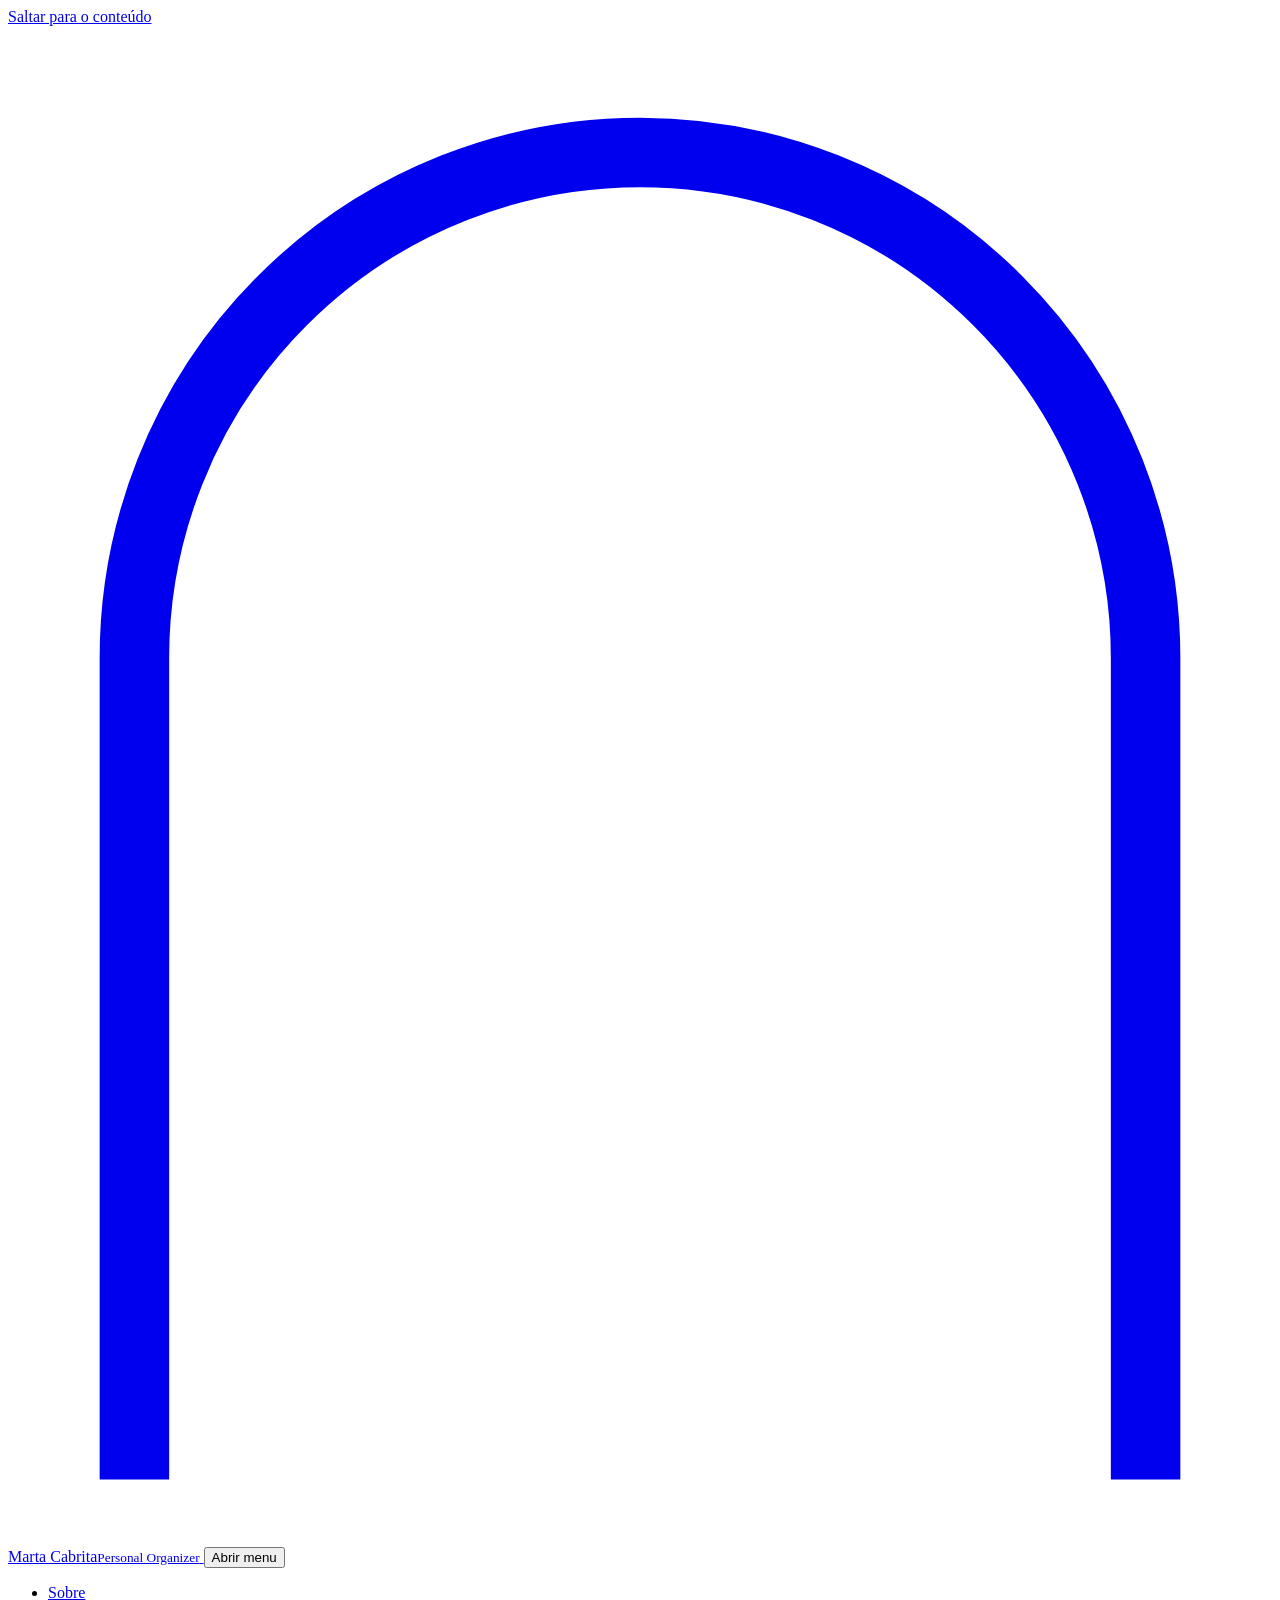
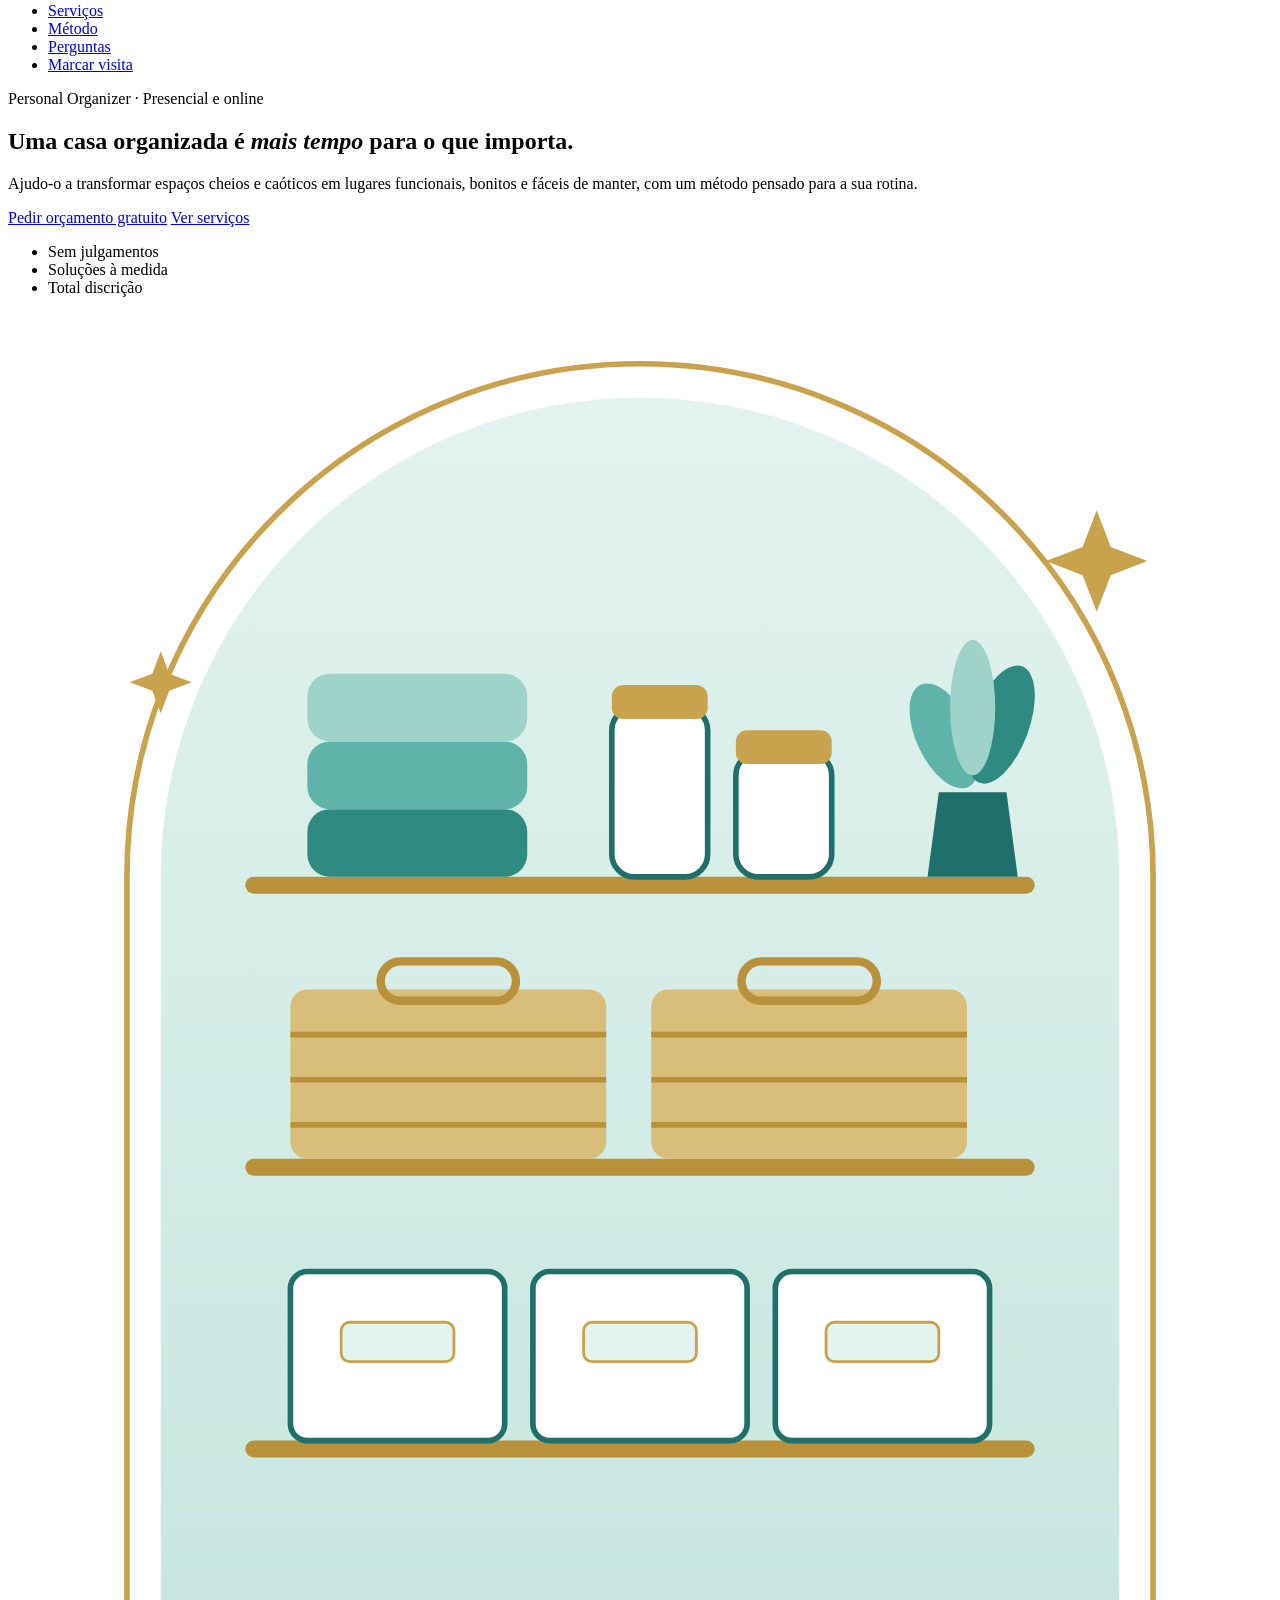
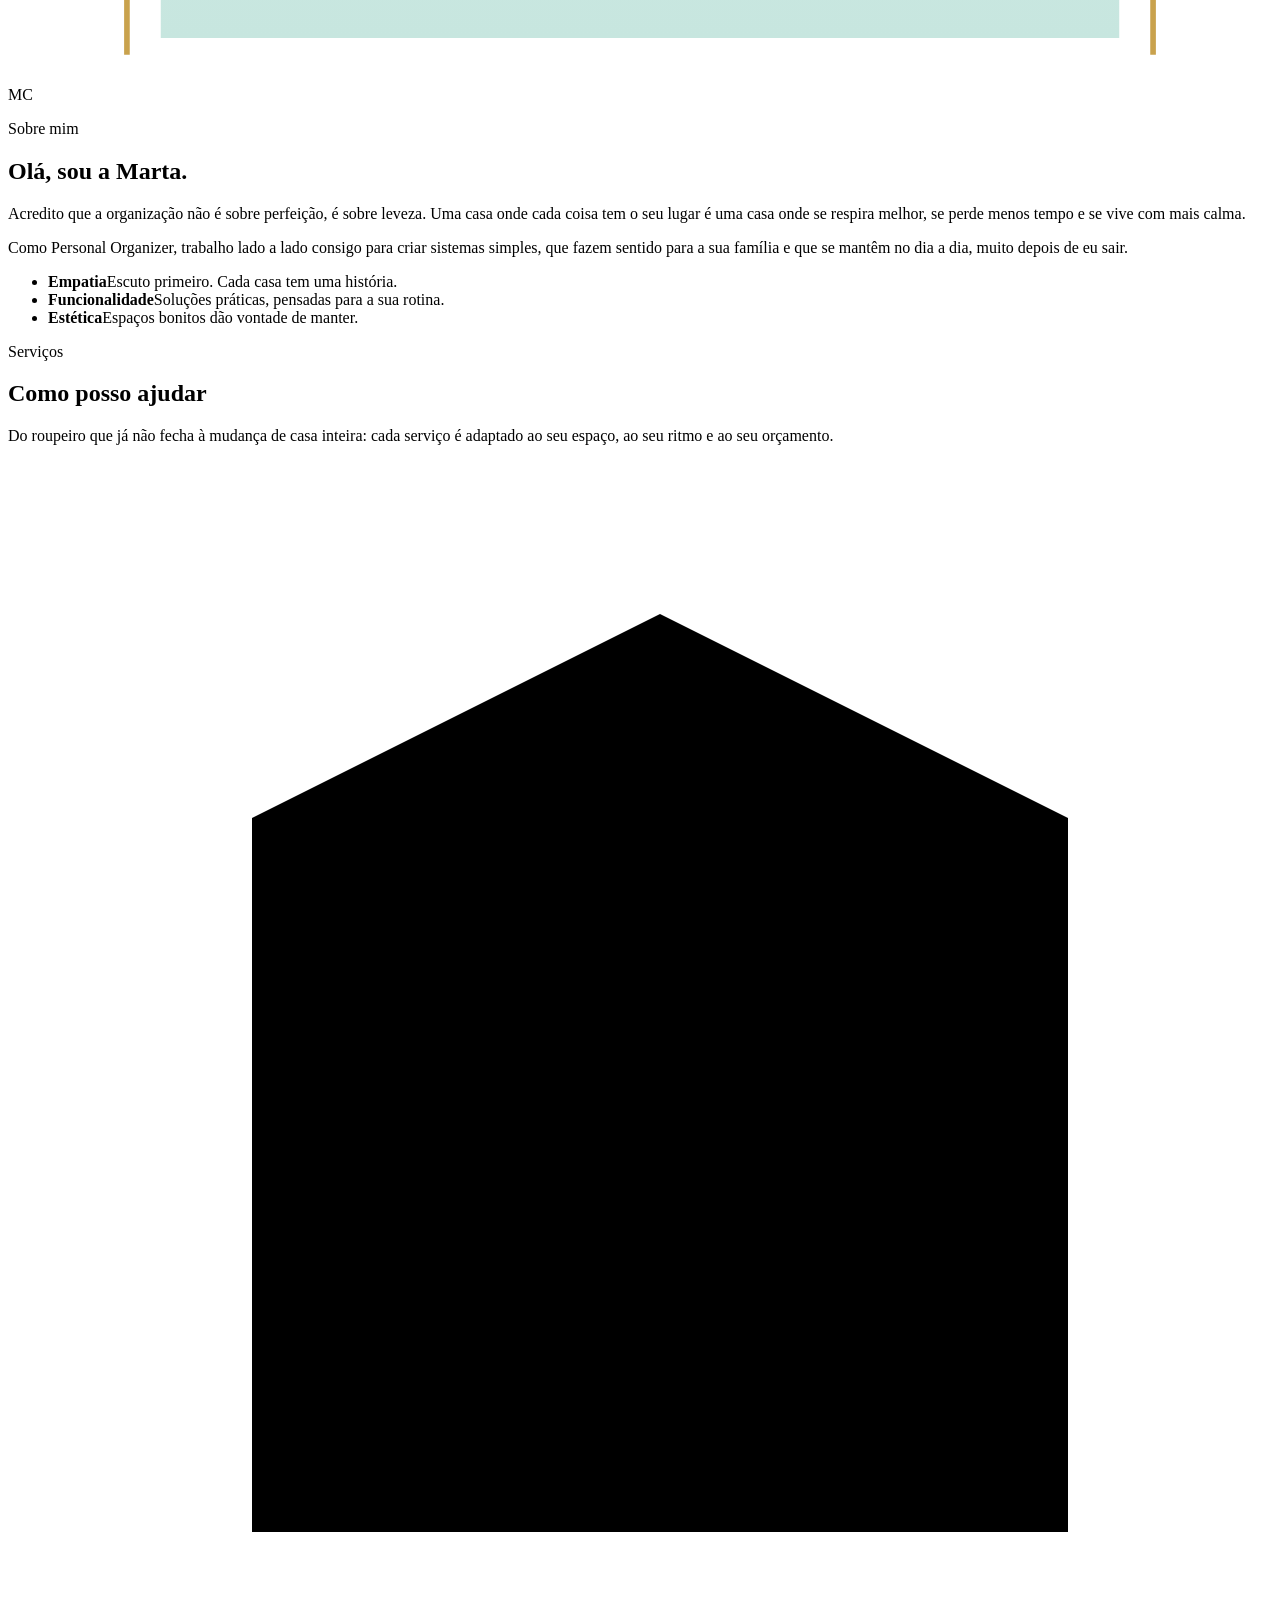
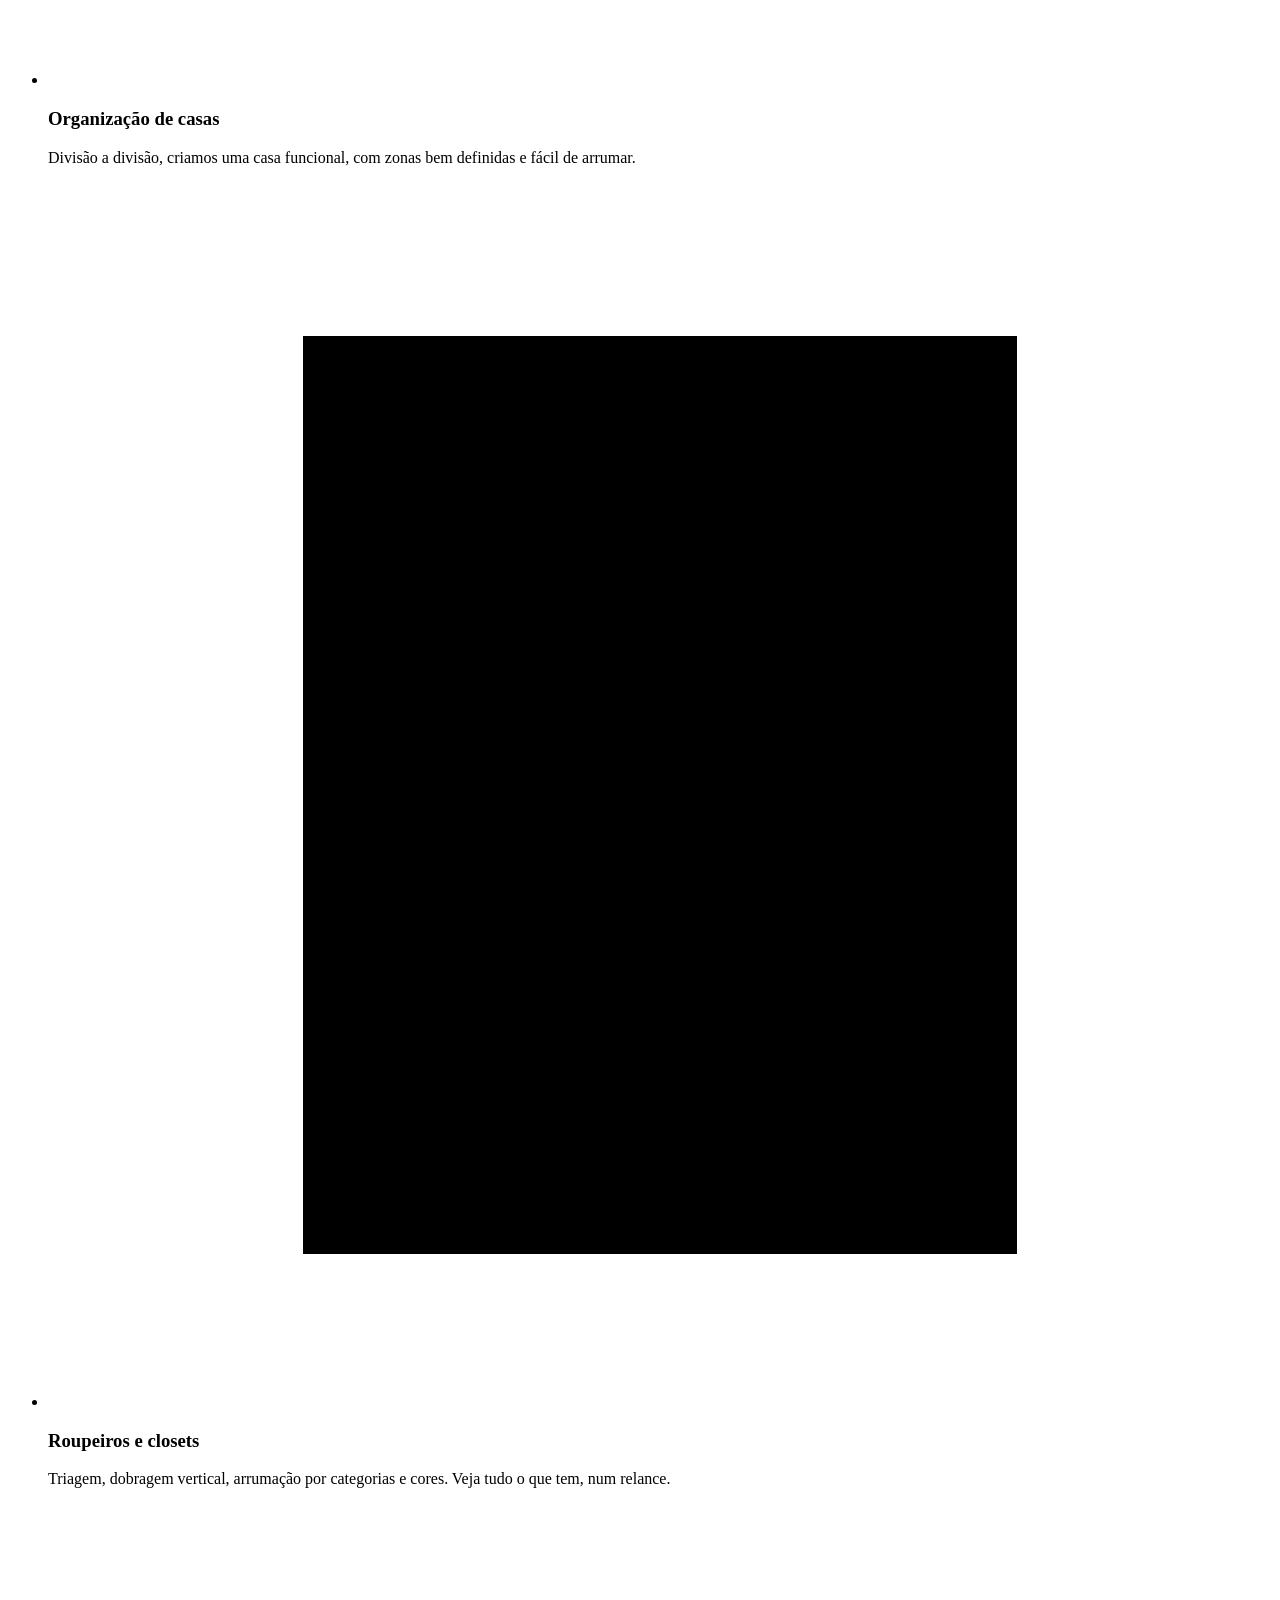
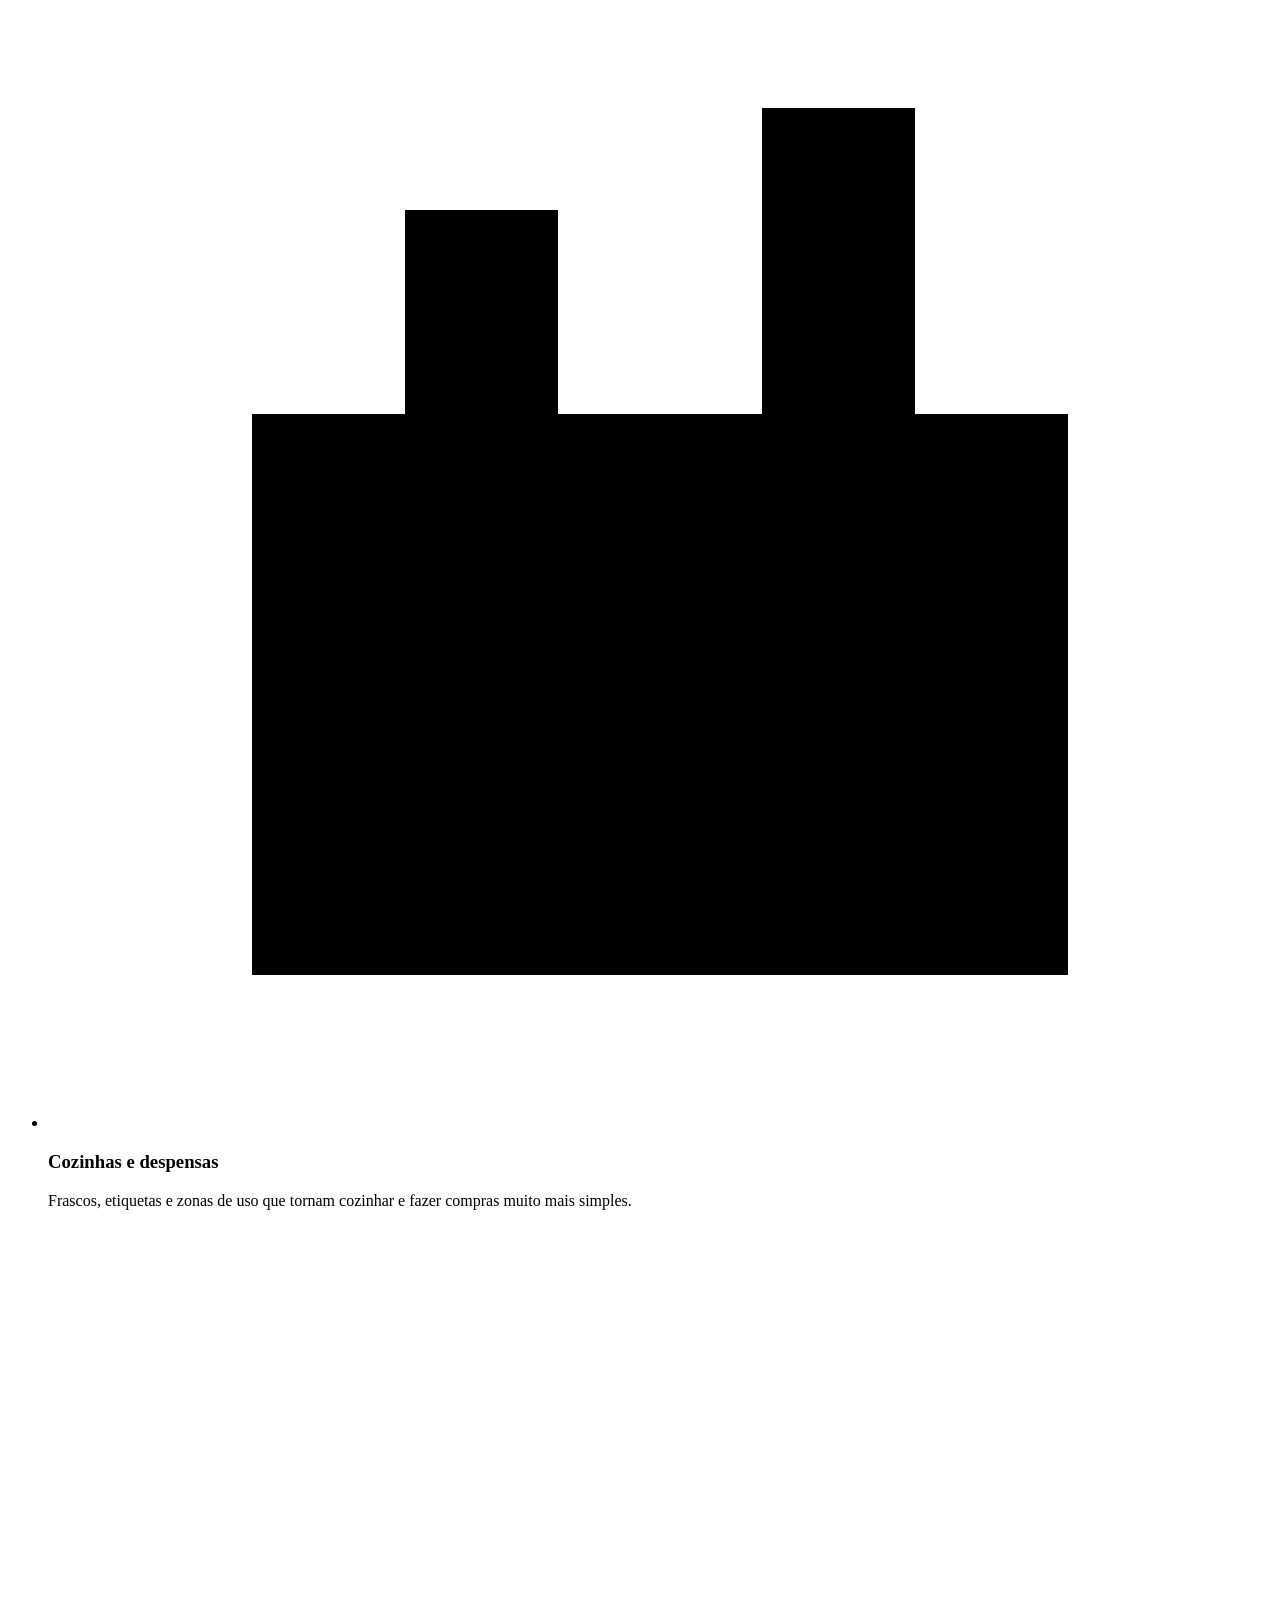
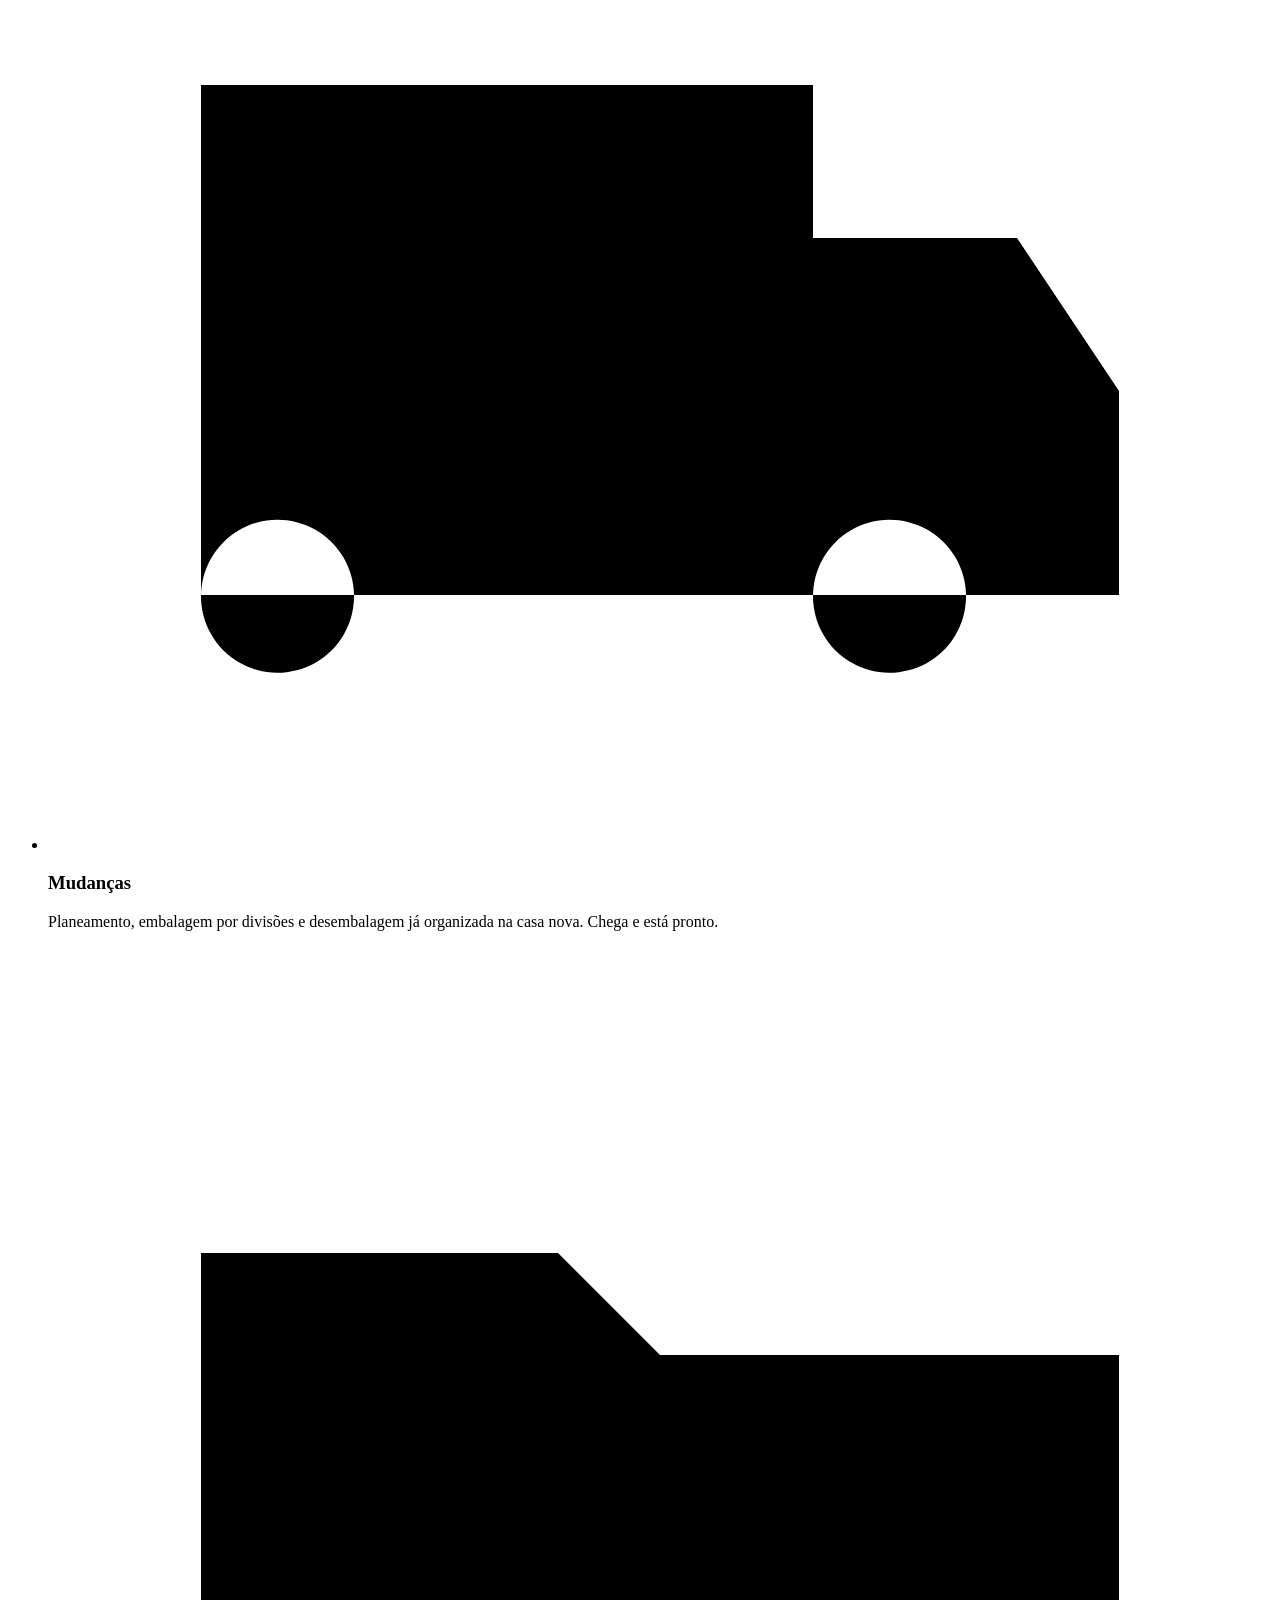
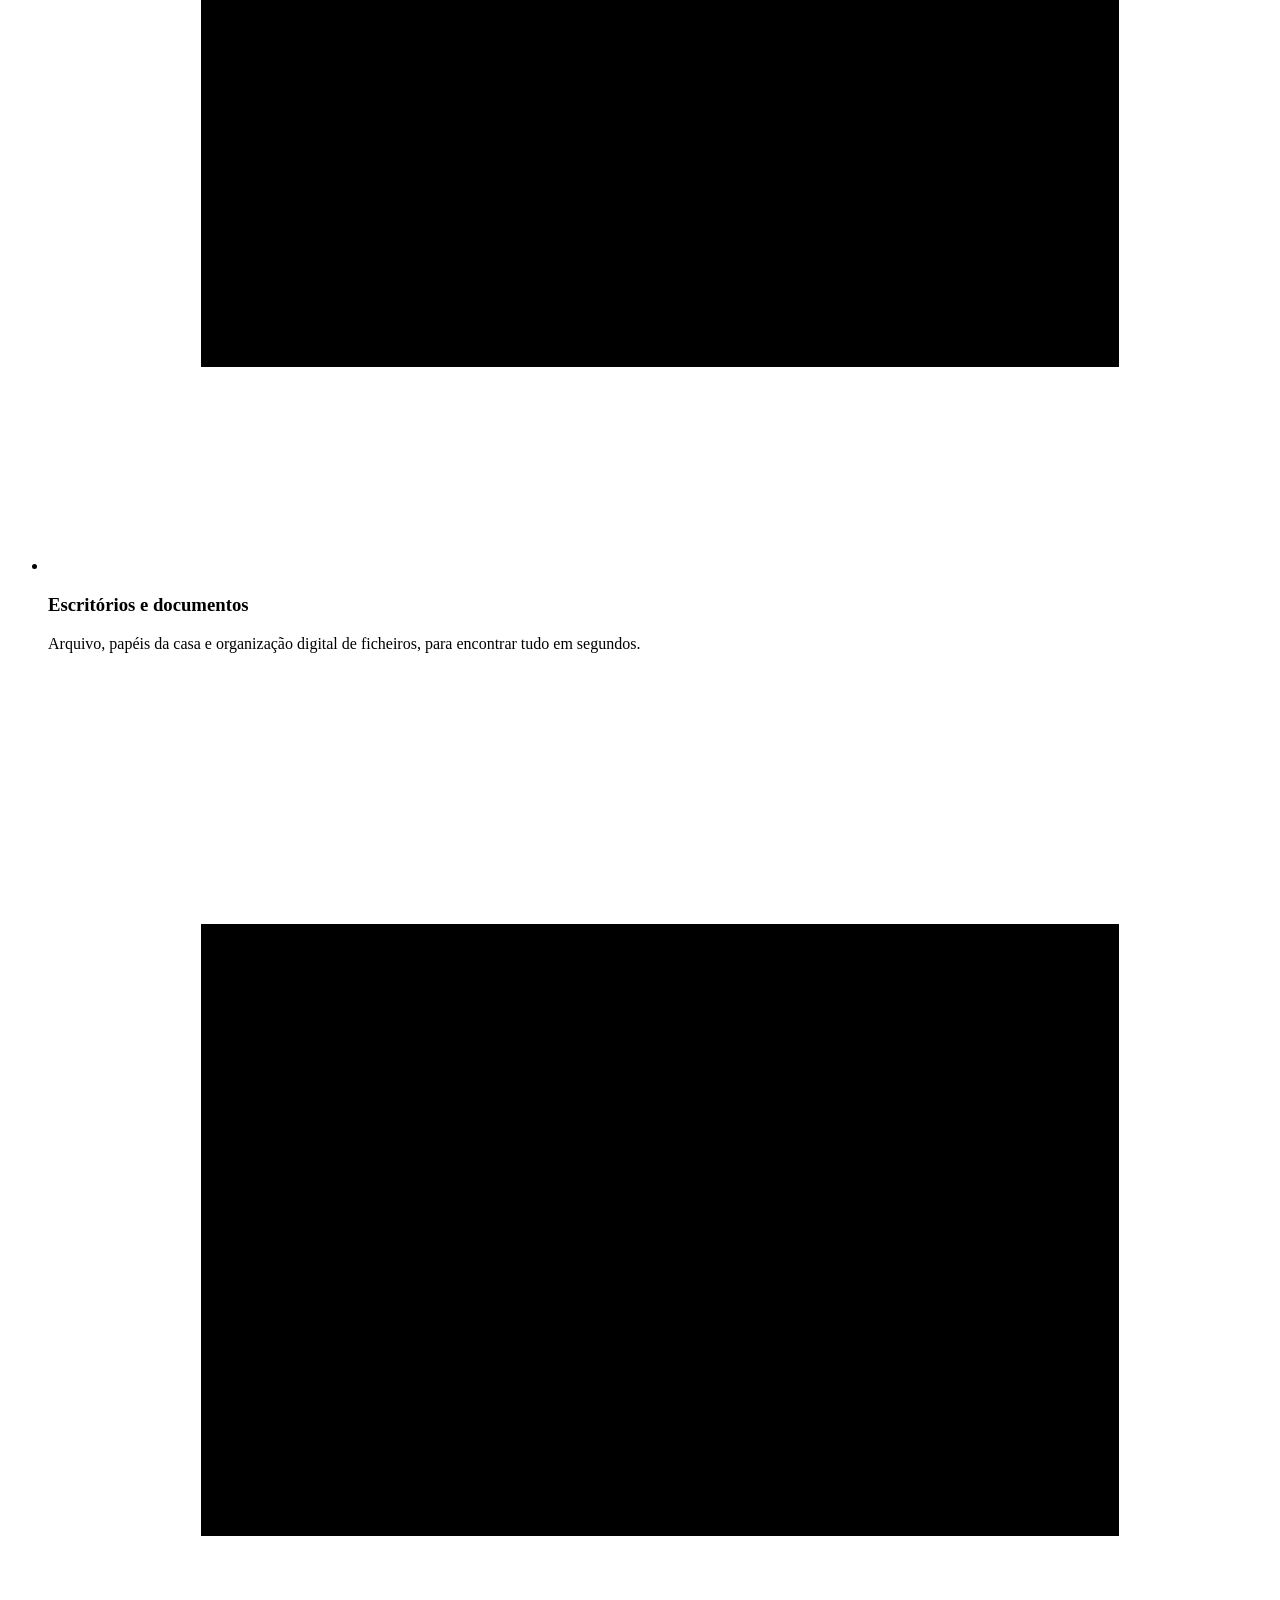
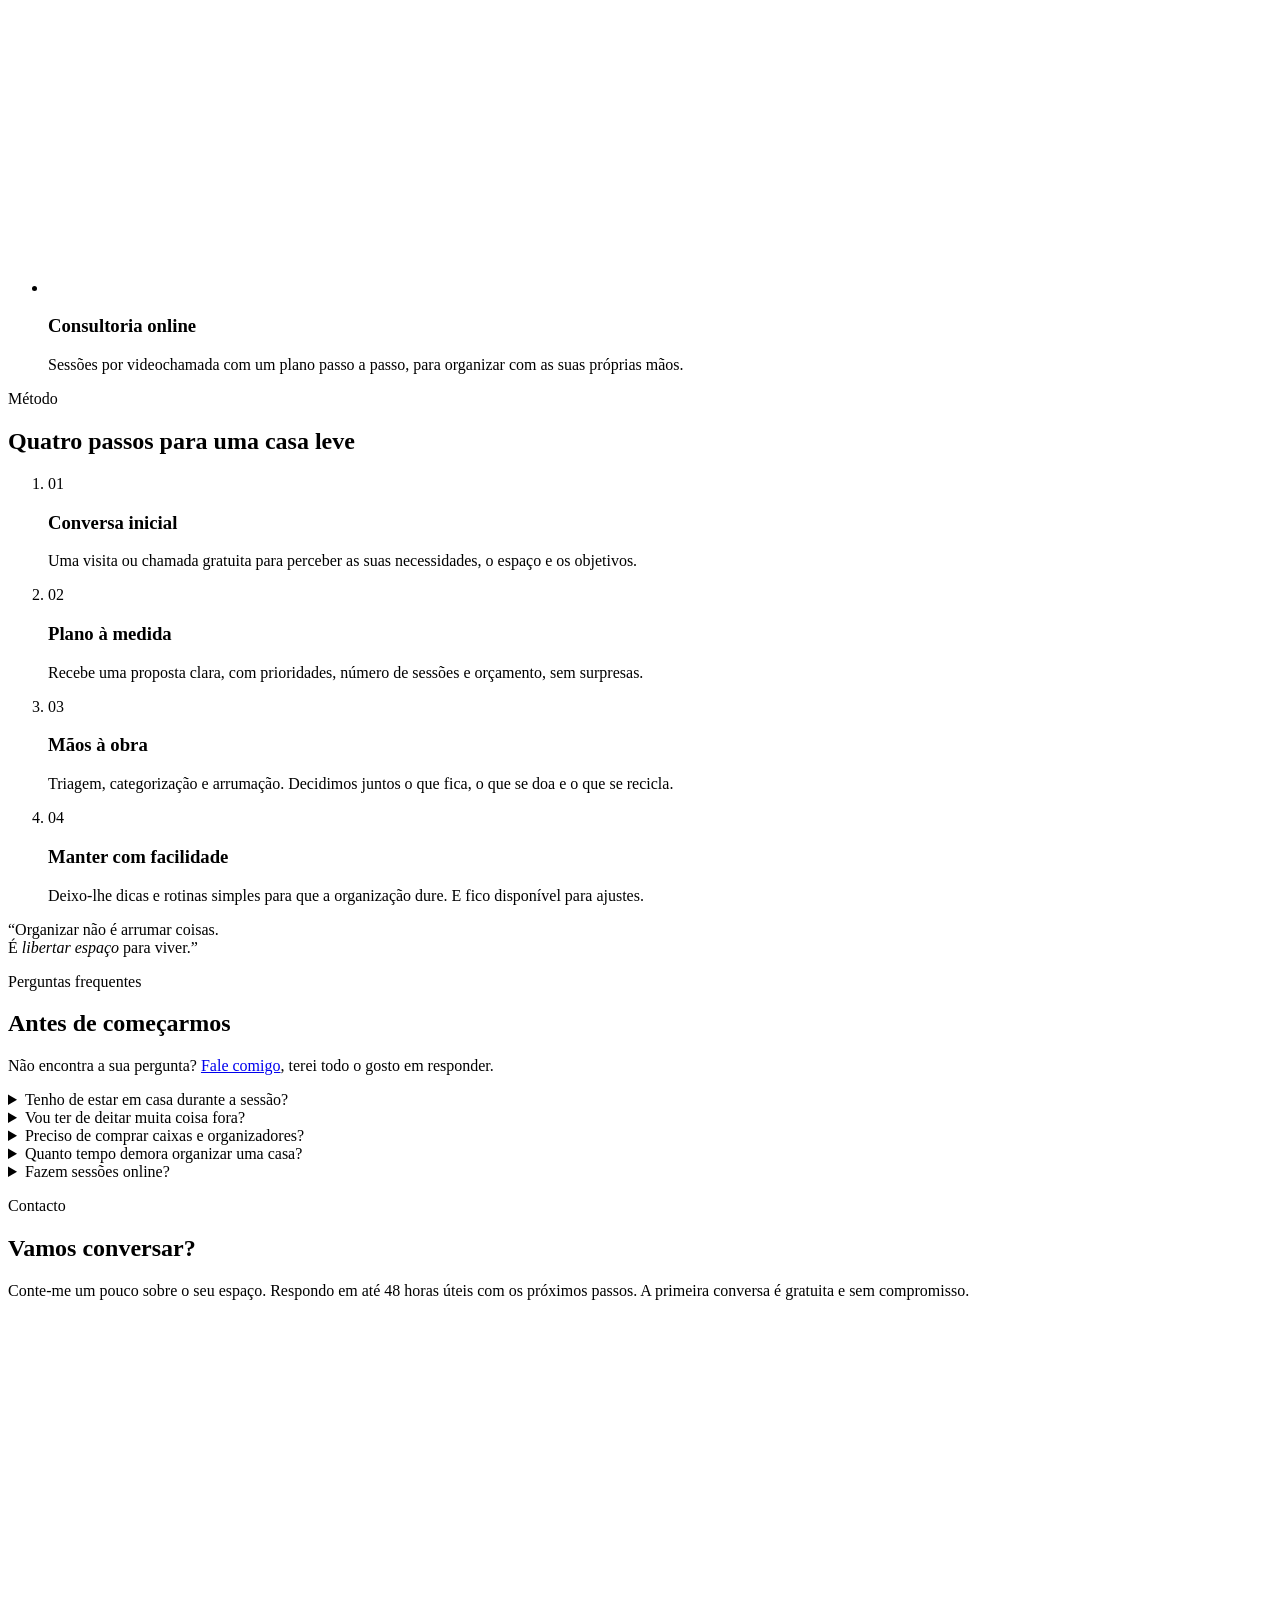
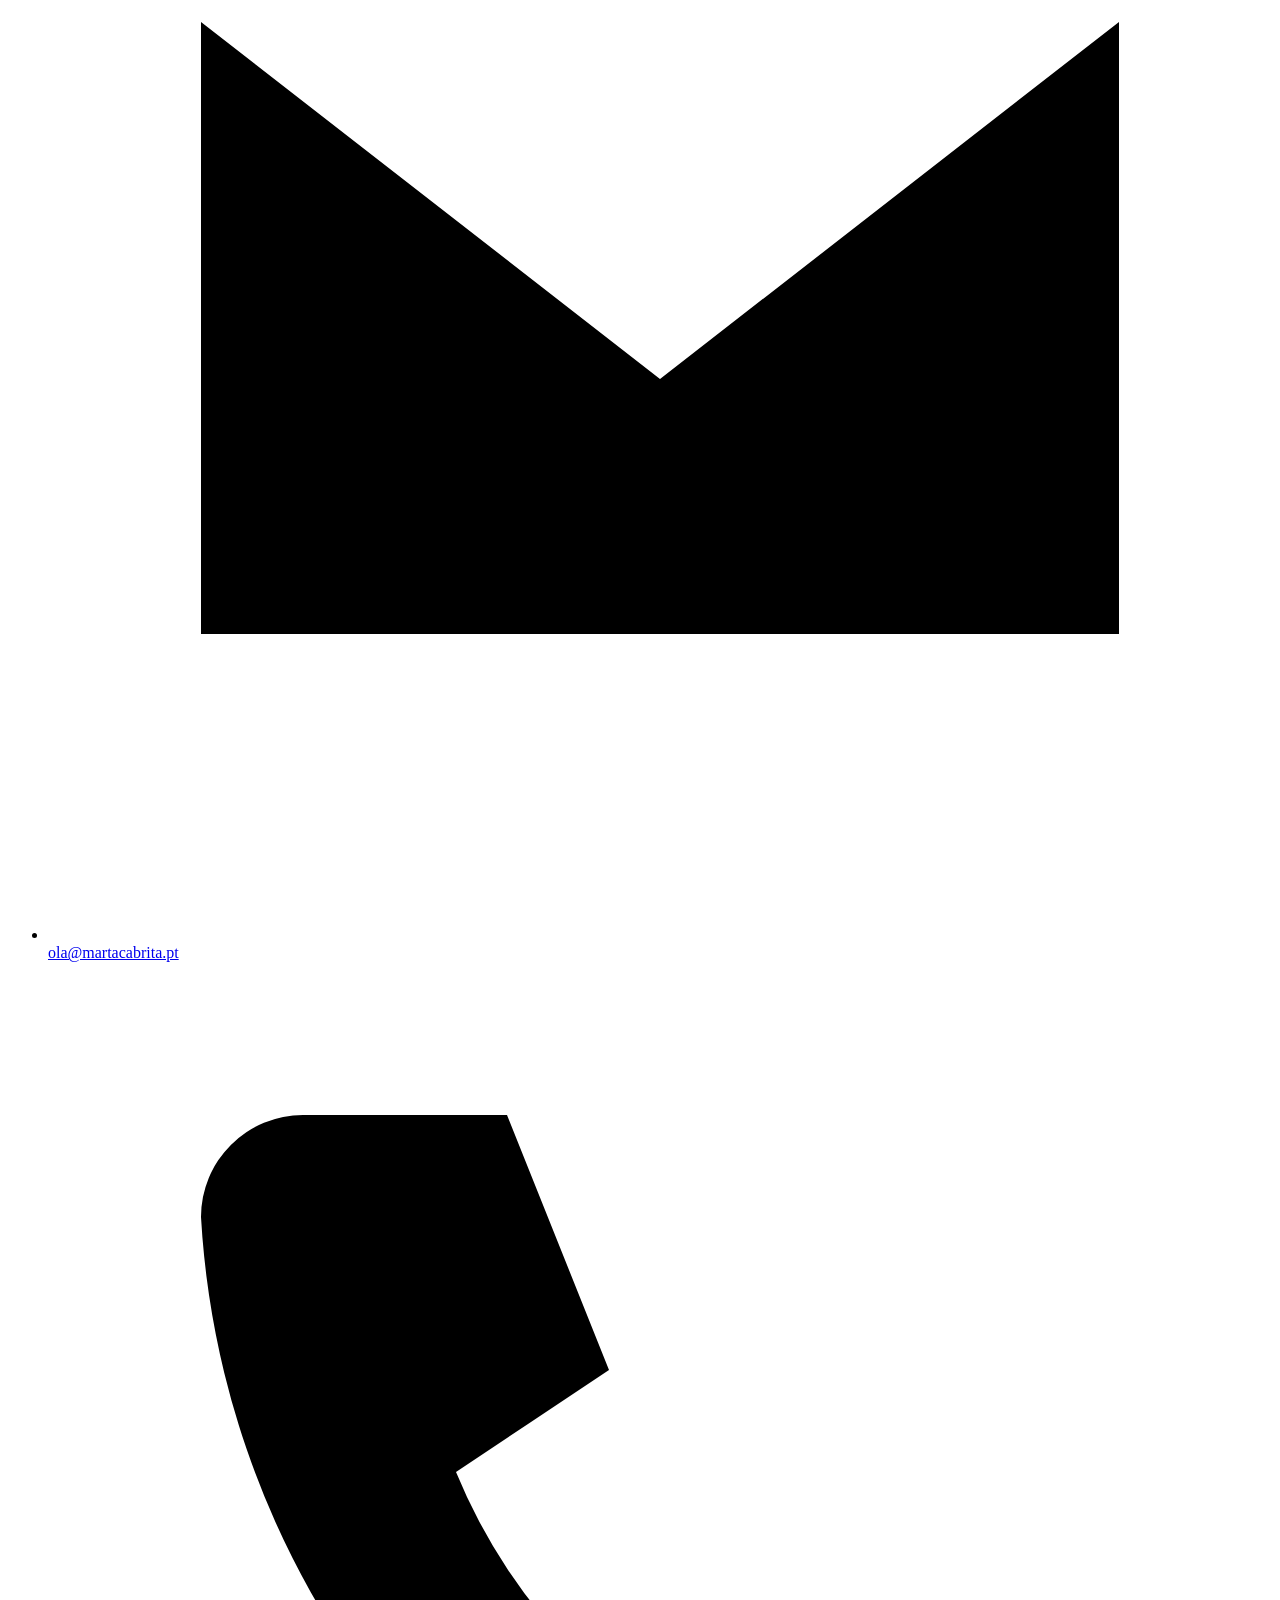
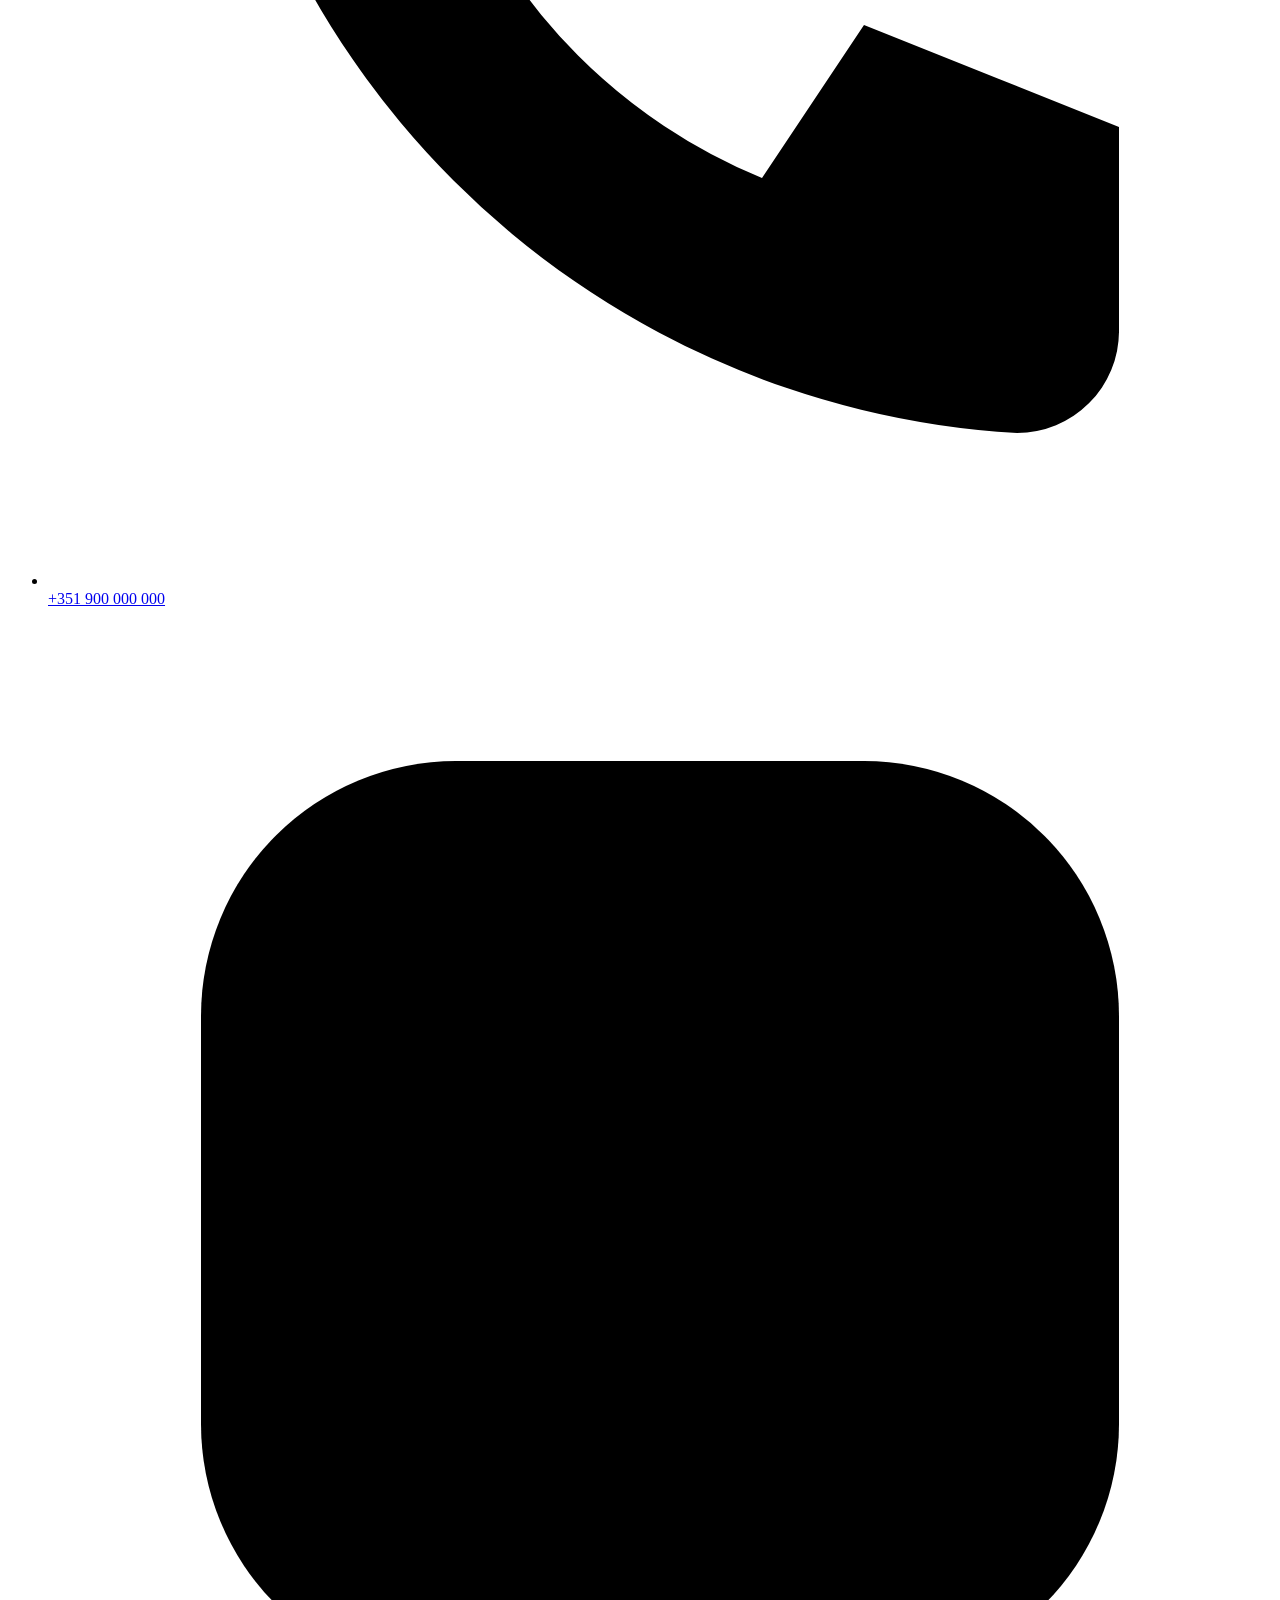
==== index.html @ 4516ee72 "Add files via upload" ====
<!doctype html>
<html lang="pt-PT">
<head>
  <meta charset="utf-8">
  <meta name="viewport" content="width=device-width, initial-scale=1">
  <title>Marta Cabrita · Personal Organizer | Organização de casas e escritórios</title>
  <meta name="description" content="Marta Cabrita, Personal Organizer. Organização de casas, roupeiros, cozinhas, mudanças e escritórios, presencial e online. Espaços funcionais, bonitos e fáceis de manter.">
  <link rel="canonical" href="https://martacabrita.pages.dev/">
  <meta name="theme-color" content="#1f6f6a">
  <meta name="robots" content="index, follow, max-image-preview:large">

  <!-- Open Graph / partilha em redes sociais -->
  <meta property="og:type" content="website">
  <meta property="og:locale" content="pt_PT">
  <meta property="og:site_name" content="Marta Cabrita · Personal Organizer">
  <meta property="og:title" content="Marta Cabrita · Personal Organizer">
  <meta property="og:description" content="Organização de casas, roupeiros, cozinhas, mudanças e escritórios. Espaços funcionais, bonitos e fáceis de manter.">
  <meta property="og:url" content="https://martacabrita.pages.dev/">
  <meta property="og:image" content="https://martacabrita.pages.dev/assets/img/og-image.png">
  <meta property="og:image:width" content="1200">
  <meta property="og:image:height" content="630">
  <meta property="og:image:alt" content="Marta Cabrita, Personal Organizer">
  <meta name="twitter:card" content="summary_large_image">

  <link rel="icon" href="/favicon.svg" type="image/svg+xml">
  <link rel="apple-touch-icon" href="/assets/img/apple-touch-icon.png">
  <link rel="manifest" href="/site.webmanifest">

  <!-- Fontes alojadas localmente: sem pedidos externos, sem cookies -->
  <link rel="preload" href="/assets/fonts/cormorant-garamond-latin-500-normal.woff2" as="font" type="font/woff2" crossorigin>
  <link rel="preload" href="/assets/fonts/jost-latin-400-normal.woff2" as="font" type="font/woff2" crossorigin>
  <script>document.documentElement.classList.add('js')</script>
  <link rel="stylesheet" href="/assets/css/styles.css">
  <script src="/assets/js/main.js" defer></script>

  <!-- Dados estruturados (SEO) -->
  <script type="application/ld+json">
  {
    "@context": "https://schema.org",
    "@graph": [
      {
        "@type": "ProfessionalService",
        "@id": "https://martacabrita.pages.dev/#negocio",
        "name": "Marta Cabrita · Personal Organizer",
        "description": "Serviços de organização profissional de casas, roupeiros, cozinhas, mudanças e escritórios, presencial e online.",
        "url": "https://martacabrita.pages.dev/",
        "image": "https://martacabrita.pages.dev/assets/img/og-image.png",
        "logo": "https://martacabrita.pages.dev/assets/img/apple-touch-icon.png",
        "email": "ola@martacabrita.pt",
        "telephone": "+351900000000",
        "areaServed": [
          { "@type": "City", "name": "Lisboa" },
          { "@type": "Country", "name": "Portugal" }
        ],
        "founder": { "@type": "Person", "name": "Marta Cabrita", "jobTitle": "Personal Organizer" },
        "knowsLanguage": ["pt-PT", "en"],
        "sameAs": ["https://www.instagram.com/martacabrita.organizer"]
      },
      {
        "@type": "WebSite",
        "@id": "https://martacabrita.pages.dev/#website",
        "url": "https://martacabrita.pages.dev/",
        "name": "Marta Cabrita · Personal Organizer",
        "inLanguage": "pt-PT"
      },
      {
        "@type": "FAQPage",
        "mainEntity": [
          { "@type": "Question", "name": "Tenho de estar em casa durante a sessão?",
            "acceptedAnswer": { "@type": "Answer", "text": "Não é obrigatório, mas recomendo que esteja presente pelo menos no início e no fim. As decisões sobre o que fica e o que sai são sempre suas." } },
          { "@type": "Question", "name": "Vou ter de deitar muita coisa fora?",
            "acceptedAnswer": { "@type": "Answer", "text": "Não. Ajudo-o a decidir, sem pressões. O que já não faz sentido pode ser doado, vendido ou reciclado, e eu trato do encaminhamento se quiser." } },
          { "@type": "Question", "name": "Preciso de comprar caixas e organizadores?",
            "acceptedAnswer": { "@type": "Answer", "text": "Primeiro reaproveitamos o que já tem. Só depois, se fizer falta, envio uma lista de compras à medida, com medidas e sugestões de preço." } },
          { "@type": "Question", "name": "Quanto tempo demora organizar uma casa?",
            "acceptedAnswer": { "@type": "Answer", "text": "Depende da dimensão e da quantidade de objetos. Um roupeiro costuma levar entre 3 e 5 horas; uma casa inteira faz-se em várias sessões. Na visita inicial dou-lhe uma estimativa clara." } },
          { "@type": "Question", "name": "Fazem sessões online?",
            "acceptedAnswer": { "@type": "Answer", "text": "Sim. Por videochamada, orientamos juntos a organização passo a passo, ideal para quem está fora da minha zona ou prefere fazer com as próprias mãos." } }
        ]
      }
    ]
  }
  </script>
</head>
<body>
  <a class="skip-link" href="#conteudo">Saltar para o conteúdo</a>

  <header class="site-header" id="topo">
    <div class="container header-inner">
      <a class="brand" href="#topo" aria-label="Marta Cabrita, início">
        <svg class="brand-mark" viewBox="0 0 40 48" aria-hidden="true"><path d="M4 46V20a16 16 0 0 1 32 0v26" fill="none" stroke="currentColor" stroke-width="2.2"/><path d="M12 46V22a8 8 0 0 1 16 0v24" fill="none" stroke="var(--gold)" stroke-width="2.2"/></svg>
        <span class="brand-text">Marta Cabrita<small>Personal Organizer</small></span>
      </a>

      <button class="nav-toggle" type="button" aria-expanded="false" aria-controls="menu">
        <span class="nav-toggle-bar" aria-hidden="true"></span>
        <span class="visually-hidden">Abrir menu</span>
      </button>

      <nav class="site-nav" id="menu" aria-label="Principal">
        <ul>
          <li><a href="#sobre">Sobre</a></li>
          <li><a href="#servicos">Serviços</a></li>
          <li><a href="#metodo">Método</a></li>
          <li><a href="#faq">Perguntas</a></li>
          <li><a class="btn btn-small" href="#contacto">Marcar visita</a></li>
        </ul>
      </nav>
    </div>
  </header>

  <main id="conteudo">
    <!-- HERO -->
    <section class="hero" aria-labelledby="hero-title">
      <div class="container hero-inner">
        <div class="hero-copy">
          <p class="eyebrow">Personal Organizer · Presencial e online</p>
          <h1 id="hero-title">Uma casa organizada é <em>mais tempo</em> para o que importa.</h1>
          <p class="lead">Ajudo-o a transformar espaços cheios e caóticos em lugares funcionais, bonitos e fáceis de manter, com um método pensado para a sua rotina.</p>
          <div class="hero-actions">
            <a class="btn" href="#contacto">Pedir orçamento gratuito</a>
            <a class="btn btn-ghost" href="#servicos">Ver serviços</a>
          </div>
          <ul class="hero-points" aria-label="Destaques">
            <li>Sem julgamentos</li>
            <li>Soluções à medida</li>
            <li>Total discrição</li>
          </ul>
        </div>

        <figure class="hero-art" aria-hidden="true">
          <svg viewBox="0 0 420 480" role="presentation">
            <defs>
              <linearGradient id="g-arch" x1="0" y1="0" x2="0" y2="1">
                <stop offset="0" stop-color="#e3f3ef"/><stop offset="1" stop-color="#c7e6df"/>
              </linearGradient>
            </defs>
            <path d="M40 470V200a170 170 0 0 1 340 0v270Z" fill="url(#g-arch)"/>
            <path d="M28 476V200a182 182 0 0 1 364 0v276" fill="none" stroke="#c9a24d" stroke-width="2"/>
            <!-- prateleiras -->
            <g fill="#b8913a"><rect x="70" y="200" width="280" height="6" rx="3"/><rect x="70" y="300" width="280" height="6" rx="3"/><rect x="70" y="400" width="280" height="6" rx="3"/></g>
            <!-- toalhas dobradas -->
            <g><rect x="92" y="176" width="78" height="24" rx="8" fill="#2f8a82"/><rect x="92" y="152" width="78" height="24" rx="8" fill="#5fb3a9"/><rect x="92" y="128" width="78" height="24" rx="8" fill="#9fd3ca"/></g>
            <!-- frascos -->
            <g><rect x="200" y="140" width="34" height="60" rx="8" fill="#fff" stroke="#1f6f6a" stroke-width="2"/><rect x="200" y="132" width="34" height="12" rx="4" fill="#c9a24d"/><rect x="244" y="156" width="34" height="44" rx="8" fill="#fff" stroke="#1f6f6a" stroke-width="2"/><rect x="244" y="148" width="34" height="12" rx="4" fill="#c9a24d"/></g>
            <!-- planta -->
            <g><path d="M312 200h32l-4-30h-24z" fill="#1f6f6a"/><ellipse cx="318" cy="150" rx="10" ry="20" fill="#5fb3a9" transform="rotate(-25 318 150)"/><ellipse cx="338" cy="146" rx="10" ry="22" fill="#2f8a82" transform="rotate(20 338 146)"/><ellipse cx="328" cy="140" rx="8" ry="24" fill="#9fd3ca"/></g>
            <!-- cestos -->
            <g><rect x="86" y="240" width="112" height="60" rx="6" fill="#d9bd7a"/><path d="M86 256h112M86 272h112M86 288h112" stroke="#b8913a" stroke-width="2"/><rect x="118" y="230" width="48" height="14" rx="7" fill="none" stroke="#b8913a" stroke-width="3"/>
               <rect x="214" y="240" width="112" height="60" rx="6" fill="#d9bd7a"/><path d="M214 256h112M214 272h112M214 288h112" stroke="#b8913a" stroke-width="2"/><rect x="246" y="230" width="48" height="14" rx="7" fill="none" stroke="#b8913a" stroke-width="3"/></g>
            <!-- caixas etiquetadas -->
            <g><rect x="86" y="340" width="76" height="60" rx="6" fill="#fff" stroke="#1f6f6a" stroke-width="2"/><rect x="104" y="358" width="40" height="14" rx="3" fill="#e3f3ef" stroke="#c9a24d"/>
               <rect x="172" y="340" width="76" height="60" rx="6" fill="#fff" stroke="#1f6f6a" stroke-width="2"/><rect x="190" y="358" width="40" height="14" rx="3" fill="#e3f3ef" stroke="#c9a24d"/>
               <rect x="258" y="340" width="76" height="60" rx="6" fill="#fff" stroke="#1f6f6a" stroke-width="2"/><rect x="276" y="358" width="40" height="14" rx="3" fill="#e3f3ef" stroke="#c9a24d"/></g>
            <!-- brilhos -->
            <g fill="#c9a24d"><path d="M372 70l5 13 13 5-13 5-5 13-5-13-13-5 13-5z"/><path d="M40 120l3 8 8 3-8 3-3 8-3-8-8-3 8-3z"/></g>
          </svg>
        </figure>
      </div>
    </section>

    <!-- SOBRE -->
    <section class="section about" id="sobre" aria-labelledby="sobre-title">
      <div class="container about-inner">
        <div class="about-photo reveal">
          <!-- Substitua este bloco por: <img src="/assets/img/marta.webp" alt="Marta Cabrita, Personal Organizer" width="560" height="700" loading="lazy" decoding="async"> -->
          <div class="photo-placeholder" role="img" aria-label="Retrato de Marta Cabrita">
            <span>MC</span>
          </div>
        </div>
        <div class="about-copy reveal">
          <p class="eyebrow">Sobre mim</p>
          <h2 id="sobre-title">Olá, sou a Marta.</h2>
          <p>Acredito que a organização não é sobre perfeição, é sobre leveza. Uma casa onde cada coisa tem o seu lugar é uma casa onde se respira melhor, se perde menos tempo e se vive com mais calma.</p>
          <p>Como Personal Organizer, trabalho lado a lado consigo para criar sistemas simples, que fazem sentido para a sua família e que se mantêm no dia a dia, muito depois de eu sair.</p>
          <ul class="values">
            <li><strong>Empatia</strong><span>Escuto primeiro. Cada casa tem uma história.</span></li>
            <li><strong>Funcionalidade</strong><span>Soluções práticas, pensadas para a sua rotina.</span></li>
            <li><strong>Estética</strong><span>Espaços bonitos dão vontade de manter.</span></li>
          </ul>
        </div>
      </div>
    </section>

    <!-- SERVIÇOS -->
    <section class="section services" id="servicos" aria-labelledby="servicos-title">
      <div class="container">
        <header class="section-head reveal">
          <p class="eyebrow">Serviços</p>
          <h2 id="servicos-title">Como posso ajudar</h2>
          <p>Do roupeiro que já não fecha à mudança de casa inteira: cada serviço é adaptado ao seu espaço, ao seu ritmo e ao seu orçamento.</p>
        </header>

        <ul class="cards">
          <li class="card reveal">
            <svg class="card-icon" viewBox="0 0 48 48" aria-hidden="true"><path d="M8 42V14l16-8 16 8v28Z M18 42V28h12v14"/></svg>
            <h3>Organização de casas</h3>
            <p>Divisão a divisão, criamos uma casa funcional, com zonas bem definidas e fácil de arrumar.</p>
          </li>
          <li class="card reveal">
            <svg class="card-icon" viewBox="0 0 48 48" aria-hidden="true"><path d="M10 6h28v36H10Z M24 6v36 M20 22v4 M28 22v4"/></svg>
            <h3>Roupeiros e closets</h3>
            <p>Triagem, dobragem vertical, arrumação por categorias e cores. Veja tudo o que tem, num relance.</p>
          </li>
          <li class="card reveal">
            <svg class="card-icon" viewBox="0 0 48 48" aria-hidden="true"><path d="M8 20h32v22H8Z M8 28h32 M14 12h6v8h-6Z M28 8h6v12h-6Z"/></svg>
            <h3>Cozinhas e despensas</h3>
            <p>Frascos, etiquetas e zonas de uso que tornam cozinhar e fazer compras muito mais simples.</p>
          </li>
          <li class="card reveal">
            <svg class="card-icon" viewBox="0 0 48 48" aria-hidden="true"><path d="M6 18h24v20H6Z M30 24h8l4 6v8H30 M12 38a3 3 0 1 0 0 .1 M36 38a3 3 0 1 0 0 .1"/></svg>
            <h3>Mudanças</h3>
            <p>Planeamento, embalagem por divisões e desembalagem já organizada na casa nova. Chega e está pronto.</p>
          </li>
          <li class="card reveal">
            <svg class="card-icon" viewBox="0 0 48 48" aria-hidden="true"><path d="M6 12h14l4 4h18v24H6Z M14 26h20 M14 32h12"/></svg>
            <h3>Escritórios e documentos</h3>
            <p>Arquivo, papéis da casa e organização digital de ficheiros, para encontrar tudo em segundos.</p>
          </li>
          <li class="card reveal">
            <svg class="card-icon" viewBox="0 0 48 48" aria-hidden="true"><path d="M6 10h36v24H6Z M18 42h12 M24 34v8 M20 18l10 4-10 4Z"/></svg>
            <h3>Consultoria online</h3>
            <p>Sessões por videochamada com um plano passo a passo, para organizar com as suas próprias mãos.</p>
          </li>
        </ul>
      </div>
    </section>

    <!-- MÉTODO -->
    <section class="section method" id="metodo" aria-labelledby="metodo-title">
      <div class="container">
        <header class="section-head reveal">
          <p class="eyebrow">Método</p>
          <h2 id="metodo-title">Quatro passos para uma casa leve</h2>
        </header>
        <ol class="steps">
          <li class="step reveal">
            <span class="step-num" aria-hidden="true">01</span>
            <h3>Conversa inicial</h3>
            <p>Uma visita ou chamada gratuita para perceber as suas necessidades, o espaço e os objetivos.</p>
          </li>
          <li class="step reveal">
            <span class="step-num" aria-hidden="true">02</span>
            <h3>Plano à medida</h3>
            <p>Recebe uma proposta clara, com prioridades, número de sessões e orçamento, sem surpresas.</p>
          </li>
          <li class="step reveal">
            <span class="step-num" aria-hidden="true">03</span>
            <h3>Mãos à obra</h3>
            <p>Triagem, categorização e arrumação. Decidimos juntos o que fica, o que se doa e o que se recicla.</p>
          </li>
          <li class="step reveal">
            <span class="step-num" aria-hidden="true">04</span>
            <h3>Manter com facilidade</h3>
            <p>Deixo-lhe dicas e rotinas simples para que a organização dure. E fico disponível para ajustes.</p>
          </li>
        </ol>
      </div>
    </section>

    <!-- CITAÇÃO / FAIXA -->
    <section class="band" aria-label="Filosofia">
      <div class="container">
        <p class="band-quote reveal">“Organizar não é arrumar coisas.<br>É <em>libertar espaço</em> para viver.”</p>
      </div>
    </section>

    <!-- FAQ -->
    <section class="section faq" id="faq" aria-labelledby="faq-title">
      <div class="container faq-inner">
        <header class="section-head reveal">
          <p class="eyebrow">Perguntas frequentes</p>
          <h2 id="faq-title">Antes de começarmos</h2>
          <p>Não encontra a sua pergunta? <a href="#contacto">Fale comigo</a>, terei todo o gosto em responder.</p>
        </header>
        <div class="accordion reveal">
          <details name="faq">
            <summary>Tenho de estar em casa durante a sessão?</summary>
            <p>Não é obrigatório, mas recomendo que esteja presente pelo menos no início e no fim. As decisões sobre o que fica e o que sai são sempre suas.</p>
          </details>
          <details name="faq">
            <summary>Vou ter de deitar muita coisa fora?</summary>
            <p>Não. Ajudo-o a decidir, sem pressões. O que já não faz sentido pode ser doado, vendido ou reciclado, e eu trato do encaminhamento se quiser.</p>
          </details>
          <details name="faq">
            <summary>Preciso de comprar caixas e organizadores?</summary>
            <p>Primeiro reaproveitamos o que já tem. Só depois, se fizer falta, envio uma lista de compras à medida, com medidas e sugestões de preço.</p>
          </details>
          <details name="faq">
            <summary>Quanto tempo demora organizar uma casa?</summary>
            <p>Depende da dimensão e da quantidade de objetos. Um roupeiro costuma levar entre 3 e 5 horas; uma casa inteira faz-se em várias sessões. Na visita inicial dou-lhe uma estimativa clara.</p>
          </details>
          <details name="faq">
            <summary>Fazem sessões online?</summary>
            <p>Sim. Por videochamada, orientamos juntos a organização passo a passo, ideal para quem está fora da minha zona ou prefere fazer com as próprias mãos.</p>
          </details>
        </div>
      </div>
    </section>

    <!-- CONTACTO -->
    <section class="section contact" id="contacto" aria-labelledby="contacto-title">
      <div class="container contact-inner">
        <div class="contact-copy reveal">
          <p class="eyebrow">Contacto</p>
          <h2 id="contacto-title">Vamos conversar?</h2>
          <p>Conte-me um pouco sobre o seu espaço. Respondo em até 48 horas úteis com os próximos passos. A primeira conversa é gratuita e sem compromisso.</p>
          <ul class="contact-list">
            <li>
              <svg viewBox="0 0 24 24" aria-hidden="true"><path d="M3 6h18v12H3Z M3 6l9 7 9-7"/></svg>
              <a href="mailto:ola@martacabrita.pt">ola@martacabrita.pt</a>
            </li>
            <li>
              <svg viewBox="0 0 24 24" aria-hidden="true"><path d="M5 3h4l2 5-3 2a11 11 0 0 0 6 6l2-3 5 2v4a2 2 0 0 1-2 2A17 17 0 0 1 3 5a2 2 0 0 1 2-2Z"/></svg>
              <a href="tel:+351900000000">+351 900 000 000</a>
            </li>
            <li>
              <svg viewBox="0 0 24 24" aria-hidden="true"><rect x="3" y="3" width="18" height="18" rx="5"/><circle cx="12" cy="12" r="4"/><circle cx="17.5" cy="6.5" r=".5"/></svg>
              <a href="https://www.instagram.com/martacabrita.organizer" rel="noopener" target="_blank">@martacabrita.organizer</a>
            </li>
            <li>
              <svg viewBox="0 0 24 24" aria-hidden="true"><path d="M12 21s-7-6.2-7-11a7 7 0 0 1 14 0c0 4.8-7 11-7 11Z"/><circle cx="12" cy="10" r="2.5"/></svg>
              <span>Lisboa e arredores · Online em todo o país</span>
            </li>
          </ul>
          <a class="btn btn-whatsapp" href="https://wa.me/351900000000?text=Ol%C3%A1%20Marta%2C%20gostaria%20de%20saber%20mais%20sobre%20os%20seus%20servi%C3%A7os." rel="noopener" target="_blank">Falar por WhatsApp</a>
        </div>

        <form class="contact-form reveal" id="contact-form" data-email="ola@martacabrita.pt" novalidate>
          <div class="field">
            <label for="nome">Nome</label>
            <input id="nome" name="nome" type="text" autocomplete="name" required>
            <p class="field-error" id="nome-erro" hidden>Indique o seu nome.</p>
          </div>
          <div class="field">
            <label for="email">Email</label>
            <input id="email" name="email" type="email" autocomplete="email" inputmode="email" required>
            <p class="field-error" id="email-erro" hidden>Indique um email válido.</p>
          </div>
          <div class="field">
            <label for="servico">Serviço de interesse</label>
            <select id="servico" name="servico">
              <option>Organização de casa</option>
              <option>Roupeiro / closet</option>
              <option>Cozinha / despensa</option>
              <option>Mudança</option>
              <option>Escritório / documentos</option>
              <option>Consultoria online</option>
              <option>Outro</option>
            </select>
          </div>
          <div class="field">
            <label for="mensagem">Mensagem</label>
            <textarea id="mensagem" name="mensagem" rows="5" required placeholder="Ex.: Tenho um T2 e gostaria de organizar os roupeiros e a cozinha."></textarea>
            <p class="field-error" id="mensagem-erro" hidden>Escreva uma breve mensagem.</p>
          </div>
          <button class="btn btn-block" type="submit">Enviar pedido</button>
          <p class="form-note">Ao enviar, abre-se o seu programa de email com a mensagem já preenchida. Os seus dados não são guardados neste site.</p>
        </form>
      </div>
    </section>
  </main>

  <footer class="site-footer">
    <div class="container footer-inner">
      <p class="footer-brand">Marta Cabrita<small>Personal Organizer</small></p>
      <nav aria-label="Rodapé">
        <ul>
          <li><a href="#sobre">Sobre</a></li>
          <li><a href="#servicos">Serviços</a></li>
          <li><a href="#metodo">Método</a></li>
          <li><a href="#contacto">Contacto</a></li>
        </ul>
      </nav>
      <p class="copyright">© <span id="ano">2026</span> Marta Cabrita. Todos os direitos reservados.</p>
    </div>
  </footer>
</body>
</html>
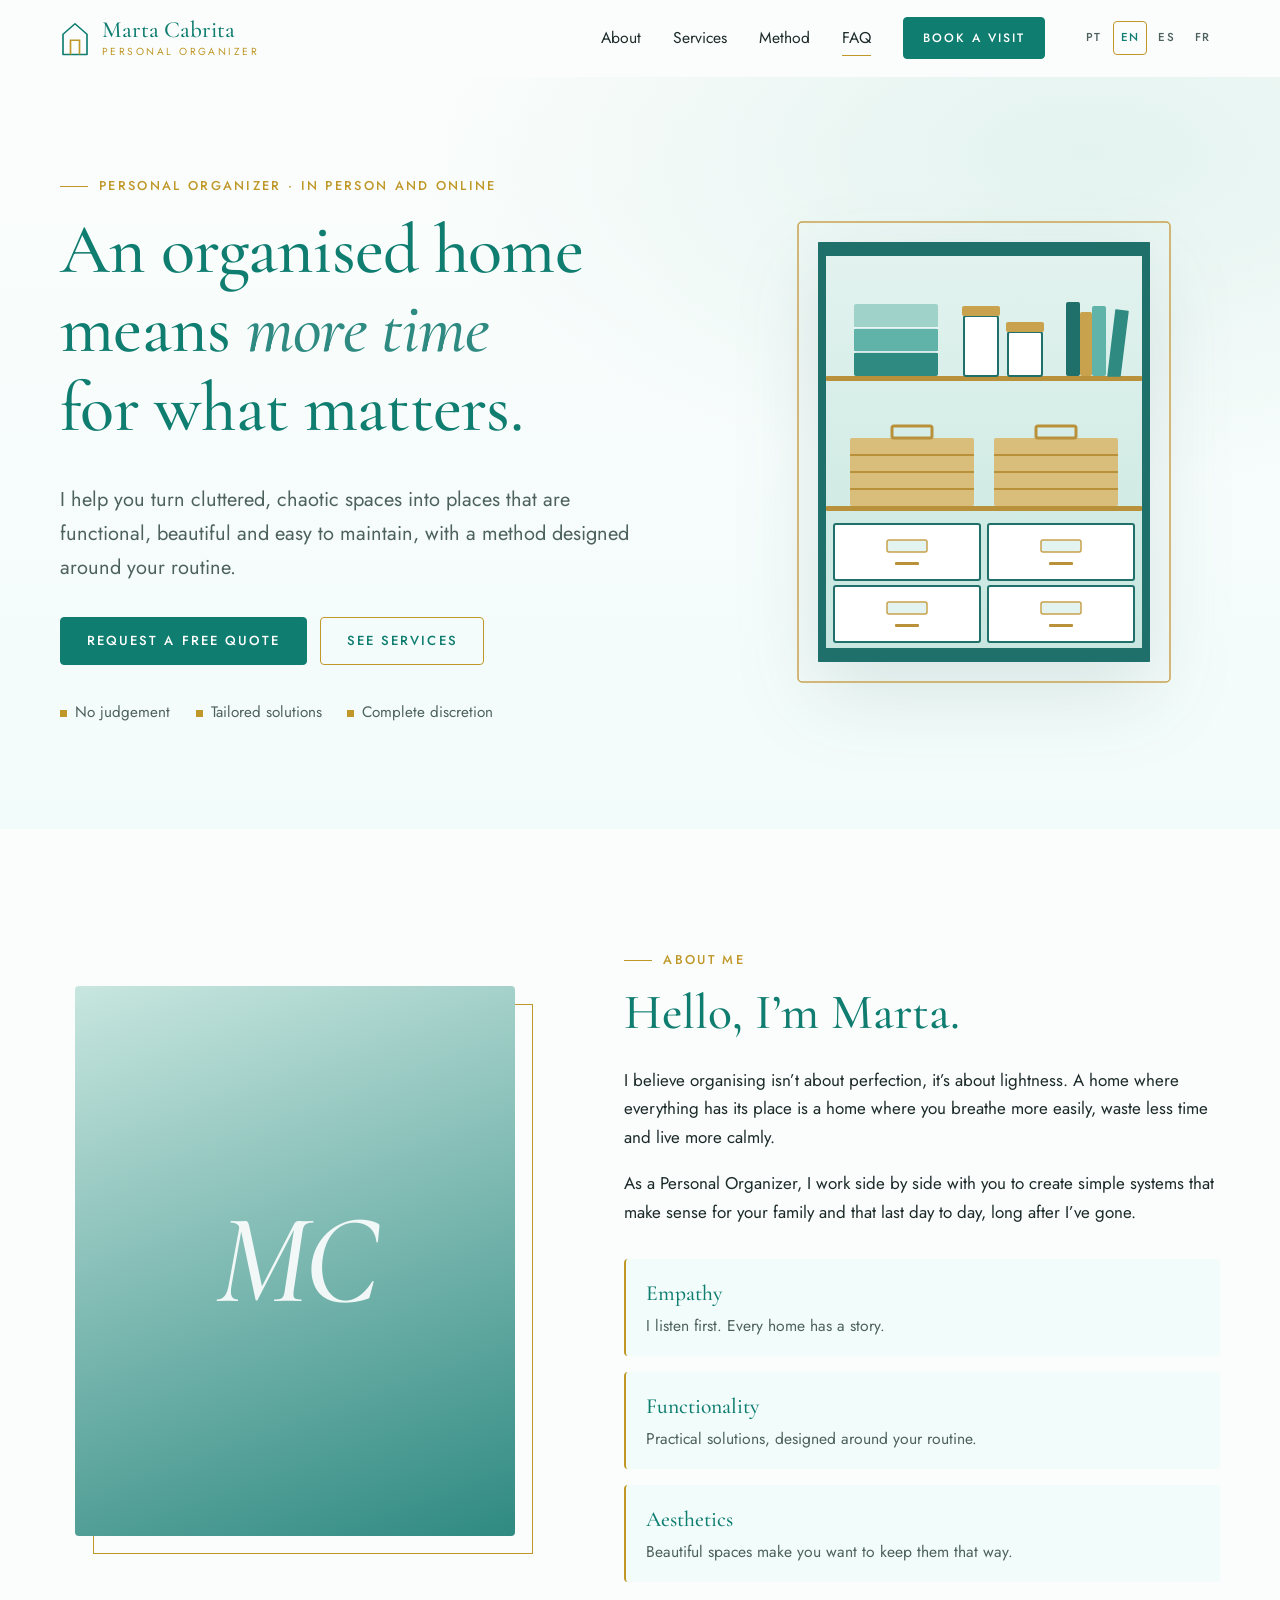
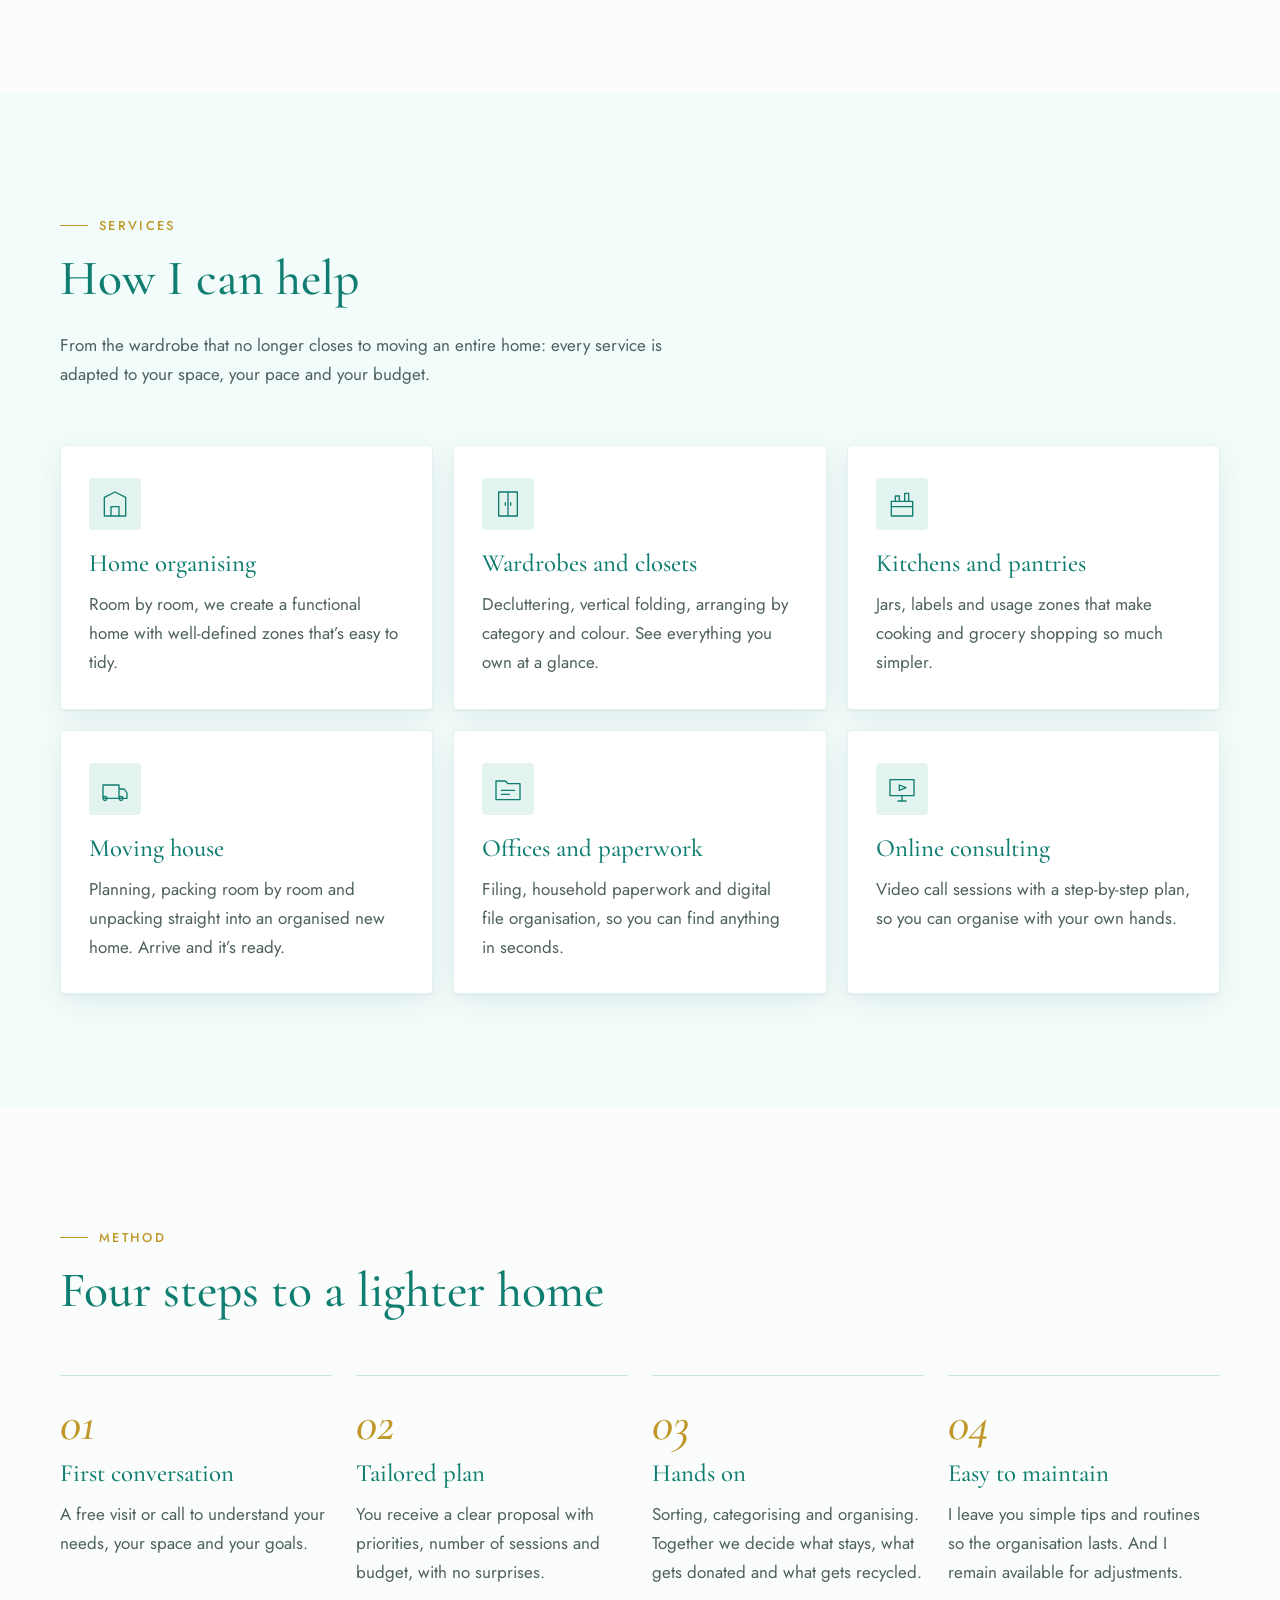
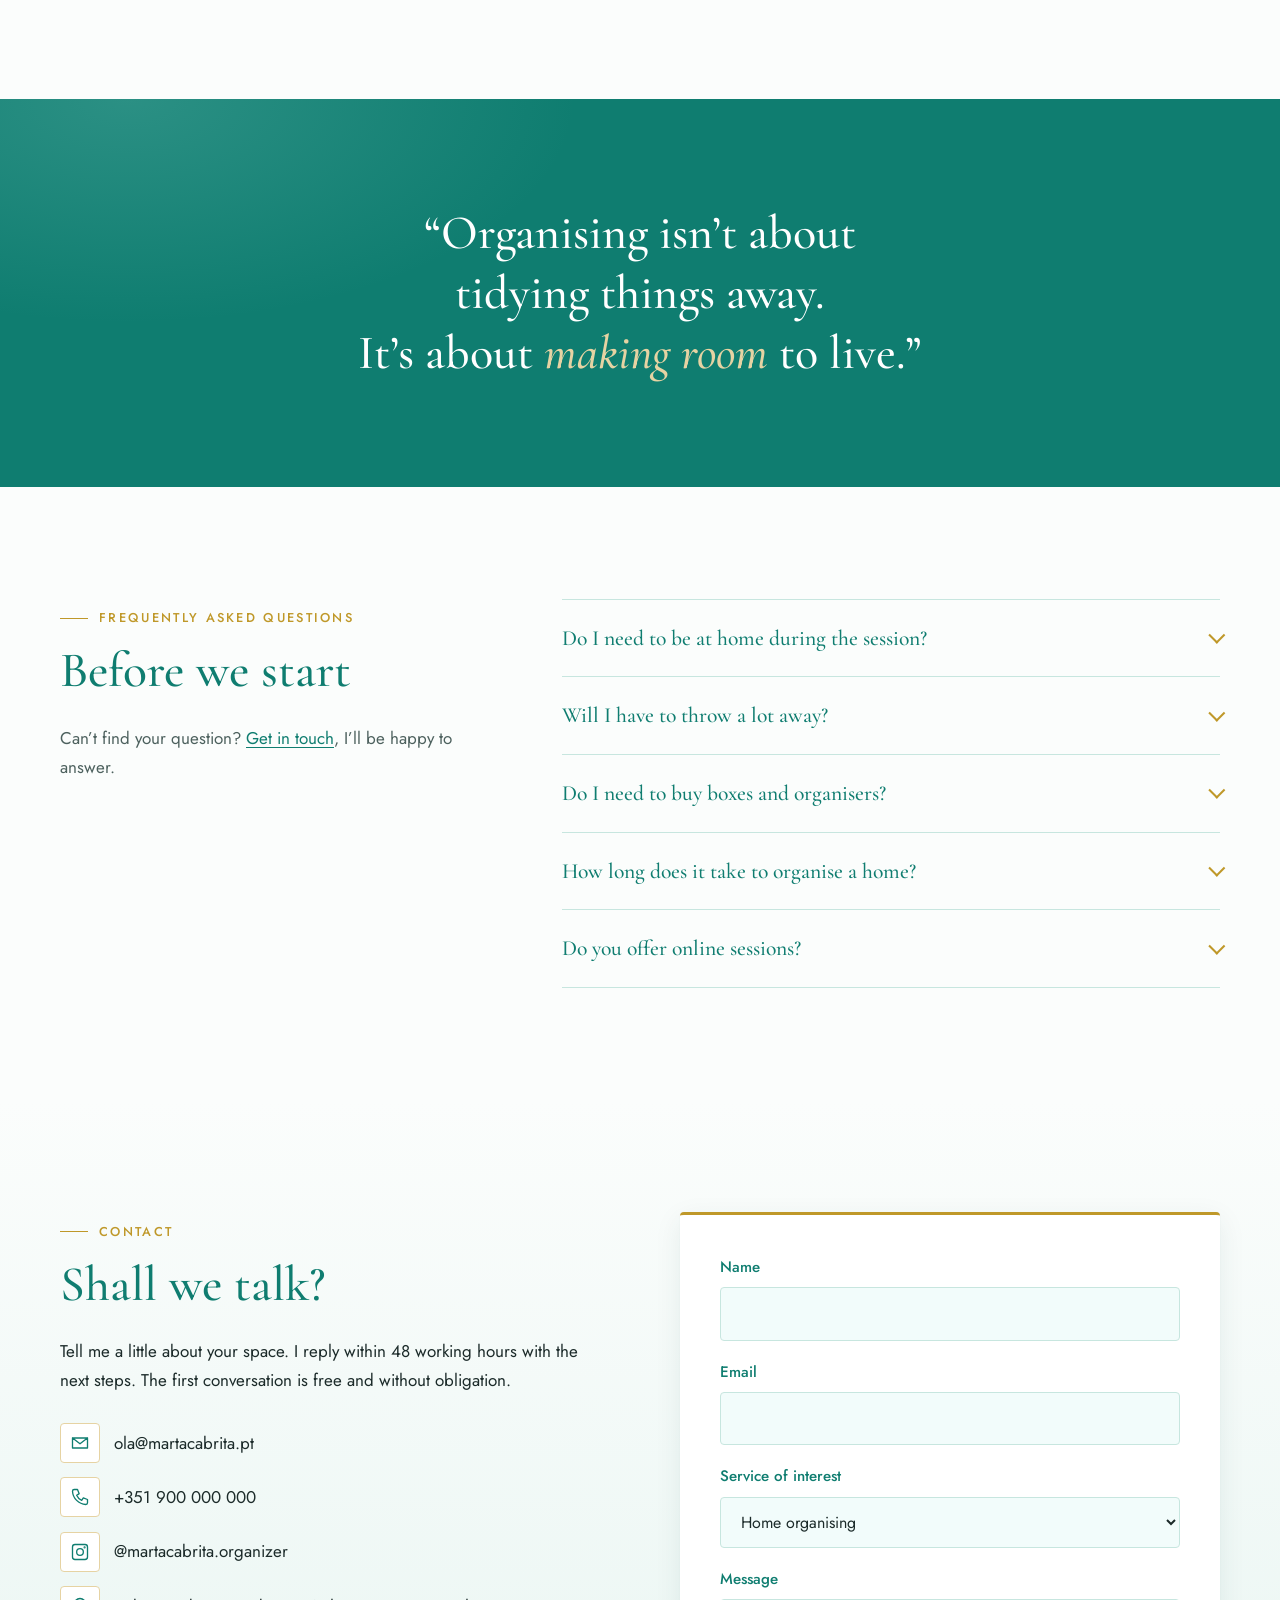
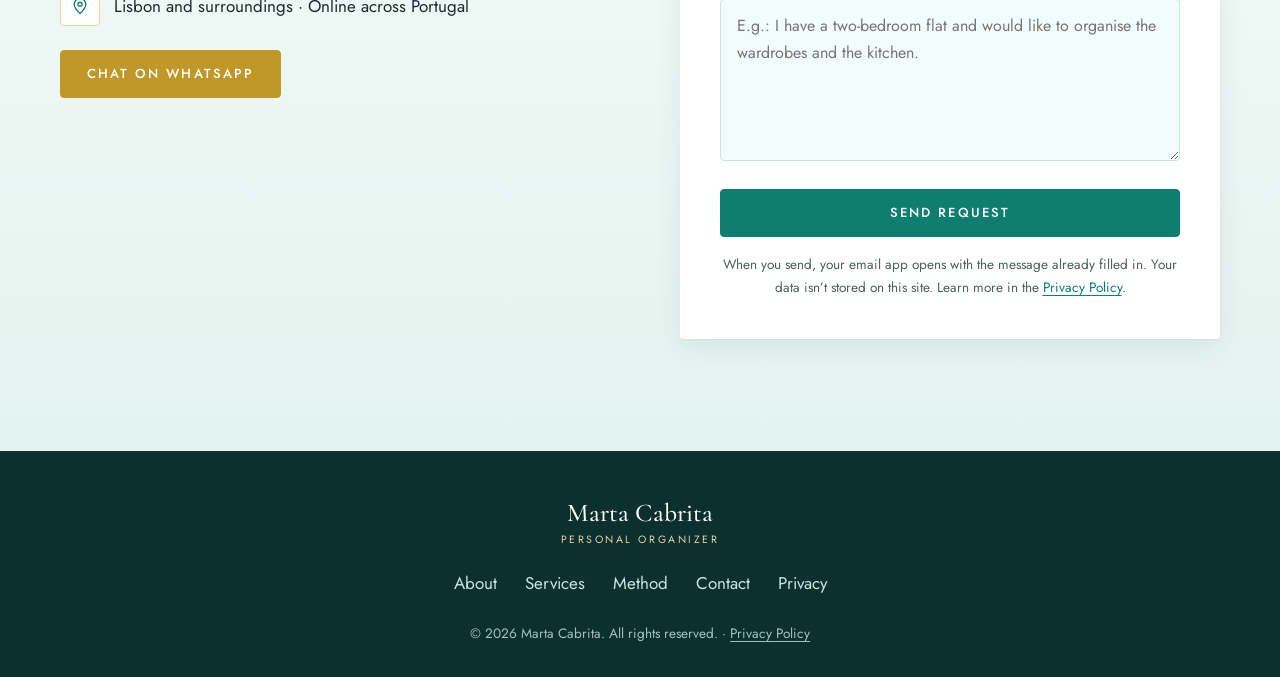
==== commit 869659ba: "Add files via upload" ====
--- a/index.html
+++ b/index.html
@@ -16,22 +16,469 @@
   <meta property="og:title" content="Marta Cabrita · Personal Organizer">
   <meta property="og:description" content="Organização de casas, roupeiros, cozinhas, mudanças e escritórios. Espaços funcionais, bonitos e fáceis de manter.">
   <meta property="og:url" content="https://martacabrita.pages.dev/">
-  <meta property="og:image" content="https://martacabrita.pages.dev/assets/img/og-image.png">
-  <meta property="og:image:width" content="1200">
-  <meta property="og:image:height" content="630">
-  <meta property="og:image:alt" content="Marta Cabrita, Personal Organizer">
-  <meta name="twitter:card" content="summary_large_image">
-
-  <link rel="icon" href="/favicon.svg" type="image/svg+xml">
-  <link rel="apple-touch-icon" href="/assets/img/apple-touch-icon.png">
-  <link rel="manifest" href="/site.webmanifest">
-
-  <!-- Fontes alojadas localmente: sem pedidos externos, sem cookies -->
-  <link rel="preload" href="/assets/fonts/cormorant-garamond-latin-500-normal.woff2" as="font" type="font/woff2" crossorigin>
-  <link rel="preload" href="/assets/fonts/jost-latin-400-normal.woff2" as="font" type="font/woff2" crossorigin>
-  <script>document.documentElement.classList.add('js')</script>
-  <link rel="stylesheet" href="/assets/css/styles.css">
-  <script src="/assets/js/main.js" defer></script>
+  <meta name="twitter:card" content="summary">
+
+  <link rel="icon" href="data:image/svg+xml,%3Csvg xmlns='http://www.w3.org/2000/svg' viewBox='0 0 64 64'%3E%3Crect width='64' height='64' rx='8' fill='%231f6f6a'/%3E%3Cpath d='M14 54V27L32 12l18 15v27Z' fill='none' stroke='%23fff' stroke-width='3.5' stroke-linejoin='round'/%3E%3Cpath d='M25 54V35h14v19' fill='none' stroke='%23e6d3a3' stroke-width='3.5'/%3E%3C/svg%3E" type="image/svg+xml">
+
+
+  <script>
+  /* Idioma: escolhe PT, EN, ES ou FR conforme o equipamento do visitante (ou a escolha guardada) */
+  (function () {
+    var SUP = ['pt', 'en', 'es', 'fr'], lang = null;
+    try { var s = localStorage.getItem('mc-lang'); if (SUP.indexOf(s) > -1) lang = s; } catch (e) {}
+    if (!lang) {
+      var list = (navigator.languages && navigator.languages.length) ? navigator.languages : [navigator.language || 'pt'];
+      for (var i = 0; i < list.length && !lang; i++) {
+        var b = String(list[i]).toLowerCase().split('-')[0];
+        if (SUP.indexOf(b) > -1) lang = b;
+      }
+    }
+    window.__lang = lang || 'en';
+    var h = document.documentElement;
+    h.classList.add('js');
+    if (window.__lang !== 'pt') {
+      h.lang = window.__lang;
+      h.classList.add('i18n-pending');
+      setTimeout(function () { h.classList.remove('i18n-pending'); }, 1500);
+    }
+  })();
+  </script>
+
+  <!-- ===================== ESTILOS (CSS) ===================== -->
+  <style>
+/* Tipos de letra incluídos no ficheiro (sem pedidos a terceiros) */
+@font-face{font-family:"Cormorant Garamond";src:url([data-uri]) format("woff2");font-weight:500;font-style:normal;font-display:swap}
+@font-face{font-family:"Cormorant Garamond";src:url([data-uri]) format("woff2");font-weight:500;font-style:italic;font-display:swap}
+@font-face{font-family:"Jost";src:url([data-uri]) format("woff2");font-weight:400;font-style:normal;font-display:swap}
+@font-face{font-family:"Jost";src:url([data-uri]) format("woff2");font-weight:500 700;font-style:normal;font-display:swap}
+/* =========================================================
+   Marta Cabrita · Personal Organizer
+   Paleta: verde-água + dourado
+   ========================================================= */
+
+/* ---------- Tokens ---------- */
+:root {
+  --aqua-950: #0c302e;
+  --aqua-900: #083f38;
+  --aqua-700: #0f7d70;   /* cor principal */
+  --aqua-600: #2f8a82;
+  --aqua-400: #30bbab;
+  --aqua-200: #c7e6df;
+  --aqua-100: #e3f3ef;
+  --aqua-50:  #f2fcfb;
+
+  --gold:       #bf9829;  /* decorativo */
+  --gold-light: #e6d3a3;
+  /* --gold-text:  #8a6a22;  /* dourado com contraste AA para texto */
+
+  --ink:   #1c2b2a;
+  --muted: #4d615e;
+  --paper: #fbfdfc;
+  --white: #fff;
+
+  --font-serif: "Cormorant Garamond", "Iowan Old Style", Georgia, serif;
+  --font-sans: "Jost", system-ui, -apple-system, "Segoe UI", Roboto, sans-serif;
+
+  --radius: 4px;
+  --radius-lg: 6px;
+  --shadow: 0 1px 2px rgb(18 63 60 / .06), 0 8px 28px rgb(18 63 60 / .08);
+  --container: 1160px;
+  --header-h: 76px;
+  --ease: cubic-bezier(.2, .7, .2, 1);
+}
+
+/* ---------- Base ---------- */
+*, *::before, *::after { box-sizing: border-box; }
+html {
+  -webkit-text-size-adjust: 100%;
+  scroll-behavior: smooth;
+  scroll-padding-top: var(--header-h);
+}
+body {
+  margin: 0;
+  font-family: var(--font-sans);
+  font-size: 1.0625rem;
+  line-height: 1.7;
+  color: var(--ink);
+  background: var(--paper);
+  text-rendering: optimizeLegibility;
+  -webkit-font-smoothing: antialiased;
+}
+img, svg { display: block; max-width: 100%; }
+a { color: var(--aqua-700); text-underline-offset: .2em; }
+a:hover { color: var(--aqua-700); }
+h1, h2, h3 {
+  font-family: var(--font-serif);
+  font-weight: 500;
+  line-height: 1.12;
+  color: var(--aqua-700);
+  margin: 0 0 .5em;
+  text-wrap: balance;
+}
+h1 { font-size: clamp(2.6rem, 6vw, 4.4rem); letter-spacing: -.01em; }
+h2 { font-size: clamp(2.1rem, 4.4vw, 3.1rem); }
+h3 { font-size: 1.55rem; }
+h1 em, h2 em, .band-quote em { font-style: italic; color: var(--aqua-600); }
+p { margin: 0 0 1em; }
+ul, ol { margin: 0; padding: 0; list-style: none; }
+
+:focus-visible {
+  outline: 3px solid var(--gold);
+  outline-offset: 3px;
+  border-radius: var(--radius);
+}
+
+.container {
+  width: min(100% - 2rem, var(--container));
+  margin-inline: auto;
+}
+@media (min-width: 640px) { .container { width: min(100% - 3rem, var(--container)); } }
+
+.visually-hidden {
+  position: absolute !important; width: 1px; height: 1px; padding: 0; margin: -1px;
+  overflow: hidden; clip: rect(0 0 0 0); white-space: nowrap; border: 0;
+}
+.skip-link {
+  position: absolute; left: 1rem; top: -100px; z-index: 100;
+  background: var(--aqua-700); color: var(--white);
+  padding: .6rem 1rem; border-radius: var(--radius); text-decoration: none;
+}
+.skip-link:focus { top: 1rem; color: var(--white); }
+
+.eyebrow {
+  font-size: .8rem;
+  font-weight: 500;
+  letter-spacing: .18em;
+  text-transform: uppercase;
+  color: var(--gold);
+  margin-bottom: .9rem;
+  display: inline-flex; align-items: center; gap: .7rem;
+}
+.eyebrow::before {
+  content: ""; width: 28px; height: 1px; background: var(--gold);
+}
+
+/* ---------- Botões ---------- */
+.btn {
+  --bg: var(--aqua-700);
+  display: inline-flex; align-items: center; justify-content: center; gap: .5rem;
+  min-height: 48px;
+  padding: .8rem 1.6rem;
+  border: 1px solid var(--bg);
+  border-radius: var(--radius);
+  background: var(--bg);
+  color: var(--white);
+  font: 500 .82rem/1.2 var(--font-sans);
+  letter-spacing: .16em;
+  text-transform: uppercase;
+  text-decoration: none;
+  cursor: pointer;
+  transition: background-color .25s var(--ease), color .25s var(--ease), transform .25s var(--ease), box-shadow .25s var(--ease);
+}
+.btn:hover { --bg: var(--aqua-700); color: var(--white); transform: translateY(-1px); box-shadow: 0 8px 20px rgb(31 111 106 / .25); }
+.btn-ghost { background: transparent; color: var(--aqua-700); border-color: var(--gold); }
+.btn-ghost:hover { background: var(--aqua-100); color: var(--aqua-700); box-shadow: none; }
+.btn-small { min-height: 42px; padding: .55rem 1.2rem; font-size: .76rem; }
+.btn-block { width: 100%; }
+.btn-whatsapp { --bg: var(--gold); margin-top: 1.5rem; }
+.btn-whatsapp:hover { --bg: #6e5419; box-shadow: 0 8px 20px rgb(138 106 34 / .25); }
+
+/* ---------- Cabeçalho ---------- */
+.site-header {
+  position: sticky; top: 0; z-index: 50;
+  background: rgb(251 253 252 / .86);
+  -webkit-backdrop-filter: saturate(160%) blur(12px);
+  backdrop-filter: saturate(160%) blur(12px);
+  border-bottom: 1px solid transparent;
+  transition: border-color .3s, box-shadow .3s;
+}
+.site-header.is-scrolled { border-color: var(--gold-light); box-shadow: 0 6px 24px rgb(18 63 60 / .06); }
+.header-inner { display: flex; align-items: center; justify-content: space-between; height: var(--header-h); }
+
+.brand { display: flex; align-items: center; gap: .75rem; text-decoration: none; color: var(--aqua-700); }
+.brand-mark { width: 30px; height: 36px; }
+.brand-text {
+  font-family: var(--font-serif); font-size: 1.45rem; line-height: 1; color: var(--aqua-700);
+  display: flex; flex-direction: column;
+}
+.brand-text small {
+  font-family: var(--font-sans); font-size: .64rem; letter-spacing: .24em; text-transform: uppercase;
+  color: var(--gold); margin-top: .3rem;
+}
+
+.site-nav ul { display: flex; align-items: center; gap: 2rem; }
+.site-nav a:not(.btn) {
+  position: relative; text-decoration: none; color: var(--ink); font-size: .98rem; padding: .4rem 0;
+}
+.site-nav a:not(.btn)::after {
+  content: ""; position: absolute; left: 0; right: 0; bottom: 0; height: 1px;
+  background: var(--gold); transform: scaleX(0); transform-origin: left;
+  transition: transform .3s var(--ease);
+}
+.site-nav a:not(.btn):hover::after,
+.site-nav a[aria-current="true"]::after { transform: scaleX(1); }
+
+.nav-toggle { display: none; }
+
+@media (max-width: 860px) {
+  .nav-toggle {
+    display: grid; place-items: center;
+    width: 48px; height: 48px; border: 0; border-radius: var(--radius);
+    background: var(--aqua-100); cursor: pointer;
+  }
+  .nav-toggle-bar, .nav-toggle-bar::before, .nav-toggle-bar::after {
+    display: block; width: 20px; height: 2px; background: var(--aqua-700); border-radius: var(--radius);
+    transition: transform .3s var(--ease), background-color .2s;
+  }
+  .nav-toggle-bar { position: relative; }
+  .nav-toggle-bar::before, .nav-toggle-bar::after { content: ""; position: absolute; left: 0; }
+  .nav-toggle-bar::before { top: -6px; }
+  .nav-toggle-bar::after { top: 6px; }
+  .nav-toggle[aria-expanded="true"] .nav-toggle-bar { background: transparent; }
+  .nav-toggle[aria-expanded="true"] .nav-toggle-bar::before { transform: translateY(6px) rotate(45deg); }
+  .nav-toggle[aria-expanded="true"] .nav-toggle-bar::after { transform: translateY(-6px) rotate(-45deg); }
+
+  .site-nav {
+    position: absolute; left: 0; right: 0; top: 100%;
+    background: var(--paper);
+    border-bottom: 1px solid var(--aqua-100);
+    box-shadow: 0 20px 30px rgb(18 63 60 / .08);
+    visibility: hidden; opacity: 0; transform: translateY(-8px);
+    transition: opacity .25s var(--ease), transform .25s var(--ease), visibility .25s;
+  }
+  .site-nav.is-open { visibility: visible; opacity: 1; transform: none; }
+  .site-nav ul { flex-direction: column; align-items: stretch; gap: 0; padding: .5rem 1rem 1.25rem; }
+  .site-nav a:not(.btn) { display: block; padding: .9rem .25rem; border-bottom: 1px solid var(--aqua-100); font-size: 1.05rem; }
+  .site-nav a:not(.btn)::after { display: none; }
+  .site-nav .btn { margin-top: 1rem; width: 100%; }
+}
+
+/* ---------- Hero ---------- */
+.hero {
+  position: relative;
+  overflow: hidden;
+  background:
+    radial-gradient(60rem 30rem at 85% 10%, var(--aqua-100), transparent 70%),
+    linear-gradient(180deg, var(--paper), var(--aqua-50));
+  padding: clamp(2.5rem, 7vw, 6rem) 0 clamp(3rem, 8vw, 6.5rem);
+}
+.hero-inner { display: grid; gap: 3rem; align-items: center; }
+@media (min-width: 900px) { .hero-inner { grid-template-columns: 1.15fr .85fr; } }
+
+.lead { font-size: clamp(1.1rem, 1.6vw, 1.25rem); color: var(--muted); max-width: 36rem; }
+.hero-actions { display: flex; flex-wrap: wrap; gap: .8rem; margin: 2rem 0 2.2rem; }
+.hero-points { display: flex; flex-wrap: wrap; gap: .6rem 1.6rem; color: var(--muted); font-size: .95rem; }
+.hero-points li { display: inline-flex; align-items: center; gap: .5rem; }
+.hero-points li::before {
+  content: ""; width: 7px; height: 7px; background: var(--gold);
+}
+.hero-art { margin: 0; justify-self: center; width: min(100%, 420px); }
+@media (max-width: 899px) { .hero-art { width: min(80%, 300px); } }
+.hero-art svg { width: 100%; height: auto; filter: drop-shadow(0 30px 40px rgb(18 63 60 / .12)); }
+
+/* ---------- Secções ---------- */
+.section { padding: clamp(4rem, 9vw, 7rem) 0; }
+.section-head { max-width: 40rem; margin-bottom: clamp(2.5rem, 5vw, 3.5rem); }
+.section-head p:last-child { color: var(--muted); }
+
+/* Sobre */
+.about-inner { display: grid; gap: clamp(2.5rem, 6vw, 5rem); align-items: center; }
+@media (min-width: 860px) { .about-inner { grid-template-columns: .9fr 1.1fr; } }
+.about-photo { position: relative; width: min(440px, 100% - 24px); justify-self: center; margin-right: 18px; }
+.about-photo::before {
+  content: ""; position: absolute; inset: 18px -18px -18px 18px;
+  border: 1px solid var(--gold);
+}
+.about-photo img,
+.photo-placeholder {
+  position: relative; width: 100%; aspect-ratio: 4 / 5; object-fit: cover;
+  border-radius: var(--radius);
+}
+.photo-placeholder {
+  display: grid; place-items: center;
+  background: linear-gradient(160deg, var(--aqua-200), var(--aqua-600));
+}
+.photo-placeholder span {
+  font-family: var(--font-serif); font-style: italic; font-size: clamp(5rem, 12vw, 8rem);
+  color: var(--white); opacity: .9; letter-spacing: -.04em;
+}
+.values { display: grid; gap: 1rem; margin-top: 2rem; }
+.values li {
+  display: grid; gap: .1rem; padding: 1rem 1.25rem;
+  border-left: 2px solid var(--gold); background: var(--aqua-50); border-radius: var(--radius);
+}
+.values strong { font-family: var(--font-serif); font-weight: 500; font-size: 1.35rem; color: var(--aqua-700); }
+.values span { color: var(--muted); font-size: .98rem; }
+
+/* Serviços */
+.services { background: var(--aqua-50); }
+.cards { display: grid; gap: 1.25rem; grid-template-columns: repeat(auto-fill, minmax(min(100%, 300px), 1fr)); }
+.card {
+  position: relative;
+  background: var(--white);
+  border: 1px solid var(--aqua-100);
+  border-radius: var(--radius);
+  padding: 2rem 1.75rem;
+  box-shadow: var(--shadow);
+  transition: transform .35s var(--ease), box-shadow .35s var(--ease), border-color .35s;
+}
+.card::before { content: ""; position: absolute; left: -1px; right: -1px; top: -1px; height: 2px; background: var(--gold); border-radius: var(--radius) var(--radius) 0 0; transform: scaleX(0); transform-origin: left; transition: transform .4s var(--ease); }
+.card:hover::before { transform: scaleX(1); }
+.card:hover { transform: translateY(-4px); border-color: var(--gold-light); box-shadow: 0 16px 40px rgb(18 63 60 / .12); }
+.card-icon {
+  width: 52px; height: 52px; padding: 10px; margin-bottom: 1.25rem;
+  border-radius: var(--radius); background: var(--aqua-100);
+  fill: none; stroke: var(--aqua-700); stroke-width: 2; stroke-linecap: round; stroke-linejoin: round;
+}
+.card p { color: var(--muted); margin: 0; }
+
+/* Método */
+.steps { display: grid; gap: 1.5rem; counter-reset: step; }
+@media (min-width: 700px) { .steps { grid-template-columns: repeat(2, 1fr); } }
+@media (min-width: 1050px) { .steps { grid-template-columns: repeat(4, 1fr); } }
+.step { position: relative; padding-top: 1.5rem; border-top: 1px solid var(--aqua-200); }
+.step-num {
+  display: block; font-family: var(--font-serif); font-style: italic; font-size: 3rem; line-height: 1;
+  color: var(--gold); margin-bottom: .75rem;
+}
+.step p { color: var(--muted); margin: 0; }
+
+/* Faixa citação */
+.band {
+  background:
+    radial-gradient(40rem 20rem at 10% 0%, rgb(95 179 169 / .35), transparent 70%),
+    var(--aqua-700);
+  color: var(--white);
+  padding: clamp(4rem, 9vw, 6.5rem) 0;
+  text-align: center;
+}
+.band-quote {
+  font-family: var(--font-serif); font-size: clamp(1.9rem, 4.2vw, 3rem); line-height: 1.25;
+  margin: 0 auto; max-width: 48rem; color: var(--white); text-wrap: balance;
+}
+.band-quote em { color: var(--gold-light); }
+
+/* FAQ */
+.faq-inner { display: grid; gap: 2rem; }
+@media (min-width: 900px) { .faq-inner { grid-template-columns: .8fr 1.2fr; gap: 4rem; align-items: start; } }
+.accordion { border-top: 1px solid var(--aqua-200); }
+.accordion details { border-bottom: 1px solid var(--aqua-200); }
+.accordion summary {
+  display: flex; justify-content: space-between; align-items: center; gap: 1rem;
+  padding: 1.25rem 0; cursor: pointer; list-style: none;
+  font-family: var(--font-serif); font-size: 1.35rem; color: var(--aqua-700);
+}
+.accordion summary::-webkit-details-marker { display: none; }
+.accordion summary::after {
+  content: ""; flex: none; width: 12px; height: 12px;
+  border-right: 2px solid var(--gold); border-bottom: 2px solid var(--gold);
+  transform: rotate(45deg) translateY(-4px); transition: transform .3s var(--ease);
+}
+.accordion details[open] summary::after { transform: rotate(-135deg) translateY(-2px); }
+.accordion details p { color: var(--muted); padding: 0 2rem 1.25rem 0; margin: 0; }
+
+/* Contacto */
+.contact { background: linear-gradient(180deg, var(--paper), var(--aqua-100)); }
+.contact-inner { display: grid; gap: 3rem; }
+@media (min-width: 900px) { .contact-inner { grid-template-columns: 1fr 1fr; gap: 5rem; align-items: start; } }
+.contact-list { display: grid; gap: .9rem; margin-top: 1.75rem; }
+.contact-list li { display: flex; align-items: center; gap: .9rem; }
+.contact-list svg {
+  flex: none; width: 40px; height: 40px; padding: 9px; border-radius: var(--radius);
+  background: var(--white); border: 1px solid var(--gold-light);
+  fill: none; stroke: var(--aqua-700); stroke-width: 1.6; stroke-linecap: round; stroke-linejoin: round;
+}
+.contact-list a { color: var(--ink); text-decoration: none; overflow-wrap: anywhere; }
+.contact-list a:hover { color: var(--aqua-700); text-decoration: underline; }
+
+.contact-form {
+  background: var(--white);
+  border-radius: var(--radius);
+  padding: clamp(1.5rem, 4vw, 2.5rem);
+  box-shadow: var(--shadow);
+  border-top: 3px solid var(--gold);
+}
+.field { margin-bottom: 1.2rem; }
+.field label { display: block; font-weight: 500; font-size: .95rem; margin-bottom: .4rem; color: var(--aqua-700); }
+.field input, .field select, .field textarea {
+  width: 100%; min-height: 48px;
+  padding: .75rem 1rem;
+  font: inherit; font-size: 1rem; color: var(--ink);
+  background: var(--aqua-50);
+  border: 1px solid var(--aqua-200);
+  border-radius: var(--radius);
+  transition: border-color .2s, box-shadow .2s, background-color .2s;
+}
+.field textarea { resize: vertical; min-height: 130px; }
+.field input:focus, .field select:focus, .field textarea:focus {
+  outline: none; background: var(--white); border-color: var(--aqua-600);
+  box-shadow: 0 0 0 4px rgb(47 138 130 / .15);
+}
+.field [aria-invalid="true"] { border-color: #b3261e; }
+.field-error { color: #b3261e; font-size: .88rem; margin: .35rem 0 0; }
+.form-note { font-size: .85rem; color: var(--muted); margin: 1rem 0 0; text-align: center; }
+
+/* ---------- Rodapé ---------- */
+.site-footer { background: var(--aqua-950); color: var(--aqua-200); padding: 3rem 0 2rem; }
+.footer-inner { display: grid; gap: 1.5rem; justify-items: center; text-align: center; }
+.footer-brand { font-family: var(--font-serif); font-size: 1.6rem; color: var(--white); margin: 0; display: flex; flex-direction: column; line-height: 1.1; }
+.footer-brand small { font-family: var(--font-sans); font-size: .66rem; letter-spacing: .24em; text-transform: uppercase; color: var(--gold-light); margin-top: .4rem; }
+.site-footer ul { display: flex; flex-wrap: wrap; justify-content: center; gap: .5rem 1.75rem; }
+.site-footer a { color: var(--aqua-200); text-decoration: none; }
+.site-footer a:hover { color: var(--gold-light); }
+.copyright { font-size: .85rem; margin: 0; opacity: .8; }
+
+/* 404 */
+.notfound { min-height: 100vh; display: grid; place-items: center; text-align: center; }
+.notfound .lead { margin-inline: auto; }
+
+/* ---------- Animações de entrada ---------- */
+.js .reveal { opacity: 0; transform: translateY(18px); transition: opacity .7s var(--ease), transform .7s var(--ease); }
+.js .reveal.is-visible { opacity: 1; transform: none; }
+
+@media (prefers-reduced-motion: reduce) {
+  html { scroll-behavior: auto; }
+  *, *::before, *::after { transition-duration: .01ms !important; animation-duration: .01ms !important; }
+  .js .reveal { opacity: 1; transform: none; }
+}
+
+/* ---------- Impressão ---------- */
+@media print {
+  .site-header, .hero-art, .contact-form, .btn { display: none !important; }
+  body { background: #fff; }
+}
+
+@media (max-width: 859px) { .about-photo { width: min(320px, 100% - 24px); } }
+.copyright a { color: inherit; text-decoration: underline; }
+/* ---------- Transição suave entre páginas ---------- */
+@view-transition { navigation: auto; }
+.site-header { view-transition-name: cabecalho; }
+.site-footer { view-transition-name: rodape; }
+::view-transition-old(root) { animation: sair .25s var(--ease) both; }
+::view-transition-new(root) { animation: entrar .35s var(--ease) both; }
+@keyframes sair { to { opacity: 0; transform: translateY(-6px); } }
+@keyframes entrar { from { opacity: 0; transform: translateY(8px); } }
+@media (prefers-reduced-motion: reduce) {
+  ::view-transition-old(root), ::view-transition-new(root) { animation: none; }
+}
+/* ---------- Idiomas ---------- */
+.i18n-pending body { visibility: hidden; }
+.lang-switch { display: flex; gap: .15rem; }
+.lang-switch button {
+  min-width: 34px; min-height: 34px; padding: .2rem .35rem;
+  font: 500 .72rem/1 var(--font-sans); letter-spacing: .12em;
+  color: var(--muted); background: transparent;
+  border: 1px solid transparent; border-radius: var(--radius); cursor: pointer;
+  transition: color .2s, border-color .2s;
+}
+.lang-switch button:hover { color: var(--aqua-700); }
+.lang-switch button[aria-pressed="true"] { color: var(--aqua-700); border-color: var(--gold); }
+@media (max-width: 860px) {
+  .site-nav .lang-item { order: 99; padding-top: 1rem; }
+  .lang-switch { justify-content: center; gap: .5rem; }
+  .lang-switch button { min-width: 48px; min-height: 44px; font-size: .8rem; }
+}
+  </style>
 
   <!-- Dados estruturados (SEO) -->
   <script type="application/ld+json">
@@ -44,8 +491,6 @@
         "name": "Marta Cabrita · Personal Organizer",
         "description": "Serviços de organização profissional de casas, roupeiros, cozinhas, mudanças e escritórios, presencial e online.",
         "url": "https://martacabrita.pages.dev/",
-        "image": "https://martacabrita.pages.dev/assets/img/og-image.png",
-        "logo": "https://martacabrita.pages.dev/assets/img/apple-touch-icon.png",
         "email": "ola@martacabrita.pt",
         "telephone": "+351900000000",
         "areaServed": [
@@ -81,29 +526,40 @@
     ]
   }
   </script>
+  <!-- Pré-carrega a outra página para a navegação ser instantânea -->
+  <script type="speculationrules">{"prerender":[{"where":{"href_matches":"*privacidade.html"},"eagerness":"moderate"}]}</script>
+  <link rel="prefetch" href="privacidade.html">
 </head>
 <body>
-  <a class="skip-link" href="#conteudo">Saltar para o conteúdo</a>
+  <a data-i18n="k0" class="skip-link" href="#conteudo">Saltar para o conteúdo</a>
 
   <header class="site-header" id="topo">
     <div class="container header-inner">
-      <a class="brand" href="#topo" aria-label="Marta Cabrita, início">
-        <svg class="brand-mark" viewBox="0 0 40 48" aria-hidden="true"><path d="M4 46V20a16 16 0 0 1 32 0v26" fill="none" stroke="currentColor" stroke-width="2.2"/><path d="M12 46V22a8 8 0 0 1 16 0v24" fill="none" stroke="var(--gold)" stroke-width="2.2"/></svg>
+      <a data-i18n-aria-label="k174" class="brand" href="#topo" aria-label="Marta Cabrita, início">
+        <svg class="brand-mark" viewBox="0 0 40 48" aria-hidden="true"><path d="M4 46V19L20 5l16 14v27Z" fill="none" stroke="currentColor" stroke-width="2.2" stroke-linejoin="round"/><path d="M14 46V27h12v19" fill="none" stroke="var(--gold)" stroke-width="2.2"/></svg>
         <span class="brand-text">Marta Cabrita<small>Personal Organizer</small></span>
       </a>
 
       <button class="nav-toggle" type="button" aria-expanded="false" aria-controls="menu">
         <span class="nav-toggle-bar" aria-hidden="true"></span>
-        <span class="visually-hidden">Abrir menu</span>
+        <span data-i18n="k2" class="visually-hidden">Abrir menu</span>
       </button>
 
-      <nav class="site-nav" id="menu" aria-label="Principal">
+      <nav data-i18n-aria-label="k175" class="site-nav" id="menu" aria-label="Principal">
         <ul>
-          <li><a href="#sobre">Sobre</a></li>
-          <li><a href="#servicos">Serviços</a></li>
-          <li><a href="#metodo">Método</a></li>
-          <li><a href="#faq">Perguntas</a></li>
-          <li><a class="btn btn-small" href="#contacto">Marcar visita</a></li>
+          <li><a data-i18n="k3" href="#sobre">Sobre</a></li>
+          <li><a data-i18n="k4" href="#servicos">Serviços</a></li>
+          <li><a data-i18n="k5" href="#metodo">Método</a></li>
+          <li><a data-i18n="k6" href="#faq">Perguntas</a></li>
+          <li><a data-i18n="k7" class="btn btn-small" href="#contacto">Marcar visita</a></li>
+          <li class="lang-item">
+            <div class="lang-switch" role="group" aria-label="Idioma">
+              <button type="button" lang="pt" data-lang="pt" aria-pressed="true" title="Português">PT</button>
+              <button type="button" lang="en" data-lang="en" aria-pressed="false" title="English">EN</button>
+              <button type="button" lang="es" data-lang="es" aria-pressed="false" title="Español">ES</button>
+              <button type="button" lang="fr" data-lang="fr" aria-pressed="false" title="Français">FR</button>
+            </div>
+          </li>
         </ul>
       </nav>
     </div>
@@ -114,17 +570,17 @@
     <section class="hero" aria-labelledby="hero-title">
       <div class="container hero-inner">
         <div class="hero-copy">
-          <p class="eyebrow">Personal Organizer · Presencial e online</p>
-          <h1 id="hero-title">Uma casa organizada é <em>mais tempo</em> para o que importa.</h1>
-          <p class="lead">Ajudo-o a transformar espaços cheios e caóticos em lugares funcionais, bonitos e fáceis de manter, com um método pensado para a sua rotina.</p>
+          <p data-i18n="k8" class="eyebrow">Personal Organizer · Presencial e online</p>
+          <h1 data-i18n="k9" id="hero-title">Uma casa organizada é <em>mais tempo</em> para o que importa.</h1>
+          <p data-i18n="k10" class="lead">Ajudo-o a transformar espaços cheios e caóticos em lugares funcionais, bonitos e fáceis de manter, com um método pensado para a sua rotina.</p>
           <div class="hero-actions">
-            <a class="btn" href="#contacto">Pedir orçamento gratuito</a>
-            <a class="btn btn-ghost" href="#servicos">Ver serviços</a>
+            <a data-i18n="k11" class="btn" href="#contacto">Pedir orçamento gratuito</a>
+            <a data-i18n="k12" class="btn btn-ghost" href="#servicos">Ver serviços</a>
           </div>
-          <ul class="hero-points" aria-label="Destaques">
-            <li>Sem julgamentos</li>
-            <li>Soluções à medida</li>
-            <li>Total discrição</li>
+          <ul data-i18n-aria-label="k176" class="hero-points" aria-label="Destaques">
+            <li data-i18n="k13">Sem julgamentos</li>
+            <li data-i18n="k14">Soluções à medida</li>
+            <li data-i18n="k15">Total discrição</li>
           </ul>
         </div>
 
@@ -135,25 +591,32 @@
                 <stop offset="0" stop-color="#e3f3ef"/><stop offset="1" stop-color="#c7e6df"/>
               </linearGradient>
             </defs>
-            <path d="M40 470V200a170 170 0 0 1 340 0v270Z" fill="url(#g-arch)"/>
-            <path d="M28 476V200a182 182 0 0 1 364 0v276" fill="none" stroke="#c9a24d" stroke-width="2"/>
+            <!-- moldura dourada -->
+            <rect rx="4" x="24" y="16" width="372" height="460" fill="none" stroke="#c9a24d" stroke-width="1.5"/>
+            <!-- estante -->
+            <rect rx="4" x="44" y="36" width="332" height="420" fill="url(#g-arch)"/>
+            <rect rx="2" x="44" y="36" width="332" height="14" fill="#1f6f6a"/>
+            <rect rx="2" x="44" y="442" width="332" height="14" fill="#1f6f6a"/>
+            <rect rx="1" x="44" y="36" width="8" height="420" fill="#1f6f6a"/>
+            <rect rx="1" x="368" y="36" width="8" height="420" fill="#1f6f6a"/>
             <!-- prateleiras -->
-            <g fill="#b8913a"><rect x="70" y="200" width="280" height="6" rx="3"/><rect x="70" y="300" width="280" height="6" rx="3"/><rect x="70" y="400" width="280" height="6" rx="3"/></g>
+            <g fill="#b8913a"><rect rx="1" x="52" y="170" width="316" height="5"/><rect rx="1" x="52" y="300" width="316" height="5"/></g>
             <!-- toalhas dobradas -->
-            <g><rect x="92" y="176" width="78" height="24" rx="8" fill="#2f8a82"/><rect x="92" y="152" width="78" height="24" rx="8" fill="#5fb3a9"/><rect x="92" y="128" width="78" height="24" rx="8" fill="#9fd3ca"/></g>
+            <g><rect rx="2" x="80" y="146" width="84" height="24" fill="#2f8a82"/><rect rx="2" x="80" y="122" width="84" height="24" fill="#5fb3a9"/><rect rx="2" x="80" y="98" width="84" height="24" fill="#9fd3ca"/>
+               <path d="M80 122h84M80 146h84" stroke="#fff" stroke-width="1.5"/></g>
             <!-- frascos -->
-            <g><rect x="200" y="140" width="34" height="60" rx="8" fill="#fff" stroke="#1f6f6a" stroke-width="2"/><rect x="200" y="132" width="34" height="12" rx="4" fill="#c9a24d"/><rect x="244" y="156" width="34" height="44" rx="8" fill="#fff" stroke="#1f6f6a" stroke-width="2"/><rect x="244" y="148" width="34" height="12" rx="4" fill="#c9a24d"/></g>
-            <!-- planta -->
-            <g><path d="M312 200h32l-4-30h-24z" fill="#1f6f6a"/><ellipse cx="318" cy="150" rx="10" ry="20" fill="#5fb3a9" transform="rotate(-25 318 150)"/><ellipse cx="338" cy="146" rx="10" ry="22" fill="#2f8a82" transform="rotate(20 338 146)"/><ellipse cx="328" cy="140" rx="8" ry="24" fill="#9fd3ca"/></g>
+            <g><rect rx="2" x="190" y="110" width="34" height="60" fill="#fff" stroke="#1f6f6a" stroke-width="2"/><rect rx="2" x="188" y="100" width="38" height="10" fill="#c9a24d"/>
+               <rect rx="2" x="234" y="126" width="34" height="44" fill="#fff" stroke="#1f6f6a" stroke-width="2"/><rect rx="2" x="232" y="116" width="38" height="10" fill="#c9a24d"/></g>
+            <!-- livros -->
+            <g><rect rx="2" x="292" y="96" width="14" height="74" fill="#1f6f6a"/><rect rx="2" x="306" y="106" width="12" height="64" fill="#c9a24d"/><rect rx="2" x="318" y="100" width="14" height="70" fill="#5fb3a9"/>
+               <path d="M334 170l8-66 12 1.5-8 64.5Z" fill="#2f8a82" stroke="#2f8a82" stroke-width="1.5" stroke-linejoin="round"/></g>
             <!-- cestos -->
-            <g><rect x="86" y="240" width="112" height="60" rx="6" fill="#d9bd7a"/><path d="M86 256h112M86 272h112M86 288h112" stroke="#b8913a" stroke-width="2"/><rect x="118" y="230" width="48" height="14" rx="7" fill="none" stroke="#b8913a" stroke-width="3"/>
-               <rect x="214" y="240" width="112" height="60" rx="6" fill="#d9bd7a"/><path d="M214 256h112M214 272h112M214 288h112" stroke="#b8913a" stroke-width="2"/><rect x="246" y="230" width="48" height="14" rx="7" fill="none" stroke="#b8913a" stroke-width="3"/></g>
-            <!-- caixas etiquetadas -->
-            <g><rect x="86" y="340" width="76" height="60" rx="6" fill="#fff" stroke="#1f6f6a" stroke-width="2"/><rect x="104" y="358" width="40" height="14" rx="3" fill="#e3f3ef" stroke="#c9a24d"/>
-               <rect x="172" y="340" width="76" height="60" rx="6" fill="#fff" stroke="#1f6f6a" stroke-width="2"/><rect x="190" y="358" width="40" height="14" rx="3" fill="#e3f3ef" stroke="#c9a24d"/>
-               <rect x="258" y="340" width="76" height="60" rx="6" fill="#fff" stroke="#1f6f6a" stroke-width="2"/><rect x="276" y="358" width="40" height="14" rx="3" fill="#e3f3ef" stroke="#c9a24d"/></g>
-            <!-- brilhos -->
-            <g fill="#c9a24d"><path d="M372 70l5 13 13 5-13 5-5 13-5-13-13-5 13-5z"/><path d="M40 120l3 8 8 3-8 3-3 8-3-8-8-3 8-3z"/></g>
+            <g><rect rx="2" x="76" y="232" width="124" height="68" fill="#d9bd7a"/><path d="M76 249h124M76 266h124M76 283h124" stroke="#b8913a" stroke-width="2"/><rect rx="2" x="118" y="220" width="40" height="12" fill="none" stroke="#b8913a" stroke-width="3"/>
+               <rect rx="2" x="220" y="232" width="124" height="68" fill="#d9bd7a"/><path d="M220 249h124M220 266h124M220 283h124" stroke="#b8913a" stroke-width="2"/><rect rx="2" x="262" y="220" width="40" height="12" fill="none" stroke="#b8913a" stroke-width="3"/></g>
+            <!-- gavetas etiquetadas -->
+            <g fill="#fff" stroke="#1f6f6a" stroke-width="2"><rect rx="2" x="60" y="318" width="146" height="56"/><rect rx="2" x="214" y="318" width="146" height="56"/><rect rx="2" x="60" y="380" width="146" height="56"/><rect rx="2" x="214" y="380" width="146" height="56"/></g>
+            <g fill="#e3f3ef" stroke="#c9a24d" stroke-width="1.5"><rect rx="2" x="113" y="334" width="40" height="12"/><rect rx="2" x="267" y="334" width="40" height="12"/><rect rx="2" x="113" y="396" width="40" height="12"/><rect rx="2" x="267" y="396" width="40" height="12"/></g>
+            <g fill="#b8913a"><rect rx="1" x="121" y="356" width="24" height="3"/><rect rx="1" x="275" y="356" width="24" height="3"/><rect rx="1" x="121" y="418" width="24" height="3"/><rect rx="1" x="275" y="418" width="24" height="3"/></g>
           </svg>
         </figure>
       </div>
@@ -163,20 +626,20 @@
     <section class="section about" id="sobre" aria-labelledby="sobre-title">
       <div class="container about-inner">
         <div class="about-photo reveal">
-          <!-- Substitua este bloco por: <img src="/assets/img/marta.webp" alt="Marta Cabrita, Personal Organizer" width="560" height="700" loading="lazy" decoding="async"> -->
-          <div class="photo-placeholder" role="img" aria-label="Retrato de Marta Cabrita">
+          <!-- Para usar uma fotografia: carregue marta.jpg para o GitHub (mesma pasta) e substitua este bloco por: <img src="marta.jpg" alt="Marta Cabrita, Personal Organizer" width="560" height="700" loading="lazy" decoding="async"> -->
+          <div data-i18n-aria-label="k178" class="photo-placeholder" role="img" aria-label="Retrato de Marta Cabrita">
             <span>MC</span>
           </div>
         </div>
         <div class="about-copy reveal">
-          <p class="eyebrow">Sobre mim</p>
-          <h2 id="sobre-title">Olá, sou a Marta.</h2>
-          <p>Acredito que a organização não é sobre perfeição, é sobre leveza. Uma casa onde cada coisa tem o seu lugar é uma casa onde se respira melhor, se perde menos tempo e se vive com mais calma.</p>
-          <p>Como Personal Organizer, trabalho lado a lado consigo para criar sistemas simples, que fazem sentido para a sua família e que se mantêm no dia a dia, muito depois de eu sair.</p>
+          <p data-i18n="k17" class="eyebrow">Sobre mim</p>
+          <h2 data-i18n="k18" id="sobre-title">Olá, sou a Marta.</h2>
+          <p data-i18n="k19">Acredito que a organização não é sobre perfeição, é sobre leveza. Uma casa onde cada coisa tem o seu lugar é uma casa onde se respira melhor, se perde menos tempo e se vive com mais calma.</p>
+          <p data-i18n="k20">Como Personal Organizer, trabalho lado a lado consigo para criar sistemas simples, que fazem sentido para a sua família e que se mantêm no dia a dia, muito depois de eu sair.</p>
           <ul class="values">
-            <li><strong>Empatia</strong><span>Escuto primeiro. Cada casa tem uma história.</span></li>
-            <li><strong>Funcionalidade</strong><span>Soluções práticas, pensadas para a sua rotina.</span></li>
-            <li><strong>Estética</strong><span>Espaços bonitos dão vontade de manter.</span></li>
+            <li><strong data-i18n="k21">Empatia</strong><span data-i18n="k22">Escuto primeiro. Cada casa tem uma história.</span></li>
+            <li><strong data-i18n="k23">Funcionalidade</strong><span data-i18n="k24">Soluções práticas, pensadas para a sua rotina.</span></li>
+            <li><strong data-i18n="k25">Estética</strong><span data-i18n="k26">Espaços bonitos dão vontade de manter.</span></li>
           </ul>
         </div>
       </div>
@@ -186,41 +649,41 @@
     <section class="section services" id="servicos" aria-labelledby="servicos-title">
       <div class="container">
         <header class="section-head reveal">
-          <p class="eyebrow">Serviços</p>
-          <h2 id="servicos-title">Como posso ajudar</h2>
-          <p>Do roupeiro que já não fecha à mudança de casa inteira: cada serviço é adaptado ao seu espaço, ao seu ritmo e ao seu orçamento.</p>
+          <p data-i18n="k4" class="eyebrow">Serviços</p>
+          <h2 data-i18n="k27" id="servicos-title">Como posso ajudar</h2>
+          <p data-i18n="k28">Do roupeiro que já não fecha à mudança de casa inteira: cada serviço é adaptado ao seu espaço, ao seu ritmo e ao seu orçamento.</p>
         </header>
 
         <ul class="cards">
           <li class="card reveal">
             <svg class="card-icon" viewBox="0 0 48 48" aria-hidden="true"><path d="M8 42V14l16-8 16 8v28Z M18 42V28h12v14"/></svg>
-            <h3>Organização de casas</h3>
-            <p>Divisão a divisão, criamos uma casa funcional, com zonas bem definidas e fácil de arrumar.</p>
+            <h3 data-i18n="k29">Organização de casas</h3>
+            <p data-i18n="k30">Divisão a divisão, criamos uma casa funcional, com zonas bem definidas e fácil de arrumar.</p>
           </li>
           <li class="card reveal">
             <svg class="card-icon" viewBox="0 0 48 48" aria-hidden="true"><path d="M10 6h28v36H10Z M24 6v36 M20 22v4 M28 22v4"/></svg>
-            <h3>Roupeiros e closets</h3>
-            <p>Triagem, dobragem vertical, arrumação por categorias e cores. Veja tudo o que tem, num relance.</p>
+            <h3 data-i18n="k31">Roupeiros e closets</h3>
+            <p data-i18n="k32">Triagem, dobragem vertical, arrumação por categorias e cores. Veja tudo o que tem, num relance.</p>
           </li>
           <li class="card reveal">
             <svg class="card-icon" viewBox="0 0 48 48" aria-hidden="true"><path d="M8 20h32v22H8Z M8 28h32 M14 12h6v8h-6Z M28 8h6v12h-6Z"/></svg>
-            <h3>Cozinhas e despensas</h3>
-            <p>Frascos, etiquetas e zonas de uso que tornam cozinhar e fazer compras muito mais simples.</p>
+            <h3 data-i18n="k33">Cozinhas e despensas</h3>
+            <p data-i18n="k34">Frascos, etiquetas e zonas de uso que tornam cozinhar e fazer compras muito mais simples.</p>
           </li>
           <li class="card reveal">
             <svg class="card-icon" viewBox="0 0 48 48" aria-hidden="true"><path d="M6 18h24v20H6Z M30 24h8l4 6v8H30 M12 38a3 3 0 1 0 0 .1 M36 38a3 3 0 1 0 0 .1"/></svg>
-            <h3>Mudanças</h3>
-            <p>Planeamento, embalagem por divisões e desembalagem já organizada na casa nova. Chega e está pronto.</p>
+            <h3 data-i18n="k35">Mudanças</h3>
+            <p data-i18n="k36">Planeamento, embalagem por divisões e desembalagem já organizada na casa nova. Chega e está pronto.</p>
           </li>
           <li class="card reveal">
             <svg class="card-icon" viewBox="0 0 48 48" aria-hidden="true"><path d="M6 12h14l4 4h18v24H6Z M14 26h20 M14 32h12"/></svg>
-            <h3>Escritórios e documentos</h3>
-            <p>Arquivo, papéis da casa e organização digital de ficheiros, para encontrar tudo em segundos.</p>
+            <h3 data-i18n="k37">Escritórios e documentos</h3>
+            <p data-i18n="k38">Arquivo, papéis da casa e organização digital de ficheiros, para encontrar tudo em segundos.</p>
           </li>
           <li class="card reveal">
             <svg class="card-icon" viewBox="0 0 48 48" aria-hidden="true"><path d="M6 10h36v24H6Z M18 42h12 M24 34v8 M20 18l10 4-10 4Z"/></svg>
-            <h3>Consultoria online</h3>
-            <p>Sessões por videochamada com um plano passo a passo, para organizar com as suas próprias mãos.</p>
+            <h3 data-i18n="k39">Consultoria online</h3>
+            <p data-i18n="k40">Sessões por videochamada com um plano passo a passo, para organizar com as suas próprias mãos.</p>
           </li>
         </ul>
       </div>
@@ -230,38 +693,38 @@
     <section class="section method" id="metodo" aria-labelledby="metodo-title">
       <div class="container">
         <header class="section-head reveal">
-          <p class="eyebrow">Método</p>
-          <h2 id="metodo-title">Quatro passos para uma casa leve</h2>
+          <p data-i18n="k5" class="eyebrow">Método</p>
+          <h2 data-i18n="k41" id="metodo-title">Quatro passos para uma casa leve</h2>
         </header>
         <ol class="steps">
           <li class="step reveal">
             <span class="step-num" aria-hidden="true">01</span>
-            <h3>Conversa inicial</h3>
-            <p>Uma visita ou chamada gratuita para perceber as suas necessidades, o espaço e os objetivos.</p>
+            <h3 data-i18n="k42">Conversa inicial</h3>
+            <p data-i18n="k43">Uma visita ou chamada gratuita para perceber as suas necessidades, o espaço e os objetivos.</p>
           </li>
           <li class="step reveal">
             <span class="step-num" aria-hidden="true">02</span>
-            <h3>Plano à medida</h3>
-            <p>Recebe uma proposta clara, com prioridades, número de sessões e orçamento, sem surpresas.</p>
+            <h3 data-i18n="k44">Plano à medida</h3>
+            <p data-i18n="k45">Recebe uma proposta clara, com prioridades, número de sessões e orçamento, sem surpresas.</p>
           </li>
           <li class="step reveal">
             <span class="step-num" aria-hidden="true">03</span>
-            <h3>Mãos à obra</h3>
-            <p>Triagem, categorização e arrumação. Decidimos juntos o que fica, o que se doa e o que se recicla.</p>
+            <h3 data-i18n="k46">Mãos à obra</h3>
+            <p data-i18n="k47">Triagem, categorização e arrumação. Decidimos juntos o que fica, o que se doa e o que se recicla.</p>
           </li>
           <li class="step reveal">
             <span class="step-num" aria-hidden="true">04</span>
-            <h3>Manter com facilidade</h3>
-            <p>Deixo-lhe dicas e rotinas simples para que a organização dure. E fico disponível para ajustes.</p>
+            <h3 data-i18n="k48">Manter com facilidade</h3>
+            <p data-i18n="k49">Deixo-lhe dicas e rotinas simples para que a organização dure. E fico disponível para ajustes.</p>
           </li>
         </ol>
       </div>
     </section>
 
     <!-- CITAÇÃO / FAIXA -->
-    <section class="band" aria-label="Filosofia">
+    <section data-i18n-aria-label="k179" class="band" aria-label="Filosofia">
       <div class="container">
-        <p class="band-quote reveal">“Organizar não é arrumar coisas.<br>É <em>libertar espaço</em> para viver.”</p>
+        <p data-i18n="k50" class="band-quote reveal">“Organizar não é arrumar coisas.<br>É <em>libertar espaço</em> para viver.”</p>
       </div>
     </section>
 
@@ -269,30 +732,30 @@
     <section class="section faq" id="faq" aria-labelledby="faq-title">
       <div class="container faq-inner">
         <header class="section-head reveal">
-          <p class="eyebrow">Perguntas frequentes</p>
-          <h2 id="faq-title">Antes de começarmos</h2>
-          <p>Não encontra a sua pergunta? <a href="#contacto">Fale comigo</a>, terei todo o gosto em responder.</p>
+          <p data-i18n="k51" class="eyebrow">Perguntas frequentes</p>
+          <h2 data-i18n="k52" id="faq-title">Antes de começarmos</h2>
+          <p data-i18n="k53">Não encontra a sua pergunta? <a href="#contacto">Fale comigo</a>, terei todo o gosto em responder.</p>
         </header>
         <div class="accordion reveal">
           <details name="faq">
-            <summary>Tenho de estar em casa durante a sessão?</summary>
-            <p>Não é obrigatório, mas recomendo que esteja presente pelo menos no início e no fim. As decisões sobre o que fica e o que sai são sempre suas.</p>
+            <summary data-i18n="k54">Tenho de estar em casa durante a sessão?</summary>
+            <p data-i18n="k55">Não é obrigatório, mas recomendo que esteja presente pelo menos no início e no fim. As decisões sobre o que fica e o que sai são sempre suas.</p>
           </details>
           <details name="faq">
-            <summary>Vou ter de deitar muita coisa fora?</summary>
-            <p>Não. Ajudo-o a decidir, sem pressões. O que já não faz sentido pode ser doado, vendido ou reciclado, e eu trato do encaminhamento se quiser.</p>
+            <summary data-i18n="k56">Vou ter de deitar muita coisa fora?</summary>
+            <p data-i18n="k57">Não. Ajudo-o a decidir, sem pressões. O que já não faz sentido pode ser doado, vendido ou reciclado, e eu trato do encaminhamento se quiser.</p>
           </details>
           <details name="faq">
-            <summary>Preciso de comprar caixas e organizadores?</summary>
-            <p>Primeiro reaproveitamos o que já tem. Só depois, se fizer falta, envio uma lista de compras à medida, com medidas e sugestões de preço.</p>
+            <summary data-i18n="k58">Preciso de comprar caixas e organizadores?</summary>
+            <p data-i18n="k59">Primeiro reaproveitamos o que já tem. Só depois, se fizer falta, envio uma lista de compras à medida, com medidas e sugestões de preço.</p>
           </details>
           <details name="faq">
-            <summary>Quanto tempo demora organizar uma casa?</summary>
-            <p>Depende da dimensão e da quantidade de objetos. Um roupeiro costuma levar entre 3 e 5 horas; uma casa inteira faz-se em várias sessões. Na visita inicial dou-lhe uma estimativa clara.</p>
+            <summary data-i18n="k60">Quanto tempo demora organizar uma casa?</summary>
+            <p data-i18n="k61">Depende da dimensão e da quantidade de objetos. Um roupeiro costuma levar entre 3 e 5 horas; uma casa inteira faz-se em várias sessões. Na visita inicial dou-lhe uma estimativa clara.</p>
           </details>
           <details name="faq">
-            <summary>Fazem sessões online?</summary>
-            <p>Sim. Por videochamada, orientamos juntos a organização passo a passo, ideal para quem está fora da minha zona ou prefere fazer com as próprias mãos.</p>
+            <summary data-i18n="k62">Fazem sessões online?</summary>
+            <p data-i18n="k63">Sim. Por videochamada, orientamos juntos a organização passo a passo, ideal para quem está fora da minha zona ou prefere fazer com as próprias mãos.</p>
           </details>
         </div>
       </div>
@@ -302,9 +765,9 @@
     <section class="section contact" id="contacto" aria-labelledby="contacto-title">
       <div class="container contact-inner">
         <div class="contact-copy reveal">
-          <p class="eyebrow">Contacto</p>
-          <h2 id="contacto-title">Vamos conversar?</h2>
-          <p>Conte-me um pouco sobre o seu espaço. Respondo em até 48 horas úteis com os próximos passos. A primeira conversa é gratuita e sem compromisso.</p>
+          <p data-i18n="k64" class="eyebrow">Contacto</p>
+          <h2 data-i18n="k65" id="contacto-title">Vamos conversar?</h2>
+          <p data-i18n="k66">Conte-me um pouco sobre o seu espaço. Respondo em até 48 horas úteis com os próximos passos. A primeira conversa é gratuita e sem compromisso.</p>
           <ul class="contact-list">
             <li>
               <svg viewBox="0 0 24 24" aria-hidden="true"><path d="M3 6h18v12H3Z M3 6l9 7 9-7"/></svg>
@@ -315,47 +778,47 @@
               <a href="tel:+351900000000">+351 900 000 000</a>
             </li>
             <li>
-              <svg viewBox="0 0 24 24" aria-hidden="true"><rect x="3" y="3" width="18" height="18" rx="5"/><circle cx="12" cy="12" r="4"/><circle cx="17.5" cy="6.5" r=".5"/></svg>
+              <svg viewBox="0 0 24 24" aria-hidden="true"><rect x="3" y="3" width="18" height="18" rx="3"/><circle cx="12" cy="12" r="4"/><circle cx="17.5" cy="6.5" r=".5"/></svg>
               <a href="https://www.instagram.com/martacabrita.organizer" rel="noopener" target="_blank">@martacabrita.organizer</a>
             </li>
             <li>
               <svg viewBox="0 0 24 24" aria-hidden="true"><path d="M12 21s-7-6.2-7-11a7 7 0 0 1 14 0c0 4.8-7 11-7 11Z"/><circle cx="12" cy="10" r="2.5"/></svg>
-              <span>Lisboa e arredores · Online em todo o país</span>
+              <span data-i18n="k69">Lisboa e arredores · Online em todo o país</span>
             </li>
           </ul>
-          <a class="btn btn-whatsapp" href="https://wa.me/351900000000?text=Ol%C3%A1%20Marta%2C%20gostaria%20de%20saber%20mais%20sobre%20os%20seus%20servi%C3%A7os." rel="noopener" target="_blank">Falar por WhatsApp</a>
+          <a data-i18n-href="k184" data-i18n="k70" class="btn btn-whatsapp" href="https://wa.me/351900000000?text=Ol%C3%A1%20Marta%2C%20gostaria%20de%20saber%20mais%20sobre%20os%20seus%20servi%C3%A7os." rel="noopener" target="_blank">Falar por WhatsApp</a>
         </div>
 
         <form class="contact-form reveal" id="contact-form" data-email="ola@martacabrita.pt" novalidate>
           <div class="field">
-            <label for="nome">Nome</label>
+            <label data-i18n="k71" for="nome">Nome</label>
             <input id="nome" name="nome" type="text" autocomplete="name" required>
-            <p class="field-error" id="nome-erro" hidden>Indique o seu nome.</p>
+            <p data-i18n="k72" class="field-error" id="nome-erro" hidden>Indique o seu nome.</p>
           </div>
           <div class="field">
             <label for="email">Email</label>
             <input id="email" name="email" type="email" autocomplete="email" inputmode="email" required>
-            <p class="field-error" id="email-erro" hidden>Indique um email válido.</p>
+            <p data-i18n="k74" class="field-error" id="email-erro" hidden>Indique um email válido.</p>
           </div>
           <div class="field">
-            <label for="servico">Serviço de interesse</label>
+            <label data-i18n="k75" for="servico">Serviço de interesse</label>
             <select id="servico" name="servico">
-              <option>Organização de casa</option>
-              <option>Roupeiro / closet</option>
-              <option>Cozinha / despensa</option>
-              <option>Mudança</option>
-              <option>Escritório / documentos</option>
-              <option>Consultoria online</option>
-              <option>Outro</option>
+              <option data-i18n="k76">Organização de casa</option>
+              <option data-i18n="k77">Roupeiro / closet</option>
+              <option data-i18n="k78">Cozinha / despensa</option>
+              <option data-i18n="k79">Mudança</option>
+              <option data-i18n="k80">Escritório / documentos</option>
+              <option data-i18n="k39">Consultoria online</option>
+              <option data-i18n="k81">Outro</option>
             </select>
           </div>
           <div class="field">
-            <label for="mensagem">Mensagem</label>
-            <textarea id="mensagem" name="mensagem" rows="5" required placeholder="Ex.: Tenho um T2 e gostaria de organizar os roupeiros e a cozinha."></textarea>
-            <p class="field-error" id="mensagem-erro" hidden>Escreva uma breve mensagem.</p>
+            <label data-i18n="k82" for="mensagem">Mensagem</label>
+            <textarea data-i18n-placeholder="k180" id="mensagem" name="mensagem" rows="5" required placeholder="Ex.: Tenho um T2 e gostaria de organizar os roupeiros e a cozinha."></textarea>
+            <p data-i18n="k83" class="field-error" id="mensagem-erro" hidden>Escreva uma breve mensagem.</p>
           </div>
-          <button class="btn btn-block" type="submit">Enviar pedido</button>
-          <p class="form-note">Ao enviar, abre-se o seu programa de email com a mensagem já preenchida. Os seus dados não são guardados neste site.</p>
+          <button data-i18n="k84" class="btn btn-block" type="submit">Enviar pedido</button>
+          <p data-i18n="k85" class="form-note">Ao enviar, abre-se o seu programa de email com a mensagem já preenchida. Os seus dados não são guardados neste site. Saiba mais na <a href="privacidade.html">Política de Privacidade</a>.</p>
         </form>
       </div>
     </section>
@@ -364,16 +827,650 @@
   <footer class="site-footer">
     <div class="container footer-inner">
       <p class="footer-brand">Marta Cabrita<small>Personal Organizer</small></p>
-      <nav aria-label="Rodapé">
+      <nav data-i18n-aria-label="k181" aria-label="Rodapé">
         <ul>
-          <li><a href="#sobre">Sobre</a></li>
-          <li><a href="#servicos">Serviços</a></li>
-          <li><a href="#metodo">Método</a></li>
-          <li><a href="#contacto">Contacto</a></li>
+          <li><a data-i18n="k3" href="#sobre">Sobre</a></li>
+          <li><a data-i18n="k4" href="#servicos">Serviços</a></li>
+          <li><a data-i18n="k5" href="#metodo">Método</a></li>
+          <li><a data-i18n="k64" href="#contacto">Contacto</a></li>
+          <li><a data-i18n="k86" href="privacidade.html">Privacidade</a></li>
         </ul>
       </nav>
-      <p class="copyright">© <span id="ano">2026</span> Marta Cabrita. Todos os direitos reservados.</p>
+      <p data-i18n="k87" class="copyright">© <span id="ano">2026</span> Marta Cabrita. Todos os direitos reservados. · <a href="privacidade.html">Política de Privacidade</a></p>
     </div>
   </footer>
+
+  <!-- ===================== TRADUÇÕES (EN / ES / FR) ===================== -->
+  <script>
+  (function () {
+    'use strict';
+    const D = {
+"k0": [
+"Skip to content",
+"Saltar al contenido",
+"Aller au contenu"
+],
+"k2": [
+"Open menu",
+"Abrir menú",
+"Ouvrir le menu"
+],
+"k3": [
+"About",
+"Sobre mí",
+"À propos"
+],
+"k4": [
+"Services",
+"Servicios",
+"Services"
+],
+"k5": [
+"Method",
+"Método",
+"Méthode"
+],
+"k6": [
+"FAQ",
+"Preguntas",
+"Questions"
+],
+"k7": [
+"Book a visit",
+"Reservar visita",
+"Prendre rendez-vous"
+],
+"k8": [
+"Personal Organizer · In person and online",
+"Personal Organizer · Presencial y online",
+"Personal Organizer · À domicile et en ligne"
+],
+"k9": [
+"An organised home means <em>more time<\/em> for what matters.",
+"Una casa organizada es <em>más tiempo<\/em> para lo que importa.",
+"Une maison organisée, c’est <em>plus de temps<\/em> pour l’essentiel."
+],
+"k10": [
+"I help you turn cluttered, chaotic spaces into places that are functional, beautiful and easy to maintain, with a method designed around your routine.",
+"Le ayudo a transformar espacios llenos y caóticos en lugares funcionales, bonitos y fáciles de mantener, con un método pensado para su rutina.",
+"Je vous aide à transformer des espaces encombrés et chaotiques en lieux fonctionnels, beaux et faciles à entretenir, grâce à une méthode pensée pour votre quotidien."
+],
+"k11": [
+"Request a free quote",
+"Pedir presupuesto gratuito",
+"Demander un devis gratuit"
+],
+"k12": [
+"See services",
+"Ver servicios",
+"Voir les services"
+],
+"k13": [
+"No judgement",
+"Sin juicios",
+"Sans jugement"
+],
+"k14": [
+"Tailored solutions",
+"Soluciones a medida",
+"Solutions sur mesure"
+],
+"k15": [
+"Complete discretion",
+"Total discreción",
+"Discrétion totale"
+],
+"k17": [
+"About me",
+"Sobre mí",
+"À propos de moi"
+],
+"k18": [
+"Hello, I’m Marta.",
+"Hola, soy Marta.",
+"Bonjour, je suis Marta."
+],
+"k19": [
+"I believe organising isn’t about perfection, it’s about lightness. A home where everything has its place is a home where you breathe more easily, waste less time and live more calmly.",
+"Creo que organizar no tiene que ver con la perfección, sino con la ligereza. Una casa donde cada cosa tiene su lugar es una casa donde se respira mejor, se pierde menos tiempo y se vive con más calma.",
+"Je crois que l’organisation n’est pas une question de perfection, mais de légèreté. Une maison où chaque chose a sa place est une maison où l’on respire mieux, où l’on perd moins de temps et où l’on vit plus sereinement."
+],
+"k20": [
+"As a Personal Organizer, I work side by side with you to create simple systems that make sense for your family and that last day to day, long after I’ve gone.",
+"Como Personal Organizer, trabajo codo con codo con usted para crear sistemas sencillos, que tienen sentido para su familia y que se mantienen en el día a día, mucho después de que yo me vaya.",
+"En tant que Personal Organizer, je travaille à vos côtés pour créer des systèmes simples, adaptés à votre famille et qui tiennent au quotidien, bien après mon départ."
+],
+"k21": [
+"Empathy",
+"Empatía",
+"Empathie"
+],
+"k22": [
+"I listen first. Every home has a story.",
+"Primero escucho. Cada casa tiene una historia.",
+"J’écoute d’abord. Chaque maison a son histoire."
+],
+"k23": [
+"Functionality",
+"Funcionalidad",
+"Fonctionnalité"
+],
+"k24": [
+"Practical solutions, designed around your routine.",
+"Soluciones prácticas, pensadas para su rutina.",
+"Des solutions pratiques, pensées pour votre quotidien."
+],
+"k25": [
+"Aesthetics",
+"Estética",
+"Esthétique"
+],
+"k26": [
+"Beautiful spaces make you want to keep them that way.",
+"Los espacios bonitos dan ganas de mantenerlos.",
+"Un bel espace donne envie de l’entretenir."
+],
+"k27": [
+"How I can help",
+"Cómo puedo ayudar",
+"Comment je peux vous aider"
+],
+"k28": [
+"From the wardrobe that no longer closes to moving an entire home: every service is adapted to your space, your pace and your budget.",
+"Desde el armario que ya no cierra hasta la mudanza de toda la casa: cada servicio se adapta a su espacio, a su ritmo y a su presupuesto.",
+"De l’armoire qui ne ferme plus au déménagement de toute la maison : chaque service s’adapte à votre espace, à votre rythme et à votre budget."
+],
+"k29": [
+"Home organising",
+"Organización de casas",
+"Organisation de la maison"
+],
+"k30": [
+"Room by room, we create a functional home with well-defined zones that’s easy to tidy.",
+"Estancia a estancia, creamos una casa funcional, con zonas bien definidas y fácil de ordenar.",
+"Pièce par pièce, nous créons une maison fonctionnelle, avec des zones bien définies et facile à ranger."
+],
+"k31": [
+"Wardrobes and closets",
+"Armarios y vestidores",
+"Armoires et dressings"
+],
+"k32": [
+"Decluttering, vertical folding, arranging by category and colour. See everything you own at a glance.",
+"Selección, doblado vertical, orden por categorías y colores. Vea todo lo que tiene de un vistazo.",
+"Tri, pliage vertical, rangement par catégories et par couleurs. Voyez tout ce que vous avez d’un seul coup d’œil."
+],
+"k33": [
+"Kitchens and pantries",
+"Cocinas y despensas",
+"Cuisines et garde-manger"
+],
+"k34": [
+"Jars, labels and usage zones that make cooking and grocery shopping so much simpler.",
+"Tarros, etiquetas y zonas de uso que hacen que cocinar y hacer la compra sea mucho más sencillo.",
+"Bocaux, étiquettes et zones d’usage qui rendent la cuisine et les courses beaucoup plus simples."
+],
+"k35": [
+"Moving house",
+"Mudanzas",
+"Déménagements"
+],
+"k36": [
+"Planning, packing room by room and unpacking straight into an organised new home. Arrive and it’s ready.",
+"Planificación, embalaje por estancias y desembalaje ya organizado en la casa nueva. Llega y está todo listo.",
+"Planification, emballage pièce par pièce et déballage déjà organisé dans la nouvelle maison. Vous arrivez, tout est prêt."
+],
+"k37": [
+"Offices and paperwork",
+"Oficinas y documentos",
+"Bureaux et documents"
+],
+"k38": [
+"Filing, household paperwork and digital file organisation, so you can find anything in seconds.",
+"Archivo, papeles de casa y organización digital de archivos, para encontrarlo todo en segundos.",
+"Classement, papiers de la maison et organisation de vos fichiers numériques, pour tout retrouver en quelques secondes."
+],
+"k39": [
+"Online consulting",
+"Asesoría online",
+"Accompagnement en ligne"
+],
+"k40": [
+"Video call sessions with a step-by-step plan, so you can organise with your own hands.",
+"Sesiones por videollamada con un plan paso a paso, para organizar con sus propias manos.",
+"Des séances en visioconférence avec un plan étape par étape, pour organiser de vos propres mains."
+],
+"k41": [
+"Four steps to a lighter home",
+"Cuatro pasos para una casa más ligera",
+"Quatre étapes vers une maison plus légère"
+],
+"k42": [
+"First conversation",
+"Conversación inicial",
+"Premier échange"
+],
+"k43": [
+"A free visit or call to understand your needs, your space and your goals.",
+"Una visita o llamada gratuita para entender sus necesidades, el espacio y los objetivos.",
+"Une visite ou un appel gratuit pour comprendre vos besoins, votre espace et vos objectifs."
+],
+"k44": [
+"Tailored plan",
+"Plan a medida",
+"Plan sur mesure"
+],
+"k45": [
+"You receive a clear proposal with priorities, number of sessions and budget, with no surprises.",
+"Recibe una propuesta clara, con prioridades, número de sesiones y presupuesto, sin sorpresas.",
+"Vous recevez une proposition claire, avec les priorités, le nombre de séances et le budget, sans surprises."
+],
+"k46": [
+"Hands on",
+"Manos a la obra",
+"Au travail"
+],
+"k47": [
+"Sorting, categorising and organising. Together we decide what stays, what gets donated and what gets recycled.",
+"Selección, categorización y orden. Decidimos juntos qué se queda, qué se dona y qué se recicla.",
+"Tri, catégorisation et rangement. Nous décidons ensemble de ce qu’on garde, de ce qu’on donne et de ce qu’on recycle."
+],
+"k48": [
+"Easy to maintain",
+"Mantener con facilidad",
+"Facile à entretenir"
+],
+"k49": [
+"I leave you simple tips and routines so the organisation lasts. And I remain available for adjustments.",
+"Le dejo consejos y rutinas sencillas para que el orden dure. Y sigo disponible para ajustes.",
+"Je vous laisse des conseils et des routines simples pour que l’organisation dure. Et je reste disponible pour des ajustements."
+],
+"k50": [
+"“Organising isn’t about tidying things away.<br>It’s about <em>making room<\/em> to live.”",
+"“Organizar no es ordenar cosas.<br>Es <em>liberar espacio<\/em> para vivir.”",
+"« Organiser, ce n’est pas ranger des objets.<br>C’est <em>libérer de l’espace<\/em> pour vivre. »"
+],
+"k51": [
+"Frequently asked questions",
+"Preguntas frecuentes",
+"Questions fréquentes"
+],
+"k52": [
+"Before we start",
+"Antes de empezar",
+"Avant de commencer"
+],
+"k53": [
+"Can’t find your question? <a href=\"#contacto\">Get in touch<\/a>, I’ll be happy to answer.",
+"¿No encuentra su pregunta? <a href=\"#contacto\">Hable conmigo<\/a>, estaré encantada de responder.",
+"Vous ne trouvez pas votre question ? <a href=\"#contacto\">Contactez-moi<\/a>, je serai ravie d’y répondre."
+],
+"k54": [
+"Do I need to be at home during the session?",
+"¿Tengo que estar en casa durante la sesión?",
+"Dois-je être présent pendant la séance ?"
+],
+"k55": [
+"It isn’t required, but I recommend you’re there at least at the start and the end. Decisions about what stays and what goes are always yours.",
+"No es obligatorio, pero le recomiendo que esté presente al menos al principio y al final. Las decisiones sobre lo que se queda y lo que se va son siempre suyas.",
+"Ce n’est pas obligatoire, mais je vous recommande d’être présent au moins au début et à la fin. Les décisions sur ce qu’on garde et ce qu’on laisse partir vous appartiennent toujours."
+],
+"k56": [
+"Will I have to throw a lot away?",
+"¿Tendré que tirar muchas cosas?",
+"Vais-je devoir jeter beaucoup de choses ?"
+],
+"k57": [
+"No. I help you decide, with no pressure. Anything that no longer makes sense can be donated, sold or recycled, and I can take care of that for you if you wish.",
+"No. Le ayudo a decidir, sin presiones. Lo que ya no tiene sentido puede donarse, venderse o reciclarse, y yo me encargo de ello si lo desea.",
+"Non. Je vous aide à décider, sans pression. Ce qui n’a plus de sens peut être donné, vendu ou recyclé, et je peux m’en occuper si vous le souhaitez."
+],
+"k58": [
+"Do I need to buy boxes and organisers?",
+"¿Necesito comprar cajas y organizadores?",
+"Dois-je acheter des boîtes et des organisateurs ?"
+],
+"k59": [
+"First we reuse what you already have. Only then, if needed, I send you a tailored shopping list with measurements and price suggestions.",
+"Primero reutilizamos lo que ya tiene. Solo después, si hace falta, le envío una lista de la compra a medida, con medidas y sugerencias de precio.",
+"Nous réutilisons d’abord ce que vous avez déjà. Ensuite seulement, si nécessaire, je vous envoie une liste d’achats sur mesure, avec les dimensions et des suggestions de prix."
+],
+"k60": [
+"How long does it take to organise a home?",
+"¿Cuánto tiempo se tarda en organizar una casa?",
+"Combien de temps faut-il pour organiser une maison ?"
+],
+"k61": [
+"It depends on the size and the number of belongings. A wardrobe usually takes 3 to 5 hours; a whole home is done over several sessions. At the first visit I’ll give you a clear estimate.",
+"Depende del tamaño y de la cantidad de objetos. Un armario suele llevar entre 3 y 5 horas; una casa entera se hace en varias sesiones. En la visita inicial le doy una estimación clara.",
+"Cela dépend de la taille et de la quantité d’objets. Une armoire prend généralement entre 3 et 5 heures ; une maison entière se fait en plusieurs séances. Lors de la première visite, je vous donne une estimation claire."
+],
+"k62": [
+"Do you offer online sessions?",
+"¿Hacen sesiones online?",
+"Proposez-vous des séances en ligne ?"
+],
+"k63": [
+"Yes. Over video call, we work through the organising together step by step, ideal if you’re outside my area or prefer to do it with your own hands.",
+"Sí. Por videollamada, organizamos juntos paso a paso, ideal para quien está fuera de mi zona o prefiere hacerlo con sus propias manos.",
+"Oui. En visioconférence, nous organisons ensemble étape par étape, idéal si vous êtes hors de ma zone ou si vous préférez le faire de vos propres mains."
+],
+"k64": [
+"Contact",
+"Contacto",
+"Contact"
+],
+"k65": [
+"Shall we talk?",
+"¿Hablamos?",
+"On en parle ?"
+],
+"k66": [
+"Tell me a little about your space. I reply within 48 working hours with the next steps. The first conversation is free and without obligation.",
+"Cuénteme un poco sobre su espacio. Respondo en un máximo de 48 horas laborables con los próximos pasos. La primera conversación es gratuita y sin compromiso.",
+"Parlez-moi un peu de votre espace. Je réponds sous 48 heures ouvrées avec les prochaines étapes. Le premier échange est gratuit et sans engagement."
+],
+"k69": [
+"Lisbon and surroundings · Online across Portugal",
+"Lisboa y alrededores · Online en todo Portugal",
+"Lisbonne et ses environs · En ligne dans tout le Portugal"
+],
+"k70": [
+"Chat on WhatsApp",
+"Hablar por WhatsApp",
+"Écrire sur WhatsApp"
+],
+"k71": [
+"Name",
+"Nombre",
+"Nom"
+],
+"k72": [
+"Please enter your name.",
+"Indique su nombre.",
+"Veuillez indiquer votre nom."
+],
+"k74": [
+"Please enter a valid email.",
+"Indique un email válido.",
+"Veuillez indiquer un e-mail valide."
+],
+"k75": [
+"Service of interest",
+"Servicio de interés",
+"Service souhaité"
+],
+"k76": [
+"Home organising",
+"Organización de casa",
+"Organisation de la maison"
+],
+"k77": [
+"Wardrobe / closet",
+"Armario / vestidor",
+"Armoire / dressing"
+],
+"k78": [
+"Kitchen / pantry",
+"Cocina / despensa",
+"Cuisine / garde-manger"
+],
+"k79": [
+"Moving house",
+"Mudanza",
+"Déménagement"
+],
+"k80": [
+"Office / paperwork",
+"Oficina / documentos",
+"Bureau / documents"
+],
+"k81": [
+"Other",
+"Otro",
+"Autre"
+],
+"k82": [
+"Message",
+"Mensaje",
+"Message"
+],
+"k83": [
+"Please write a short message.",
+"Escriba un breve mensaje.",
+"Veuillez écrire un court message."
+],
+"k84": [
+"Send request",
+"Enviar solicitud",
+"Envoyer la demande"
+],
+"k85": [
+"When you send, your email app opens with the message already filled in. Your data isn’t stored on this site. Learn more in the <a href=\"privacidade.html\">Privacy Policy<\/a>.",
+"Al enviar, se abre su programa de correo con el mensaje ya rellenado. Sus datos no se guardan en este sitio. Más información en la <a href=\"privacidade.html\">Política de Privacidad<\/a>.",
+"À l’envoi, votre messagerie s’ouvre avec le message déjà rempli. Vos données ne sont pas conservées sur ce site. En savoir plus dans la <a href=\"privacidade.html\">Politique de confidentialité<\/a>."
+],
+"k86": [
+"Privacy",
+"Privacidad",
+"Confidentialité"
+],
+"k87": [
+"© <span id=\"ano\">2026<\/span> Marta Cabrita. All rights reserved. · <a href=\"privacidade.html\">Privacy Policy<\/a>",
+"© <span id=\"ano\">2026<\/span> Marta Cabrita. Todos los derechos reservados. · <a href=\"privacidade.html\">Política de Privacidad<\/a>",
+"© <span id=\"ano\">2026<\/span> Marta Cabrita. Tous droits réservés. · <a href=\"privacidade.html\">Politique de confidentialité<\/a>"
+],
+"k174": [
+"Marta Cabrita, home",
+"Marta Cabrita, inicio",
+"Marta Cabrita, accueil"
+],
+"k175": [
+"Main",
+"Principal",
+"Principal"
+],
+"k176": [
+"Highlights",
+"Destacados",
+"Points forts"
+],
+"k178": [
+"Portrait of Marta Cabrita",
+"Retrato de Marta Cabrita",
+"Portrait de Marta Cabrita"
+],
+"k179": [
+"Philosophy",
+"Filosofía",
+"Philosophie"
+],
+"k184": [
+"https://wa.me/351900000000?text=Hello%20Marta%2C%20I%27d%20like%20to%20know%20more%20about%20your%20services.",
+"https://wa.me/351900000000?text=Hola%20Marta%2C%20me%20gustar%C3%ADa%20saber%20m%C3%A1s%20sobre%20sus%20servicios.",
+"https://wa.me/351900000000?text=Bonjour%20Marta%2C%20j%27aimerais%20en%20savoir%20plus%20sur%20vos%20services."
+],
+"k180": [
+"E.g.: I have a two-bedroom flat and would like to organise the wardrobes and the kitchen.",
+"Ej.: Tengo un piso de dos dormitorios y me gustaría organizar los armarios y la cocina.",
+"Ex. : J’ai un appartement de deux chambres et j’aimerais organiser les armoires et la cuisine."
+],
+"k181": [
+"Footer",
+"Pie de página",
+"Pied de page"
+],
+"title": [
+"Marta Cabrita · Personal Organizer | Home and office organising",
+"Marta Cabrita · Personal Organizer | Organización de casas y oficinas",
+"Marta Cabrita · Personal Organizer | Organisation de maisons et de bureaux"
+],
+"desc": [
+"Marta Cabrita, Personal Organizer. Organising homes, wardrobes, kitchens, moves and offices, in person and online. Functional, beautiful spaces that are easy to maintain.",
+"Marta Cabrita, Personal Organizer. Organización de casas, armarios, cocinas, mudanzas y oficinas, presencial y online. Espacios funcionales, bonitos y fáciles de mantener.",
+"Marta Cabrita, Personal Organizer. Organisation de maisons, d’armoires, de cuisines, de déménagements et de bureaux, à domicile et en ligne. Des espaces fonctionnels, beaux et faciles à entretenir."
+]
+};
+    const UI = {"pt": {"menuOpen": "Abrir menu", "menuClose": "Fechar menu", "subject": "Pedido de contacto", "name": "Nome", "email": "Email", "service": "Serviço", "lang": "Idioma"}, "en": {"menuOpen": "Open menu", "menuClose": "Close menu", "subject": "Contact request", "name": "Name", "email": "Email", "service": "Service", "lang": "Language"}, "es": {"menuOpen": "Abrir menú", "menuClose": "Cerrar menú", "subject": "Solicitud de contacto", "name": "Nombre", "email": "Email", "service": "Servicio", "lang": "Idioma"}, "fr": {"menuOpen": "Ouvrir le menu", "menuClose": "Fermer le menu", "subject": "Demande de contact", "name": "Nom", "email": "E-mail", "service": "Service", "lang": "Langue"}};
+    const N = { en: 0, es: 1, fr: 2 };
+    const html = document.documentElement;
+    const meta = document.querySelector('meta[name="description"]');
+    const orig = { title: document.title, desc: meta ? meta.content : '' };
+    const els = [...document.querySelectorAll('[data-i18n]')].map((el) => ({ el, key: el.dataset.i18n, pt: el.innerHTML }));
+    const attrs = [];
+    ['aria-label', 'placeholder', 'href'].forEach((a) => {
+      document.querySelectorAll('[data-i18n-' + a + ']').forEach((el) => {
+        attrs.push({ el, a, key: el.getAttribute('data-i18n-' + a), pt: el.getAttribute(a) });
+      });
+    });
+    const tr = (key, pt, lang) => (lang === 'pt' || !D[key]) ? pt : D[key][N[lang]];
+
+    function apply(lang) {
+      els.forEach(({ el, key, pt }) => { const v = tr(key, pt, lang); if (el.innerHTML !== v) el.innerHTML = v; });
+      attrs.forEach(({ el, a, key, pt }) => el.setAttribute(a, tr(key, pt, lang)));
+      document.title = tr('title', orig.title, lang);
+      if (meta) meta.content = tr('desc', orig.desc, lang);
+      html.lang = lang === 'pt' ? 'pt-PT' : lang;
+      const year = document.getElementById('ano');
+      if (year) year.textContent = new Date().getFullYear();
+      document.querySelectorAll('.lang-switch').forEach((g) => g.setAttribute('aria-label', UI[lang].lang));
+      document.querySelectorAll('.lang-switch button').forEach((b) => b.setAttribute('aria-pressed', String(b.dataset.lang === lang)));
+      const toggle = document.querySelector('.nav-toggle');
+      if (toggle) toggle.querySelector('.visually-hidden').textContent = UI[lang][toggle.getAttribute('aria-expanded') === 'true' ? 'menuClose' : 'menuOpen'];
+      window.i18n.lang = lang;
+    }
+
+    window.i18n = { lang: 'pt', t: (k) => UI[window.i18n.lang][k], set: apply };
+    document.querySelectorAll('.lang-switch button').forEach((b) => b.addEventListener('click', () => {
+      try { localStorage.setItem('mc-lang', b.dataset.lang); } catch (e) {}
+      apply(b.dataset.lang);
+    }));
+    apply(window.__lang || 'pt');
+    html.classList.remove('i18n-pending');
+  })();
+  </script>
+
+  <!-- ===================== INTERAÇÕES (JAVASCRIPT) ===================== -->
+  <script>
+/* Marta Cabrita · Personal Organizer — interações leves, sem dependências */
+(() => {
+  'use strict';
+
+  const header = document.querySelector('.site-header');
+  const toggle = document.querySelector('.nav-toggle');
+  const nav = document.getElementById('menu');
+
+  /* ---------- Menu móvel ---------- */
+  const setMenu = (open) => {
+    toggle.setAttribute('aria-expanded', String(open));
+    toggle.querySelector('.visually-hidden').textContent = window.i18n ? window.i18n.t(open ? 'menuClose' : 'menuOpen') : (open ? 'Fechar menu' : 'Abrir menu');
+    nav.classList.toggle('is-open', open);
+  };
+
+  toggle.addEventListener('click', () => setMenu(toggle.getAttribute('aria-expanded') !== 'true'));
+  nav.addEventListener('click', (e) => { if (e.target.closest('a')) setMenu(false); });
+  document.addEventListener('keydown', (e) => {
+    if (e.key === 'Escape' && nav.classList.contains('is-open')) { setMenu(false); toggle.focus(); }
+  });
+  document.addEventListener('click', (e) => {
+    if (nav.classList.contains('is-open') && !header.contains(e.target)) setMenu(false);
+  });
+
+  /* ---------- Sombra do cabeçalho ao fazer scroll ---------- */
+  const sentinel = document.createElement('div');
+  sentinel.setAttribute('aria-hidden', 'true');
+  Object.assign(sentinel.style, { position: 'absolute', top: '0', width: '1px', height: '1px' });
+  document.body.prepend(sentinel);
+
+  if ('IntersectionObserver' in window) {
+    new IntersectionObserver(([entry]) => {
+      header.classList.toggle('is-scrolled', !entry.isIntersecting);
+    }).observe(sentinel);
+
+    /* ---------- Revelar secções ---------- */
+    const revealObserver = new IntersectionObserver((entries, obs) => {
+      entries.forEach((entry) => {
+        if (entry.isIntersecting) {
+          entry.target.classList.add('is-visible');
+          obs.unobserve(entry.target);
+        }
+      });
+    }, { rootMargin: '0px 0px -8% 0px', threshold: 0.08 });
+    document.querySelectorAll('.reveal').forEach((el) => revealObserver.observe(el));
+
+    /* ---------- Link ativo na navegação ---------- */
+    const links = new Map(
+      [...nav.querySelectorAll('a[href^="#"]:not(.btn)')].map((a) => [a.hash.slice(1), a])
+    );
+    const sectionObserver = new IntersectionObserver((entries) => {
+      entries.forEach((entry) => {
+        const link = links.get(entry.target.id);
+        if (!link) return;
+        if (entry.isIntersecting) {
+          links.forEach((l) => l.removeAttribute('aria-current'));
+          link.setAttribute('aria-current', 'true');
+        }
+      });
+    }, { rootMargin: '-45% 0px -50% 0px' });
+    links.forEach((_, id) => {
+      const section = document.getElementById(id);
+      if (section) sectionObserver.observe(section);
+    });
+  } else {
+    document.querySelectorAll('.reveal').forEach((el) => el.classList.add('is-visible'));
+  }
+
+  /* ---------- Formulário (sem servidor: abre o email já preenchido) ---------- */
+  const form = document.getElementById('contact-form');
+  if (form) {
+    const validators = {
+      nome: (v) => v.trim().length >= 2,
+      email: (v) => /^[^\s@]+@[^\s@]+\.[^\s@]{2,}$/.test(v.trim()),
+      mensagem: (v) => v.trim().length >= 5,
+    };
+
+    const validateField = (name) => {
+      const input = form.elements[name];
+      const error = document.getElementById(`${name}-erro`);
+      const ok = validators[name](input.value);
+      input.setAttribute('aria-invalid', String(!ok));
+      if (ok) input.removeAttribute('aria-describedby');
+      else input.setAttribute('aria-describedby', error.id);
+      error.hidden = ok;
+      return ok;
+    };
+
+    Object.keys(validators).forEach((name) => {
+      form.elements[name].addEventListener('blur', () => {
+        if (form.elements[name].value) validateField(name);
+      });
+    });
+
+    form.addEventListener('submit', (e) => {
+      e.preventDefault();
+      const results = Object.keys(validators).map(validateField);
+      if (results.includes(false)) {
+        form.querySelector('[aria-invalid="true"]').focus();
+        return;
+      }
+      const data = new FormData(form);
+      const subject = `${(window.i18n ? window.i18n.t('subject') : 'Pedido de contacto')}: ${data.get('servico')}`;
+      const body = [
+        `${(window.i18n ? window.i18n.t('name') : 'Nome')}: ${data.get('nome')}`,
+        `${(window.i18n ? window.i18n.t('email') : 'Email')}: ${data.get('email')}`,
+        `${(window.i18n ? window.i18n.t('service') : 'Serviço')}: ${data.get('servico')}`,
+        '',
+        data.get('mensagem'),
+      ].join('\n');
+      window.location.href =
+        `mailto:${form.dataset.email}?subject=${encodeURIComponent(subject)}&body=${encodeURIComponent(body)}`;
+    });
+  }
+
+  /* ---------- Ano no rodapé ---------- */
+  const year = document.getElementById('ano');
+  if (year) year.textContent = new Date().getFullYear();
+})();
+  </script>
 </body>
 </html>
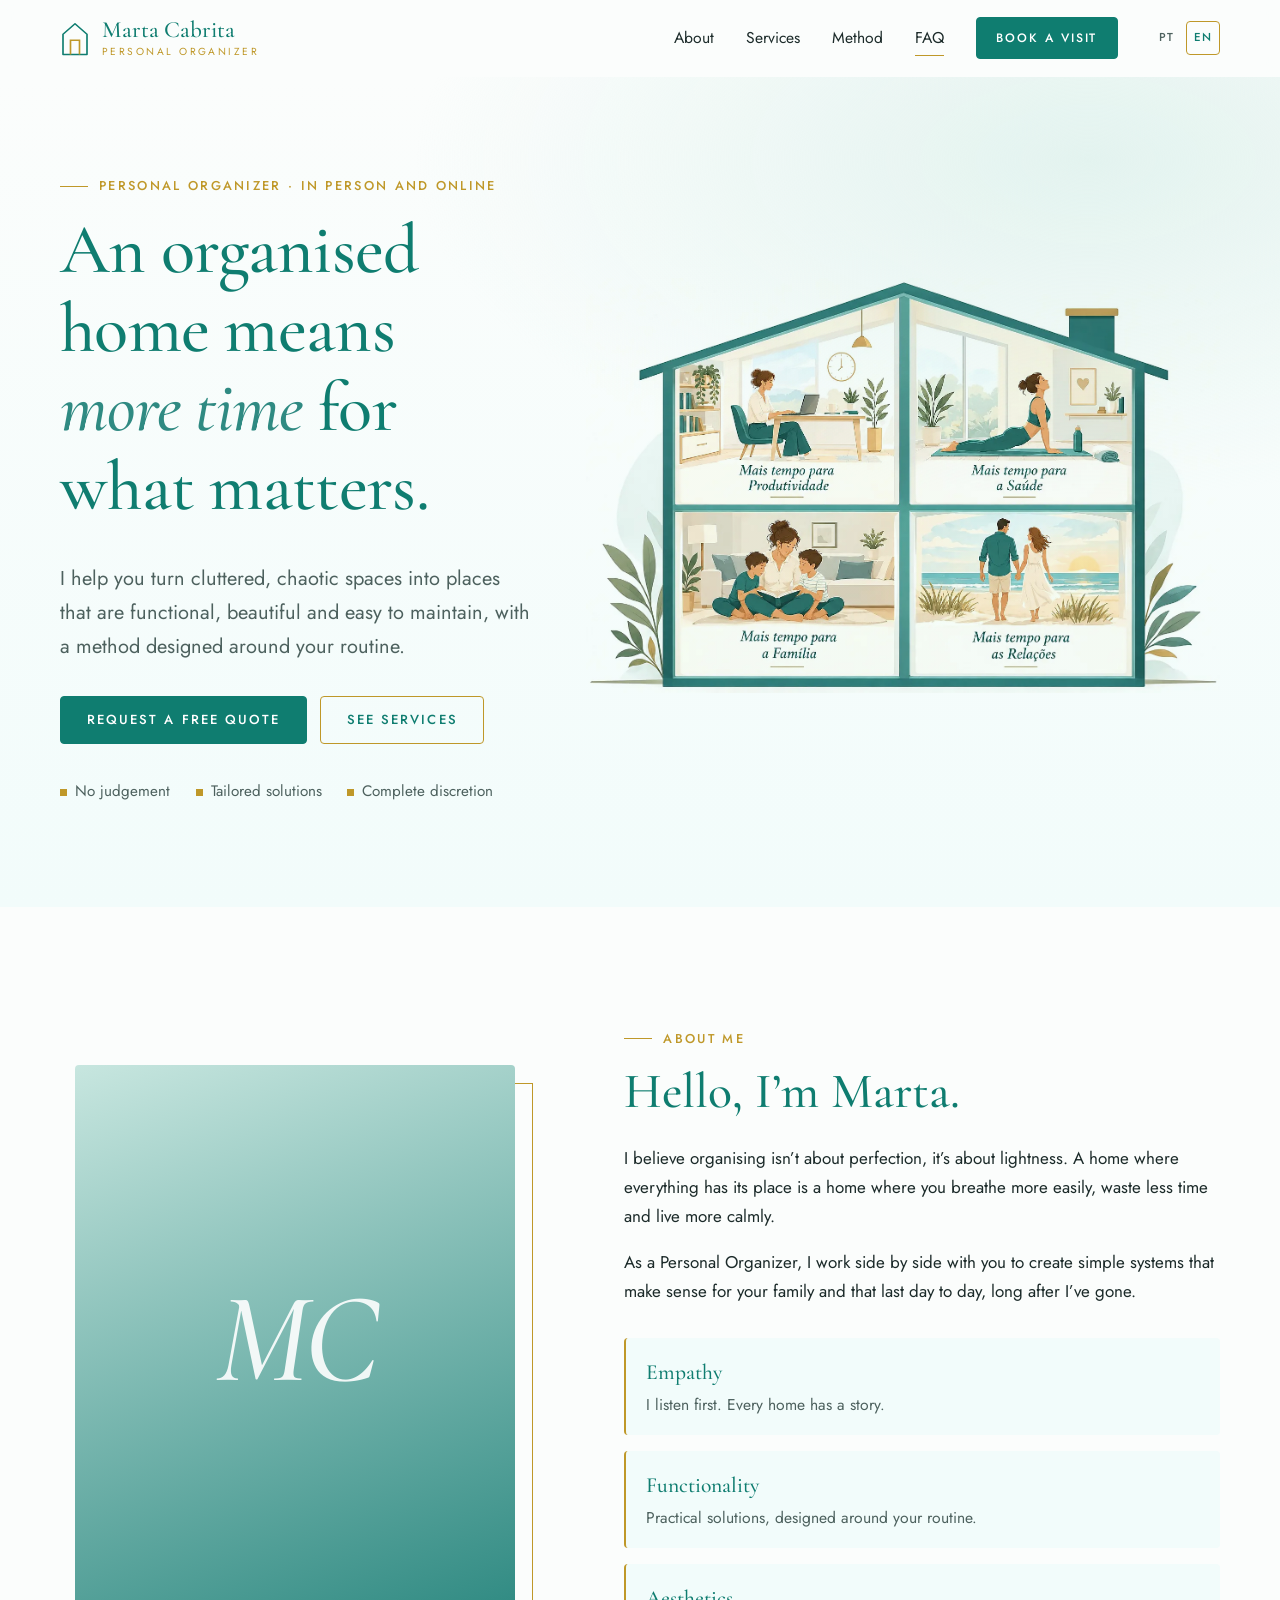
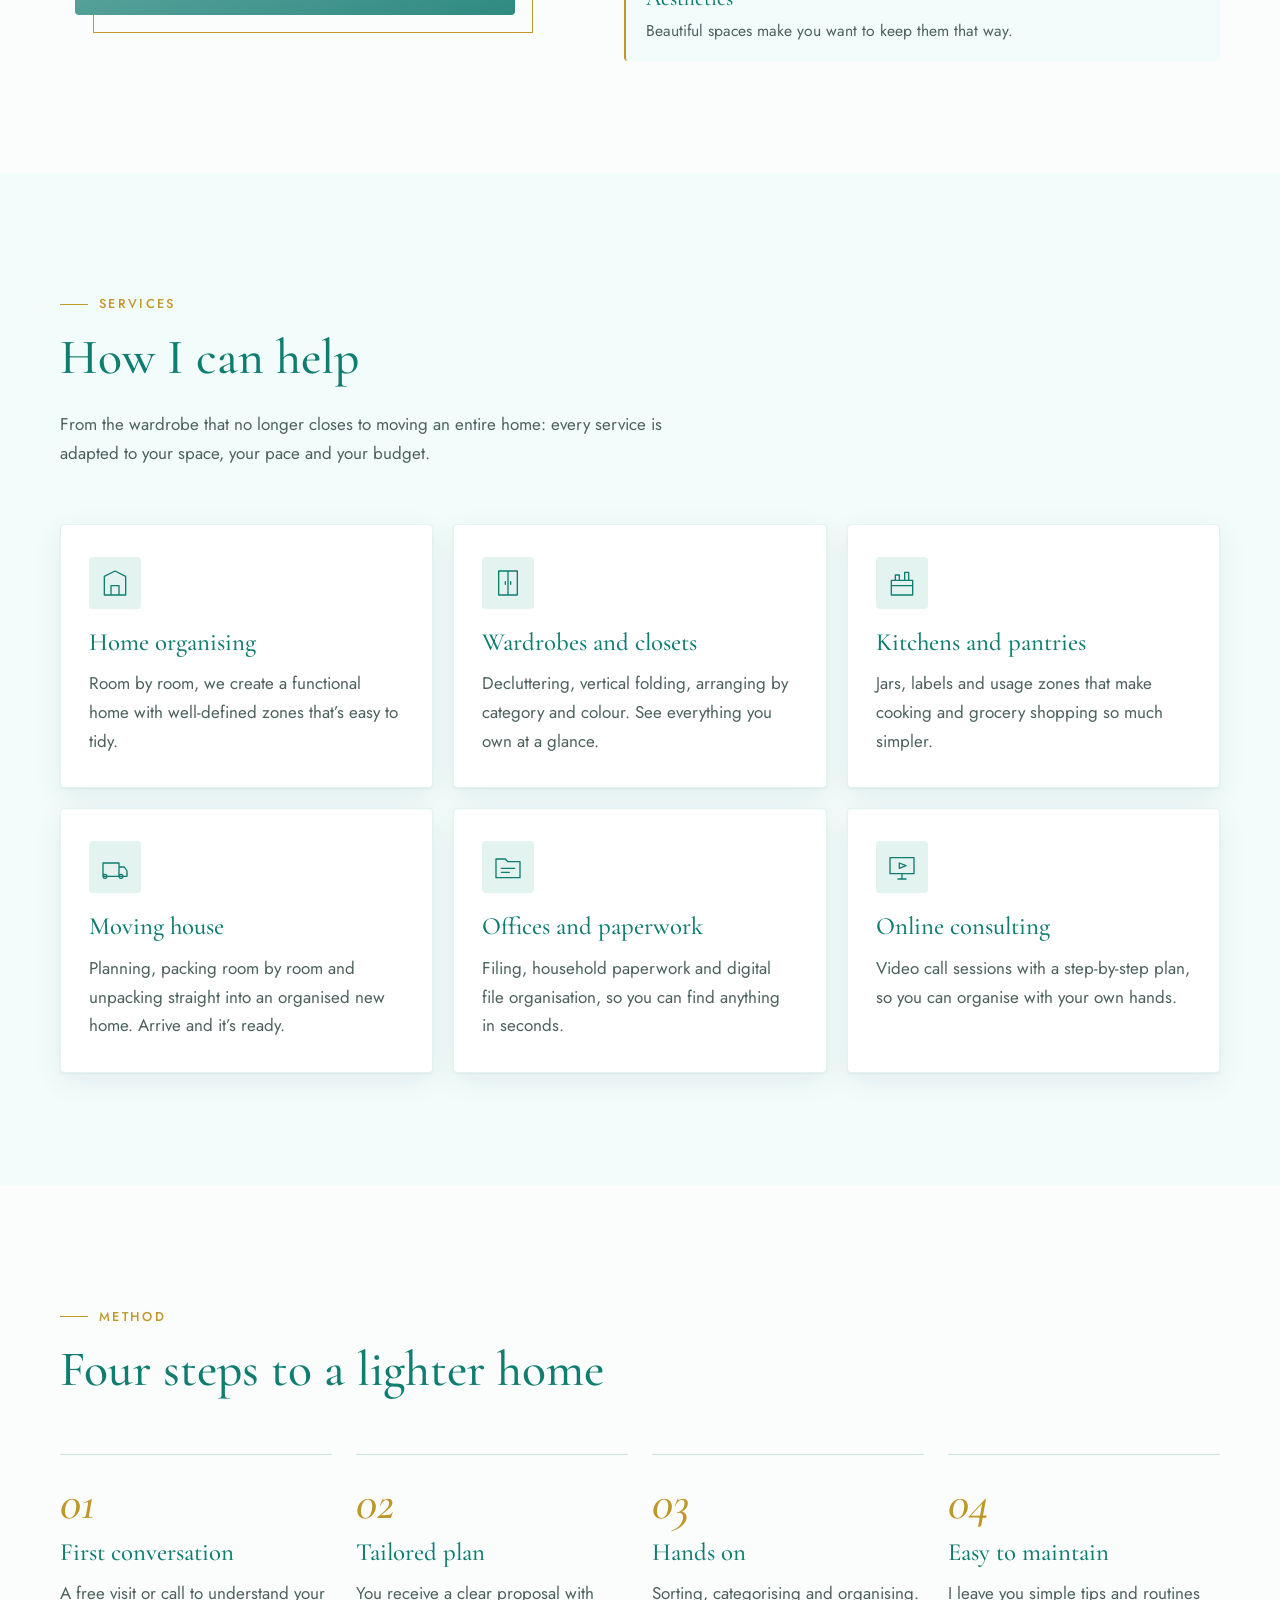
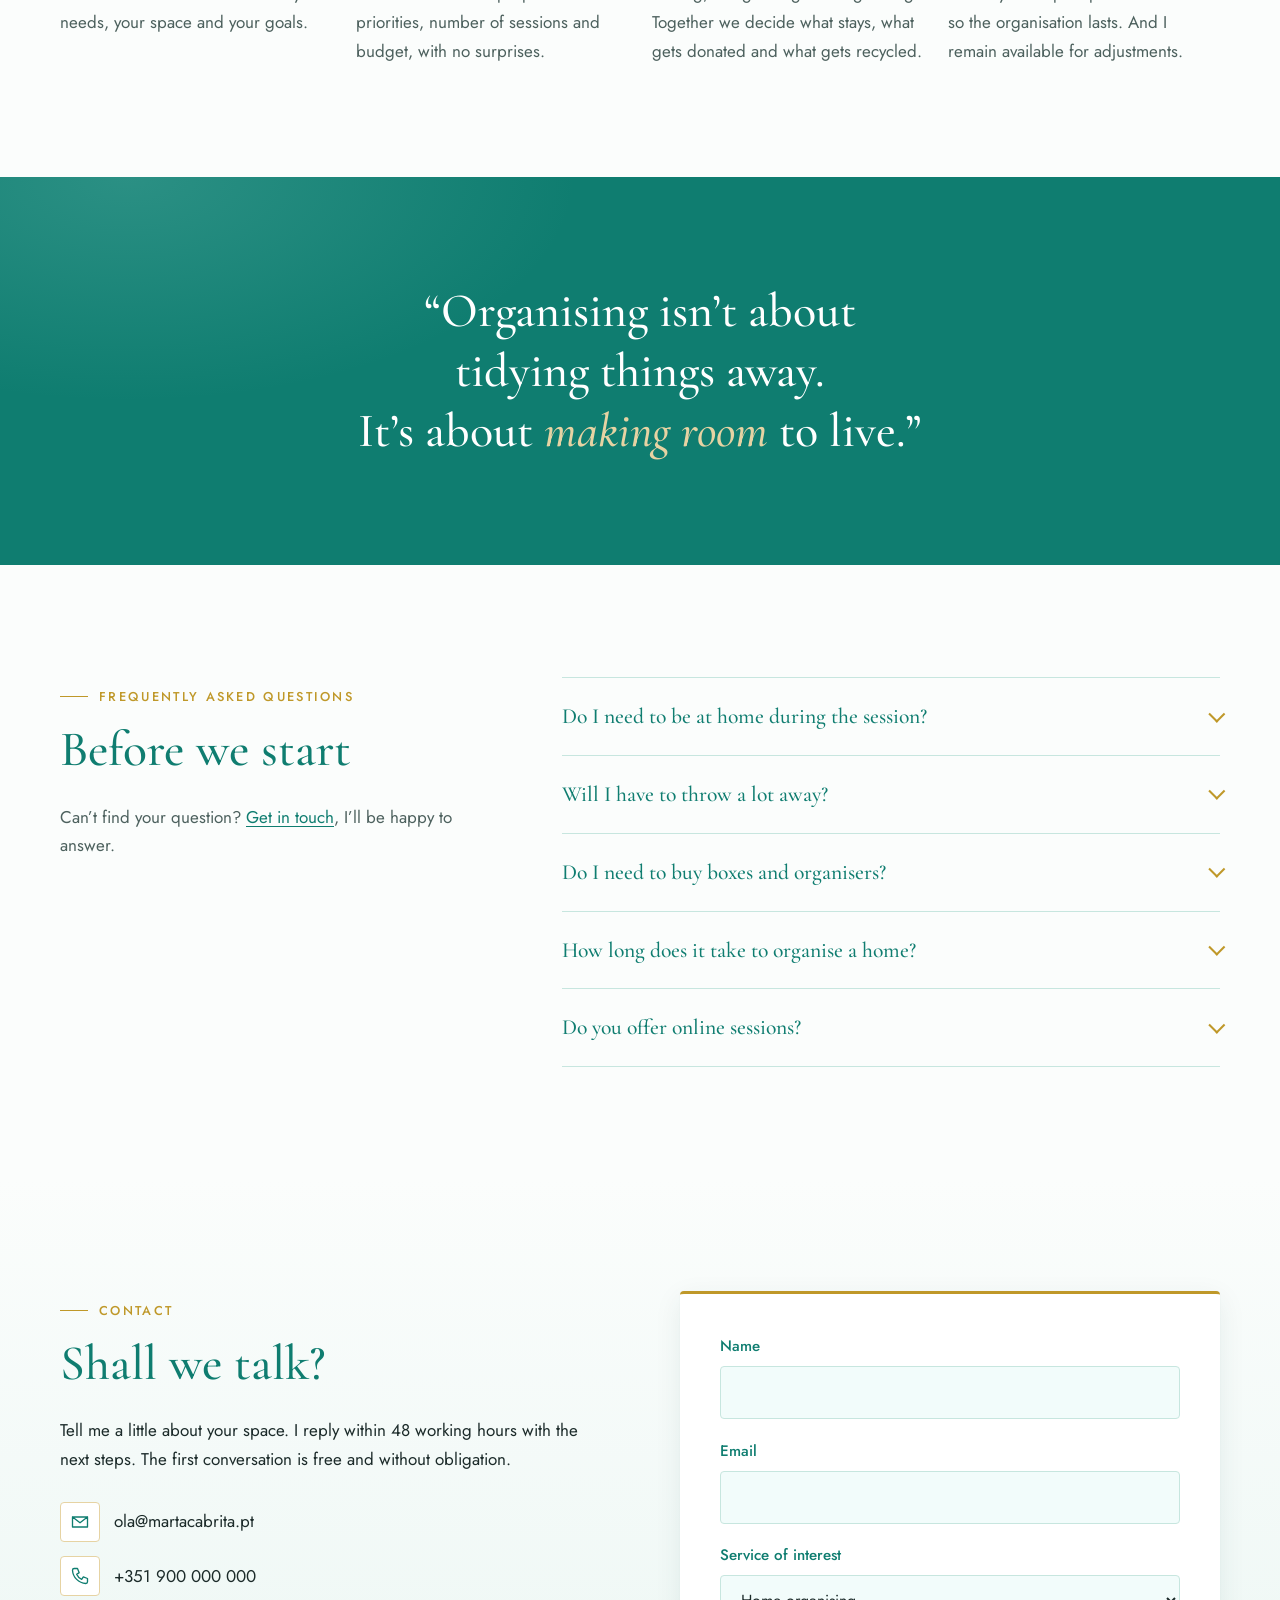
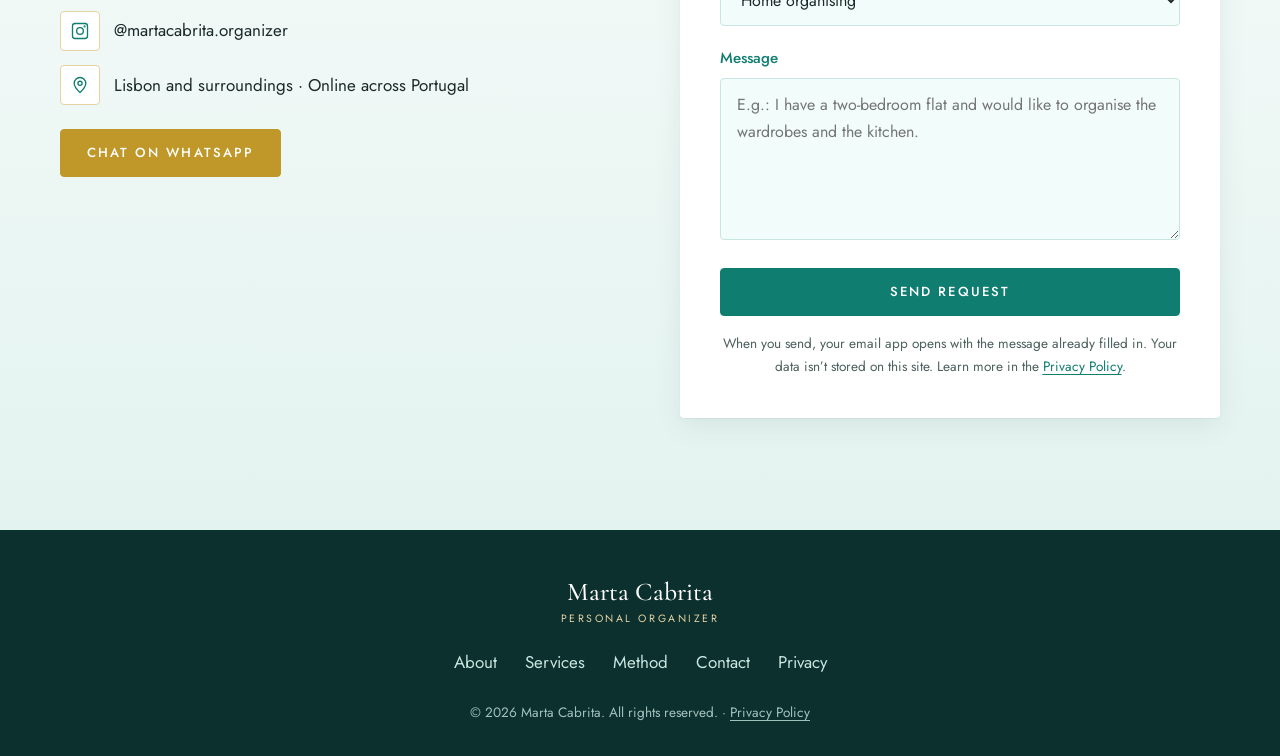
==== commit edeea107: "Add files via upload" ====
--- a/index.html
+++ b/index.html
@@ -272,9 +272,16 @@
 .hero-points li::before {
   content: ""; width: 7px; height: 7px; background: var(--gold);
 }
-.hero-art { margin: 0; justify-self: center; width: min(100%, 420px); }
-@media (max-width: 899px) { .hero-art { width: min(80%, 300px); } }
-.hero-art svg { width: 100%; height: auto; filter: drop-shadow(0 30px 40px rgb(18 63 60 / .12)); }
+.hero-art { margin: 0; width: 100%; }
+.hero-art img {
+  display: block; width: 100%; height: auto;
+  mix-blend-mode: multiply; /* o fundo creme da imagem funde-se com o fundo do site */
+}
+@media (min-width: 900px) {
+  .hero-inner { grid-template-columns: minmax(0, .9fr) minmax(0, 1.2fr); gap: clamp(2rem, 4vw, 4rem); }
+  .hero-art { margin-right: calc(-1 * clamp(0rem, 2vw, 2rem)); }
+}
+@media (max-width: 899px) { .hero-art { max-width: 640px; justify-self: center; } }
 
 /* ---------- Secções ---------- */
 .section { padding: clamp(4rem, 9vw, 7rem) 0; }
@@ -555,9 +562,7 @@
           <li class="lang-item">
             <div class="lang-switch" role="group" aria-label="Idioma">
               <button type="button" lang="pt" data-lang="pt" aria-pressed="true" title="Português">PT</button>
-              <button type="button" lang="en" data-lang="en" aria-pressed="false" title="English">EN</button>
-              <button type="button" lang="es" data-lang="es" aria-pressed="false" title="Español">ES</button>
-              <button type="button" lang="fr" data-lang="fr" aria-pressed="false" title="Français">FR</button>
+              <button type="button" lang="en" data-lang="en" aria-pressed="false" title="English">EN</button> 
             </div>
           </li>
         </ul>
@@ -571,9 +576,10 @@
       <div class="container hero-inner">
         <div class="hero-copy">
           <p data-i18n="k8" class="eyebrow">Personal Organizer · Presencial e online</p>
-          <h1 data-i18n="k9" id="hero-title">Uma casa organizada é <em>mais tempo</em> para o que importa.</h1>
-          <p data-i18n="k10" class="lead">Ajudo-o a transformar espaços cheios e caóticos em lugares funcionais, bonitos e fáceis de manter, com um método pensado para a sua rotina.</p>
+          <h1 data-i18n="k9" id="hero-title">Uma casa organizada não é perfeita,<em> mas sim funcional.</em></h1>
+          <p data-i18n="k10" class="lead">Crio soluções de organização pensadas para a sua casa e para a sua forma de viver, para que cada espaço seja mais funcional, simples de manter e verdadeiramente seu.</p>
           <div class="hero-actions">
+
             <a data-i18n="k11" class="btn" href="#contacto">Pedir orçamento gratuito</a>
             <a data-i18n="k12" class="btn btn-ghost" href="#servicos">Ver serviços</a>
           </div>
@@ -584,40 +590,8 @@
           </ul>
         </div>
 
-        <figure class="hero-art" aria-hidden="true">
-          <svg viewBox="0 0 420 480" role="presentation">
-            <defs>
-              <linearGradient id="g-arch" x1="0" y1="0" x2="0" y2="1">
-                <stop offset="0" stop-color="#e3f3ef"/><stop offset="1" stop-color="#c7e6df"/>
-              </linearGradient>
-            </defs>
-            <!-- moldura dourada -->
-            <rect rx="4" x="24" y="16" width="372" height="460" fill="none" stroke="#c9a24d" stroke-width="1.5"/>
-            <!-- estante -->
-            <rect rx="4" x="44" y="36" width="332" height="420" fill="url(#g-arch)"/>
-            <rect rx="2" x="44" y="36" width="332" height="14" fill="#1f6f6a"/>
-            <rect rx="2" x="44" y="442" width="332" height="14" fill="#1f6f6a"/>
-            <rect rx="1" x="44" y="36" width="8" height="420" fill="#1f6f6a"/>
-            <rect rx="1" x="368" y="36" width="8" height="420" fill="#1f6f6a"/>
-            <!-- prateleiras -->
-            <g fill="#b8913a"><rect rx="1" x="52" y="170" width="316" height="5"/><rect rx="1" x="52" y="300" width="316" height="5"/></g>
-            <!-- toalhas dobradas -->
-            <g><rect rx="2" x="80" y="146" width="84" height="24" fill="#2f8a82"/><rect rx="2" x="80" y="122" width="84" height="24" fill="#5fb3a9"/><rect rx="2" x="80" y="98" width="84" height="24" fill="#9fd3ca"/>
-               <path d="M80 122h84M80 146h84" stroke="#fff" stroke-width="1.5"/></g>
-            <!-- frascos -->
-            <g><rect rx="2" x="190" y="110" width="34" height="60" fill="#fff" stroke="#1f6f6a" stroke-width="2"/><rect rx="2" x="188" y="100" width="38" height="10" fill="#c9a24d"/>
-               <rect rx="2" x="234" y="126" width="34" height="44" fill="#fff" stroke="#1f6f6a" stroke-width="2"/><rect rx="2" x="232" y="116" width="38" height="10" fill="#c9a24d"/></g>
-            <!-- livros -->
-            <g><rect rx="2" x="292" y="96" width="14" height="74" fill="#1f6f6a"/><rect rx="2" x="306" y="106" width="12" height="64" fill="#c9a24d"/><rect rx="2" x="318" y="100" width="14" height="70" fill="#5fb3a9"/>
-               <path d="M334 170l8-66 12 1.5-8 64.5Z" fill="#2f8a82" stroke="#2f8a82" stroke-width="1.5" stroke-linejoin="round"/></g>
-            <!-- cestos -->
-            <g><rect rx="2" x="76" y="232" width="124" height="68" fill="#d9bd7a"/><path d="M76 249h124M76 266h124M76 283h124" stroke="#b8913a" stroke-width="2"/><rect rx="2" x="118" y="220" width="40" height="12" fill="none" stroke="#b8913a" stroke-width="3"/>
-               <rect rx="2" x="220" y="232" width="124" height="68" fill="#d9bd7a"/><path d="M220 249h124M220 266h124M220 283h124" stroke="#b8913a" stroke-width="2"/><rect rx="2" x="262" y="220" width="40" height="12" fill="none" stroke="#b8913a" stroke-width="3"/></g>
-            <!-- gavetas etiquetadas -->
-            <g fill="#fff" stroke="#1f6f6a" stroke-width="2"><rect rx="2" x="60" y="318" width="146" height="56"/><rect rx="2" x="214" y="318" width="146" height="56"/><rect rx="2" x="60" y="380" width="146" height="56"/><rect rx="2" x="214" y="380" width="146" height="56"/></g>
-            <g fill="#e3f3ef" stroke="#c9a24d" stroke-width="1.5"><rect rx="2" x="113" y="334" width="40" height="12"/><rect rx="2" x="267" y="334" width="40" height="12"/><rect rx="2" x="113" y="396" width="40" height="12"/><rect rx="2" x="267" y="396" width="40" height="12"/></g>
-            <g fill="#b8913a"><rect rx="1" x="121" y="356" width="24" height="3"/><rect rx="1" x="275" y="356" width="24" height="3"/><rect rx="1" x="121" y="418" width="24" height="3"/><rect rx="1" x="275" y="418" width="24" height="3"/></g>
-          </svg>
+        <figure class="hero-art">
+          <img data-i18n-alt="k190" src="[data-uri]" width="1477" height="967" alt="Casa com quatro divisões organizadas: mais tempo para a produtividade, para a saúde, para a família e para as relações." fetchpriority="high" decoding="async">
         </figure>
       </div>
     </section>
@@ -1309,6 +1283,11 @@
 "Marta Cabrita, Personal Organizer. Organising homes, wardrobes, kitchens, moves and offices, in person and online. Functional, beautiful spaces that are easy to maintain.",
 "Marta Cabrita, Personal Organizer. Organización de casas, armarios, cocinas, mudanzas y oficinas, presencial y online. Espacios funcionales, bonitos y fáciles de mantener.",
 "Marta Cabrita, Personal Organizer. Organisation de maisons, d’armoires, de cuisines, de déménagements et de bureaux, à domicile et en ligne. Des espaces fonctionnels, beaux et faciles à entretenir."
+],
+"k190": [
+"A house with four organised rooms: more time for productivity, health, family and relationships.",
+"Casa con cuatro estancias organizadas: más tiempo para la productividad, la salud, la familia y las relaciones.",
+"Maison aux quatre pièces organisées : plus de temps pour la productivité, la santé, la famille et les relations."
 ]
 };
     const UI = {"pt": {"menuOpen": "Abrir menu", "menuClose": "Fechar menu", "subject": "Pedido de contacto", "name": "Nome", "email": "Email", "service": "Serviço", "lang": "Idioma"}, "en": {"menuOpen": "Open menu", "menuClose": "Close menu", "subject": "Contact request", "name": "Name", "email": "Email", "service": "Service", "lang": "Language"}, "es": {"menuOpen": "Abrir menú", "menuClose": "Cerrar menú", "subject": "Solicitud de contacto", "name": "Nombre", "email": "Email", "service": "Servicio", "lang": "Idioma"}, "fr": {"menuOpen": "Ouvrir le menu", "menuClose": "Fermer le menu", "subject": "Demande de contact", "name": "Nom", "email": "E-mail", "service": "Service", "lang": "Langue"}};
@@ -1318,7 +1297,7 @@
     const orig = { title: document.title, desc: meta ? meta.content : '' };
     const els = [...document.querySelectorAll('[data-i18n]')].map((el) => ({ el, key: el.dataset.i18n, pt: el.innerHTML }));
     const attrs = [];
-    ['aria-label', 'placeholder', 'href'].forEach((a) => {
+    ['aria-label', 'placeholder', 'href', 'alt'].forEach((a) => {
       document.querySelectorAll('[data-i18n-' + a + ']').forEach((el) => {
         attrs.push({ el, a, key: el.getAttribute('data-i18n-' + a), pt: el.getAttribute(a) });
       });
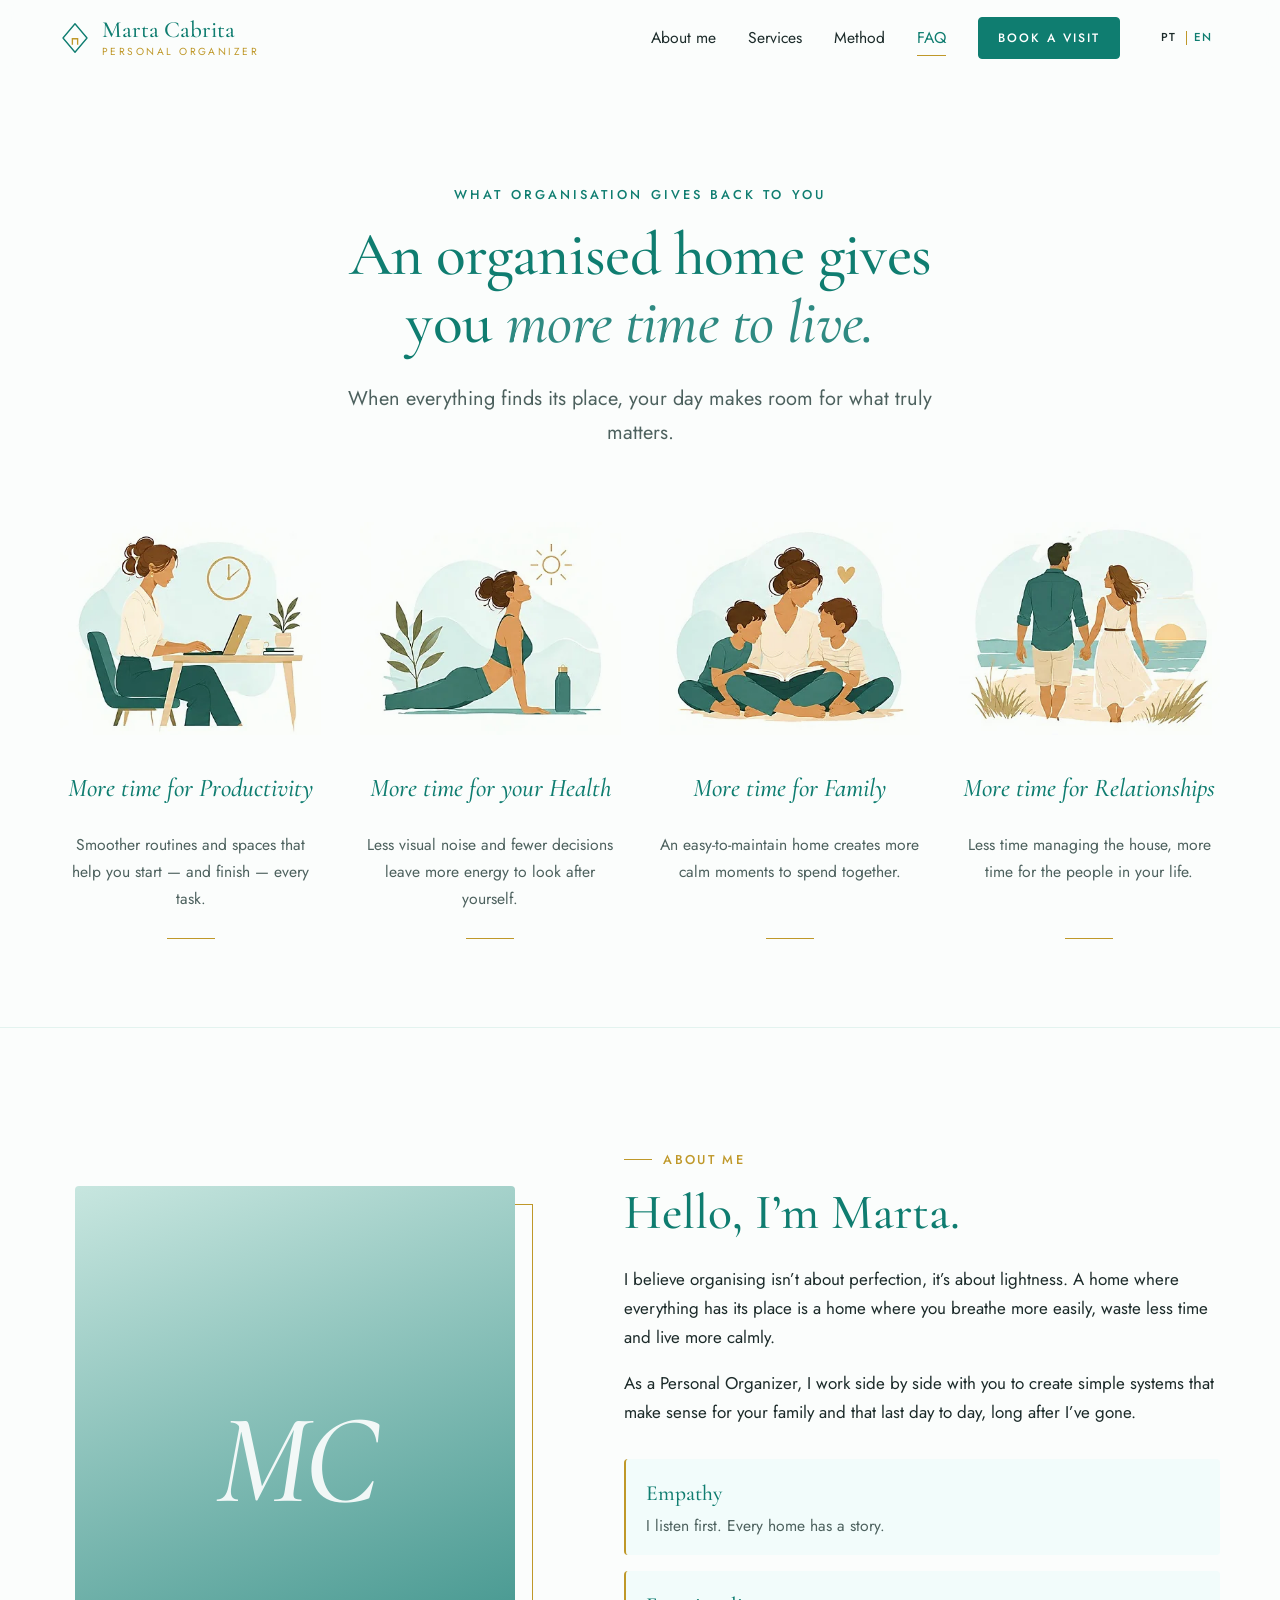
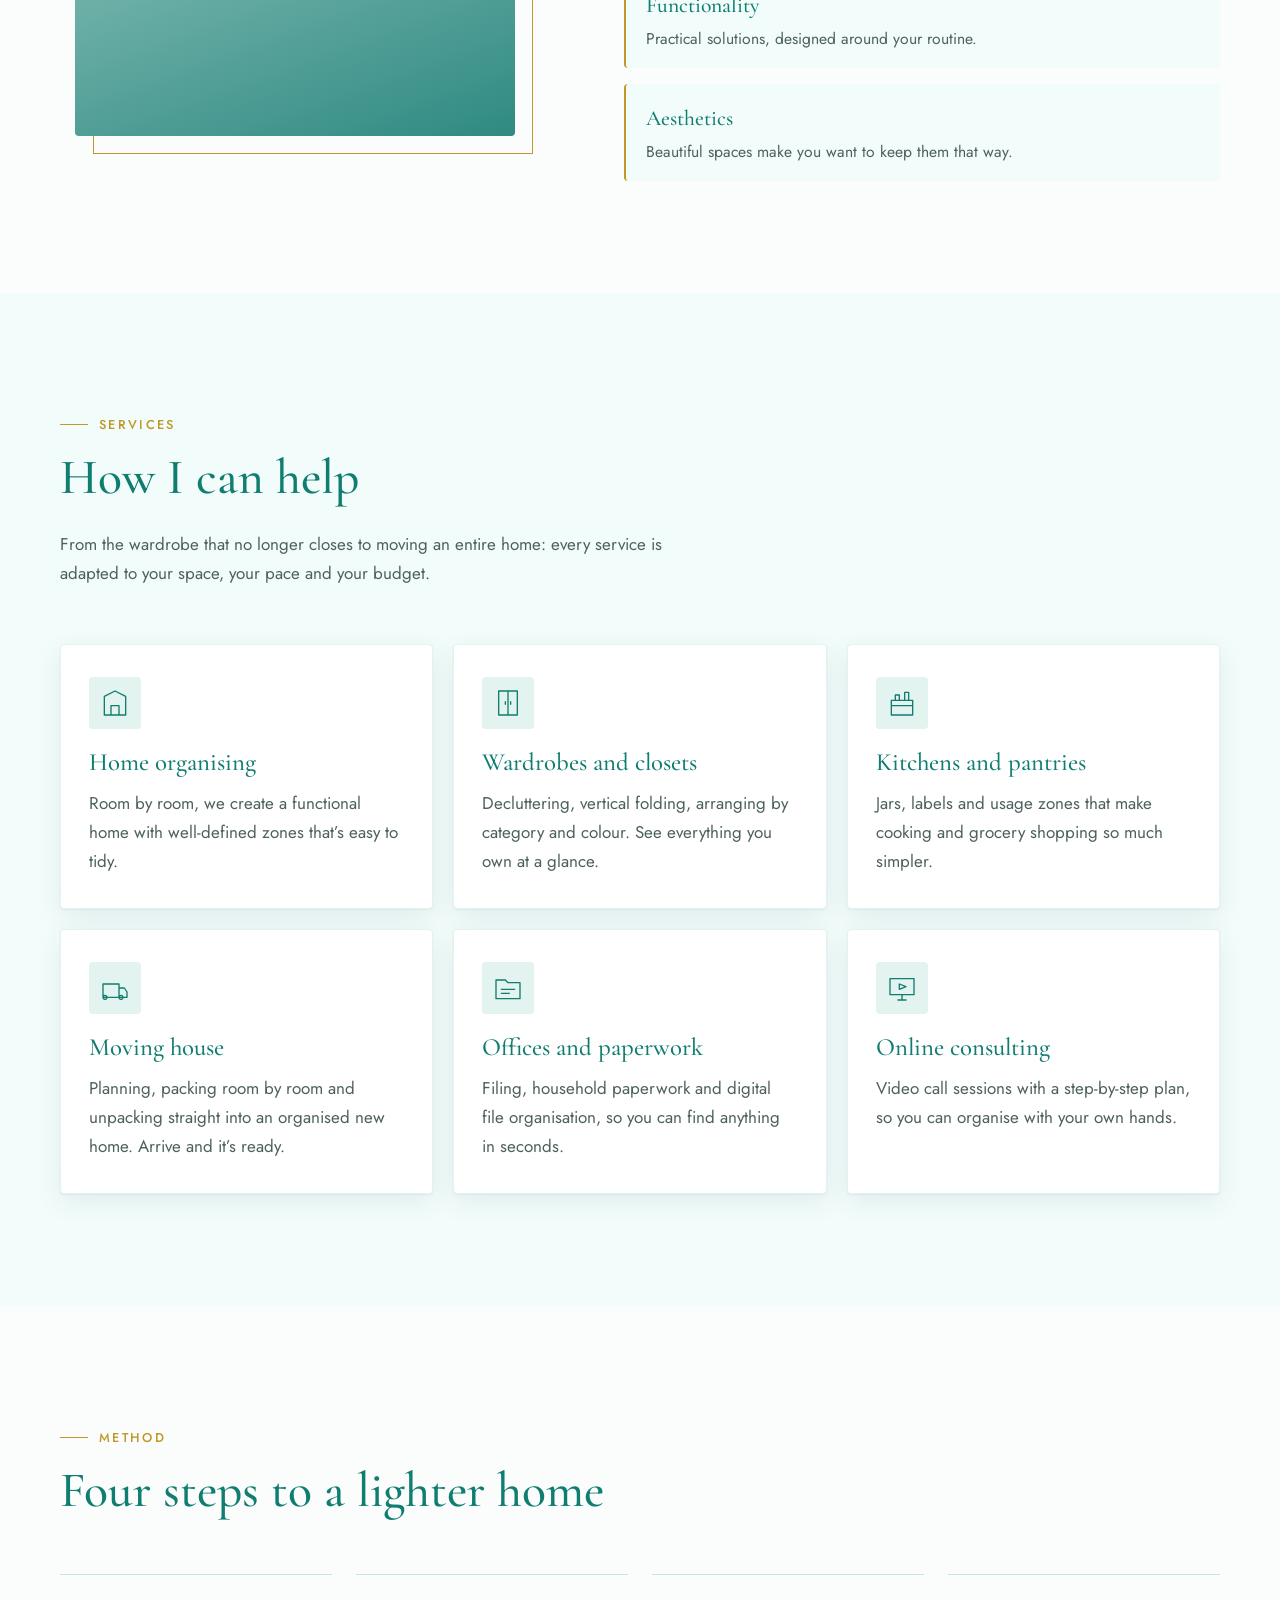
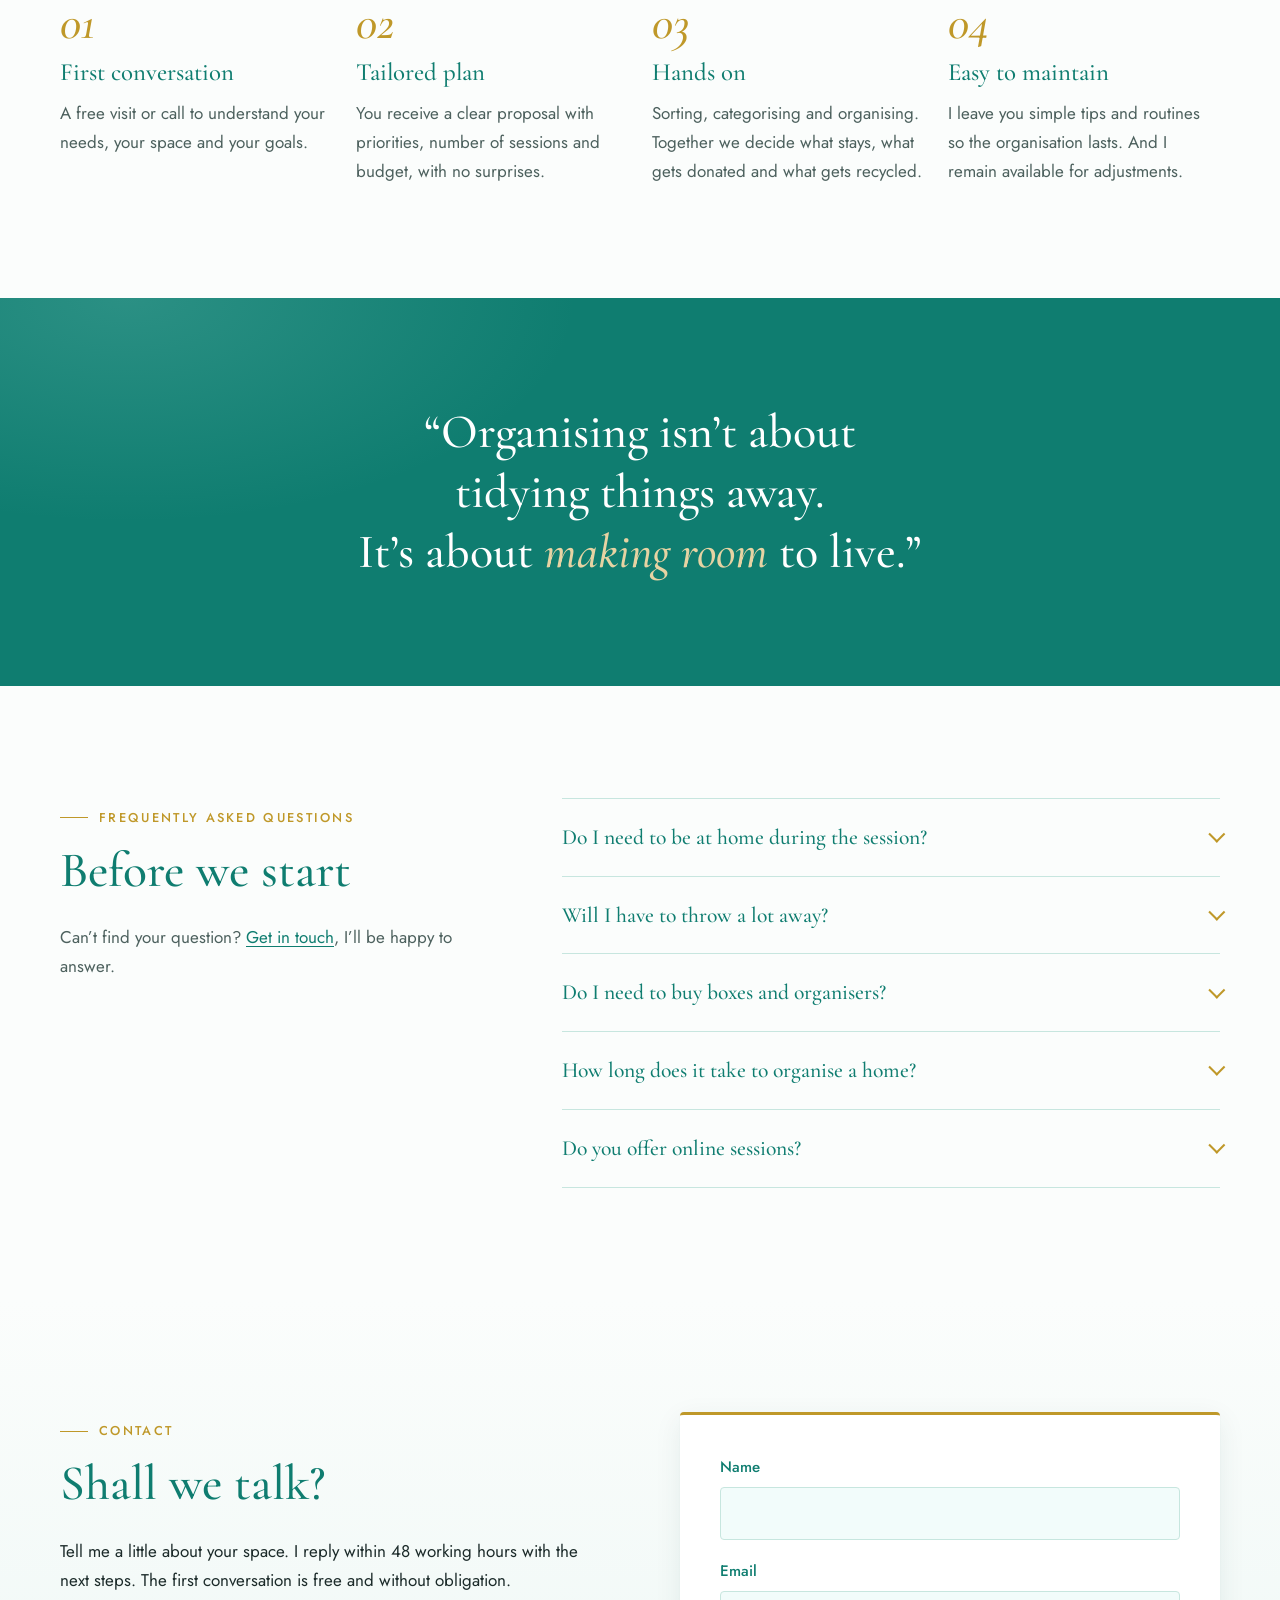
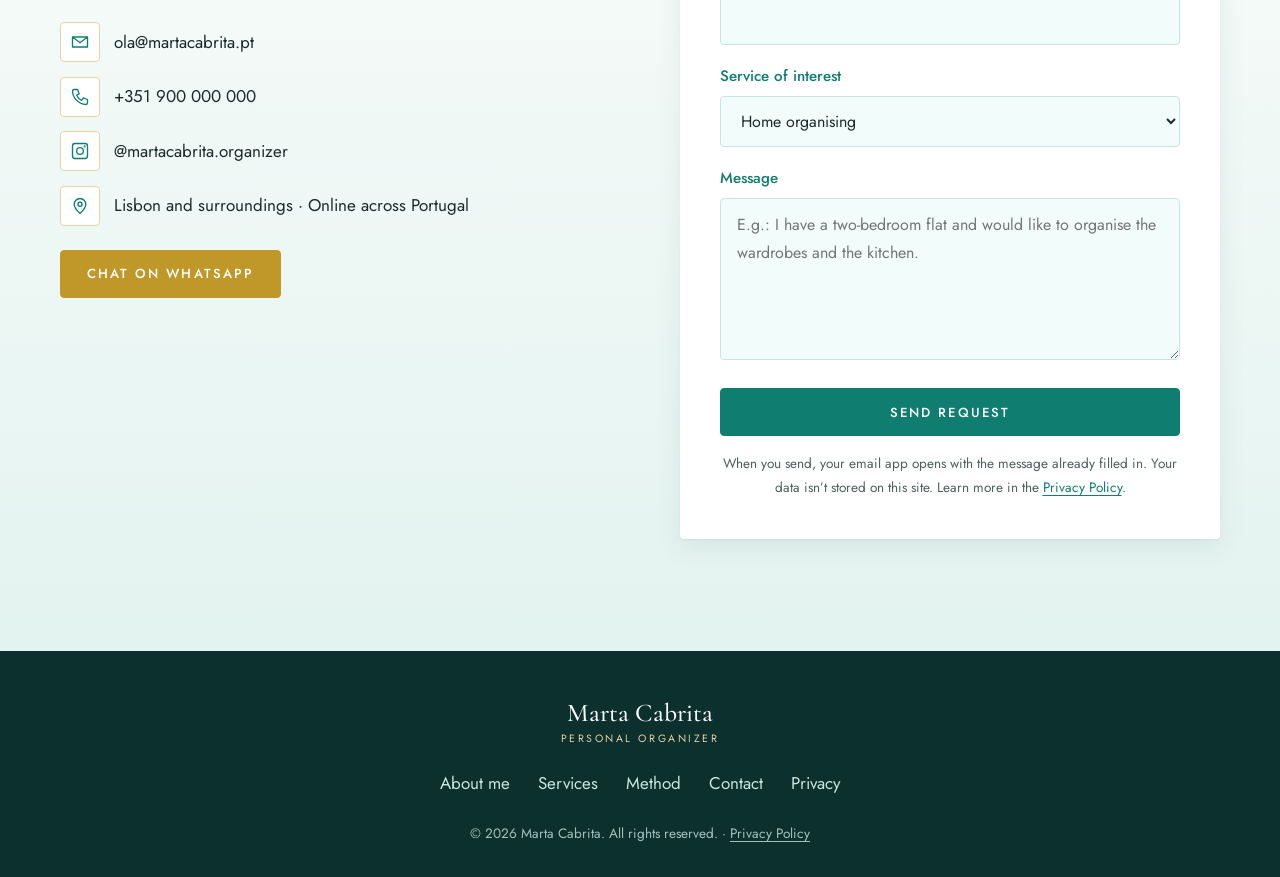
==== commit dfb10072: "Add files via upload" ====
--- a/index.html
+++ b/index.html
@@ -18,7 +18,7 @@
   <meta property="og:url" content="https://martacabrita.pages.dev/">
   <meta name="twitter:card" content="summary">
 
-  <link rel="icon" href="data:image/svg+xml,%3Csvg xmlns='http://www.w3.org/2000/svg' viewBox='0 0 64 64'%3E%3Crect width='64' height='64' rx='8' fill='%231f6f6a'/%3E%3Cpath d='M14 54V27L32 12l18 15v27Z' fill='none' stroke='%23fff' stroke-width='3.5' stroke-linejoin='round'/%3E%3Cpath d='M25 54V35h14v19' fill='none' stroke='%23e6d3a3' stroke-width='3.5'/%3E%3C/svg%3E" type="image/svg+xml">
+  <link rel="icon" href="data:image/svg+xml,%3Csvg xmlns='http://www.w3.org/2000/svg' viewBox='0 0 64 64'%3E%3Crect width='64' height='64' rx='8' fill='%231f6f6a'/%3E%3Cpath d='M32 9l23 23-23 23L9 32Z' fill='none' stroke='%23fff' stroke-width='3.5' stroke-linejoin='round'/%3E%3Cpath d='M26.5 44V33h11v11' fill='none' stroke='%23e6d3a3' stroke-width='3.5'/%3E%3C/svg%3E" type="image/svg+xml">
 
 
   <script>
@@ -484,6 +484,38 @@
   .site-nav .lang-item { order: 99; padding-top: 1rem; }
   .lang-switch { justify-content: center; gap: .5rem; }
   .lang-switch button { min-width: 48px; min-height: 44px; font-size: .8rem; }
+}
+/* ---------- Topo: benefícios (maqueta) ---------- */
+.hero { background: var(--paper); padding: clamp(3.5rem, 8vw, 6.5rem) 0 clamp(3.5rem, 7vw, 5.5rem); border-bottom: 1px solid var(--aqua-100); overflow: visible; }
+.hero-intro { text-align: center; max-width: 52rem; margin: 0 auto clamp(3rem, 6vw, 4.5rem); }
+.hero-intro .eyebrow { color: var(--aqua-700); letter-spacing: .24em; }
+.hero-intro .eyebrow::before { display: none; }
+.hero-intro h1 { font-size: clamp(2.3rem, 4.8vw, 4rem); margin-bottom: 0; }
+.hero-intro h1 em { display: inline-block; }
+.hero-intro .lead { margin: 1.5rem auto 0; max-width: 40rem; }
+.benefits { display: grid; grid-template-columns: repeat(4, minmax(0, 1fr)); gap: clamp(1.5rem, 3vw, 2.5rem); }
+.benefit { display: flex; flex-direction: column; align-items: center; text-align: center; }
+.benefit img { width: 100%; max-width: 270px; height: auto; mix-blend-mode: multiply; margin-bottom: 1.4rem; }
+.benefit-label { font-size: .76rem; font-weight: 500; letter-spacing: .22em; text-transform: uppercase; color: var(--aqua-700); margin: 0 0 .7rem; }
+.benefit-title { font-style: italic; font-size: clamp(1.45rem, 2vw, 1.85rem); line-height: 1.18; margin: 0 0 .9rem; text-wrap: balance; }
+.benefit-text { color: var(--muted); font-size: .98rem; line-height: 1.7; max-width: 19rem; margin: 0 0 1.6rem; }
+.nowrap { white-space: nowrap; }
+@media (min-width: 561px) { .benefit-title { min-height: 2.36em; display: flex; align-items: center; justify-content: center; } }
+.benefit::after { content: ""; width: 48px; height: 1px; background: var(--gold); margin-top: auto; }
+@media (max-width: 1000px) { .benefits { grid-template-columns: repeat(2, minmax(0, 1fr)); row-gap: 3rem; } }
+@media (max-width: 560px) {
+  .benefits { grid-template-columns: 1fr; row-gap: 2.75rem; }
+  .benefit img { max-width: 240px; }
+}
+
+/* ---------- Cabeçalho (maqueta) ---------- */
+.site-nav a[aria-current="true"] { color: var(--aqua-700); }
+.lang-switch { gap: 0; }
+.lang-switch button, .lang-switch button[aria-pressed="true"] { border: 0; color: var(--ink); position: relative; }
+.lang-switch button[aria-pressed="true"] { color: var(--aqua-700); font-weight: 600; }
+.lang-switch button + button::before {
+  content: ""; position: absolute; left: 0; top: 50%; width: 1px; height: 14px;
+  background: var(--gold); transform: translateY(-50%);
 }
   </style>
 
@@ -543,7 +575,7 @@
   <header class="site-header" id="topo">
     <div class="container header-inner">
       <a data-i18n-aria-label="k174" class="brand" href="#topo" aria-label="Marta Cabrita, início">
-        <svg class="brand-mark" viewBox="0 0 40 48" aria-hidden="true"><path d="M4 46V19L20 5l16 14v27Z" fill="none" stroke="currentColor" stroke-width="2.2" stroke-linejoin="round"/><path d="M14 46V27h12v19" fill="none" stroke="var(--gold)" stroke-width="2.2"/></svg>
+        <svg class="brand-mark" viewBox="0 0 40 48" aria-hidden="true"><path d="M20 5l16 19-16 19L4 24Z" fill="none" stroke="currentColor" stroke-width="1.8" stroke-linejoin="round"/><path d="M16.5 33v-8h7v8" fill="none" stroke="var(--gold)" stroke-width="1.8"/></svg>
         <span class="brand-text">Marta Cabrita<small>Personal Organizer</small></span>
       </a>
 
@@ -554,10 +586,10 @@
 
       <nav data-i18n-aria-label="k175" class="site-nav" id="menu" aria-label="Principal">
         <ul>
-          <li><a data-i18n="k3" href="#sobre">Sobre</a></li>
+          <li><a data-i18n="k3" href="#sobre">Sobre mim</a></li>
           <li><a data-i18n="k4" href="#servicos">Serviços</a></li>
           <li><a data-i18n="k5" href="#metodo">Método</a></li>
-          <li><a data-i18n="k6" href="#faq">Perguntas</a></li>
+          <li><a data-i18n="k6" href="#faq">FAQ</a></li>
           <li><a data-i18n="k7" class="btn btn-small" href="#contacto">Marcar visita</a></li>
           <li class="lang-item">
             <div class="lang-switch" role="group" aria-label="Idioma">
@@ -573,26 +605,38 @@
   <main id="conteudo">
     <!-- HERO -->
     <section class="hero" aria-labelledby="hero-title">
-      <div class="container hero-inner">
-        <div class="hero-copy">
-          <p data-i18n="k8" class="eyebrow">Personal Organizer · Presencial e online</p>
-          <h1 data-i18n="k9" id="hero-title">Uma casa organizada não é perfeita,<em> mas sim funcional.</em></h1>
-          <p data-i18n="k10" class="lead">Crio soluções de organização pensadas para a sua casa e para a sua forma de viver, para que cada espaço seja mais funcional, simples de manter e verdadeiramente seu.</p>
-          <div class="hero-actions">
-
-            <a data-i18n="k11" class="btn" href="#contacto">Pedir orçamento gratuito</a>
-            <a data-i18n="k12" class="btn btn-ghost" href="#servicos">Ver serviços</a>
-          </div>
-          <ul data-i18n-aria-label="k176" class="hero-points" aria-label="Destaques">
-            <li data-i18n="k13">Sem julgamentos</li>
-            <li data-i18n="k14">Soluções à medida</li>
-            <li data-i18n="k15">Total discrição</li>
-          </ul>
-        </div>
-
-        <figure class="hero-art">
-          <img data-i18n-alt="k190" src="[data-uri]" width="1477" height="967" alt="Casa com quatro divisões organizadas: mais tempo para a produtividade, para a saúde, para a família e para as relações." fetchpriority="high" decoding="async">
-        </figure>
+      <div class="container">
+        <header class="hero-intro">
+          <p data-i18n="k191" class="eyebrow">O que a organização lhe devolve</p>
+          <h1 data-i18n="k192" id="hero-title">Uma casa organizada <span class="nowrap">dá-lhe</span> <em>mais tempo para viver.</em></h1>
+          <p data-i18n="k193" class="lead">Quando cada coisa encontra o seu lugar, o dia ganha espaço para aquilo que verdadeiramente importa.</p>
+        </header>
+        <ul class="benefits">
+          <li class="benefit reveal">
+            <img src="[data-uri]" width="380" height="310" alt="" loading="eager" decoding="async">
+           
+            <h2 data-i18n="k198" class="benefit-title">Mais tempo para a Produtividade</h2>
+            <p data-i18n="k202" class="benefit-text">Rotinas mais fluidas e espaços que ajudam a começar — e a terminar — cada tarefa.</p>
+          </li>
+          <li class="benefit reveal">
+            <img src="[data-uri]" width="380" height="310" alt="" loading="eager" decoding="async">
+            
+            <h2 data-i18n="k199" class="benefit-title">Mais tempo para a Saúde</h2>
+            <p data-i18n="k203" class="benefit-text">Menos ruído visual e menos decisões deixam mais energia para cuidar de si.</p>
+          </li>
+          <li class="benefit reveal">
+            <img src="[data-uri]" width="380" height="310" alt="" loading="eager" decoding="async">
+            
+            <h2 data-i18n="k200" class="benefit-title">Mais tempo para a Família</h2>
+            <p data-i18n="k204" class="benefit-text">Uma casa simples de manter cria mais momentos tranquilos para estarem juntos.</p>
+          </li>
+          <li class="benefit reveal">
+            <img src="[data-uri]" width="380" height="310" alt="" loading="eager" decoding="async">
+            
+            <h2 data-i18n="k201" class="benefit-title">Mais tempo para as Relações</h2>
+            <p data-i18n="k205" class="benefit-text">Menos tempo a gerir a casa, mais disponibilidade para quem faz parte da sua vida.</p>
+          </li>
+        </ul>
       </div>
     </section>
 
@@ -803,7 +847,7 @@
       <p class="footer-brand">Marta Cabrita<small>Personal Organizer</small></p>
       <nav data-i18n-aria-label="k181" aria-label="Rodapé">
         <ul>
-          <li><a data-i18n="k3" href="#sobre">Sobre</a></li>
+          <li><a data-i18n="k3" href="#sobre">Sobre mim</a></li>
           <li><a data-i18n="k4" href="#servicos">Serviços</a></li>
           <li><a data-i18n="k5" href="#metodo">Método</a></li>
           <li><a data-i18n="k64" href="#contacto">Contacto</a></li>
@@ -830,7 +874,7 @@
 "Ouvrir le menu"
 ],
 "k3": [
-"About",
+"About me",
 "Sobre mí",
 "À propos"
 ],
@@ -846,8 +890,8 @@
 ],
 "k6": [
 "FAQ",
-"Preguntas",
-"Questions"
+"FAQ",
+"FAQ"
 ],
 "k7": [
 "Book a visit",
@@ -1288,6 +1332,81 @@
 "A house with four organised rooms: more time for productivity, health, family and relationships.",
 "Casa con cuatro estancias organizadas: más tiempo para la productividad, la salud, la familia y las relaciones.",
 "Maison aux quatre pièces organisées : plus de temps pour la productivité, la santé, la famille et les relations."
+],
+"k191": [
+"What organisation gives back to you",
+"Lo que la organización le devuelve",
+"Ce que l’organisation vous rend"
+],
+"k192": [
+"An organised home gives you <em>more time to live.<\/em>",
+"Una casa organizada le da <em>más tiempo para vivir.<\/em>",
+"Une maison organisée vous donne <em>plus de temps pour vivre.<\/em>"
+],
+"k193": [
+"When everything finds its place, your day makes room for what truly matters.",
+"Cuando cada cosa encuentra su lugar, el día gana espacio para lo que de verdad importa.",
+"Quand chaque chose trouve sa place, la journée laisse de la place à ce qui compte vraiment."
+],
+"k194": [
+"Productivity",
+"Productividad",
+"Productivité"
+],
+"k195": [
+"Health",
+"Salud",
+"Santé"
+],
+"k196": [
+"Family",
+"Familia",
+"Famille"
+],
+"k197": [
+"Relationships",
+"Relaciones",
+"Relations"
+],
+"k198": [
+"More time for Productivity",
+"Más tiempo para la Productividad",
+"Plus de temps pour la Productivité"
+],
+"k199": [
+"More time for your Health",
+"Más tiempo para la Salud",
+"Plus de temps pour la Santé"
+],
+"k200": [
+"More time for Family",
+"Más tiempo para la Familia",
+"Plus de temps pour la Famille"
+],
+"k201": [
+"More time for Relationships",
+"Más tiempo para las Relaciones",
+"Plus de temps pour les Relations"
+],
+"k202": [
+"Smoother routines and spaces that help you start — and finish — every task.",
+"Rutinas más fluidas y espacios que ayudan a empezar — y a terminar — cada tarea.",
+"Des routines plus fluides et des espaces qui aident à commencer — et à terminer — chaque tâche."
+],
+"k203": [
+"Less visual noise and fewer decisions leave more energy to look after yourself.",
+"Menos ruido visual y menos decisiones dejan más energía para cuidar de sí.",
+"Moins de bruit visuel et moins de décisions laissent plus d’énergie pour prendre soin de vous."
+],
+"k204": [
+"An easy-to-maintain home creates more calm moments to spend together.",
+"Una casa fácil de mantener crea más momentos tranquilos para estar juntos.",
+"Une maison simple à entretenir crée plus de moments paisibles à partager."
+],
+"k205": [
+"Less time managing the house, more time for the people in your life.",
+"Menos tiempo gestionando la casa, más disponibilidad para quienes forman parte de su vida.",
+"Moins de temps à gérer la maison, plus de disponibilité pour ceux qui font partie de votre vie."
 ]
 };
     const UI = {"pt": {"menuOpen": "Abrir menu", "menuClose": "Fechar menu", "subject": "Pedido de contacto", "name": "Nome", "email": "Email", "service": "Serviço", "lang": "Idioma"}, "en": {"menuOpen": "Open menu", "menuClose": "Close menu", "subject": "Contact request", "name": "Name", "email": "Email", "service": "Service", "lang": "Language"}, "es": {"menuOpen": "Abrir menú", "menuClose": "Cerrar menú", "subject": "Solicitud de contacto", "name": "Nombre", "email": "Email", "service": "Servicio", "lang": "Idioma"}, "fr": {"menuOpen": "Ouvrir le menu", "menuClose": "Fermer le menu", "subject": "Demande de contact", "name": "Nom", "email": "E-mail", "service": "Service", "lang": "Langue"}};
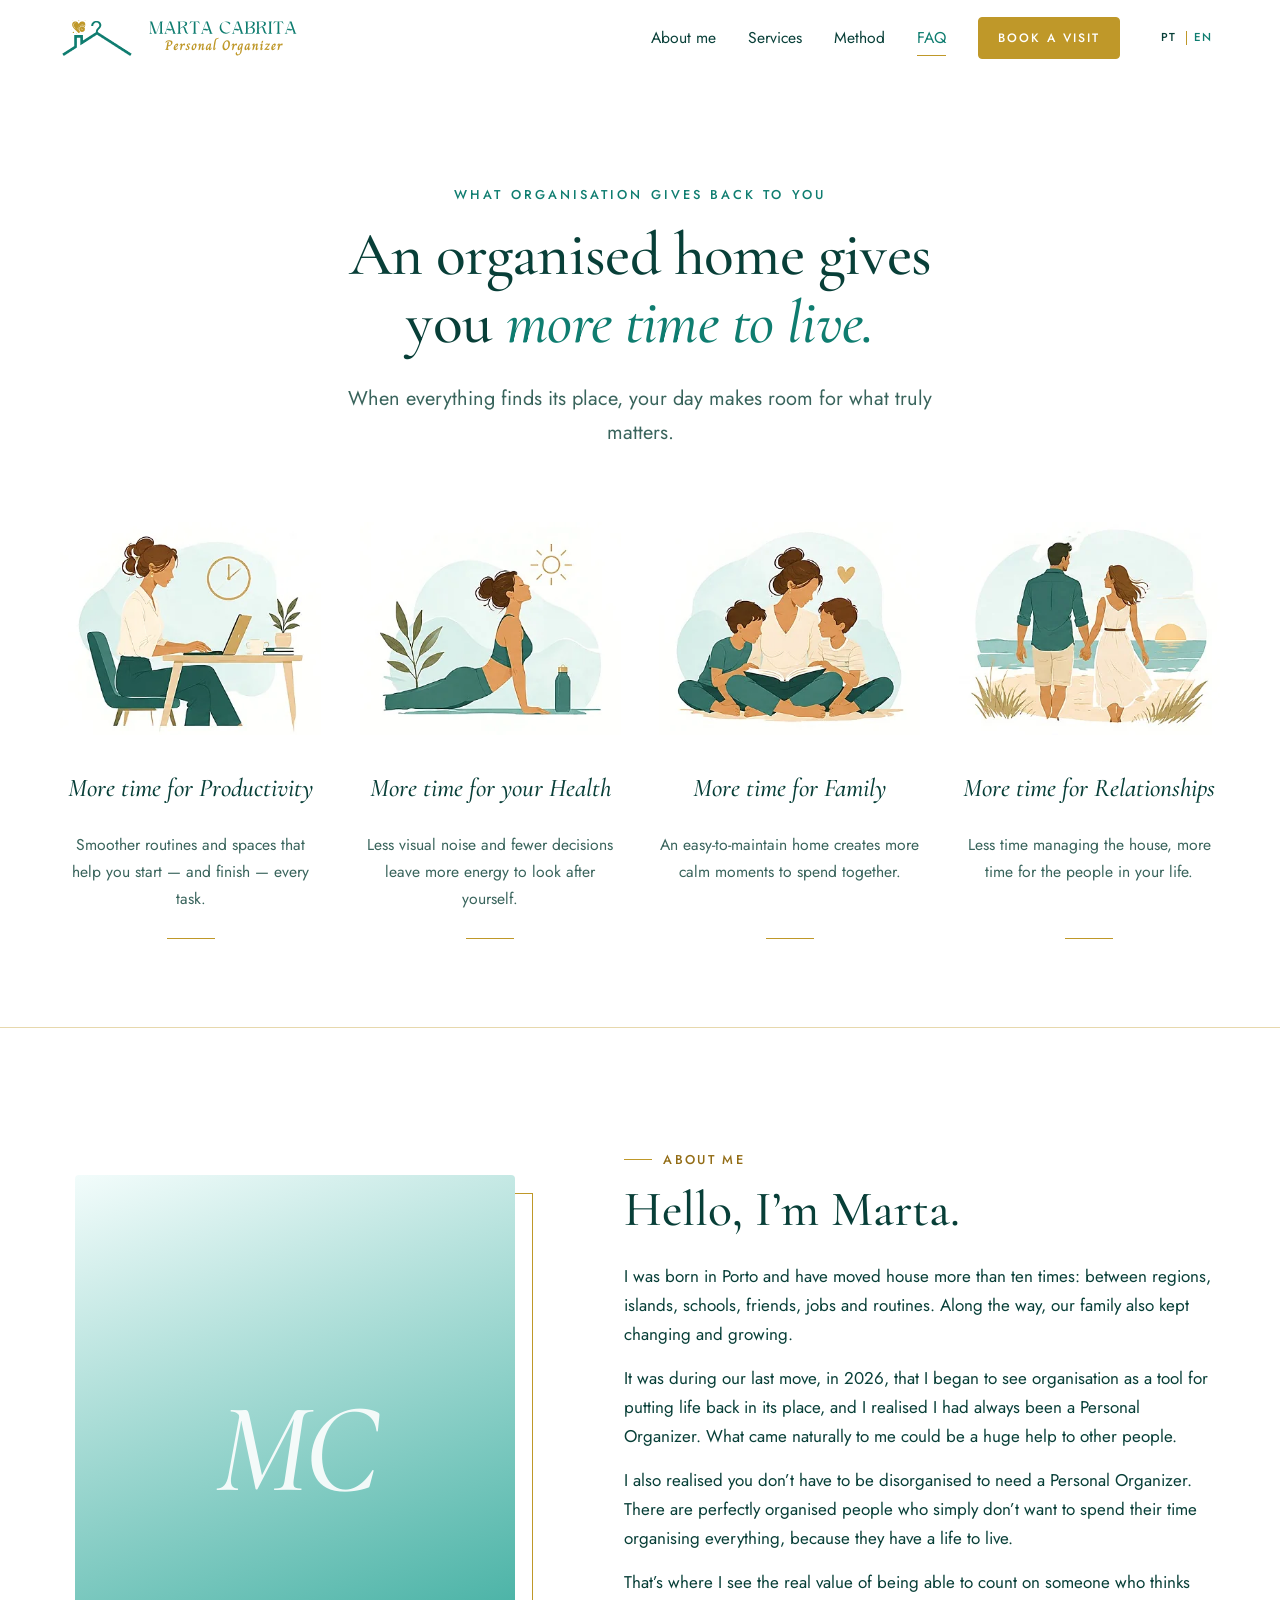
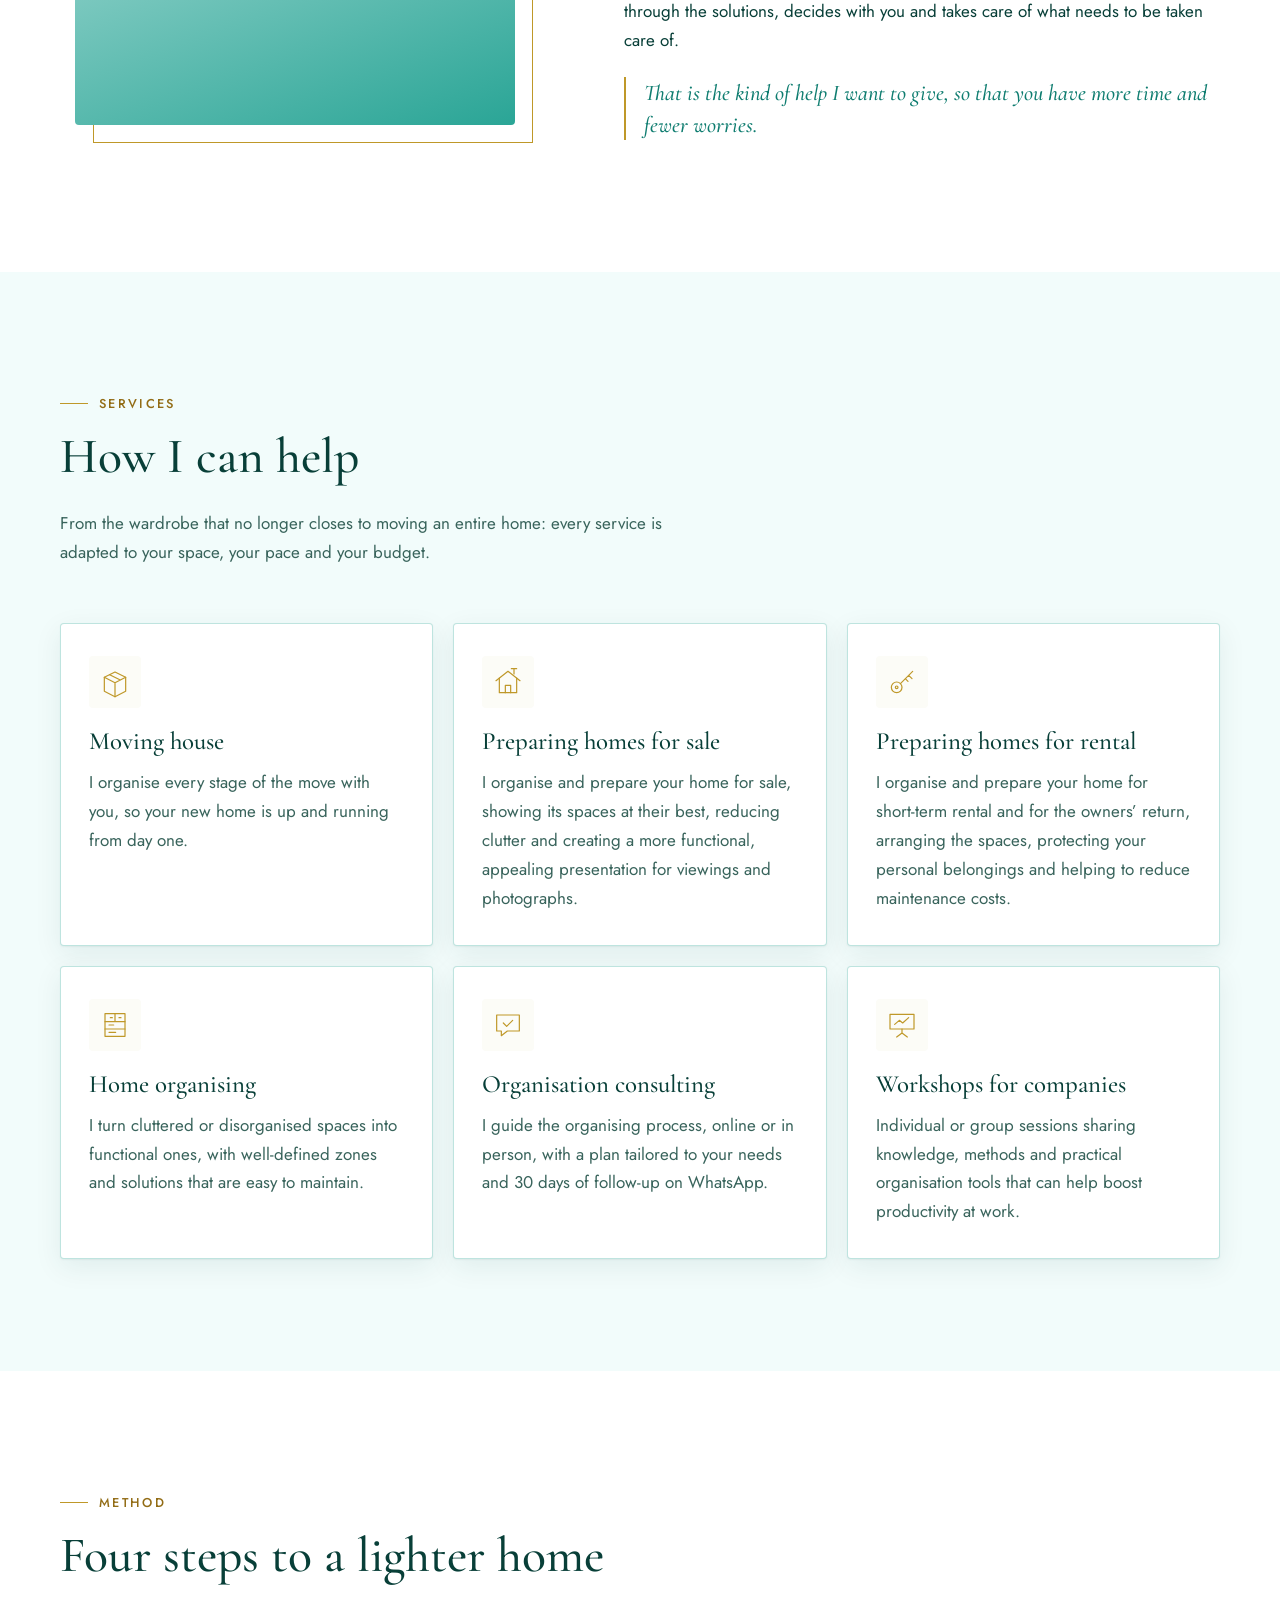
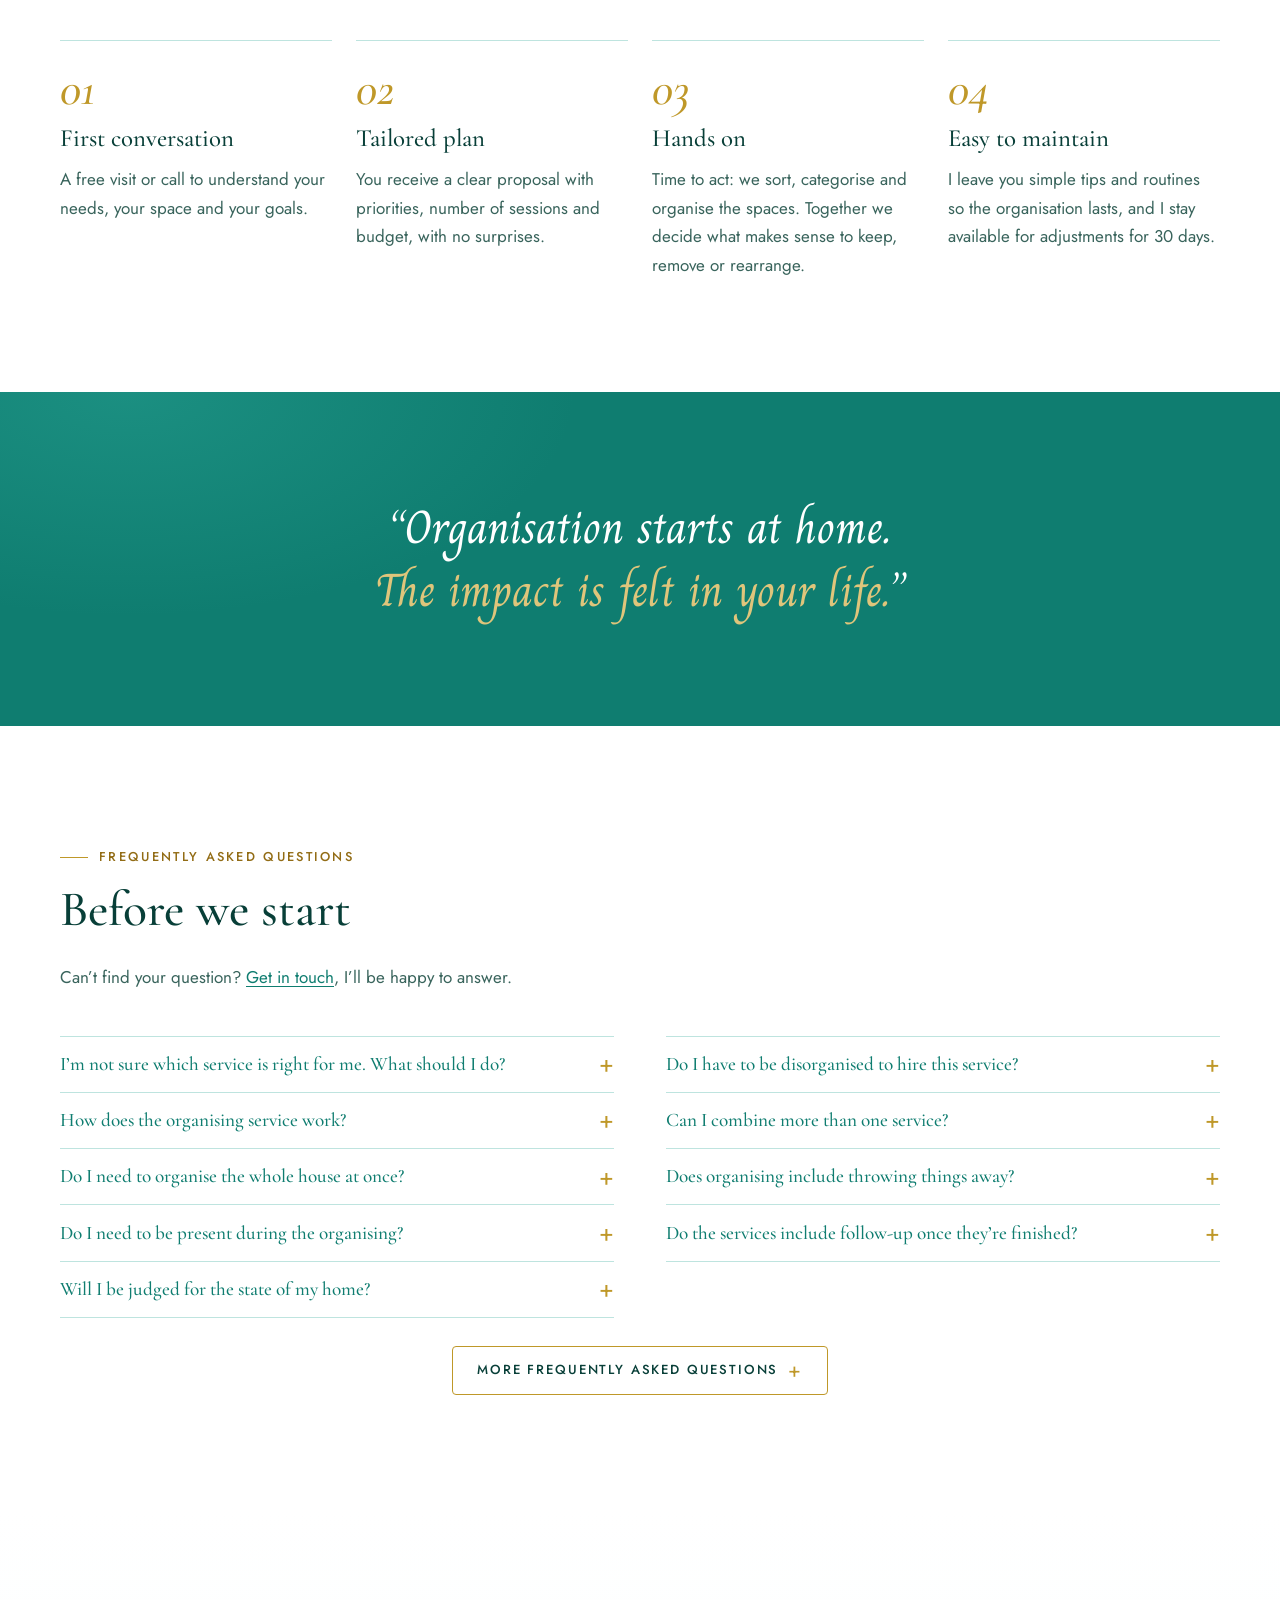
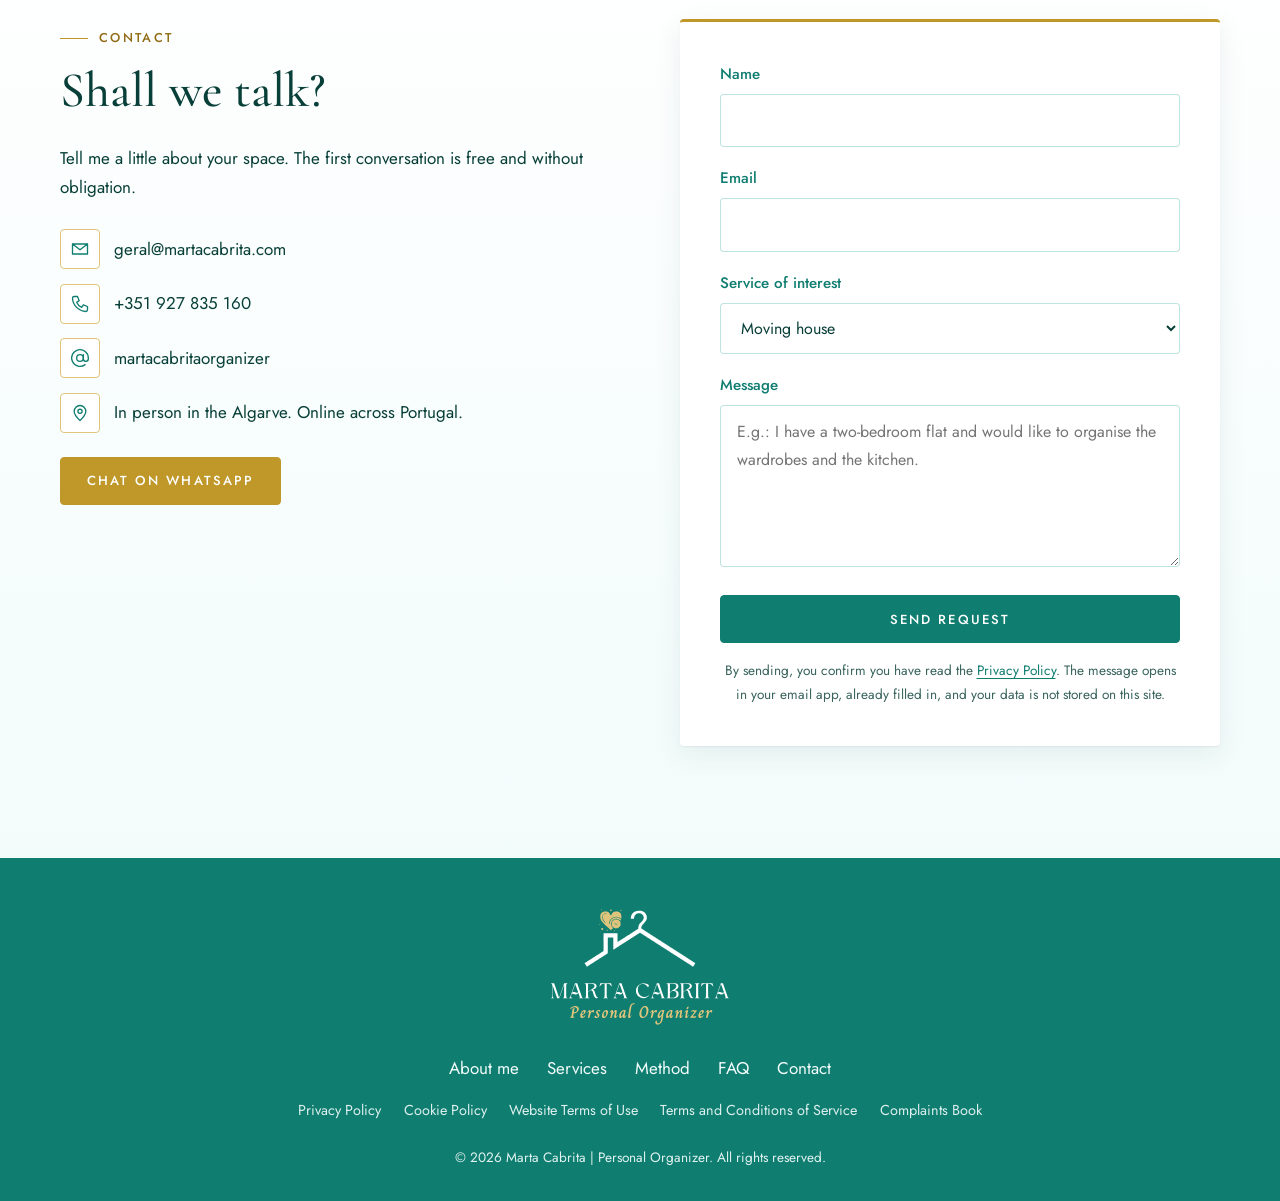
==== commit dd9f5017: "Add files via upload" ====
--- a/index.html
+++ b/index.html
@@ -4,9 +4,9 @@
   <meta charset="utf-8">
   <meta name="viewport" content="width=device-width, initial-scale=1">
   <title>Marta Cabrita · Personal Organizer | Organização de casas e escritórios</title>
-  <meta name="description" content="Marta Cabrita, Personal Organizer. Organização de casas, roupeiros, cozinhas, mudanças e escritórios, presencial e online. Espaços funcionais, bonitos e fáceis de manter.">
-  <link rel="canonical" href="https://martacabrita.pages.dev/">
-  <meta name="theme-color" content="#1f6f6a">
+  <meta name="description" content="Marta Cabrita, Personal Organizer em Lagoa, Algarve. Organização de casas, roupeiros, cozinhas, mudanças e escritórios, presencial e online. Espaços funcionais, bonitos e fáceis de manter.">
+  <link rel="canonical" href="https://martacabrita.com/">
+  <meta name="theme-color" content="#0F7D70">
   <meta name="robots" content="index, follow, max-image-preview:large">
 
   <!-- Open Graph / partilha em redes sociais -->
@@ -15,16 +15,16 @@
   <meta property="og:site_name" content="Marta Cabrita · Personal Organizer">
   <meta property="og:title" content="Marta Cabrita · Personal Organizer">
   <meta property="og:description" content="Organização de casas, roupeiros, cozinhas, mudanças e escritórios. Espaços funcionais, bonitos e fáceis de manter.">
-  <meta property="og:url" content="https://martacabrita.pages.dev/">
+  <meta property="og:url" content="https://martacabrita.com/">
   <meta name="twitter:card" content="summary">
 
-  <link rel="icon" href="data:image/svg+xml,%3Csvg xmlns='http://www.w3.org/2000/svg' viewBox='0 0 64 64'%3E%3Crect width='64' height='64' rx='8' fill='%231f6f6a'/%3E%3Cpath d='M32 9l23 23-23 23L9 32Z' fill='none' stroke='%23fff' stroke-width='3.5' stroke-linejoin='round'/%3E%3Cpath d='M26.5 44V33h11v11' fill='none' stroke='%23e6d3a3' stroke-width='3.5'/%3E%3C/svg%3E" type="image/svg+xml">
+  <link rel="icon" href="[data-uri]" type="image/svg+xml"http://www.w3.org/2000/svg" viewBox="0 0 120 120"%3E%3Crect width="120" height="120" rx="22" fill="%230f7d70"/%3E%3Cg transform="translate(6 13) scale(.9)"%3E%3Cg fill="none" stroke="%23fff" stroke-width="8" stroke-linecap="round" stroke-linejoin="round"%3E%3Cpath d="M8 74 L26 60.3 V42 H36 V52.7 L60 34.5 L112 74"/%3E%3Cpath d="M60 34.5 V31 C60 28 67.5 27 67.5 20 A7.5 7.5 0 1 0 52.5 20"/%3E%3C/g%3E%3Cg transform="translate(0 -3.5)"%3E%3Cpath d="M31 39 C19 31.5 18 22 23.5 19 C27 17 30 18.8 31 21.8 C32 18.8 35 17 38.5 19 C44 22 43 31.5 31 39 Z" fill="%23e6c46a"/%3E%3C/g%3E%3C/g%3E%3C/svg%3E" type="image/svg+xml">
 
 
   <script>
   /* Idioma: escolhe PT, EN, ES ou FR conforme o equipamento do visitante (ou a escolha guardada) */
   (function () {
-    var SUP = ['pt', 'en', 'es', 'fr'], lang = null;
+    var SUP = ['pt', 'en'], lang = null;
     try { var s = localStorage.getItem('mc-lang'); if (SUP.indexOf(s) > -1) lang = s; } catch (e) {}
     if (!lang) {
       var list = (navigator.languages && navigator.languages.length) ? navigator.languages : [navigator.language || 'pt'];
@@ -58,23 +58,25 @@
 
 /* ---------- Tokens ---------- */
 :root {
-  --aqua-950: #0c302e;
-  --aqua-900: #083f38;
-  --aqua-700: #0f7d70;   /* cor principal */
-  --aqua-600: #2f8a82;
-  --aqua-400: #30bbab;
-  --aqua-200: #c7e6df;
-  --aqua-100: #e3f3ef;
-  --aqua-50:  #f2fcfb;
-
-  --gold:       #bf9829;  /* decorativo */
-  --gold-light: #e6d3a3;
-  /* --gold-text:  #8a6a22;  /* dourado com contraste AA para texto */
-
-  --ink:   #1c2b2a;
-  --muted: #4d615e;
-  --paper: #fbfdfc;
-  --white: #fff;
+  --aqua-950: #083F38;   /* verde-escuro */
+  --aqua-900: #083F38;   /* verde-escuro: títulos e texto */
+  --aqua-700: #0F7D70;   /* verde principal: botões, ligações, destaques */
+  --aqua-600: #2AA596;   /* verde intermédio: formas e ícones */
+  --aqua-400: #2AA596;
+  --aqua-200: rgb(42 165 150 / .3);   /* linhas e divisórias: verde intermédio suavizado */
+  --aqua-100: #F2FCFB;   /* verde muito claro: fundos de secções e caixas */
+  --aqua-50:  #FFFFFF;
+
+  --gold:       #BF9829;  /* dourado principal: linhas, ícones, molduras */
+  --gold-light: #DFC57B;  /* dourado intermédio: sobre verde-escuro */
+  --gold-text:  #926C15;  /* dourado escuro: texto dourado em fundo claro */
+
+  --ink:   #083F38;
+  --muted: #39645C;
+  --paper: #FFFFFF;       /* branco: fundo principal */
+  --cream: #FCFCF7;       /* creme: caixas e destaques suaves */
+  --white: #FFFFFF;
+  --font-script: "Charm", "Cormorant Garamond", cursive;
 
   --font-serif: "Cormorant Garamond", "Iowan Old Style", Georgia, serif;
   --font-sans: "Jost", system-ui, -apple-system, "Segoe UI", Roboto, sans-serif;
@@ -517,7 +519,141 @@
   content: ""; position: absolute; left: 0; top: 50%; width: 1px; height: 14px;
   background: var(--gold); transform: translateY(-50%);
 }
-  </style>
+/* ---------- Logótipo ---------- */
+.brand { gap: .8rem; }
+.brand-mark { width: 60px; height: 39px; flex: none; }
+.brand-text { font-family: var(--font-serif); font-size: 1.28rem; line-height: 1; letter-spacing: .12em; text-transform: uppercase; color: var(--aqua-700); }
+.brand-text small { font-family: var(--font-serif); font-style: italic; font-size: 1.02rem; letter-spacing: .02em; text-transform: none; color: var(--gold); margin-top: .28rem; }
+.footer-mark { display: block; width: 76px; height: 49px; margin: 0 auto -.6rem; }
+.footer-brand { letter-spacing: .12em; text-transform: uppercase; font-size: 1.45rem; }
+.footer-brand small { font-family: var(--font-serif); font-style: italic; font-size: 1.1rem; letter-spacing: .02em; text-transform: none; }
+@media (max-width: 480px) { .brand-mark { width: 44px; height: 29px; } .brand-text { font-size: 1.08rem; letter-spacing: .1em; } .brand-text small { font-size: .92rem; } }
+/* ================= Identidade visual Marta Cabrita ================= */
+@font-face{font-family:"Charm";src:url([data-uri]) format("woff2");font-weight:400;font-style:normal;font-display:swap}
+.logo-sprite { position: absolute; width: 0; height: 0; overflow: hidden; }
+h1, h2, h3 { color: var(--aqua-900); }
+h1 em, h2 em, .hero-intro h1 em { color: var(--aqua-700); }
+.eyebrow { color: var(--gold-text); }
+.hero-intro .eyebrow, .benefit-label { color: var(--aqua-700); }
+.btn:hover { --bg: var(--aqua-900); }
+.btn-ghost { color: var(--aqua-900); border-color: var(--gold); }
+.btn-ghost:hover { background: var(--aqua-100); color: var(--aqua-900); }
+.btn-whatsapp { --bg: var(--gold-text); }
+.btn-whatsapp:hover { --bg: var(--aqua-900); }
+.site-header { background: rgb(255 255 255 / .94); }
+.site-header.is-scrolled { border-color: var(--aqua-100); }
+.services { background: var(--aqua-100); }
+.card { border-color: var(--white); }
+.card-icon { background: var(--aqua-100); stroke: var(--aqua-700); }
+.values li { background: var(--cream); }
+.toc, .legal-card { background: var(--cream); }
+.band { background: radial-gradient(40rem 20rem at 10% 0%, rgb(42 165 150 / .28), transparent 70%), var(--aqua-900); }
+.band-quote { font-family: var(--font-script); font-size: clamp(1.9rem, 4vw, 2.9rem); line-height: 1.35; }
+.band-quote em { font-style: normal; color: var(--gold-light); }
+.contact { background: linear-gradient(180deg, var(--paper), var(--aqua-100)); }
+.field input, .field select, .field textarea { background: var(--white); border-color: var(--aqua-200); }
+.field input:focus, .field select:focus, .field textarea:focus { border-color: var(--aqua-700); box-shadow: 0 0 0 4px rgb(15 125 112 / .14); }
+.site-footer { background: var(--aqua-900); color: var(--aqua-100); }
+.site-footer a { color: var(--aqua-100); }
+.site-footer a:hover { color: var(--gold-light); }
+.step-num { color: var(--gold); }
+:focus-visible { outline-color: var(--gold); }
+/* Logótipo oficial */
+.brand { gap: .7rem; align-items: center; }
+.brand-symbol { width: 74px; height: 40px; flex: none; }
+.brand-wordmark { width: 156px; height: 43px; flex: none; }
+.footer-logo { display: grid; justify-items: center; gap: .55rem; --logo-green: #FFFFFF; --logo-gold: #DFC57B; }
+.footer-symbol { width: 118px; height: 64px; }
+.footer-wordmark { width: 190px; height: 52px; }
+@media (max-width: 480px) { .brand-symbol { width: 58px; height: 32px; } .brand-wordmark { width: 104px; height: 29px; } }
+/* ================= Alterações outubro 2026 ================= */
+/* Serviços: ícones dourados */
+.card-icon { background: var(--cream); stroke: var(--gold); stroke-width: 1.8; }
+.card:hover { border-color: var(--gold-light); }
+/* Sobre mim */
+.about-copy p { margin-bottom: .9em; }
+.about-highlight { font-family: var(--font-serif); font-style: italic; font-size: 1.4rem; line-height: 1.4; color: var(--aqua-700); margin: 1.4rem 0 0; padding-left: 1.1rem; border-left: 2px solid var(--gold); }
+/* Perguntas frequentes com + */
+.accordion summary::after {
+  content: "+"; width: auto; height: auto; border: 0; transform: none;
+  font: 300 1.75rem/1 var(--font-sans); color: var(--gold); transition: transform .3s var(--ease);
+}
+.accordion details summary::after, .accordion details[open] summary::after { transform: none !important; }
+.accordion details:not([open]) > summary::after { content: "+"; }
+.accordion details[open] > summary::after { content: "−"; }
+.faq-more { border-bottom: 0 !important; margin-top: 2rem; }
+.faq-more > summary {
+  justify-content: center; gap: .6rem; width: max-content; margin: 0 auto; padding: .8rem 1.5rem;
+  border: 1px solid var(--gold); border-radius: var(--radius);
+  font: 500 .82rem/1.2 var(--font-sans); letter-spacing: .14em; text-transform: uppercase; color: var(--aqua-900);
+}
+.faq-more > summary:hover { background: var(--cream); }
+.faq-more > summary::after { font-size: 1.3rem; }
+.faq-groups { padding-top: 1rem; text-align: left; }
+.faq-group-title {
+  font: 500 .78rem/1.4 var(--font-sans); letter-spacing: .18em; text-transform: uppercase; color: var(--gold-text);
+  margin: 2.2rem 0 .3rem; padding-bottom: .6rem; border-bottom: 1px solid var(--gold-light);
+}
+/* Rodapé com informação legal */
+.footer-legal ul { gap: .4rem 1.4rem; font-size: .9rem; }
+.footer-legal a { opacity: .9; }
+.site-footer nav + nav { margin-top: -.6rem; }
+/* Páginas legais */
+.legal h3 { font-size: 1.3rem; margin: 1.6rem 0 .5rem; }
+.legal section > ul { margin-bottom: 1em; }
+.legal-lang-note { display: none; background: var(--cream); border-left: 2px solid var(--gold); padding: .8rem 1.1rem; margin: 1.5rem 0 0; font-size: .95rem; }
+html[lang="en"] .legal-lang-note { display: block; }
+.legal-form { background: var(--cream); border: 1px solid var(--gold-light); border-radius: var(--radius); padding: 1.3rem 1.5rem; margin: 1rem 0; }
+.legal-form p { margin: 0 0 .5rem; }
+.legal-identity { background: var(--cream); border-left: 3px solid var(--gold); border-radius: 0 var(--radius) var(--radius) 0; padding: 1.1rem 1.4rem; margin: 0 0 1em; }
+.legal-identity p { margin: 0 0 .25rem; }
+/* Paleta atualizada (verde muito claro #F2FCFB, creme #FCFCF7): linhas e divisórias num tom suave do verde intermédio */
+.site-header.is-scrolled, .hero { border-color: var(--aqua-200); }
+.toc, .table-wrap, .legal th, .legal td { border-color: var(--aqua-200); }
+.card { border-color: var(--aqua-200); }
+/* Linhas separadoras subtis em dourado fino (as do método mantêm-se) */
+:root { --line-gold: rgb(191 152 41 / .38); }
+.site-header { border-bottom-width: 1px; }
+.site-header.is-scrolled { border-color: var(--line-gold); box-shadow: 0 4px 18px rgb(8 63 56 / .04); }
+.hero { border-bottom: 1px solid var(--line-gold); }
+.accordion, .accordion details { border-color: var(--line-gold); }
+.faq-group-title { border-bottom-color: var(--line-gold); }
+.toc, .table-wrap, .legal th, .legal td { border-color: var(--line-gold); }
+/* Perguntas frequentes compactas: título centrado e duas colunas */
+.faq-inner { display: block; }
+.faq .section-head { text-align: center; margin-inline: auto; max-width: 40rem; margin-bottom: clamp(2rem, 4vw, 2.75rem); }
+.faq .section-head .eyebrow::before { display: none; }
+.faq-grid { display: grid; grid-template-columns: 1fr 1fr; column-gap: clamp(2rem, 4vw, 3.5rem); align-items: start; border-top: 0; }
+.faq-col { border-top: 1px solid var(--line-gold); }
+.faq-grid details summary { padding: .95rem 0; font-size: 1.2rem; line-height: 1.3; }
+.faq-grid details p { padding: 0 1.5rem 1rem 0; font-size: .97rem; }
+.faq-grid summary::after { font-size: 1.5rem; }
+.accordion.faq-more { border-top: 0; margin-top: 1.75rem; }
+.faq-more > .faq-groups { padding-top: .5rem; }
+.faq-group-title { margin-top: 1.6rem; }
+.faq-group .faq-group-title + details { border-top: 0; }
+.faq-groups .faq-col { border-top: 0; }
+.faq-more:not([open]) > summary::after { content: "+"; }
+.faq-more[open] > summary::after { content: "−"; }
+@media (max-width: 860px) { .faq-grid { grid-template-columns: 1fr; } .faq-grid .faq-col + .faq-col { border-top: 0; } }
+/* Linhas das perguntas frequentes no verde suave do método */
+.faq .accordion, .faq .accordion details, .faq-col, .faq-group-title { border-color: var(--aqua-200); }
+.about-photo img, .photo-placeholder { position: relative; z-index: 1; }
+.photo-placeholder { background: linear-gradient(160deg, var(--aqua-100), var(--aqua-600)); }
+/* Fundos verdes no verde principal da paleta (#0F7D70) */
+.band { background: radial-gradient(40rem 20rem at 10% 0%, rgb(42 165 150 / .45), transparent 70%), var(--aqua-700); }
+.site-footer { background: var(--aqua-700); color: var(--aqua-100); }
+.site-footer .copyright { opacity: .92; }
+.btn:hover { --bg: var(--aqua-700); box-shadow: 0 8px 22px rgb(15 125 112 / .32); }
+.btn-whatsapp:hover { --bg: var(--aqua-700); }
+/* Perguntas frequentes: cabeçalho alinhado à esquerda, como as outras secções */
+.faq .section-head { text-align: left; margin-inline: 0; max-width: 40rem; }
+.faq .section-head .eyebrow::before { display: block; }
+  
+/* Botões de marcação em dourado */
+.btn.btn-gold, .btn.btn-whatsapp { --bg: #BF9829; border-color: #BF9829; color: #fff; }
+.btn.btn-gold:hover, .btn.btn-whatsapp:hover { --bg: #926C15; border-color: #926C15; color: #fff; box-shadow: 0 8px 22px rgb(146 108 21 / .3); }
+</style>
 
   <!-- Dados estruturados (SEO) -->
   <script type="application/ld+json">
@@ -526,40 +662,87 @@
     "@graph": [
       {
         "@type": "ProfessionalService",
-        "@id": "https://martacabrita.pages.dev/#negocio",
+        "@id": "https://martacabrita.com/#negocio",
         "name": "Marta Cabrita · Personal Organizer",
         "description": "Serviços de organização profissional de casas, roupeiros, cozinhas, mudanças e escritórios, presencial e online.",
-        "url": "https://martacabrita.pages.dev/",
-        "email": "ola@martacabrita.pt",
-        "telephone": "+351900000000",
+        "url": "https://martacabrita.com/",
+        "email": "geral@martacabrita.com",
+        "telephone": "+351927835160",
+        "address": { "@type": "PostalAddress", "addressLocality": "Lagoa", "postalCode": "8400-410", "addressRegion": "Faro", "addressCountry": "PT" },
         "areaServed": [
-          { "@type": "City", "name": "Lisboa" },
+          { "@type": "City", "name": "Lagoa" }, { "@type": "AdministrativeArea", "name": "Algarve" },
           { "@type": "Country", "name": "Portugal" }
         ],
         "founder": { "@type": "Person", "name": "Marta Cabrita", "jobTitle": "Personal Organizer" },
         "knowsLanguage": ["pt-PT", "en"],
-        "sameAs": ["https://www.instagram.com/martacabrita.organizer"]
+        "sameAs": ["https://www.instagram.com/martacabritaorganizer"]
       },
       {
         "@type": "WebSite",
-        "@id": "https://martacabrita.pages.dev/#website",
-        "url": "https://martacabrita.pages.dev/",
+        "@id": "https://martacabrita.com/#website",
+        "url": "https://martacabrita.com/",
         "name": "Marta Cabrita · Personal Organizer",
         "inLanguage": "pt-PT"
       },
       {
         "@type": "FAQPage",
         "mainEntity": [
-          { "@type": "Question", "name": "Tenho de estar em casa durante a sessão?",
-            "acceptedAnswer": { "@type": "Answer", "text": "Não é obrigatório, mas recomendo que esteja presente pelo menos no início e no fim. As decisões sobre o que fica e o que sai são sempre suas." } },
-          { "@type": "Question", "name": "Vou ter de deitar muita coisa fora?",
-            "acceptedAnswer": { "@type": "Answer", "text": "Não. Ajudo-o a decidir, sem pressões. O que já não faz sentido pode ser doado, vendido ou reciclado, e eu trato do encaminhamento se quiser." } },
-          { "@type": "Question", "name": "Preciso de comprar caixas e organizadores?",
-            "acceptedAnswer": { "@type": "Answer", "text": "Primeiro reaproveitamos o que já tem. Só depois, se fizer falta, envio uma lista de compras à medida, com medidas e sugestões de preço." } },
-          { "@type": "Question", "name": "Quanto tempo demora organizar uma casa?",
-            "acceptedAnswer": { "@type": "Answer", "text": "Depende da dimensão e da quantidade de objetos. Um roupeiro costuma levar entre 3 e 5 horas; uma casa inteira faz-se em várias sessões. Na visita inicial dou-lhe uma estimativa clara." } },
-          { "@type": "Question", "name": "Fazem sessões online?",
-            "acceptedAnswer": { "@type": "Answer", "text": "Sim. Por videochamada, orientamos juntos a organização passo a passo, ideal para quem está fora da minha zona ou prefere fazer com as próprias mãos." } }
+          { "@type": "Question", "name": "Não sei qual dos serviços é mais adequado para mim. O que faço?",
+            "acceptedAnswer": { "@type": "Answer", "text": "Não há problema. Cada situação é diferente e nem sempre é fácil identificar, à partida, qual é o serviço mais adequado. Entre em contacto comigo e explique-me o que pretende resolver. Depois de perceber as suas necessidades, posso indicar-lhe a solução mais adequada e, quando necessário, propor uma abordagem personalizada." } },
+          { "@type": "Question", "name": "Como funciona o serviço de organização?",
+            "acceptedAnswer": { "@type": "Answer", "text": "Cada serviço começa por perceber as necessidades do cliente, o espaço ou situação a organizar e os objetivos pretendidos. A partir daí, é definida a intervenção mais adequada, de acordo com o serviço escolhido." } },
+          { "@type": "Question", "name": "Preciso de organizar a casa toda de uma vez?",
+            "acceptedAnswer": { "@type": "Answer", "text": "Não. A organização pode ser feita por etapas, começando pelas áreas que têm maior impacto no seu dia a dia ou que representam uma necessidade mais urgente." } },
+          { "@type": "Question", "name": "Tenho de estar presente durante a organização?",
+            "acceptedAnswer": { "@type": "Answer", "text": "Nem sempre. A necessidade de o cliente estar presente depende do tipo de serviço e das decisões que seja necessário tomar relativamente aos seus bens. Quando forem necessárias decisões sobre o destino de objetos pessoais, será importante que o cliente esteja disponível para as tomar ou que tenha dado previamente instruções claras." } },
+          { "@type": "Question", "name": "Vou ser julgado pela forma como tenho a minha casa?",
+            "acceptedAnswer": { "@type": "Answer", "text": "Não. A intervenção é feita sem julgamentos e com total discrição, respeitando os seus hábitos, necessidades, bens e forma de viver." } },
+          { "@type": "Question", "name": "Tenho de ser uma pessoa desorganizada para contratar este serviço?",
+            "acceptedAnswer": { "@type": "Answer", "text": "Não. Muitas vezes, a organização é uma questão de falta de tempo, excesso de coisas ou mudanças na vida. O serviço também é para quem prefere delegar esta tarefa e libertar tempo para outras prioridades." } },
+          { "@type": "Question", "name": "Posso combinar mais do que um serviço?",
+            "acceptedAnswer": { "@type": "Answer", "text": "Sim. Algumas situações podem beneficiar da combinação de diferentes serviços. Por exemplo, uma mudança pode incluir a organização da nova casa ou a preparação de uma habitação para arrendamento pode envolver também a organização dos espaços e dos bens pessoais. A solução será definida de acordo com as necessidades de cada projeto." } },
+          { "@type": "Question", "name": "A organização inclui deitar coisas fora?",
+            "acceptedAnswer": { "@type": "Answer", "text": "Não sem a sua autorização. A decisão de manter, doar, vender, reciclar ou descartar qualquer bem pertence sempre ao cliente. O meu papel é ajudar a identificar o que pode ser reorganizado e a criar um sistema que faça sentido para si." } },
+          { "@type": "Question", "name": "Os serviços incluem acompanhamento depois de terminarem?",
+            "acceptedAnswer": { "@type": "Answer", "text": "Sim. Os serviços de mudanças, preparação de casas, organização residencial e consultoria incluem 30 dias de acompanhamento, para esclarecer dúvidas e ajustar o que for necessário. O acompanhamento não inclui novas sessões nem trabalho adicional." } },
+          { "@type": "Question", "name": "Em que momento devo contratar o serviço de organização de mudanças?",
+            "acceptedAnswer": { "@type": "Answer", "text": "Pode contratar o serviço antes, durante ou depois da mudança. Quanto mais cedo for planeada a intervenção, maior será a possibilidade de organizar cada etapa de forma estruturada." } },
+          { "@type": "Question", "name": "A organização inclui a mudança física dos móveis e caixas?",
+            "acceptedAnswer": { "@type": "Answer", "text": "O serviço centra-se na organização e preparação da mudança e dos espaços. O transporte dos bens e outros serviços complementares poderão ser assegurados por parceiros externos, quando necessário." } },
+          { "@type": "Question", "name": "Pode ajudar-me a organizar a nova casa depois da mudança?",
+            "acceptedAnswer": { "@type": "Answer", "text": "Sim. A organização da chegada e instalação dos espaços essenciais pode fazer parte do serviço, de acordo com o que for definido no projeto." } },
+          { "@type": "Question", "name": "O que é feito numa casa antes de a colocar à venda?",
+            "acceptedAnswer": { "@type": "Answer", "text": "A intervenção pode incluir a redução do excesso, reorganização dos espaços, definição de zonas e preparação da casa para visitas e fotografias, procurando apresentar o imóvel de forma mais funcional e apelativa." } },
+          { "@type": "Question", "name": "Este serviço inclui decoração ou remodelação?",
+            "acceptedAnswer": { "@type": "Answer", "text": "Não. O foco está na organização e preparação do espaço. O serviço não inclui obras, remodelações, decoração de interiores ou avaliação imobiliária." } },
+          { "@type": "Question", "name": "Para que situações é indicado este serviço?",
+            "acceptedAnswer": { "@type": "Answer", "text": "É indicado para proprietários que pretendam preparar uma casa para arrendamento temporário ou organizar a habitação antes do seu regresso, mantendo os seus bens pessoais devidamente organizados e protegidos." } },
+          { "@type": "Question", "name": "Pode ajudar a reduzir os custos de manutenção da casa?",
+            "acceptedAnswer": { "@type": "Answer", "text": "A organização pode contribuir para reduzir tempo e custos associados à manutenção, nomeadamente através de uma melhor definição dos espaços e dos bens existentes. No entanto, não é possível garantir uma redução específica de custos." } },
+          { "@type": "Question", "name": "Este serviço inclui gestão do imóvel ou dos hóspedes?",
+            "acceptedAnswer": { "@type": "Answer", "text": "Não. O serviço centra-se na organização e preparação da casa. Não inclui gestão de reservas, plataformas de arrendamento, comunicação com hóspedes, check-in ou check-out, cobrança de valores ou gestão geral da propriedade." } },
+          { "@type": "Question", "name": "Que espaços podem ser organizados?",
+            "acceptedAnswer": { "@type": "Answer", "text": "Podem ser organizadas diferentes áreas da habitação, como cozinhas, despensas, roupeiros, quartos, casas de banho, arrecadações, garagens ou outras zonas que necessitem de organização." } },
+          { "@type": "Question", "name": "O serviço é adequado mesmo que eu já tenha tentado organizar a minha casa várias vezes?",
+            "acceptedAnswer": { "@type": "Answer", "text": "Sim. A organização não consiste apenas em arrumar. O objetivo é criar soluções funcionais e adequadas à forma como o espaço é utilizado, para que sejam mais fáceis de manter no dia a dia." } },
+          { "@type": "Question", "name": "Tenho de comprar caixas e outros produtos de organização?",
+            "acceptedAnswer": { "@type": "Answer", "text": "Não necessariamente. Sempre que possível, é privilegiado o aproveitamento dos recursos que já existem. Quando forem necessárias novas soluções, estas poderão ser recomendadas de acordo com as necessidades do espaço." } },
+          { "@type": "Question", "name": "Qual é a diferença entre a organização residencial e a consultoria?",
+            "acceptedAnswer": { "@type": "Answer", "text": "Na organização residencial, a intervenção é realizada diretamente nos espaços. Na consultoria, recebe orientação e um plano adaptado às suas necessidades para que possa implementar as soluções por si." } },
+          { "@type": "Question", "name": "A consultoria pode ser feita online?",
+            "acceptedAnswer": { "@type": "Answer", "text": "Sim. A consultoria pode ser realizada online ou presencialmente, de acordo com as necessidades do cliente." } },
+          { "@type": "Question", "name": "Posso contratar apenas uma consultoria?",
+            "acceptedAnswer": { "@type": "Answer", "text": "Sim. A consultoria pode ser feita online ou presencialmente e é indicada para quem prefere implementar a organização por si, mas precisa de orientação, método e acompanhamento." } },
+          { "@type": "Question", "name": "O que inclui o acompanhamento de 30 dias?",
+            "acceptedAnswer": { "@type": "Answer", "text": "O acompanhamento permite esclarecer dúvidas e apoiar a implementação do plano durante os 30 dias seguintes à conclusão. O acompanhamento não inclui novas sessões nem trabalho adicional." } },
+          { "@type": "Question", "name": "Para quem são os workshops?",
+            "acceptedAnswer": { "@type": "Answer", "text": "São dirigidos a empresas e equipas que pretendam desenvolver conhecimentos e práticas de organização aplicáveis ao contexto de trabalho." } },
+          { "@type": "Question", "name": "Os workshops são individuais ou em grupo?",
+            "acceptedAnswer": { "@type": "Answer", "text": "Podem ser realizados individualmente ou em grupo, de acordo com as necessidades da empresa." } },
+          { "@type": "Question", "name": "Os workshops são adaptados à empresa?",
+            "acceptedAnswer": { "@type": "Answer", "text": "Sim. O conteúdo e formato da sessão podem ser ajustados às necessidades e objetivos apresentados pela empresa." } },
+          { "@type": "Question", "name": "Os workshops são presenciais ou online?",
+            "acceptedAnswer": { "@type": "Answer", "text": "O formato poderá ser definido de acordo com as necessidades da empresa e as características da sessão." } }
         ]
       }
     ]
@@ -570,13 +753,13 @@
   <link rel="prefetch" href="privacidade.html">
 </head>
 <body>
+  <svg class="logo-sprite" width="0" height="0" aria-hidden="true" focusable="false"><defs><clipPath id="mcsa"><path d="M242 250h71.69v64H242Zm0 0"/></clipPath><clipPath id="mcsb"><path d="M239.44 292H243v4h-3.56Zm0 0"/></clipPath><clipPath id="mcsc"><path d="M288 313h4v3.83h-4Zm0 0"/></clipPath><clipPath id="mcsd"><path d="M244 243.33h5V247h-5Zm0 0"/></clipPath><symbol id="mc-simbolo" viewBox="179.48 232.27 390.77 213.07"><path style="fill:var(--logo-green,#0F7D70)" fill-rule="evenodd" d="M197.59 433.82c-.23-.25-.42-.5-.42-.55s-.47-.8-1.05-1.66a46 46 0 0 1-1.14-1.76c-.1-.22-.22-.41-1.05-1.65a53 53 0 0 0-1.67-2.6 31 31 0 0 1-1.07-1.66c0-.04-.17-.29-.37-.55-.42-.55-.37-.99.13-1.22.41-.19.61-.31 2.37-1.48a26 26 0 0 1 2.28-1.45c.12-.06.62-.38 1.11-.72s.93-.61.96-.61c.04 0 .49-.29 1-.64s.96-.64.99-.64.46-.28.95-.61c.5-.34 1-.66 1.11-.72.32-.15.63-.35 2.28-1.45a23 23 0 0 1 2.28-1.44c.12-.06.62-.38 1.11-.72s.92-.61.95-.61.48-.29.99-.64c.52-.35.98-.64 1.02-.64s.32-.18.61-.39q.85-.66 1.3-.85c.12-.06.62-.38 1.11-.71.49-.34.93-.62.96-.62s.48-.28 1-.64c.51-.35.96-.64.99-.64.02 0 .45-.27.95-.61s.99-.66 1.11-.72c.31-.15.63-.35 2.28-1.44a27 27 0 0 1 2.27-1.45c.12-.06.62-.38 1.12-.72.49-.33.92-.61.95-.61s.47-.29.99-.64c.51-.35.96-.64.99-.64s.47-.27.97-.61c1.29-.85 1.44-.95 1.68-1.05.11-.05.44-.28.73-.5s.55-.4.59-.4.48-.27.98-.61c.49-.33 1-.67 1.13-.74l1.25-.79 1.27-.78 1.73-1.14a30 30 0 0 1 2.28-1.45c.12-.05.62-.38 1.11-.71.5-.34.93-.62.96-.62s.47-.28.98-.64c.52-.35.97-.64 1-.64s.47-.27.96-.61 1-.66 1.11-.72c.32-.15.63-.35 2.28-1.44 1.65-1.1 1.96-1.3 2.28-1.45.12-.06.62-.38 1.11-.72s.94-.61 1-.61c.05 0 .34-.21.63-.46l.54-.46v-29.33c0-18.3.05-29.41.13-29.54.12-.19 2.87-.22 23.08-.25 16.91-.03 23 0 23.14.12.16.14.19 2.58.19 14.59 0 14.14.03 15.08.43 14.44.1-.16.48-.41 1-.66.12-.06.62-.38 1.11-.72s.92-.61.95-.61.48-.29.99-.65c.52-.35.96-.64 1-.64.03 0 .47-.27.97-.6 1.28-.86 1.43-.95 1.67-1.06.12-.05.45-.27.73-.5.29-.22.56-.4.61-.4s.5-.29 1.02-.64c.51-.35.96-.64.98-.64s.46-.28.96-.61c.49-.34.99-.66 1.11-.72.31-.15.63-.35 2.28-1.45a25 25 0 0 1 2.27-1.44c.12-.06.62-.38 1.12-.72.49-.34.92-.61.95-.61s.47-.29.99-.64c.51-.35.97-.64 1.02-.64.04 0 .32-.18.6-.39a7 7 0 0 1 1.3-.85c.12-.06.62-.38 1.12-.71.49-.34.92-.62.96-.62s.48-.28.99-.64c.52-.35.96-.64.99-.64s.46-.27.95-.61c.5-.34 1-.66 1.12-.72.31-.15.62-.35 2.27-1.44a26 26 0 0 1 2.28-1.45c.12-.06.61-.37 1.09-.7s.93-.62.99-.65c.07-.03.8-.5 1.62-1.04a23 23 0 0 1 2.28-1.45c.12-.06.62-.38 1.11-.72s.92-.61.95-.61.48-.29.99-.64c.52-.36.97-.64 1-.64s.47-.28.97-.61a14 14 0 0 1 1.67-1.06c.12-.05.45-.27.73-.49.29-.22.56-.41.61-.41s.5-.28 1.02-.64c.51-.35.96-.64.99-.64s.45-.27.95-.61.99-.66 1.11-.72c.32-.15.63-.35 2.28-1.44 1.65-1.1 1.96-1.3 2.28-1.45.11-.06.61-.38 1.11-.72.49-.33.92-.61.95-.61s.47-.29.99-.64a10 10 0 0 1 1-.64c.03 0 .48-.29.99-.64.52-.35.97-.64 1.01-.64.03 0 .49-.29 1-.64.52-.36.96-.64 1-.64.03 0 .48-.29.99-.64.52-.36.97-.64 1-.64s.38-.24.78-.52l.71-.51v-1.66c-.01-3.14.54-6.58 1.37-8.53.1-.26.19-.53.19-.62 0-.13 1.23-2.66 1.62-3.33a78 78 0 0 1 2.66-3.83 92 92 0 0 1 2.82-3.21 162 162 0 0 0 6.54-7.39c.2-.21 1.13-1.61 1.41-2.13 1.3-2.39 1.49-3.1 1.57-5.85.08-2.82-.16-3.95-1.33-6.34a12 12 0 0 0-2.6-3.68 15 15 0 0 0-3.93-3.02l-.93-.48c-.85-.46-1.29-.62-3.27-1.16-1.08-.3-5.42-.34-6.83-.07-1.67.32-2.62.6-3.71 1.11l-1.42.66c-.78.36-2.1 1.39-3.31 2.57-.96.94-1.47 1.58-2.19 2.79a18 18 0 0 0-1.38 2.99c-.11.15-.23.47-.27.71s-.14.62-.22.85c-.25.71-.49 1.8-.61 2.71-.06.47-.18 1.23-.27 1.7-.08.47-.15 1.1-.15 1.4q0 .54-.23.62c-.34.14-9.9-.25-10.2-.4-.22-.12-.25-.26-.18-1.02.22-2.33.39-3.68.59-4.65.13-.59.25-1.23.29-1.43.08-.48.73-2.64 1.01-3.34a21 21 0 0 1 2.35-4.65c.22-.28.39-.56.39-.62 0-.1.53-.8 1.28-1.71 1.41-1.7 4.13-4.07 5.48-4.77l1.14-.63a22 22 0 0 1 4.99-2.15c1.87-.55 2.17-.63 3.27-.83 5.95-1.11 12.28-.81 17.08.79l.86.25c.23.06.78.28 1.22.49s.84.37.89.37c.12 0 1.78 1.02 3.22 1.98a28 28 0 0 1 6.01 6.07 20 20 0 0 1 3.27 8.47c.36 2.69.36 4.02 0 6.69-.19 1.4-.38 2.12-1.1 4.02a26 26 0 0 1-1.91 3.74c-.31.61-2.51 3.63-3.62 4.96a108 108 0 0 1-4.07 4.65l-1.56 1.71c-.06.04-.63.71-1.28 1.49l-1.49 1.78a15 15 0 0 0-3.36 9.55c0 1.48.02 1.57.33 1.7.35.15.45.21 1.78 1.1.49.33.93.61.96.61.04 0 .49.28 1 .64.51.35.96.64.99.64s.46.27.95.61 1 .66 1.11.72c.32.15.64.35 2.28 1.45.82.54 1.55 1.01 1.62 1.04s.51.32 1 .65c.48.33.96.64 1.08.7.32.15.63.35 2.28 1.45a23 23 0 0 0 2.28 1.44c.12.06.62.38 1.11.72s.92.61.95.61.48.29.99.64c.52.36.96.64 1 .64.03 0 .48.29.99.64.52.36.97.64 1.01.64s.49.29 1 .65c.52.35.97.64 1 .64s.48.28 1 .64c.51.35.95.64.98.64s.46.27.96.61.99.66 1.11.72c.31.15.63.35 2.28 1.44 1.65 1.1 1.96 1.3 2.27 1.45.12.06.62.38 1.12.72.49.33.92.61.95.61s.47.29.99.64c.51.35.97.64 1.02.64.04 0 .32.18.6.39.59.44.99.71 1.3.85.12.05.62.37 1.12.71.49.34.92.61.95.61.04 0 .49.29 1 .64.52.36.96.64.99.64s.46.28.95.62c.5.33 1 .66 1.11.71.32.16.63.36 2.28 1.45.82.55 1.61 1.06 1.74 1.14l1.26.78 1.25.79c.13.07.64.41 1.14.74.49.34.93.61.97.61s.31.17.6.39c.59.44.99.7 1.3.85.12.05.62.37 1.11.71s.93.61.96.61.48.29 1 .64c.51.35.96.64.99.64s.45.28.95.61c.49.34.99.66 1.11.72.32.16.64.36 2.28 1.45a38 38 0 0 0 1.62 1.05c.06.03.51.32.99.65.48.32.97.64 1.09.7.31.15.63.35 2.28 1.44a27 27 0 0 0 2.28 1.45c.11.05.61.38 1.11.71.49.34.92.62.95.62s.47.29.99.64c.51.35.96.64 1 .64.03 0 .46.27.96.6 1.29.86 1.44.95 1.68 1.06.11.05.44.28.73.5s.56.4.6.4c.05 0 .51.29 1.02.64.52.35.96.64.99.64s.46.28.95.62c.5.33 1 .66 1.12.71.31.16.62.36 2.27 1.45a24 24 0 0 0 2.28 1.44c.12.06.62.38 1.11.72s.93.61.96.61.47.29.98.64c.52.36.98.65 1.03.65.04 0 .31.17.6.39.59.44.99.7 1.3.84.12.06.62.38 1.11.71.5.34.93.62.96.62.04 0 .48.29 1 .64.51.35.96.64.99.64s.46.28.95.61c.49.34.99.66 1.11.72.32.15.63.35 2.28 1.45l1.74 1.13 1.26.79 1.25.78 1.13.75c.5.33.94.6.98.6s.31.18.6.39c.58.45.98.71 1.3.85.11.05.62.37 1.11.71s.92.62.95.62.48.28.99.64c.51.35.96.64 1 .64.03 0 .46.27.96.61s.99.66 1.11.72c.32.15.64.35 2.28 1.45l1.61 1.04c.07.03.52.32 1 .65s.97.64 1.09.7c.31.15.63.35 2.28 1.45a25 25 0 0 0 2.27 1.44c.12.06.62.38 1.12.72.49.34.92.61.95.61s.47.29.99.64c.51.36.96.64.99.64s.47.28.97.61c1.29.86 1.44.95 1.67 1.06.12.05.45.27.74.49s.55.41.6.41.51.28 1.02.64c.52.35.96.64.99.64s.46.27.95.61c.5.34 1 .66 1.11.72.32.15.63.35 2.28 1.44 1.65 1.1 1.96 1.3 2.28 1.45.12.06.62.38 1.11.72s.92.61.95.61.48.29.99.64c.52.35.98.64 1.02.64s.32.18.61.39q.85.65 1.3.85c.12.05.62.37 1.11.71s.93.61.96.61.48.29 1 .64c.51.36.96.64.99.64s.45.28.95.62.99.66 1.11.71c.32.16.63.36 2.28 1.45.82.55 1.6 1.06 1.74 1.14l1.26.78 1.25.79c.13.07.64.41 1.13.74.5.34.94.61.98.61s.31.17.59.39c.59.44.99.7 1.31.85.11.05.61.37 1.11.71.49.33.92.61.95.61s.47.29.99.64c.51.35.96.64.99.64s.47.27.97.61c1.29.86 1.44.95 1.68 1.05.11.05.44.28.73.5s.56.4.6.4c.05 0 .51.29 1.02.64.52.36.97.65 1.02.65.16 0 1.18.88 1.18 1.03 0 .08-.16.36-.35.61-.2.26-.36.5-.36.54 0 .03-.48.78-1.07 1.66s-1.07 1.62-1.07 1.64a10 10 0 0 1-.64.98c-.35.52-.64.97-.64 1.01s-.29.49-.64 1c-.35.52-.64.96-.64.99s-.29.48-.64.99c-.35.52-.64.99-.64 1.05 0 .16-.82 1.02-.97 1.02-.08 0-.47-.22-.88-.5a8 8 0 0 0-.8-.49c-.03 0-.47-.29-.99-.64a10 10 0 0 0-.99-.64c-.03 0-.45-.28-.95-.62a16 16 0 0 0-1.11-.72c-.32-.15-.63-.35-2.28-1.44-.82-.55-1.6-1.06-1.74-1.14l-1.26-.78-1.25-.79-1.13-.74c-.5-.34-.94-.61-.98-.61a3 3 0 0 1-.59-.39c-.59-.44-.99-.7-1.31-.85-.11-.05-.61-.37-1.11-.71-.49-.33-.92-.61-.96-.61s-.48-.29-.99-.64c-.52-.35-.96-.64-.99-.64s-.46-.28-.95-.62c-.5-.33-1-.66-1.12-.71-.31-.16-.62-.35-2.27-1.45l-1.74-1.13-1.26-.79-1.26-.78-2.1-1.36c-.05 0-.31-.17-.6-.39a8 8 0 0 0-1.3-.84c-.12-.06-.62-.38-1.11-.71-.5-.34-.93-.62-.96-.62a10 10 0 0 1-1-.64c-.51-.35-.96-.64-.99-.64s-.46-.28-.95-.61c-.49-.34-1-.66-1.11-.72-.32-.15-.64-.36-2.28-1.45a33 33 0 0 0-1.62-1.04c-.07-.03-.51-.33-.99-.65-.49-.33-.97-.65-1.09-.7-.32-.16-.63-.36-2.28-1.45a23 23 0 0 0-2.28-1.44 16 16 0 0 1-1.11-.72 10 10 0 0 0-.95-.61c-.03 0-.48-.29-.99-.65-.52-.35-.96-.64-1-.64-.03 0-.47-.27-.97-.6a13 13 0 0 0-1.67-1.06 4 4 0 0 1-.73-.5c-.29-.22-.56-.4-.6-.4-.05 0-.51-.29-1.03-.64-.51-.35-.95-.64-.98-.64s-.46-.28-.96-.61a16 16 0 0 0-1.11-.72 23 23 0 0 1-2.28-1.45 25 25 0 0 0-2.27-1.44 18 18 0 0 1-1.12-.72 10 10 0 0 0-.95-.61c-.03 0-.47-.29-.99-.64-.51-.35-.96-.64-.99-.64s-.47-.28-.97-.61a12 12 0 0 0-1.67-1.05 7 7 0 0 1-.74-.5 3 3 0 0 0-.6-.41c-.05 0-.51-.28-1.02-.64-.52-.35-.96-.64-.99-.64a10 10 0 0 1-.95-.61c-.5-.34-1-.66-1.11-.72-.32-.15-.63-.35-2.28-1.44a26 26 0 0 0-2.28-1.45 16 16 0 0 1-1.11-.72c-.5-.33-.93-.61-.95-.61-.03 0-.48-.29-.99-.64-.52-.35-.97-.64-1-.64s-.48-.29-1-.64a10 10 0 0 0-1-.64 10 10 0 0 1-1-.64c-.52-.35-.97-.64-1-.64s-.48-.29-1-.64a10 10 0 0 0-.99-.64c-.03 0-.45-.28-.95-.62s-.99-.66-1.11-.71c-.32-.16-.63-.36-2.28-1.45a27 27 0 0 0-2.28-1.45c-.11-.05-.61-.38-1.11-.71-.49-.34-.92-.62-.95-.62s-.47-.28-.99-.64a8 8 0 0 0-1.02-.64 3 3 0 0 1-.6-.39c-.59-.44-.99-.7-1.31-.85-.11-.05-.61-.37-1.11-.71-.49-.33-.92-.61-.96-.61s-.48-.29-.99-.64c-.52-.35-.96-.64-.99-.64s-.46-.28-.95-.61c-.5-.34-1-.66-1.12-.72-.31-.16-.63-.35-2.27-1.45l-1.74-1.13-1.26-.79-1.26-.78-1.13-.75c-.49-.33-.93-.6-.97-.6a3 3 0 0 1-.6-.4 8 8 0 0 0-1.3-.84c-.12-.06-.62-.38-1.11-.71-.5-.34-.93-.62-.96-.62a10 10 0 0 1-1-.64c-.51-.35-.96-.64-.99-.64a10 10 0 0 1-.95-.61c-.5-.34-1-.66-1.11-.72-.32-.15-.63-.35-2.28-1.44-.82-.55-1.6-1.06-1.74-1.14l-1.26-.79-1.25-.78-1.73-1.14a23 23 0 0 0-2.28-1.44 16 16 0 0 1-1.11-.72 10 10 0 0 0-.95-.61c-.03 0-.48-.29-.99-.64-.52-.36-.96-.65-1-.65-.03 0-.46-.27-.96-.61a16 16 0 0 0-1.11-.72c-.32-.15-.64-.35-2.28-1.44a38 38 0 0 0-1.62-1.05c-.06-.03-.51-.32-.99-.65s-.97-.64-1.09-.7a23 23 0 0 1-2.28-1.45 25 25 0 0 0-2.27-1.44 18 18 0 0 1-1.12-.72 10 10 0 0 0-.95-.61c-.03 0-.47-.29-.99-.64-.51-.35-.96-.64-.99-.64s-.47-.27-.97-.61a11 11 0 0 0-1.68-1.05 8 8 0 0 1-.73-.5 3 3 0 0 0-.6-.4c-.05 0-.51-.29-1.02-.65-.52-.35-.96-.64-.99-.64a10 10 0 0 1-.95-.61c-.5-.34-1-.66-1.11-.72-.32-.15-.63-.35-2.28-1.44a26 26 0 0 0-2.28-1.45c-.12-.05-.62-.38-1.11-.71-.5-.34-.92-.62-.95-.62s-.52-.32-1.1-.71a4 4 0 0 0-1.4-.71c-.19 0-.82.32-1.4.71-.57.39-1.06.71-1.09.71s-.46.27-.96.61c-1.29.86-1.43.95-1.67 1.05-.12.06-.45.28-.73.5-.29.22-.56.4-.6.4s-.48.28-.97.61l-1.14.75-1.25.78-1.26.79-1.74 1.13a27 27 0 0 1-2.28 1.45c-.11.05-.61.38-1.11.71-.49.34-.92.62-.95.62s-.47.29-.99.64c-.51.35-.97.64-1.02.64s-.32.18-.6.39c-.59.44-.99.7-1.31.85-.11.05-.61.37-1.11.71-.49.34-.92.61-.96.61s-.48.29-.99.64c-.52.35-.96.64-.99.64s-.46.28-.95.62c-.5.33-1 .66-1.12.71-.31.16-.62.36-2.27 1.45l-1.73 1.13-1.25.79-1.27.79-1.73 1.13a26 26 0 0 1-2.28 1.45c-.12.06-.62.38-1.11.72s-.93.61-.96.61-.47.29-.98.64c-.52.35-.97.64-1 .64s-.48.29-1 .64a10 10 0 0 1-1 .64c-.04 0-.49.29-1.01.64-.51.35-.96.64-.99.64s-.48.29-1 .64a10 10 0 0 1-.99.64c-.03 0-.46.28-.95.62s-.99.66-1.11.71c-.32.16-.63.36-2.28 1.45a23 23 0 0 1-2.28 1.44c-.12.06-.6.38-1.08.7-.49.33-.93.62-1 .65s-.8.5-1.62 1.05a26 26 0 0 1-2.28 1.45c-.11.06-.62.38-1.11.72s-.92.61-.95.61-.48.29-.99.64a10 10 0 0 1-1 .64c-.03 0-.47.27-.96.61-1.29.85-1.44.95-1.68 1.05-.12.05-.44.28-.73.5s-.56.4-.6.4c-.05 0-.51.29-1.02.64-.52.36-.96.64-.99.64s-.46.28-.96.62-.99.66-1.11.71c-.31.16-.63.36-2.28 1.45a31 31 0 0 1-2.27 1.45c-.12.05-.62.38-1.12.71-.49.34-.92.62-.95.62s-.47.28-.99.64c-.51.35-.97.64-1.02.64-.04 0-.32.17-.6.39-.59.44-.99.7-1.3.85-.12.05-.62.37-1.11.71s-.93.61-.96.61c-.04 0-.49.29-1 .64-.52.35-.96.64-1 .64-.03 0-.38.23-.77.51s-.77.47-.85.42c-.1-.06-.15-6.66-.15-20.36 0-12.52-.05-20.3-.13-20.35-.18-.11-17.78-.11-17.96 0-.08.05-.13 10.01-.13 26.24 0 20.71-.04 26.2-.18 26.37a24 24 0 0 1-3.1 2.07c-.11.06-.61.38-1.11.72-.49.33-.92.61-.95.61s-.47.29-.99.64a10 10 0 0 1-1 .64c-.03 0-.46.27-.96.61-1.29.86-1.44.95-1.68 1.05-.11.06-.44.28-.73.5s-.56.4-.6.4c-.05 0-.51.29-1.02.64-.52.36-.96.65-.99.65s-.46.27-.95.61c-.5.34-1 .66-1.12.72-.31.15-.62.35-2.27 1.44a30 30 0 0 1-2.28 1.45c-.12.05-.62.38-1.11.71-.5.34-.93.62-.96.62s-.47.29-.99.64c-.51.35-.96.64-.99.64s-.47.27-.96.61c-.5.34-1 .66-1.11.72-.32.15-.63.35-2.28 1.44a22 22 0 0 1-2.28 1.45c-.12.06-.62.38-1.11.72s-.92.61-.95.61-.48.29-.99.64c-.52.35-.98.64-1.02.64s-.32.18-.61.39q-.85.66-1.3.85c-.12.05-.62.37-1.11.71a9 9 0 0 1-.96.61c-.03 0-.48.29-1 .65-.51.35-.96.64-.99.64-.02 0-.45.27-.95.61s-.99.66-1.11.72c-.31.15-.63.35-2.28 1.44a24 24 0 0 1-2.28 1.45c-.11.05-.61.38-1.11.71-.49.34-.92.62-.95.62s-.47.29-.99.64c-.51.35-.96.64-.99.64s-.47.27-.97.6c-1.29.86-1.44.96-1.68 1.06-.11.05-.44.28-.73.5s-.55.4-.59.4c-.05 0-.48.27-.98.61a48 48 0 0 1-2.38 1.53l-1.27.78-1.73 1.14a24 24 0 0 1-2.28 1.44c-.12.06-.62.38-1.11.72s-.93.62-.96.62c-.04 0-.49.28-1 .64-.51.35-.97.64-1.01.64s-.27.15-.52.34-.64.42-.86.5c-.36.14-.44.11-.81-.31"/><path style="fill:var(--logo-gold,#BF9829)" d="M249.08 305.45a3.5 3.5 0 1 0 .01 7.01 3.5 3.5 0 0 0 0-7m60.29-14.58h1.42a15.3 15.3 0 0 0-3.88-9.35l-1 1a.87.87 0 0 1-1.23-1.24l1-1a15.3 15.3 0 0 0-9.36-3.88v1.42a.88.88 0 0 1-1.75 0v-1.42a15.3 15.3 0 0 0-9.35 3.88l1 1c.34.34.34.9 0 1.24a.9.9 0 0 1-1.24 0l-1-1a15.3 15.3 0 0 0-3.88 9.35h1.42a.87.87 0 1 1 0 1.75h-1.42c.2 3.58 1.63 6.84 3.88 9.35l1-1a.87.87 0 1 1 1.24 1.24l-1 1a15.3 15.3 0 0 0 9.35 3.89v-1.43a.88.88 0 0 1 1.75 0v1.43c3.58-.2 6.84-1.64 9.35-3.89l-1-1a.87.87 0 0 1 0-1.23.87.87 0 0 1 1.24 0l1 1a15.3 15.3 0 0 0 3.88-9.36h-1.42a.88.88 0 0 1 0-1.75m-8.9 1.66-4.63 2.32a.9.9 0 0 1-1.01-.16l-4.64-4.65a.87.87 0 0 1 0-1.23.9.9 0 0 1 1.23 0l4.2 4.2 4.08-2.05a.87.87 0 1 1 .78 1.57m0 0"/><g clip-path="url(#mcsa)"><path style="fill:var(--logo-gold,#BF9829)" d="M296.23 250.07c-9.1 0-13.31 4.86-17.5 13.23a.88.88 0 0 1-1.57 0c-4.19-8.37-8.4-13.23-17.5-13.23-9.6 0-17.4 7.81-17.4 17.41 0 17.63 17.63 27.86 35.69 45.74 2.82-2.8 5.56-5.33 7.8-7.36q-1.24-.87-2.32-1.93l-.08-.06-.07-.08a17.06 17.06 0 0 1 0-24.06l.07-.08.08-.07a17.1 17.1 0 0 1 24.05 0c.1.08.08.06.15.15q.94.94 1.71 2.03a30 30 0 0 0 2.39-4.6 21.8 21.8 0 0 0-16.27-7.28 21.9 21.9 0 0 0-21.88 21.88c0 .48-.4.87-.87.87a.9.9 0 0 1-.88-.87 23.65 23.65 0 0 1 23.63-23.63c6.64 0 12.65 2.76 16.95 7.19a25 25 0 0 0 1.25-7.84c0-9.6-7.82-17.4-17.43-17.4m-33.87 8.13a11.53 11.53 0 0 0-11.53 11.53c0 6.95 4.23 12.1 8.8 16.63a.88.88 0 1 1-1.24 1.25c-4.83-4.8-9.3-10.29-9.3-17.88 0-7.32 5.95-13.28 13.27-13.28a.87.87 0 1 1 0 1.75m0 0"/></g><path style="fill:var(--logo-gold,#BF9829)" d="M277.96 249.45a2.63 2.63 0 1 0 0-5.25 2.63 2.63 0 0 0 0 5.25m0 0"/><g clip-path="url(#mcsb)"><path style="fill:var(--logo-gold,#BF9829)" d="M241.2 295.83a1.75 1.75 0 1 0 0-3.5 1.75 1.75 0 0 0 0 3.5m0 0"/></g><path style="fill:var(--logo-gold,#BF9829)" d="M265.7 315.08a1.75 1.75 0 1 0 0-3.5 1.75 1.75 0 0 0 0 3.5m0 0"/><g clip-path="url(#mcsc)"><path style="fill:var(--logo-gold,#BF9829)" d="M290.2 316.83a1.75 1.75 0 1 0 0-3.5 1.75 1.75 0 0 0 0 3.5m0 0"/></g><path style="fill:var(--logo-gold,#BF9829)" d="M311.2 248.58a1.75 1.75 0 1 0 0-3.5 1.75 1.75 0 0 0 0 3.5m0 0"/><g clip-path="url(#mcsd)"><path style="fill:var(--logo-gold,#BF9829)" d="M246.46 246.83a1.75 1.75 0 1 0 0-3.5 1.75 1.75 0 0 0 0 3.5m0 0"/></g></symbol><symbol id="mc-texto" viewBox="178.27 436.93 392.09 107.97"><path style="fill:var(--logo-green,#0F7D70)" d="M216.78 472.47v-22l-9.96 28.34h-4.58l-9.18-26.37v20.03q0 3.54.72 4.76t2.15 1.17v.41h-6.56v-.4q1.43.05 2.16-1.18.7-1.22.71-4.76v-18.05q0-3.6-.71-4.83a2.2 2.2 0 0 0-2.16-1.15v-.41h6.7l10.31 29.66 10.4-29.66h7.15v.4a2.15 2.15 0 0 0-2.15 1.16q-.73 1.24-.72 4.83v18.05q0 3.54.72 4.76t2.15 1.17v.41H213.9v-.4q1.44.05 2.16-1.18.71-1.22.72-4.76m27.09-24.44 9.9 28.27q.36 1.03.99 1.62.62.58 1.84.53v.36h-9.1v-.36q1.18.05 1.65-.48.48-.55.12-1.67l-3.06-8.7q-1.17 2.48-3.11 3.09t-4.64-.25l-1.6-.54a9 9 0 0 0-1.89-.42q-.96-.11-1.76.22-.78.34-1.14 1.42l-.94 2.52q-.19.58-.19 1.1 0 .5.2 1.1l.16.5q.1.27.14.49.36 1 1.02 1.34.66.33 1.73.28v.36h-7.61v-.36q1.08.05 1.75-.48a3 3 0 0 0 1-1.5l9.99-28.44Zm2.06 18.67-6.16-17.5-6.65 18.86a4.5 4.5 0 0 1 2.85-1.83 8 8 0 0 1 3.93.47q1.05.31 2.12.69 1.08.36 2.1.3a2.7 2.7 0 0 0 1.8-.99m20.54 5.77q0 3.54.71 4.76.72 1.22 2.16 1.17v.41H259.3v-.4q1.43.05 2.16-1.18.7-1.22.71-4.76v-18.05q0-3.6-.71-4.83a2.2 2.2 0 0 0-2.16-1.15v-.41h16.78q1.85 0 3.69.52 1.84.5 3.1 1.78 1.27 1.26 1.27 3.47a5 5 0 0 1-1.28 3.59 10 10 0 0 1-3.3 2.3q-2 .9-4.1 1.67a5.4 5.4 0 0 1 3.06 1.12 5 5 0 0 1 1.6 2.42q.34.96.82 2.55.5 1.59 1.08 3.36.6 1.75 1.22 3.22.62 1.46 1.22 2.12.5.55 1.18.85.7.29 1.38-.3l.31.27q-.45.98-1.36 1.42-.9.42-1.87.42a4.3 4.3 0 0 1-2.7-.78 6 6 0 0 1-1.66-2.02q-.82-1.48-1.43-3.32-.6-1.84-1.1-3.7a33 33 0 0 0-1.08-3.37q-.72-2.01-1.9-2.78-1.16-.76-3.23.22-1.27.58-2.54 1.63-1.3 1.03-2 1.84Zm0-23.63v16.52q.9-.9 1.95-1.67 1.06-.76 2.23-1.49 1.08-.71 2.63-1.6a39 39 0 0 0 3.06-1.9q1.5-1.04 2.5-2.3.99-1.26.98-2.8.06-2-1.07-3.02a6 6 0 0 0-2.8-1.38q-1.65-.36-3.23-.36Zm38.7 23.63q0 3.54.72 4.76t2.15 1.17v.41H298v-.4q1.44.05 2.16-1.18.72-1.22.72-4.76v-23.63h-1.17q-1.8 0-3.7.77-1.88.76-3.4 2.12-1.5 1.35-2.17 3.1h-.4l1.84-6.8h22.23l1.9 6.8h-.41a8 8 0 0 0-2.2-3.1 12 12 0 0 0-3.41-2.12 10 10 0 0 0-3.7-.77h-1.13Zm30.78-24.44 9.9 28.27q.36 1.03.99 1.62.62.58 1.84.53v.36h-9.1v-.36q1.18.05 1.65-.48.48-.55.12-1.67l-3.06-8.7q-1.17 2.48-3.11 3.09t-4.64-.25l-1.6-.54a9 9 0 0 0-1.89-.42q-.96-.11-1.76.22-.78.34-1.14 1.42l-.94 2.52q-.19.58-.19 1.1 0 .5.2 1.1l.16.5q.1.27.14.49.36 1 1.02 1.34.65.33 1.73.28v.36h-7.61v-.36q1.08.05 1.75-.48a3 3 0 0 0 1-1.5l9.99-28.44ZM338 466.7l-6.16-17.5-6.65 18.86a4.5 4.5 0 0 1 2.85-1.83 8 8 0 0 1 3.93.47q1.04.31 2.12.69 1.08.36 2.1.3a2.7 2.7 0 0 0 1.8-.99m54.91-14.53-1.67 4.36a19 19 0 0 0-4.87-5.25 11.5 11.5 0 0 0-5.1-2.08q-2.52-.3-4.92.55a8.6 8.6 0 0 0-4.05 2.92 11.5 11.5 0 0 0-2.04 4.5q-.57 2.52-.36 5.16.2 2.62 1.01 4.87 1.18 3.24 3.64 5.52a14 14 0 0 0 5.7 3.22 12.6 12.6 0 0 0 10.3-1.49 11 11 0 0 0 2.99-2.94l.31.24a13 13 0 0 1-5.33 5.31 15 15 0 0 1-7.07 1.75q-3.3 0-6.15-1.14a15 15 0 0 1-8.21-8.16 16 16 0 0 1-1.18-6.09q0-3.23 1.22-6.02a15.7 15.7 0 0 1 8.3-8.2 16 16 0 0 1 6.02-1.17q3.13 0 6.17 1.08a16 16 0 0 1 5.3 3.06m20.88-4.14 9.9 28.27q.36 1.03.99 1.62.62.58 1.84.53v.36h-9.1v-.36q1.18.05 1.65-.48.48-.55.12-1.67l-3.06-8.7q-1.17 2.48-3.11 3.09t-4.64-.25l-1.6-.54a9 9 0 0 0-1.89-.42q-.96-.11-1.76.22-.78.34-1.14 1.42l-.94 2.52q-.19.58-.19 1.1 0 .5.2 1.1l.16.5q.1.27.14.49.36 1 1.02 1.34.65.33 1.73.28v.36h-7.61v-.36q1.08.05 1.75-.48a3 3 0 0 0 1-1.5l9.99-28.44Zm2.06 18.67-6.16-17.5-6.65 18.86a4.5 4.5 0 0 1 2.85-1.83 8 8 0 0 1 3.93.47q1.05.31 2.12.69 1.08.36 2.1.3a2.7 2.7 0 0 0 1.8-.99m13.38 12.11v-.4q1.43.05 2.16-1.18.7-1.22.71-4.76v-18.05q0-3.6-.71-4.83a2.2 2.2 0 0 0-2.16-1.15v-.41H446q1.85 0 3.69.52 1.84.5 3.1 1.78 1.27 1.26 1.27 3.47a6.5 6.5 0 0 1-1.1 3.82 9 9 0 0 1-2.82 2.63 26 26 0 0 1-3.6 1.87q2.25.04 4.05 1.1a7.6 7.6 0 0 1 2.83 2.93 9 9 0 0 1 1.05 4.38q0 3.83-2.34 6.06-2.35 2.22-6.13 2.22Zm7.16-10.84V478h7.01a6.3 6.3 0 0 0 5.53-3 8.4 8.4 0 0 0 1.1-6.1 6.4 6.4 0 0 0-1.58-3.35 5.5 5.5 0 0 0-2.94-1.7 6.6 6.6 0 0 0-3.64.29q-1.44.5-2.97 1.58a13 13 0 0 0-2.51 2.25m0-19.13v17.9a21 21 0 0 1 4.21-3.2q2.49-1.46 4.7-3.04a19 19 0 0 0 3.09-2.92 6 6 0 0 0 1.35-3.97q0-1.94-1.12-2.94a6.4 6.4 0 0 0-2.77-1.42q-1.63-.4-3.21-.4Zm27.98 23.63q0 3.54.72 4.76t2.16 1.17v.41h-10.03v-.4q1.44.05 2.15-1.18.72-1.22.72-4.76v-18.05q0-3.6-.72-4.83a2.2 2.2 0 0 0-2.15-1.15v-.41h16.78q1.85 0 3.69.52 1.83.5 3.1 1.78 1.27 1.26 1.27 3.47a5 5 0 0 1-1.28 3.59 10 10 0 0 1-3.3 2.3q-2 .9-4.1 1.67a5.4 5.4 0 0 1 3.06 1.12 5 5 0 0 1 1.6 2.42q.34.96.82 2.55.5 1.59 1.08 3.36.6 1.75 1.22 3.22.62 1.46 1.21 2.12.5.55 1.2.85t1.37-.3l.31.27q-.46.98-1.36 1.42-.9.42-1.87.42a4.3 4.3 0 0 1-2.7-.78 6 6 0 0 1-1.66-2.02q-.82-1.48-1.43-3.32-.6-1.84-1.1-3.7a33 33 0 0 0-1.08-3.37q-.72-2.01-1.9-2.78-1.17-.76-3.23.22-1.27.58-2.55 1.63-1.28 1.03-2 1.84Zm0-23.63v16.52q.9-.9 1.96-1.67t2.23-1.49q1.08-.71 2.63-1.6a39 39 0 0 0 3.06-1.9q1.5-1.04 2.5-2.3.99-1.26.98-2.8.06-2-1.07-3.02a6 6 0 0 0-2.8-1.38q-1.65-.36-3.24-.36Zm33.61-.81v.4a2.15 2.15 0 0 0-2.15 1.16q-.72 1.24-.72 4.83v18.05q0 3.54.72 4.76t2.15 1.17v.41h-10.03v-.4q1.44.05 2.16-1.18.72-1.22.72-4.76v-18.05q0-3.6-.72-4.83a2.2 2.2 0 0 0-2.16-1.15v-.41Zm17.79 24.44q0 3.54.72 4.76t2.15 1.17v.41H508.6v-.4q1.44.05 2.16-1.18.72-1.22.72-4.76v-23.63h-1.17q-1.8 0-3.7.77-1.88.76-3.4 2.12-1.5 1.35-2.17 3.1h-.4l1.84-6.8h22.23l1.9 6.8h-.41a8 8 0 0 0-2.2-3.1 12 12 0 0 0-3.41-2.12 10 10 0 0 0-3.7-.77h-1.13Zm30.77-24.44 9.91 28.27q.36 1.03.99 1.62.62.58 1.84.53v.36h-9.1v-.36q1.18.05 1.65-.48.48-.55.12-1.67l-3.06-8.7q-1.17 2.48-3.11 3.09t-4.64-.25l-1.6-.54a9 9 0 0 0-1.89-.42q-.96-.11-1.76.22-.78.34-1.14 1.42l-.94 2.52q-.18.58-.19 1.1 0 .5.2 1.1l.16.5q.1.27.14.49.36 1 1.02 1.34.65.33 1.73.28v.36h-7.61v-.36q1.08.05 1.75-.48a3 3 0 0 0 1-1.5l9.99-28.44Zm2.07 18.67-6.16-17.5-6.66 18.86a4.5 4.5 0 0 1 2.86-1.83 8 8 0 0 1 3.93.47q1.05.31 2.12.69 1.08.36 2.1.3a2.7 2.7 0 0 0 1.8-.99m0 0"/><path style="fill:var(--logo-gold,#BF9829)" d="M229.8 519.84q-.22 0-.22-.42 0-.8 1.1-1.81a4 4 0 0 0 1.02-1.4q.3-.68.58-2.53l1.84-11.45q.12-.7.74-1.37.64-.69 1.51-1.14.88-.46 1.68-.46.56 0 .56.35 0 .17-.3.78-.3.6-.51 2.1l-.88 5.35q.53.1 1.35.1 2.48 0 3.95-1.54a5.7 5.7 0 0 0 1.47-4.06q0-2.28-1.3-3.36t-3.92-1.08q-4.3 0-7.31 2.83l-.43.42a2 2 0 0 1-.45.38 1 1 0 0 1-.36.08q-.2 0-.28-.1a1 1 0 0 1-.06-.33q0-.3.17-.7.56-1.35 1.86-2.56a10 10 0 0 1 3.28-1.97q2-.75 4.48-.75 3.64 0 5.83 1.56a5 5 0 0 1 2.2 4.32q-.01 2.38-1.43 4.54a11 11 0 0 1-3.9 3.52q-2.47 1.36-5.5 1.47l-.79 4.65q-.04.41-.28.83-.22.42-.5.7v.04q.5.32 1.4.32.5 0 .97-.18.5-.2.65-.2t.21.07q.06.06.07.24 0 .24-.13.48-.12.22-.3.47-1.4 1.81-2.73 1.81a4 4 0 0 1-1.44-.25 5 5 0 0 0-1.67-.31q-.77 0-1.44.28a4 4 0 0 1-.8.28m24.32.34a3.5 3.5 0 0 1-2.86-1.23q-1.02-1.25-1.03-3.48 0-2.62 1.35-5.52 1.36-2.89 3.43-4.83t4.2-1.94q1.13 0 1.82.68.69.64.69 1.92 0 1.56-1.02 3.23-1.02 1.66-2.78 3.08-1.77 1.43-3.97 2.3.09 2.4 2.13 2.4 1.12 0 2.12-.68a7 7 0 0 0 1.77-1.9q.17-.32.31-.48.15-.15.28-.15.2 0 .27.14.08.13.08.48 0 1.12-1 2.56a9 9 0 0 1-2.57 2.44 6 6 0 0 1-3.22.98m.7-8.67q.78 0 1.57-.54.8-.55 1.33-1.43a3.6 3.6 0 0 0 .53-1.89q0-1.25-1.02-1.25-1.08 0-1.95 1.38a8 8 0 0 0-1.12 3.62q.2.12.67.11m11.74 8.67q-.6 0-.6-.4 0-.2.27-.8t.5-1.9l.61-3.36q.94-5.4.97-6.3v-.31q0-.6-.31-.6-.66 0-1.81 2.13-.14.29-.33.51-.18.22-.34.22-.35 0-.35-.6 0-.9.81-2.24a9 9 0 0 1 2.04-2.35q1.2-1 2.32-1 1.52 0 1.52 1.99 0 .42-.28 2.95h.03q1.46-2.59 2.78-3.76a4 4 0 0 1 2.64-1.18q.9 0 1.47.54.56.51.56 1.5 0 .93-.43 1.86-.45.9-1.08 1.48t-1.08.58q-.29 0-.17-.36.1-.49.1-.9 0-.9-.8-.91-1.34 0-2.65 1.82-1.31 1.83-2.04 5.24a36 36 0 0 0-.7 3.39q-.18.99-1.4 1.87-1.2.9-2.25.9m16.76-.01q-1.15 0-1.92-.4-.76-.42-1.14-1a2.3 2.3 0 0 1-.39-1.08q-.1-.62.31-1.3.43-.68 1.16-1.25.44-.35.63-.36.13 0 .26.18.13.15.22.39.36 1.02.87 1.65.54.63 1.55.63.84 0 1.38-.46.54-.45.54-1.18 0-.47-.3-1.11-.32-.64-1.17-1.9l-.73-1.06a19 19 0 0 1-1.28-2.07 3 3 0 0 1-.33-1.4q0-1.4.81-2.62a6.1 6.1 0 0 1 5.06-2.66q1.38 0 2.29.55.9.54.9 1.44 0 .67-.6 1.51-.45.57-.72.57-.15 0-.22-.07l-.16-.2-.16-.23a2.4 2.4 0 0 0-2.09-1.16q-.84 0-1.37.4-.52.38-.52 1.07 0 .54.28 1 .28.47.88 1.22l.59.76.8 1.05q.7.95 1.01 1.7.33.75.33 1.66a4.6 4.6 0 0 1-1.08 3 7 7 0 0 1-2.65 2.03q-1.6.7-3.04.7m15.48 0q-1.65 0-2.6-1.2-.94-1.2-.94-3.48 0-2.83 1.42-5.7t3.56-4.74q2.16-1.88 4.2-1.88 1.63 0 2.54 1.24.92 1.22.92 3.42 0 2.7-1.36 5.6a15 15 0 0 1-3.47 4.82q-2.1 1.92-4.28 1.92m1.88-3.03q.99 0 1.78-1.03.8-1.05 1.27-2.8.45-1.74.45-3.8 0-1.75-.39-2.52-.38-.77-1.19-.77-.93 0-1.76.97a7 7 0 0 0-1.33 2.64q-.5 1.68-.5 3.74 0 3.57 1.67 3.57m12.26 3.03q-.56 0-.56-.37 0-.15.17-.73.2-.45.5-1.75.23-1.01.69-3.68a203 203 0 0 0 1.03-6.62q0-.52-.33-.52-.3 0-.81.55-.49.53-1.03 1.58-.14.29-.33.51-.18.22-.34.22-.35 0-.35-.6 0-.93.82-2.27a9 9 0 0 1 2.03-2.33 3.8 3.8 0 0 1 2.32-.99q.7 0 1.13.49.42.48.42 1.55 0 1.36-.28 3.1h.03q3.75-5.13 6.3-5.14 1.8 0 1.8 2.49 0 1.08-.33 2.66l-1.16 5.8q-.31 1.68-.31 2.04 0 .74.42.73.99 0 2-2.73.2-.49.45-.49.42 0 .35.88a7 7 0 0 1-.9 2.55 7 7 0 0 1-1.92 2.2q-1.13.87-2.3.87-1.7 0-1.7-2.3 0-.9.2-2.2t.63-3.32q.28-1.38.5-2.74.24-1.36.28-2.2v-.28q0-.56-.36-.56-.6 0-1.64 1.25-1.05 1.23-1.98 3.09a14 14 0 0 0-1.27 3.56l-.56 2.85q-.22 1.05-1.36 1.95-1.12.9-2.25.9m20.4 0q-1.1 0-1.7-1.07-.6-1.09-.6-2.9a14 14 0 0 1 1.41-5.96 14 14 0 0 1 3.86-5.05 8.2 8.2 0 0 1 5.3-2.02 8 8 0 0 1 3.25.74 8 8 0 0 0-.56 1.89q-.25 1.25-.72 3.83l-.9 4.92q-.2 1.05-.2 1.6 0 .39.11.57.13.17.38.17.6 0 1.08-.72a12 12 0 0 0 1.22-2.35q.1-.15.3-.15.3 0 .3.49 0 .25-.03.39a8 8 0 0 1-.92 2.64q-.73 1.32-1.8 2.16-1.05.82-2.18.82a1.7 1.7 0 0 1-1.42-.65 3 3 0 0 1-.5-1.78 8 8 0 0 1 .06-.85l.17-1.18h-.06a13 13 0 0 1-2.97 3.21q-1.65 1.25-2.88 1.25m2-3.45q.77 0 1.97-1.36a17 17 0 0 0 2.25-3.45q1.06-2.1 1.41-4.16l.25-1.36a3 3 0 0 0-1.61-.53q-1.12 0-2.27 1.4-1.12 1.37-1.84 3.56a14 14 0 0 0-.72 4.46q0 .86.11 1.14.13.3.45.3m16.16 3.45q-1.9 0-1.9-2.76 0-.83.15-1.67l2.1-12.85a39 39 0 0 1 1.8-7.56 9.6 9.6 0 0 1 2.86-4.23q1.06-.81 2.08-1.08 1.04-.28 2.72-.53a21 21 0 0 0 1.84-.35q.36 0 .36.38 0 .31-.26.75-.28.44-.64.83-.4.34-.77.43-.36.1-.92.1-1.55 0-2.56 1.04a7 7 0 0 0-1.49 2.61q-.6 1.74-1.1 4.85l-2.44 15.44q-.04.23-.04.59 0 .42.1.58t.33.15q.5 0 .97-.73.45-.74 1.01-2 .08-.2.17-.34.11-.15.25-.15.32 0 .32.6 0 1.19-.77 2.6a8 8 0 0 1-1.92 2.35 3.6 3.6 0 0 1-2.25.95m28.03 0a5.6 5.6 0 0 1-4.86-2.34q-1.69-2.34-1.69-5.98 0-3.67 1.6-7.57a18 18 0 0 1 4.4-6.5 9 9 0 0 1 6.25-2.59q3.23 0 4.96 2.4 1.73 2.37 1.73 6.46 0 4.23-1.77 7.97a16 16 0 0 1-4.64 5.94 9.6 9.6 0 0 1-5.98 2.21m1.58-2.68q2.05 0 3.58-1.82a12 12 0 0 0 2.3-4.68q.77-2.87.77-5.97 0-3.36-.96-5.24t-2.85-1.89-3.45 1.74a12 12 0 0 0-2.45 4.64q-.9 2.92-.9 6.33 0 6.9 3.96 6.89m15.95 2.68q-.6 0-.6-.4 0-.2.27-.8t.5-1.9l.61-3.36q.94-5.4.97-6.3v-.31q0-.6-.31-.6-.66 0-1.81 2.13-.14.29-.33.51-.18.22-.35.22-.34 0-.34-.6 0-.9.81-2.24a9 9 0 0 1 2.03-2.35q1.22-1 2.33-1 1.52 0 1.52 1.99 0 .42-.28 2.95h.03q1.46-2.59 2.78-3.76a4 4 0 0 1 2.64-1.18q.9 0 1.47.54.56.51.56 1.5 0 .93-.44 1.86-.44.9-1.07 1.48t-1.08.58q-.29 0-.17-.36.1-.49.1-.9 0-.9-.8-.91-1.34 0-2.65 1.82-1.31 1.83-2.04 5.24a36 36 0 0 0-.7 3.39q-.19.99-1.4 1.87-1.2.9-2.25.9m13.76 13.62q-1.54 0-2.62-.77a5.1 5.1 0 0 1-2.17-4.14q0-1.2.6-2.09a4.4 4.4 0 0 1 1.35-1.31q.74-.45 1.05-.44.18 0 .18.34 0 3.05.74 4.25.74 1.23 2.58 1.22 1.46 0 2.4-.72.96-.72 1.69-2.15.52-1.1.84-2.61t.99-5.97a27 27 0 0 1 .8-3.7h-.07q-1.36 1.95-3.06 3.21-1.7 1.25-2.92 1.25-1.05 0-1.64-1.06a6 6 0 0 1-.6-2.84q0-2.91 1.5-5.97t4.02-5.1a8.5 8.5 0 0 1 5.39-2.03 7.5 7.5 0 0 1 3.27.74l-.57 1.89a60 60 0 0 0-2.04 8.67q-.33 2.77-.38 3.05-.51 3.72-.97 5.76-.45 2.05-1.08 3.36-.6 1.32-1.65 2.64a14 14 0 0 1-3.83 3.4 8 8 0 0 1-3.8 1.12m4.44-17.08q.76 0 1.95-1.36a17 17 0 0 0 2.25-3.45q1.05-2.1 1.41-4.16l.23-1.36a3 3 0 0 0-1.64-.53q-1.13 0-2.23 1.4-1.1 1.37-1.81 3.56a14 14 0 0 0-.72 4.46q0 .86.1 1.14.12.3.46.3m15.4 3.45q-1.1 0-1.7-1.07-.6-1.09-.61-2.9a14 14 0 0 1 1.42-5.96 14 14 0 0 1 3.86-5.05 8.2 8.2 0 0 1 5.3-2.02 8 8 0 0 1 3.25.74 8 8 0 0 0-.57 1.89l-.72 3.83q-.45 2.58-.89 4.92-.2 1.05-.2 1.6 0 .39.11.57t.38.17q.59 0 1.07-.72a12 12 0 0 0 1.22-2.35q.1-.15.3-.15.3 0 .31.49 0 .25-.03.39a8 8 0 0 1-.92 2.64q-.75 1.32-1.8 2.16-1.06.82-2.19.82a1.7 1.7 0 0 1-1.42-.65 3 3 0 0 1-.5-1.78 8 8 0 0 1 .06-.85l.18-1.18h-.07a13 13 0 0 1-2.96 3.21q-1.67 1.25-2.88 1.25m2-3.45q.75 0 1.97-1.36a17 17 0 0 0 2.25-3.45q1.05-2.1 1.4-4.16l.26-1.36a3 3 0 0 0-1.61-.53q-1.13 0-2.27 1.4-1.13 1.37-1.84 3.56a14 14 0 0 0-.72 4.46q0 .86.1 1.14.13.3.46.3m15.81 3.45q-.56 0-.56-.37 0-.15.17-.73.18-.45.5-1.75.23-1.01.69-3.68a203 203 0 0 0 1.03-6.62q0-.52-.33-.52-.31 0-.81.55-.5.53-1.03 1.58-.14.29-.33.51-.18.22-.35.22-.34 0-.34-.6 0-.93.81-2.27a9 9 0 0 1 2.03-2.33 3.8 3.8 0 0 1 2.33-.99q.7 0 1.13.49.42.48.42 1.55 0 1.36-.28 3.1h.03q3.75-5.13 6.3-5.14 1.8 0 1.8 2.49 0 1.08-.34 2.66l-1.15 5.8q-.31 1.68-.31 2.04 0 .74.42.73.98 0 2-2.73.2-.49.45-.49.42 0 .34.88a7 7 0 0 1-.9 2.55 7 7 0 0 1-1.9 2.2q-1.16.87-2.3.87-1.7 0-1.7-2.3 0-.9.2-2.2t.62-3.32q.28-1.38.5-2.74.24-1.36.28-2.2v-.28q0-.56-.36-.56-.6 0-1.64 1.25-1.05 1.23-1.98 3.09a14 14 0 0 0-1.27 3.56l-.56 2.85q-.22 1.05-1.36 1.95-1.12.9-2.25.9M471.38 502q-.24 0-.31-.1t-.04-.32l.49-2.77q.21-1.12.98-1.8t2.2-.68h.29q.39 0 .34.37l-.48 2.77q-.43 2.53-3.22 2.53Zm-1.47 18.18q-1.72 0-1.72-2.3 0-.63.19-1.68l1.67-8.47.08-.76q0-.5-.33-.5-.31 0-.73.51a12 12 0 0 0-1.24 1.97q-.12.23-.23.33a.3.3 0 0 1-.2.1q-.32 0-.32-.57 0-.96.83-2.31a9 9 0 0 1 2.1-2.33 4 4 0 0 1 2.46-.99q1.47 0 1.47 1.96 0 .56-.25 1.92l-1.75 9.03q-.06.28-.06.4 0 .4.37.41.45 0 1.03-.73.58-.74 1.11-2 .18-.49.43-.49.3 0 .3.6 0 1.22-.8 2.6a8 8 0 0 1-2.02 2.35q-1.2.95-2.4.95m8.73-.34q-.18 0-.25-.1t.03-.32l1.12-2.63q.42-.15.83-.59.4-.42 1.1-1.3l.7-.87 5.8-6.97a6 6 0 0 1-1.74-.45q-.56-.24-.98-.35a3.9 3.9 0 0 0-3.65 1.05q-.37.4-.56.4-.26 0-.26-.43 0-.26.09-.67.31-1.47 1.45-2.27 1.14-.81 2.83-.81.93 0 2.35.36 1.32.34 2.12.34a4 4 0 0 0 2.02-.47q.43-.23.64-.23.25 0 .25.39 0 .35-.2.73l-1.3 2.52q-.37.39-.66.78l-.53.69q-.74.98-1.3 1.64l-4.17 4.9q-.48.63-.9 1.05v.05q1 .02 2.13.26.2.06.91.16.7.1 1.44.1 1.04 0 1.53-.2.5-.23.73-.71.08-.08.13-.19.07-.12.16-.12.25 0 .4.37.16.36.16.84 0 1.34-1.19 2.2-1.2.85-2.97.85-.81 0-2.03-.25l-1.28-.2q-.68-.1-1.4-.11-1.38 0-2.4.28a9 9 0 0 1-1.15.28m20.75.34a3.5 3.5 0 0 1-2.86-1.23q-1.03-1.25-1.03-3.48 0-2.62 1.34-5.52 1.35-2.89 3.44-4.83 2.07-1.94 4.19-1.94 1.14 0 1.83.68.68.64.68 1.92 0 1.56-1.01 3.23-1.01 1.66-2.78 3.08t-3.97 2.3q.1 2.4 2.12 2.4 1.13 0 2.13-.68a7 7 0 0 0 1.76-1.9q.18-.32.32-.48.13-.15.28-.15.2 0 .26.14.08.13.08.48 0 1.12-1 2.56a9 9 0 0 1-2.56 2.44 6 6 0 0 1-3.22.98m.7-8.67q.76 0 1.57-.54.8-.55 1.32-1.43a3.6 3.6 0 0 0 .53-1.89q0-1.25-1.01-1.25-1.08 0-1.95 1.38a8 8 0 0 0-1.13 3.62q.2.12.67.11m11.75 8.67q-.6 0-.6-.4 0-.2.27-.8.26-.6.5-1.9l.6-3.36q.94-5.4.98-6.3v-.31q0-.6-.31-.6-.66 0-1.82 2.13-.15.29-.32.51t-.35.22q-.34 0-.34-.6 0-.9.81-2.24a9 9 0 0 1 2.03-2.35q1.22-1 2.33-1 1.51 0 1.52 1.99 0 .42-.29 2.95h.04q1.46-2.59 2.78-3.76a4 4 0 0 1 2.64-1.18q.9 0 1.47.54.56.51.56 1.5 0 .93-.44 1.86-.44.9-1.08 1.48-.62.58-1.08.58-.27 0-.17-.36.1-.49.11-.9 0-.9-.81-.91-1.34 0-2.64 1.82-1.32 1.83-2.05 5.24a36 36 0 0 0-.7 3.39q-.18.99-1.4 1.87-1.2.9-2.24.9m0 0"/></symbol></defs></svg>
   <a data-i18n="k0" class="skip-link" href="#conteudo">Saltar para o conteúdo</a>
 
   <header class="site-header" id="topo">
     <div class="container header-inner">
       <a data-i18n-aria-label="k174" class="brand" href="#topo" aria-label="Marta Cabrita, início">
-        <svg class="brand-mark" viewBox="0 0 40 48" aria-hidden="true"><path d="M20 5l16 19-16 19L4 24Z" fill="none" stroke="currentColor" stroke-width="1.8" stroke-linejoin="round"/><path d="M16.5 33v-8h7v8" fill="none" stroke="var(--gold)" stroke-width="1.8"/></svg>
-        <span class="brand-text">Marta Cabrita<small>Personal Organizer</small></span>
+        <svg class="brand-symbol" viewBox="0 0 390.77 213.07" aria-hidden="true"><use href="#mc-simbolo"/></svg><svg class="brand-wordmark" viewBox="0 0 392.09 107.97" aria-hidden="true"><use href="#mc-texto"/></svg>
       </a>
 
       <button class="nav-toggle" type="button" aria-expanded="false" aria-controls="menu">
@@ -590,7 +773,7 @@
           <li><a data-i18n="k4" href="#servicos">Serviços</a></li>
           <li><a data-i18n="k5" href="#metodo">Método</a></li>
           <li><a data-i18n="k6" href="#faq">FAQ</a></li>
-          <li><a data-i18n="k7" class="btn btn-small" href="#contacto">Marcar visita</a></li>
+          <li><a data-i18n="k7" data-i18n-href="wa_book" class="btn btn-small btn-gold" href="https://wa.me/351927835160?text=Ol%C3%A1%20Marta%2C%20gostaria%20de%20marcar%20uma%20visita." rel="noopener" target="_blank">Marcar visita</a></li>
           <li class="lang-item">
             <div class="lang-switch" role="group" aria-label="Idioma">
               <button type="button" lang="pt" data-lang="pt" aria-pressed="true" title="Português">PT</button>
@@ -614,25 +797,21 @@
         <ul class="benefits">
           <li class="benefit reveal">
             <img src="[data-uri]" width="380" height="310" alt="" loading="eager" decoding="async">
-           
             <h2 data-i18n="k198" class="benefit-title">Mais tempo para a Produtividade</h2>
             <p data-i18n="k202" class="benefit-text">Rotinas mais fluidas e espaços que ajudam a começar — e a terminar — cada tarefa.</p>
           </li>
           <li class="benefit reveal">
             <img src="[data-uri]" width="380" height="310" alt="" loading="eager" decoding="async">
-            
             <h2 data-i18n="k199" class="benefit-title">Mais tempo para a Saúde</h2>
             <p data-i18n="k203" class="benefit-text">Menos ruído visual e menos decisões deixam mais energia para cuidar de si.</p>
           </li>
           <li class="benefit reveal">
             <img src="[data-uri]" width="380" height="310" alt="" loading="eager" decoding="async">
-            
             <h2 data-i18n="k200" class="benefit-title">Mais tempo para a Família</h2>
             <p data-i18n="k204" class="benefit-text">Uma casa simples de manter cria mais momentos tranquilos para estarem juntos.</p>
           </li>
           <li class="benefit reveal">
             <img src="[data-uri]" width="380" height="310" alt="" loading="eager" decoding="async">
-            
             <h2 data-i18n="k201" class="benefit-title">Mais tempo para as Relações</h2>
             <p data-i18n="k205" class="benefit-text">Menos tempo a gerir a casa, mais disponibilidade para quem faz parte da sua vida.</p>
           </li>
@@ -644,7 +823,7 @@
     <section class="section about" id="sobre" aria-labelledby="sobre-title">
       <div class="container about-inner">
         <div class="about-photo reveal">
-          <!-- Para usar uma fotografia: carregue marta.jpg para o GitHub (mesma pasta) e substitua este bloco por: <img src="marta.jpg" alt="Marta Cabrita, Personal Organizer" width="560" height="700" loading="lazy" decoding="async"> -->
+          <!-- FOTOGRAFIA: substituir o bloco photo-placeholder pela fotografia da Marta -->
           <div data-i18n-aria-label="k178" class="photo-placeholder" role="img" aria-label="Retrato de Marta Cabrita">
             <span>MC</span>
           </div>
@@ -652,13 +831,11 @@
         <div class="about-copy reveal">
           <p data-i18n="k17" class="eyebrow">Sobre mim</p>
           <h2 data-i18n="k18" id="sobre-title">Olá, sou a Marta.</h2>
-          <p data-i18n="k19">Acredito que a organização não é sobre perfeição, é sobre leveza. Uma casa onde cada coisa tem o seu lugar é uma casa onde se respira melhor, se perde menos tempo e se vive com mais calma.</p>
-          <p data-i18n="k20">Como Personal Organizer, trabalho lado a lado consigo para criar sistemas simples, que fazem sentido para a sua família e que se mantêm no dia a dia, muito depois de eu sair.</p>
-          <ul class="values">
-            <li><strong data-i18n="k21">Empatia</strong><span data-i18n="k22">Escuto primeiro. Cada casa tem uma história.</span></li>
-            <li><strong data-i18n="k23">Funcionalidade</strong><span data-i18n="k24">Soluções práticas, pensadas para a sua rotina.</span></li>
-            <li><strong data-i18n="k25">Estética</strong><span data-i18n="k26">Espaços bonitos dão vontade de manter.</span></li>
-          </ul>
+          <p data-i18n="a1">Nasci no Porto e já mudei de casa mais de dez vezes: de região, de ilha, de escolas, de amigos, de empregos e de rotinas. Entretanto, a família também foi mudando e crescendo.</p>
+          <p data-i18n="a2">Foi na nossa última mudança, em 2026, que comecei a olhar para a organização como uma ferramenta para voltar a pôr a vida no lugar e percebi que sempre fui uma Personal Organizer. Aquilo que para mim era natural, podia ser uma enorme ajuda para outras pessoas.</p>
+          <p data-i18n="a3">Também percebi que não é preciso ser desorganizado para precisar de um Personal Organizer. Há pessoas perfeitamente organizadas que simplesmente não querem gastar o seu tempo a organizar tudo, pois têm uma vida para viver.</p>
+          <p data-i18n="a4">É aí que vejo o verdadeiro valor de poder contar com alguém que pensa nas soluções, decide connosco e que trata daquilo que precisa de ser tratado.</p>
+          <p data-i18n="a5" class="about-highlight">É esse tipo de ajuda que quero dar, para que tenha mais tempo e menos preocupações.</p>
         </div>
       </div>
     </section>
@@ -674,34 +851,34 @@
 
         <ul class="cards">
           <li class="card reveal">
-            <svg class="card-icon" viewBox="0 0 48 48" aria-hidden="true"><path d="M8 42V14l16-8 16 8v28Z M18 42V28h12v14"/></svg>
-            <h3 data-i18n="k29">Organização de casas</h3>
-            <p data-i18n="k30">Divisão a divisão, criamos uma casa funcional, com zonas bem definidas e fácil de arrumar.</p>
+            <svg class="card-icon" viewBox="0 0 48 48" aria-hidden="true"><path d="M8 17 24 9l16 8v21l-16 8-16-8Z"/><path d="M8 17l16 8 16-8M24 25v21M16 13l16 8"/></svg>
+            <h3 data-i18n="s1t">Mudanças</h3>
+            <p data-i18n="s1d">Organizo consigo cada etapa da mudança, para que a nova casa comece logo a funcionar.</p>
           </li>
           <li class="card reveal">
-            <svg class="card-icon" viewBox="0 0 48 48" aria-hidden="true"><path d="M10 6h28v36H10Z M24 6v36 M20 22v4 M28 22v4"/></svg>
-            <h3 data-i18n="k31">Roupeiros e closets</h3>
-            <p data-i18n="k32">Triagem, dobragem vertical, arrumação por categorias e cores. Veja tudo o que tem, num relance.</p>
+            <svg class="card-icon" viewBox="0 0 48 48" aria-hidden="true"><path d="M6 22 24 8l18 14"/><path d="M11 18v22h26V18"/><path d="M20 40V29h8v11"/><path d="M33 4v8M29 4h8"/></svg>
+            <h3 data-i18n="s2t">Preparação de casas para venda</h3>
+            <p data-i18n="s2d">Organizo e preparo a casa para venda, valorizando os espaços, reduzindo o excesso e criando uma apresentação mais funcional e apelativa para visitas e fotografias.</p>
           </li>
           <li class="card reveal">
-            <svg class="card-icon" viewBox="0 0 48 48" aria-hidden="true"><path d="M8 20h32v22H8Z M8 28h32 M14 12h6v8h-6Z M28 8h6v12h-6Z"/></svg>
-            <h3 data-i18n="k33">Cozinhas e despensas</h3>
-            <p data-i18n="k34">Frascos, etiquetas e zonas de uso que tornam cozinhar e fazer compras muito mais simples.</p>
+            <svg class="card-icon" viewBox="0 0 48 48" aria-hidden="true"><circle cx="16" cy="32" r="8"/><path d="M22 26 40 8M34 14l5 5M29 19l4 4"/><circle cx="16" cy="32" r="2"/></svg>
+            <h3 data-i18n="s3t">Preparação de casas para arrendamento</h3>
+            <p data-i18n="s3d">Organizo e preparo a casa para o arrendamento temporário e para o regresso dos proprietários, organizando os espaços, protegendo os seus bens pessoais e ajudando a reduzir custos de manutenção.</p>
           </li>
           <li class="card reveal">
-            <svg class="card-icon" viewBox="0 0 48 48" aria-hidden="true"><path d="M6 18h24v20H6Z M30 24h8l4 6v8H30 M12 38a3 3 0 1 0 0 .1 M36 38a3 3 0 1 0 0 .1"/></svg>
-            <h3 data-i18n="k35">Mudanças</h3>
-            <p data-i18n="k36">Planeamento, embalagem por divisões e desembalagem já organizada na casa nova. Chega e está pronto.</p>
+            <svg class="card-icon" viewBox="0 0 48 48" aria-hidden="true"><path d="M9 7h30v34H9Z"/><path d="M9 19h30M9 30h30M24 7v12"/><path d="M15 24h7M15 35h10M30 13h3M17 13h3"/></svg>
+            <h3 data-i18n="s4t">Organização residencial</h3>
+            <p data-i18n="s4d">Transformo espaços cheios ou desorganizados em espaços funcionais, com zonas bem definidas e soluções fáceis de manter.</p>
           </li>
           <li class="card reveal">
-            <svg class="card-icon" viewBox="0 0 48 48" aria-hidden="true"><path d="M6 12h14l4 4h18v24H6Z M14 26h20 M14 32h12"/></svg>
-            <h3 data-i18n="k37">Escritórios e documentos</h3>
-            <p data-i18n="k38">Arquivo, papéis da casa e organização digital de ficheiros, para encontrar tudo em segundos.</p>
+            <svg class="card-icon" viewBox="0 0 48 48" aria-hidden="true"><path d="M7 9h34v24H23l-9 7v-7H7Z"/><path d="M17 21l5 5 9-9"/></svg>
+            <h3 data-i18n="s5t">Consultoria de organização</h3>
+            <p data-i18n="s5d">Oriento o processo de organização, online ou presencialmente, com um plano adaptado às suas necessidades e com acompanhamento por WhatsApp durante 30 dias.</p>
           </li>
           <li class="card reveal">
-            <svg class="card-icon" viewBox="0 0 48 48" aria-hidden="true"><path d="M6 10h36v24H6Z M18 42h12 M24 34v8 M20 18l10 4-10 4Z"/></svg>
-            <h3 data-i18n="k39">Consultoria online</h3>
-            <p data-i18n="k40">Sessões por videochamada com um plano passo a passo, para organizar com as suas próprias mãos.</p>
+            <svg class="card-icon" viewBox="0 0 48 48" aria-hidden="true"><path d="M6 8h36v22H6Z"/><path d="M24 30v6M16 42l8-6 8 6"/><path d="M13 23l7-6 5 4 9-8"/></svg>
+            <h3 data-i18n="s6t">Workshops para empresas</h3>
+            <p data-i18n="s6d">Sessões individuais ou em grupo, destinadas a transmitir conhecimentos, métodos e ferramentas práticas de organização que podem contribuir para uma maior produtividade no trabalho.</p>
           </li>
         </ul>
       </div>
@@ -728,12 +905,12 @@
           <li class="step reveal">
             <span class="step-num" aria-hidden="true">03</span>
             <h3 data-i18n="k46">Mãos à obra</h3>
-            <p data-i18n="k47">Triagem, categorização e arrumação. Decidimos juntos o que fica, o que se doa e o que se recicla.</p>
+            <p data-i18n="k47">Passamos à ação: fazemos a triagem, categorização e organização dos espaços. Decidimos em conjunto o que faz sentido manter, retirar ou reorganizar.</p>
           </li>
           <li class="step reveal">
             <span class="step-num" aria-hidden="true">04</span>
             <h3 data-i18n="k48">Manter com facilidade</h3>
-            <p data-i18n="k49">Deixo-lhe dicas e rotinas simples para que a organização dure. E fico disponível para ajustes.</p>
+            <p data-i18n="k49">Deixo-lhe dicas e rotinas simples para que a organização se mantenha e fico disponível para ajustes durante 30 dias.</p>
           </li>
         </ol>
       </div>
@@ -742,7 +919,7 @@
     <!-- CITAÇÃO / FAIXA -->
     <section data-i18n-aria-label="k179" class="band" aria-label="Filosofia">
       <div class="container">
-        <p data-i18n="k50" class="band-quote reveal">“Organizar não é arrumar coisas.<br>É <em>libertar espaço</em> para viver.”</p>
+        <p data-i18n="k50" class="band-quote reveal">“A organização começa na casa.<br><em>O impacto sente-se na vida.</em>”</p>
       </div>
     </section>
 
@@ -754,28 +931,152 @@
           <h2 data-i18n="k52" id="faq-title">Antes de começarmos</h2>
           <p data-i18n="k53">Não encontra a sua pergunta? <a href="#contacto">Fale comigo</a>, terei todo o gosto em responder.</p>
         </header>
-        <div class="accordion reveal">
+        <div class="accordion faq-grid reveal">
+        <div class="faq-col">
           <details name="faq">
-            <summary data-i18n="k54">Tenho de estar em casa durante a sessão?</summary>
-            <p data-i18n="k55">Não é obrigatório, mas recomendo que esteja presente pelo menos no início e no fim. As decisões sobre o que fica e o que sai são sempre suas.</p>
+            <summary data-i18n="fq0">Não sei qual dos serviços é mais adequado para mim. O que faço?</summary>
+            <p data-i18n="fa0">Não há problema. Cada situação é diferente e nem sempre é fácil identificar, à partida, qual é o serviço mais adequado. Entre em contacto comigo e explique-me o que pretende resolver. Depois de perceber as suas necessidades, posso indicar-lhe a solução mais adequada e, quando necessário, propor uma abordagem personalizada.</p>
           </details>
           <details name="faq">
-            <summary data-i18n="k56">Vou ter de deitar muita coisa fora?</summary>
-            <p data-i18n="k57">Não. Ajudo-o a decidir, sem pressões. O que já não faz sentido pode ser doado, vendido ou reciclado, e eu trato do encaminhamento se quiser.</p>
+            <summary data-i18n="fq1">Como funciona o serviço de organização?</summary>
+            <p data-i18n="fa1">Cada serviço começa por perceber as necessidades do cliente, o espaço ou situação a organizar e os objetivos pretendidos. A partir daí, é definida a intervenção mais adequada, de acordo com o serviço escolhido.</p>
           </details>
           <details name="faq">
-            <summary data-i18n="k58">Preciso de comprar caixas e organizadores?</summary>
-            <p data-i18n="k59">Primeiro reaproveitamos o que já tem. Só depois, se fizer falta, envio uma lista de compras à medida, com medidas e sugestões de preço.</p>
+            <summary data-i18n="fq2">Preciso de organizar a casa toda de uma vez?</summary>
+            <p data-i18n="fa2">Não. A organização pode ser feita por etapas, começando pelas áreas que têm maior impacto no seu dia a dia ou que representam uma necessidade mais urgente.</p>
           </details>
           <details name="faq">
-            <summary data-i18n="k60">Quanto tempo demora organizar uma casa?</summary>
-            <p data-i18n="k61">Depende da dimensão e da quantidade de objetos. Um roupeiro costuma levar entre 3 e 5 horas; uma casa inteira faz-se em várias sessões. Na visita inicial dou-lhe uma estimativa clara.</p>
+            <summary data-i18n="fq3">Tenho de estar presente durante a organização?</summary>
+            <p data-i18n="fa3">Nem sempre. A necessidade de o cliente estar presente depende do tipo de serviço e das decisões que seja necessário tomar relativamente aos seus bens. Quando forem necessárias decisões sobre o destino de objetos pessoais, será importante que o cliente esteja disponível para as tomar ou que tenha dado previamente instruções claras.</p>
           </details>
           <details name="faq">
-            <summary data-i18n="k62">Fazem sessões online?</summary>
-            <p data-i18n="k63">Sim. Por videochamada, orientamos juntos a organização passo a passo, ideal para quem está fora da minha zona ou prefere fazer com as próprias mãos.</p>
+            <summary data-i18n="fq4">Vou ser julgado pela forma como tenho a minha casa?</summary>
+            <p data-i18n="fa4">Não. A intervenção é feita sem julgamentos e com total discrição, respeitando os seus hábitos, necessidades, bens e forma de viver.</p>
           </details>
         </div>
+        <div class="faq-col">
+          <details name="faq">
+            <summary data-i18n="fq5">Tenho de ser uma pessoa desorganizada para contratar este serviço?</summary>
+            <p data-i18n="fa5">Não. Muitas vezes, a organização é uma questão de falta de tempo, excesso de coisas ou mudanças na vida. O serviço também é para quem prefere delegar esta tarefa e libertar tempo para outras prioridades.</p>
+          </details>
+          <details name="faq">
+            <summary data-i18n="fq6">Posso combinar mais do que um serviço?</summary>
+            <p data-i18n="fa6">Sim. Algumas situações podem beneficiar da combinação de diferentes serviços. Por exemplo, uma mudança pode incluir a organização da nova casa ou a preparação de uma habitação para arrendamento pode envolver também a organização dos espaços e dos bens pessoais. A solução será definida de acordo com as necessidades de cada projeto.</p>
+          </details>
+          <details name="faq">
+            <summary data-i18n="fq7">A organização inclui deitar coisas fora?</summary>
+            <p data-i18n="fa7">Não sem a sua autorização. A decisão de manter, doar, vender, reciclar ou descartar qualquer bem pertence sempre ao cliente. O meu papel é ajudar a identificar o que pode ser reorganizado e a criar um sistema que faça sentido para si.</p>
+          </details>
+          <details name="faq">
+            <summary data-i18n="fq8">Os serviços incluem acompanhamento depois de terminarem?</summary>
+            <p data-i18n="fa8">Sim. Os serviços de mudanças, preparação de casas, organização residencial e consultoria incluem 30 dias de acompanhamento, para esclarecer dúvidas e ajustar o que for necessário. O acompanhamento não inclui novas sessões nem trabalho adicional.</p>
+          </details>
+        </div>
+      </div>
+      <details class="accordion faq-more">
+
+            <summary><span data-i18n="fmore">Mais perguntas frequentes</span></summary>
+            <div class="faq-groups faq-grid">
+              <div class="faq-col">
+              <div class="faq-group">
+            <h3 data-i18n="fg0" class="faq-group-title">Mudanças</h3>
+              <details name="faq">
+                <summary data-i18n="fq9">Em que momento devo contratar o serviço de organização de mudanças?</summary>
+                <p data-i18n="fa9">Pode contratar o serviço antes, durante ou depois da mudança. Quanto mais cedo for planeada a intervenção, maior será a possibilidade de organizar cada etapa de forma estruturada.</p>
+              </details>
+              <details name="faq">
+                <summary data-i18n="fq10">A organização inclui a mudança física dos móveis e caixas?</summary>
+                <p data-i18n="fa10">O serviço centra-se na organização e preparação da mudança e dos espaços. O transporte dos bens e outros serviços complementares poderão ser assegurados por parceiros externos, quando necessário.</p>
+              </details>
+              <details name="faq">
+                <summary data-i18n="fq11">Pode ajudar-me a organizar a nova casa depois da mudança?</summary>
+                <p data-i18n="fa11">Sim. A organização da chegada e instalação dos espaços essenciais pode fazer parte do serviço, de acordo com o que for definido no projeto.</p>
+              </details>
+              </div>
+              <div class="faq-group">
+            <h3 data-i18n="fg1" class="faq-group-title">Preparação de casas para venda</h3>
+              <details name="faq">
+                <summary data-i18n="fq12">O que é feito numa casa antes de a colocar à venda?</summary>
+                <p data-i18n="fa12">A intervenção pode incluir a redução do excesso, reorganização dos espaços, definição de zonas e preparação da casa para visitas e fotografias, procurando apresentar o imóvel de forma mais funcional e apelativa.</p>
+              </details>
+              <details name="faq">
+                <summary data-i18n="fq13">Este serviço inclui decoração ou remodelação?</summary>
+                <p data-i18n="fa13">Não. O foco está na organização e preparação do espaço. O serviço não inclui obras, remodelações, decoração de interiores ou avaliação imobiliária.</p>
+              </details>
+              </div>
+              <div class="faq-group">
+            <h3 data-i18n="fg2" class="faq-group-title">Preparação de casas para arrendamento</h3>
+              <details name="faq">
+                <summary data-i18n="fq14">Para que situações é indicado este serviço?</summary>
+                <p data-i18n="fa14">É indicado para proprietários que pretendam preparar uma casa para arrendamento temporário ou organizar a habitação antes do seu regresso, mantendo os seus bens pessoais devidamente organizados e protegidos.</p>
+              </details>
+              <details name="faq">
+                <summary data-i18n="fq15">Pode ajudar a reduzir os custos de manutenção da casa?</summary>
+                <p data-i18n="fa15">A organização pode contribuir para reduzir tempo e custos associados à manutenção, nomeadamente através de uma melhor definição dos espaços e dos bens existentes. No entanto, não é possível garantir uma redução específica de custos.</p>
+              </details>
+              <details name="faq">
+                <summary data-i18n="fq16">Este serviço inclui gestão do imóvel ou dos hóspedes?</summary>
+                <p data-i18n="fa16">Não. O serviço centra-se na organização e preparação da casa. Não inclui gestão de reservas, plataformas de arrendamento, comunicação com hóspedes, check-in ou check-out, cobrança de valores ou gestão geral da propriedade.</p>
+              </details>
+              </div>
+              </div>
+              <div class="faq-col">
+              <div class="faq-group">
+            <h3 data-i18n="fg3" class="faq-group-title">Organização residencial</h3>
+              <details name="faq">
+                <summary data-i18n="fq17">Que espaços podem ser organizados?</summary>
+                <p data-i18n="fa17">Podem ser organizadas diferentes áreas da habitação, como cozinhas, despensas, roupeiros, quartos, casas de banho, arrecadações, garagens ou outras zonas que necessitem de organização.</p>
+              </details>
+              <details name="faq">
+                <summary data-i18n="fq18">O serviço é adequado mesmo que eu já tenha tentado organizar a minha casa várias vezes?</summary>
+                <p data-i18n="fa18">Sim. A organização não consiste apenas em arrumar. O objetivo é criar soluções funcionais e adequadas à forma como o espaço é utilizado, para que sejam mais fáceis de manter no dia a dia.</p>
+              </details>
+              <details name="faq">
+                <summary data-i18n="fq19">Tenho de comprar caixas e outros produtos de organização?</summary>
+                <p data-i18n="fa19">Não necessariamente. Sempre que possível, é privilegiado o aproveitamento dos recursos que já existem. Quando forem necessárias novas soluções, estas poderão ser recomendadas de acordo com as necessidades do espaço.</p>
+              </details>
+              </div>
+              <div class="faq-group">
+            <h3 data-i18n="fg4" class="faq-group-title">Consultoria online e presencial</h3>
+              <details name="faq">
+                <summary data-i18n="fq20">Qual é a diferença entre a organização residencial e a consultoria?</summary>
+                <p data-i18n="fa20">Na organização residencial, a intervenção é realizada diretamente nos espaços. Na consultoria, recebe orientação e um plano adaptado às suas necessidades para que possa implementar as soluções por si.</p>
+              </details>
+              <details name="faq">
+                <summary data-i18n="fq21">A consultoria pode ser feita online?</summary>
+                <p data-i18n="fa21">Sim. A consultoria pode ser realizada online ou presencialmente, de acordo com as necessidades do cliente.</p>
+              </details>
+              <details name="faq">
+                <summary data-i18n="fq22">Posso contratar apenas uma consultoria?</summary>
+                <p data-i18n="fa22">Sim. A consultoria pode ser feita online ou presencialmente e é indicada para quem prefere implementar a organização por si, mas precisa de orientação, método e acompanhamento.</p>
+              </details>
+              <details name="faq">
+                <summary data-i18n="fq23">O que inclui o acompanhamento de 30 dias?</summary>
+                <p data-i18n="fa23">O acompanhamento permite esclarecer dúvidas e apoiar a implementação do plano durante os 30 dias seguintes à conclusão. O acompanhamento não inclui novas sessões nem trabalho adicional.</p>
+              </details>
+              </div>
+              <div class="faq-group">
+            <h3 data-i18n="fg5" class="faq-group-title">Workshops para empresas</h3>
+              <details name="faq">
+                <summary data-i18n="fq24">Para quem são os workshops?</summary>
+                <p data-i18n="fa24">São dirigidos a empresas e equipas que pretendam desenvolver conhecimentos e práticas de organização aplicáveis ao contexto de trabalho.</p>
+              </details>
+              <details name="faq">
+                <summary data-i18n="fq25">Os workshops são individuais ou em grupo?</summary>
+                <p data-i18n="fa25">Podem ser realizados individualmente ou em grupo, de acordo com as necessidades da empresa.</p>
+              </details>
+              <details name="faq">
+                <summary data-i18n="fq26">Os workshops são adaptados à empresa?</summary>
+                <p data-i18n="fa26">Sim. O conteúdo e formato da sessão podem ser ajustados às necessidades e objetivos apresentados pela empresa.</p>
+              </details>
+              <details name="faq">
+                <summary data-i18n="fq27">Os workshops são presenciais ou online?</summary>
+                <p data-i18n="fa27">O formato poderá ser definido de acordo com as necessidades da empresa e as características da sessão.</p>
+              </details>
+              </div>
+              </div>
+            </div>
+      </details>
       </div>
     </section>
 
@@ -785,29 +1086,29 @@
         <div class="contact-copy reveal">
           <p data-i18n="k64" class="eyebrow">Contacto</p>
           <h2 data-i18n="k65" id="contacto-title">Vamos conversar?</h2>
-          <p data-i18n="k66">Conte-me um pouco sobre o seu espaço. Respondo em até 48 horas úteis com os próximos passos. A primeira conversa é gratuita e sem compromisso.</p>
+          <p data-i18n="k66">Conte-me um pouco sobre o seu espaço. A primeira conversa é gratuita e sem compromisso.</p>
           <ul class="contact-list">
             <li>
               <svg viewBox="0 0 24 24" aria-hidden="true"><path d="M3 6h18v12H3Z M3 6l9 7 9-7"/></svg>
-              <a href="mailto:ola@martacabrita.pt">ola@martacabrita.pt</a>
+              <a href="mailto:geral@martacabrita.com">geral@martacabrita.com</a>
             </li>
             <li>
               <svg viewBox="0 0 24 24" aria-hidden="true"><path d="M5 3h4l2 5-3 2a11 11 0 0 0 6 6l2-3 5 2v4a2 2 0 0 1-2 2A17 17 0 0 1 3 5a2 2 0 0 1 2-2Z"/></svg>
-              <a href="tel:+351900000000">+351 900 000 000</a>
+              <a href="tel:+351927835160">+351 927 835 160</a>
             </li>
             <li>
-              <svg viewBox="0 0 24 24" aria-hidden="true"><rect x="3" y="3" width="18" height="18" rx="3"/><circle cx="12" cy="12" r="4"/><circle cx="17.5" cy="6.5" r=".5"/></svg>
-              <a href="https://www.instagram.com/martacabrita.organizer" rel="noopener" target="_blank">@martacabrita.organizer</a>
+              <svg viewBox="0 0 24 24" aria-hidden="true"><circle cx="12" cy="12" r="4"/><path d="M16 8v5a3 3 0 0 0 6 0v-1a10 10 0 1 0-3.92 7.94"/></svg>
+              <a href="https://www.instagram.com/martacabritaorganizer" rel="noopener" target="_blank">martacabritaorganizer</a>
             </li>
             <li>
               <svg viewBox="0 0 24 24" aria-hidden="true"><path d="M12 21s-7-6.2-7-11a7 7 0 0 1 14 0c0 4.8-7 11-7 11Z"/><circle cx="12" cy="10" r="2.5"/></svg>
-              <span data-i18n="k69">Lisboa e arredores · Online em todo o país</span>
+              <span data-i18n="k69">Presencial no Algarve. Online em todo o país.</span>
             </li>
           </ul>
-          <a data-i18n-href="k184" data-i18n="k70" class="btn btn-whatsapp" href="https://wa.me/351900000000?text=Ol%C3%A1%20Marta%2C%20gostaria%20de%20saber%20mais%20sobre%20os%20seus%20servi%C3%A7os." rel="noopener" target="_blank">Falar por WhatsApp</a>
+          <a data-i18n-href="k184" data-i18n="k70" class="btn btn-whatsapp" href="https://wa.me/351927835160?text=Ol%C3%A1%20Marta%2C%20gostaria%20de%20saber%20mais%20sobre%20os%20seus%20servi%C3%A7os." rel="noopener" target="_blank">Falar por WhatsApp</a>
         </div>
 
-        <form class="contact-form reveal" id="contact-form" data-email="ola@martacabrita.pt" novalidate>
+        <form class="contact-form reveal" id="contact-form" data-email="geral@martacabrita.com" novalidate>
           <div class="field">
             <label data-i18n="k71" for="nome">Nome</label>
             <input id="nome" name="nome" type="text" autocomplete="name" required>
@@ -821,12 +1122,12 @@
           <div class="field">
             <label data-i18n="k75" for="servico">Serviço de interesse</label>
             <select id="servico" name="servico">
-              <option data-i18n="k76">Organização de casa</option>
-              <option data-i18n="k77">Roupeiro / closet</option>
-              <option data-i18n="k78">Cozinha / despensa</option>
-              <option data-i18n="k79">Mudança</option>
-              <option data-i18n="k80">Escritório / documentos</option>
-              <option data-i18n="k39">Consultoria online</option>
+              <option data-i18n="s1t">Mudanças</option>
+              <option data-i18n="s2t">Preparação de casas para venda</option>
+              <option data-i18n="s3t">Preparação de casas para arrendamento</option>
+              <option data-i18n="s4t">Organização residencial</option>
+              <option data-i18n="s5t">Consultoria de organização</option>
+              <option data-i18n="s6t">Workshops para empresas</option>
               <option data-i18n="k81">Outro</option>
             </select>
           </div>
@@ -836,7 +1137,7 @@
             <p data-i18n="k83" class="field-error" id="mensagem-erro" hidden>Escreva uma breve mensagem.</p>
           </div>
           <button data-i18n="k84" class="btn btn-block" type="submit">Enviar pedido</button>
-          <p data-i18n="k85" class="form-note">Ao enviar, abre-se o seu programa de email com a mensagem já preenchida. Os seus dados não são guardados neste site. Saiba mais na <a href="privacidade.html">Política de Privacidade</a>.</p>
+          <p data-i18n="k85" class="form-note">Ao enviar, declara ter lido a <a href="privacidade.html">Política de Privacidade</a>. A mensagem abre-se no seu programa de email, já preenchida, e os seus dados não são guardados neste site.</p>
         </form>
       </div>
     </section>
@@ -844,17 +1145,26 @@
 
   <footer class="site-footer">
     <div class="container footer-inner">
-      <p class="footer-brand">Marta Cabrita<small>Personal Organizer</small></p>
+      <div class="footer-logo" role="img" aria-label="Marta Cabrita, Personal Organizer"><svg class="footer-symbol" viewBox="0 0 390.77 213.07" aria-hidden="true"><use href="#mc-simbolo"/></svg><svg class="footer-wordmark" viewBox="0 0 392.09 107.97" aria-hidden="true"><use href="#mc-texto"/></svg></div>
       <nav data-i18n-aria-label="k181" aria-label="Rodapé">
         <ul>
           <li><a data-i18n="k3" href="#sobre">Sobre mim</a></li>
           <li><a data-i18n="k4" href="#servicos">Serviços</a></li>
           <li><a data-i18n="k5" href="#metodo">Método</a></li>
+          <li><a data-i18n="k6" href="#faq">FAQ</a></li>
           <li><a data-i18n="k64" href="#contacto">Contacto</a></li>
-          <li><a data-i18n="k86" href="privacidade.html">Privacidade</a></li>
         </ul>
       </nav>
-      <p data-i18n="k87" class="copyright">© <span id="ano">2026</span> Marta Cabrita. Todos os direitos reservados. · <a href="privacidade.html">Política de Privacidade</a></p>
+      <nav class="footer-legal" data-i18n-aria-label="fla" aria-label="Informação legal">
+        <ul>
+          <li><a data-i18n="fl0" href="privacidade.html">Política de Privacidade</a></li>
+          <li><a data-i18n="fl1" href="cookies.html">Política de Cookies</a></li>
+          <li><a data-i18n="fl2" href="termos-de-utilizacao.html">Termos de Utilização do Website</a></li>
+          <li><a data-i18n="fl3" href="termos-e-condicoes.html">Termos e Condições de Serviços</a></li>
+          <li><a data-i18n="fl4" href="https://www.livroreclamacoes.pt/inicio/" rel="noopener" target="_blank">Livro de Reclamações</a></li>
+        </ul>
+      </nav>
+      <p data-i18n="fcopy" class="copyright">© <span id="ano">2026</span> Marta Cabrita | Personal Organizer. Todos os direitos reservados.</p>
     </div>
   </footer>
 
@@ -875,18 +1185,18 @@
 ],
 "k3": [
 "About me",
-"Sobre mí",
-"À propos"
+"About me",
+"About me"
 ],
 "k4": [
 "Services",
-"Servicios",
+"Services",
 "Services"
 ],
 "k5": [
 "Method",
-"Método",
-"Méthode"
+"Method",
+"Method"
 ],
 "k6": [
 "FAQ",
@@ -895,8 +1205,8 @@
 ],
 "k7": [
 "Book a visit",
-"Reservar visita",
-"Prendre rendez-vous"
+"Book a visit",
+"Book a visit"
 ],
 "k8": [
 "Personal Organizer · In person and online",
@@ -1089,9 +1399,9 @@
 "Au travail"
 ],
 "k47": [
-"Sorting, categorising and organising. Together we decide what stays, what gets donated and what gets recycled.",
-"Selección, categorización y orden. Decidimos juntos qué se queda, qué se dona y qué se recicla.",
-"Tri, catégorisation et rangement. Nous décidons ensemble de ce qu’on garde, de ce qu’on donne et de ce qu’on recycle."
+"Time to act: we sort, categorise and organise the spaces. Together we decide what makes sense to keep, remove or rearrange.",
+"Time to act: we sort, categorise and organise the spaces. Together we decide what makes sense to keep, remove or rearrange.",
+"Time to act: we sort, categorise and organise the spaces. Together we decide what makes sense to keep, remove or rearrange."
 ],
 "k48": [
 "Easy to maintain",
@@ -1099,14 +1409,14 @@
 "Facile à entretenir"
 ],
 "k49": [
-"I leave you simple tips and routines so the organisation lasts. And I remain available for adjustments.",
-"Le dejo consejos y rutinas sencillas para que el orden dure. Y sigo disponible para ajustes.",
-"Je vous laisse des conseils et des routines simples pour que l’organisation dure. Et je reste disponible pour des ajustements."
+"I leave you simple tips and routines so the organisation lasts, and I stay available for adjustments for 30 days.",
+"I leave you simple tips and routines so the organisation lasts, and I stay available for adjustments for 30 days.",
+"I leave you simple tips and routines so the organisation lasts, and I stay available for adjustments for 30 days."
 ],
 "k50": [
-"“Organising isn’t about tidying things away.<br>It’s about <em>making room<\/em> to live.”",
-"“Organizar no es ordenar cosas.<br>Es <em>liberar espacio<\/em> para vivir.”",
-"« Organiser, ce n’est pas ranger des objets.<br>C’est <em>libérer de l’espace<\/em> pour vivre. »"
+"“Organisation starts at home.<br><em>The impact is felt in your life.<\/em>”",
+"“Organisation starts at home.<br><em>The impact is felt in your life.<\/em>”",
+"“Organisation starts at home.<br><em>The impact is felt in your life.<\/em>”"
 ],
 "k51": [
 "Frequently asked questions",
@@ -1175,7 +1485,7 @@
 ],
 "k64": [
 "Contact",
-"Contacto",
+"Contact",
 "Contact"
 ],
 "k65": [
@@ -1184,14 +1494,14 @@
 "On en parle ?"
 ],
 "k66": [
-"Tell me a little about your space. I reply within 48 working hours with the next steps. The first conversation is free and without obligation.",
-"Cuénteme un poco sobre su espacio. Respondo en un máximo de 48 horas laborables con los próximos pasos. La primera conversación es gratuita y sin compromiso.",
-"Parlez-moi un peu de votre espace. Je réponds sous 48 heures ouvrées avec les prochaines étapes. Le premier échange est gratuit et sans engagement."
+"Tell me a little about your space. The first conversation is free and without obligation.",
+"Tell me a little about your space. The first conversation is free and without obligation.",
+"Tell me a little about your space. The first conversation is free and without obligation."
 ],
 "k69": [
-"Lisbon and surroundings · Online across Portugal",
-"Lisboa y alrededores · Online en todo Portugal",
-"Lisbonne et ses environs · En ligne dans tout le Portugal"
+"In person in the Algarve. Online across Portugal.",
+"In person in the Algarve. Online across Portugal.",
+"In person in the Algarve. Online across Portugal."
 ],
 "k70": [
 "Chat on WhatsApp",
@@ -1264,9 +1574,9 @@
 "Envoyer la demande"
 ],
 "k85": [
-"When you send, your email app opens with the message already filled in. Your data isn’t stored on this site. Learn more in the <a href=\"privacidade.html\">Privacy Policy<\/a>.",
-"Al enviar, se abre su programa de correo con el mensaje ya rellenado. Sus datos no se guardan en este sitio. Más información en la <a href=\"privacidade.html\">Política de Privacidad<\/a>.",
-"À l’envoi, votre messagerie s’ouvre avec le message déjà rempli. Vos données ne sont pas conservées sur ce site. En savoir plus dans la <a href=\"privacidade.html\">Politique de confidentialité<\/a>."
+"By sending, you confirm you have read the <a href=\"privacidade.html\">Privacy Policy<\/a>. The message opens in your email app, already filled in, and your data is not stored on this site.",
+"By sending, you confirm you have read the <a href=\"privacidade.html\">Privacy Policy<\/a>. The message opens in your email app, already filled in, and your data is not stored on this site.",
+"By sending, you confirm you have read the <a href=\"privacidade.html\">Privacy Policy<\/a>. The message opens in your email app, already filled in, and your data is not stored on this site."
 ],
 "k86": [
 "Privacy",
@@ -1304,9 +1614,9 @@
 "Philosophie"
 ],
 "k184": [
-"https://wa.me/351900000000?text=Hello%20Marta%2C%20I%27d%20like%20to%20know%20more%20about%20your%20services.",
-"https://wa.me/351900000000?text=Hola%20Marta%2C%20me%20gustar%C3%ADa%20saber%20m%C3%A1s%20sobre%20sus%20servicios.",
-"https://wa.me/351900000000?text=Bonjour%20Marta%2C%20j%27aimerais%20en%20savoir%20plus%20sur%20vos%20services."
+"https://wa.me/351927835160?text=Hello%20Marta%2C%20I%27d%20like%20to%20know%20more%20about%20your%20services.",
+"https://wa.me/351927835160?text=Hola%20Marta%2C%20me%20gustar%C3%ADa%20saber%20m%C3%A1s%20sobre%20sus%20servicios.",
+"https://wa.me/351927835160?text=Bonjour%20Marta%2C%20j%27aimerais%20en%20savoir%20plus%20sur%20vos%20services."
 ],
 "k180": [
 "E.g.: I have a two-bedroom flat and would like to organise the wardrobes and the kitchen.",
@@ -1324,9 +1634,9 @@
 "Marta Cabrita · Personal Organizer | Organisation de maisons et de bureaux"
 ],
 "desc": [
-"Marta Cabrita, Personal Organizer. Organising homes, wardrobes, kitchens, moves and offices, in person and online. Functional, beautiful spaces that are easy to maintain.",
-"Marta Cabrita, Personal Organizer. Organización de casas, armarios, cocinas, mudanzas y oficinas, presencial y online. Espacios funcionales, bonitos y fáciles de mantener.",
-"Marta Cabrita, Personal Organizer. Organisation de maisons, d’armoires, de cuisines, de déménagements et de bureaux, à domicile et en ligne. Des espaces fonctionnels, beaux et faciles à entretenir."
+"Marta Cabrita, Personal Organizer in Lagoa, Algarve. Organising homes, wardrobes, kitchens, moves and offices, in person and online. Functional, beautiful spaces that are easy to maintain.",
+"Marta Cabrita, Personal Organizer en Lagoa, Algarve. Organización de casas, armarios, cocinas, mudanzas y oficinas, presencial y online. Espacios funcionales, bonitos y fáciles de mantener.",
+"Marta Cabrita, Personal Organizer à Lagoa, Algarve. Organisation de maisons, d’armoires, de cuisines, de déménagements et de bureaux, à domicile et en ligne. Des espaces fonctionnels, beaux et faciles à entretenir."
 ],
 "k190": [
 "A house with four organised rooms: more time for productivity, health, family and relationships.",
@@ -1407,6 +1717,446 @@
 "Less time managing the house, more time for the people in your life.",
 "Menos tiempo gestionando la casa, más disponibilidad para quienes forman parte de su vida.",
 "Moins de temps à gérer la maison, plus de disponibilité pour ceux qui font partie de votre vie."
+],
+"wa_book": [
+"https://wa.me/351927835160?text=Hello%20Marta%2C%20I%27d%20like%20to%20book%20a%20visit.",
+"https://wa.me/351927835160?text=Hello%20Marta%2C%20I%27d%20like%20to%20book%20a%20visit.",
+"https://wa.me/351927835160?text=Hello%20Marta%2C%20I%27d%20like%20to%20book%20a%20visit."
+],
+"fl0": [
+"Privacy Policy",
+"Privacy Policy",
+"Privacy Policy"
+],
+"fl1": [
+"Cookie Policy",
+"Cookie Policy",
+"Cookie Policy"
+],
+"fl2": [
+"Website Terms of Use",
+"Website Terms of Use",
+"Website Terms of Use"
+],
+"fl3": [
+"Terms and Conditions of Service",
+"Terms and Conditions of Service",
+"Terms and Conditions of Service"
+],
+"fl4": [
+"Complaints Book",
+"Complaints Book",
+"Complaints Book"
+],
+"fla": [
+"Legal information",
+"Legal information",
+"Legal information"
+],
+"fcopy": [
+"© <span id=\"ano\">2026<\/span> Marta Cabrita | Personal Organizer. All rights reserved.",
+"© <span id=\"ano\">2026<\/span> Marta Cabrita | Personal Organizer. All rights reserved.",
+"© <span id=\"ano\">2026<\/span> Marta Cabrita | Personal Organizer. All rights reserved."
+],
+"a1": [
+"I was born in Porto and have moved house more than ten times: between regions, islands, schools, friends, jobs and routines. Along the way, our family also kept changing and growing.",
+"I was born in Porto and have moved house more than ten times: between regions, islands, schools, friends, jobs and routines. Along the way, our family also kept changing and growing.",
+"I was born in Porto and have moved house more than ten times: between regions, islands, schools, friends, jobs and routines. Along the way, our family also kept changing and growing."
+],
+"a2": [
+"It was during our last move, in 2026, that I began to see organisation as a tool for putting life back in its place, and I realised I had always been a Personal Organizer. What came naturally to me could be a huge help to other people.",
+"It was during our last move, in 2026, that I began to see organisation as a tool for putting life back in its place, and I realised I had always been a Personal Organizer. What came naturally to me could be a huge help to other people.",
+"It was during our last move, in 2026, that I began to see organisation as a tool for putting life back in its place, and I realised I had always been a Personal Organizer. What came naturally to me could be a huge help to other people."
+],
+"a3": [
+"I also realised you don’t have to be disorganised to need a Personal Organizer. There are perfectly organised people who simply don’t want to spend their time organising everything, because they have a life to live.",
+"I also realised you don’t have to be disorganised to need a Personal Organizer. There are perfectly organised people who simply don’t want to spend their time organising everything, because they have a life to live.",
+"I also realised you don’t have to be disorganised to need a Personal Organizer. There are perfectly organised people who simply don’t want to spend their time organising everything, because they have a life to live."
+],
+"a4": [
+"That’s where I see the real value of being able to count on someone who thinks through the solutions, decides with you and takes care of what needs to be taken care of.",
+"That’s where I see the real value of being able to count on someone who thinks through the solutions, decides with you and takes care of what needs to be taken care of.",
+"That’s where I see the real value of being able to count on someone who thinks through the solutions, decides with you and takes care of what needs to be taken care of."
+],
+"a5": [
+"That is the kind of help I want to give, so that you have more time and fewer worries.",
+"That is the kind of help I want to give, so that you have more time and fewer worries.",
+"That is the kind of help I want to give, so that you have more time and fewer worries."
+],
+"s1t": [
+"Moving house",
+"Moving house",
+"Moving house"
+],
+"s1d": [
+"I organise every stage of the move with you, so your new home is up and running from day one.",
+"I organise every stage of the move with you, so your new home is up and running from day one.",
+"I organise every stage of the move with you, so your new home is up and running from day one."
+],
+"s2t": [
+"Preparing homes for sale",
+"Preparing homes for sale",
+"Preparing homes for sale"
+],
+"s2d": [
+"I organise and prepare your home for sale, showing its spaces at their best, reducing clutter and creating a more functional, appealing presentation for viewings and photographs.",
+"I organise and prepare your home for sale, showing its spaces at their best, reducing clutter and creating a more functional, appealing presentation for viewings and photographs.",
+"I organise and prepare your home for sale, showing its spaces at their best, reducing clutter and creating a more functional, appealing presentation for viewings and photographs."
+],
+"s3t": [
+"Preparing homes for rental",
+"Preparing homes for rental",
+"Preparing homes for rental"
+],
+"s3d": [
+"I organise and prepare your home for short-term rental and for the owners’ return, arranging the spaces, protecting your personal belongings and helping to reduce maintenance costs.",
+"I organise and prepare your home for short-term rental and for the owners’ return, arranging the spaces, protecting your personal belongings and helping to reduce maintenance costs.",
+"I organise and prepare your home for short-term rental and for the owners’ return, arranging the spaces, protecting your personal belongings and helping to reduce maintenance costs."
+],
+"s4t": [
+"Home organising",
+"Home organising",
+"Home organising"
+],
+"s4d": [
+"I turn cluttered or disorganised spaces into functional ones, with well-defined zones and solutions that are easy to maintain.",
+"I turn cluttered or disorganised spaces into functional ones, with well-defined zones and solutions that are easy to maintain.",
+"I turn cluttered or disorganised spaces into functional ones, with well-defined zones and solutions that are easy to maintain."
+],
+"s5t": [
+"Organisation consulting",
+"Organisation consulting",
+"Organisation consulting"
+],
+"s5d": [
+"I guide the organising process, online or in person, with a plan tailored to your needs and 30 days of follow-up on WhatsApp.",
+"I guide the organising process, online or in person, with a plan tailored to your needs and 30 days of follow-up on WhatsApp.",
+"I guide the organising process, online or in person, with a plan tailored to your needs and 30 days of follow-up on WhatsApp."
+],
+"s6t": [
+"Workshops for companies",
+"Workshops for companies",
+"Workshops for companies"
+],
+"s6d": [
+"Individual or group sessions sharing knowledge, methods and practical organisation tools that can help boost productivity at work.",
+"Individual or group sessions sharing knowledge, methods and practical organisation tools that can help boost productivity at work.",
+"Individual or group sessions sharing knowledge, methods and practical organisation tools that can help boost productivity at work."
+],
+"fq0": [
+"I’m not sure which service is right for me. What should I do?",
+"I’m not sure which service is right for me. What should I do?",
+"I’m not sure which service is right for me. What should I do?"
+],
+"fa0": [
+"That’s fine. Every situation is different and it isn’t always easy to know which service fits best. Get in touch and tell me what you’d like to solve. Once I understand your needs, I can suggest the most suitable solution and, when needed, propose a tailored approach.",
+"That’s fine. Every situation is different and it isn’t always easy to know which service fits best. Get in touch and tell me what you’d like to solve. Once I understand your needs, I can suggest the most suitable solution and, when needed, propose a tailored approach.",
+"That’s fine. Every situation is different and it isn’t always easy to know which service fits best. Get in touch and tell me what you’d like to solve. Once I understand your needs, I can suggest the most suitable solution and, when needed, propose a tailored approach."
+],
+"fq1": [
+"How does the organising service work?",
+"How does the organising service work?",
+"How does the organising service work?"
+],
+"fa1": [
+"Every service starts by understanding the client’s needs, the space or situation to organise and the goals. From there, the most suitable approach is defined according to the chosen service.",
+"Every service starts by understanding the client’s needs, the space or situation to organise and the goals. From there, the most suitable approach is defined according to the chosen service.",
+"Every service starts by understanding the client’s needs, the space or situation to organise and the goals. From there, the most suitable approach is defined according to the chosen service."
+],
+"fq2": [
+"Do I need to organise the whole house at once?",
+"Do I need to organise the whole house at once?",
+"Do I need to organise the whole house at once?"
+],
+"fa2": [
+"No. Organising can be done in stages, starting with the areas that have the biggest impact on your daily life or that are most urgent.",
+"No. Organising can be done in stages, starting with the areas that have the biggest impact on your daily life or that are most urgent.",
+"No. Organising can be done in stages, starting with the areas that have the biggest impact on your daily life or that are most urgent."
+],
+"fq3": [
+"Do I need to be present during the organising?",
+"Do I need to be present during the organising?",
+"Do I need to be present during the organising?"
+],
+"fa3": [
+"Not always. It depends on the type of service and the decisions that need to be made about your belongings. When decisions about personal items are needed, it’s important that you’re available to make them or have given clear instructions beforehand.",
+"Not always. It depends on the type of service and the decisions that need to be made about your belongings. When decisions about personal items are needed, it’s important that you’re available to make them or have given clear instructions beforehand.",
+"Not always. It depends on the type of service and the decisions that need to be made about your belongings. When decisions about personal items are needed, it’s important that you’re available to make them or have given clear instructions beforehand."
+],
+"fq4": [
+"Will I be judged for the state of my home?",
+"Will I be judged for the state of my home?",
+"Will I be judged for the state of my home?"
+],
+"fa4": [
+"No. The work is done without judgement and with complete discretion, respecting your habits, needs, belongings and way of life.",
+"No. The work is done without judgement and with complete discretion, respecting your habits, needs, belongings and way of life.",
+"No. The work is done without judgement and with complete discretion, respecting your habits, needs, belongings and way of life."
+],
+"fq5": [
+"Do I have to be disorganised to hire this service?",
+"Do I have to be disorganised to hire this service?",
+"Do I have to be disorganised to hire this service?"
+],
+"fa5": [
+"No. Often, organisation is a matter of lack of time, too many things or life changes. The service is also for people who prefer to delegate this task and free up time for other priorities.",
+"No. Often, organisation is a matter of lack of time, too many things or life changes. The service is also for people who prefer to delegate this task and free up time for other priorities.",
+"No. Often, organisation is a matter of lack of time, too many things or life changes. The service is also for people who prefer to delegate this task and free up time for other priorities."
+],
+"fq6": [
+"Can I combine more than one service?",
+"Can I combine more than one service?",
+"Can I combine more than one service?"
+],
+"fa6": [
+"Yes. Some situations benefit from combining different services. For example, a move can include organising the new home, or preparing a property for rental can also involve organising the spaces and personal belongings. The solution is defined according to the needs of each project.",
+"Yes. Some situations benefit from combining different services. For example, a move can include organising the new home, or preparing a property for rental can also involve organising the spaces and personal belongings. The solution is defined according to the needs of each project.",
+"Yes. Some situations benefit from combining different services. For example, a move can include organising the new home, or preparing a property for rental can also involve organising the spaces and personal belongings. The solution is defined according to the needs of each project."
+],
+"fq7": [
+"Does organising include throwing things away?",
+"Does organising include throwing things away?",
+"Does organising include throwing things away?"
+],
+"fa7": [
+"Not without your permission. The decision to keep, donate, sell, recycle or discard anything always belongs to you. My role is to help identify what can be reorganised and to create a system that makes sense for you.",
+"Not without your permission. The decision to keep, donate, sell, recycle or discard anything always belongs to you. My role is to help identify what can be reorganised and to create a system that makes sense for you.",
+"Not without your permission. The decision to keep, donate, sell, recycle or discard anything always belongs to you. My role is to help identify what can be reorganised and to create a system that makes sense for you."
+],
+"fq8": [
+"Do the services include follow-up once they’re finished?",
+"Do the services include follow-up once they’re finished?",
+"Do the services include follow-up once they’re finished?"
+],
+"fa8": [
+"Yes. Moving, home preparation, home organising and consulting services include 30 days of follow-up to answer questions and adjust whatever is needed. Follow-up does not include new sessions or additional work.",
+"Yes. Moving, home preparation, home organising and consulting services include 30 days of follow-up to answer questions and adjust whatever is needed. Follow-up does not include new sessions or additional work.",
+"Yes. Moving, home preparation, home organising and consulting services include 30 days of follow-up to answer questions and adjust whatever is needed. Follow-up does not include new sessions or additional work."
+],
+"fg0": [
+"Moving house",
+"Moving house",
+"Moving house"
+],
+"fq9": [
+"When should I hire the moving organisation service?",
+"When should I hire the moving organisation service?",
+"When should I hire the moving organisation service?"
+],
+"fa9": [
+"You can hire the service before, during or after the move. The earlier it is planned, the better each stage can be organised in a structured way.",
+"You can hire the service before, during or after the move. The earlier it is planned, the better each stage can be organised in a structured way.",
+"You can hire the service before, during or after the move. The earlier it is planned, the better each stage can be organised in a structured way."
+],
+"fq10": [
+"Does it include physically moving furniture and boxes?",
+"Does it include physically moving furniture and boxes?",
+"Does it include physically moving furniture and boxes?"
+],
+"fa10": [
+"The service focuses on organising and preparing the move and the spaces. Transport of belongings and other complementary services can be provided by external partners when needed.",
+"The service focuses on organising and preparing the move and the spaces. Transport of belongings and other complementary services can be provided by external partners when needed.",
+"The service focuses on organising and preparing the move and the spaces. Transport of belongings and other complementary services can be provided by external partners when needed."
+],
+"fq11": [
+"Can you help me organise the new home after the move?",
+"Can you help me organise the new home after the move?",
+"Can you help me organise the new home after the move?"
+],
+"fa11": [
+"Yes. Organising the arrival and setting up the essential spaces can be part of the service, as defined in the project.",
+"Yes. Organising the arrival and setting up the essential spaces can be part of the service, as defined in the project.",
+"Yes. Organising the arrival and setting up the essential spaces can be part of the service, as defined in the project."
+],
+"fg1": [
+"Preparing homes for sale",
+"Preparing homes for sale",
+"Preparing homes for sale"
+],
+"fq12": [
+"What is done to a home before putting it on the market?",
+"What is done to a home before putting it on the market?",
+"What is done to a home before putting it on the market?"
+],
+"fa12": [
+"The work can include reducing clutter, reorganising spaces, defining zones and preparing the home for viewings and photographs, so the property looks more functional and appealing.",
+"The work can include reducing clutter, reorganising spaces, defining zones and preparing the home for viewings and photographs, so the property looks more functional and appealing.",
+"The work can include reducing clutter, reorganising spaces, defining zones and preparing the home for viewings and photographs, so the property looks more functional and appealing."
+],
+"fq13": [
+"Does this service include decorating or renovation?",
+"Does this service include decorating or renovation?",
+"Does this service include decorating or renovation?"
+],
+"fa13": [
+"No. The focus is on organising and preparing the space. The service does not include building work, renovation, interior design or property valuation.",
+"No. The focus is on organising and preparing the space. The service does not include building work, renovation, interior design or property valuation.",
+"No. The focus is on organising and preparing the space. The service does not include building work, renovation, interior design or property valuation."
+],
+"fg2": [
+"Preparing homes for rental",
+"Preparing homes for rental",
+"Preparing homes for rental"
+],
+"fq14": [
+"Who is this service for?",
+"Who is this service for?",
+"Who is this service for?"
+],
+"fa14": [
+"It’s for owners who want to prepare a home for short-term rental or organise it before they return, keeping their personal belongings properly organised and protected.",
+"It’s for owners who want to prepare a home for short-term rental or organise it before they return, keeping their personal belongings properly organised and protected.",
+"It’s for owners who want to prepare a home for short-term rental or organise it before they return, keeping their personal belongings properly organised and protected."
+],
+"fq15": [
+"Can it help reduce the home’s maintenance costs?",
+"Can it help reduce the home’s maintenance costs?",
+"Can it help reduce the home’s maintenance costs?"
+],
+"fa15": [
+"Organisation can help reduce the time and costs of maintenance, particularly through better-defined spaces and belongings. However, a specific cost reduction cannot be guaranteed.",
+"Organisation can help reduce the time and costs of maintenance, particularly through better-defined spaces and belongings. However, a specific cost reduction cannot be guaranteed.",
+"Organisation can help reduce the time and costs of maintenance, particularly through better-defined spaces and belongings. However, a specific cost reduction cannot be guaranteed."
+],
+"fq16": [
+"Does this service include property or guest management?",
+"Does this service include property or guest management?",
+"Does this service include property or guest management?"
+],
+"fa16": [
+"No. The service focuses on organising and preparing the home. It does not include managing bookings, rental platforms, guest communication, check-in or check-out, payments or general property management.",
+"No. The service focuses on organising and preparing the home. It does not include managing bookings, rental platforms, guest communication, check-in or check-out, payments or general property management.",
+"No. The service focuses on organising and preparing the home. It does not include managing bookings, rental platforms, guest communication, check-in or check-out, payments or general property management."
+],
+"fg3": [
+"Home organising",
+"Home organising",
+"Home organising"
+],
+"fq17": [
+"Which spaces can be organised?",
+"Which spaces can be organised?",
+"Which spaces can be organised?"
+],
+"fa17": [
+"Different areas of the home can be organised, such as kitchens, pantries, wardrobes, bedrooms, bathrooms, storage rooms, garages or any other area that needs it.",
+"Different areas of the home can be organised, such as kitchens, pantries, wardrobes, bedrooms, bathrooms, storage rooms, garages or any other area that needs it.",
+"Different areas of the home can be organised, such as kitchens, pantries, wardrobes, bedrooms, bathrooms, storage rooms, garages or any other area that needs it."
+],
+"fq18": [
+"Is the service suitable even if I’ve tried to organise my home several times?",
+"Is the service suitable even if I’ve tried to organise my home several times?",
+"Is the service suitable even if I’ve tried to organise my home several times?"
+],
+"fa18": [
+"Yes. Organising isn’t just tidying. The aim is to create functional solutions suited to how the space is used, so they are easier to maintain day to day.",
+"Yes. Organising isn’t just tidying. The aim is to create functional solutions suited to how the space is used, so they are easier to maintain day to day.",
+"Yes. Organising isn’t just tidying. The aim is to create functional solutions suited to how the space is used, so they are easier to maintain day to day."
+],
+"fq19": [
+"Do I need to buy boxes and other organising products?",
+"Do I need to buy boxes and other organising products?",
+"Do I need to buy boxes and other organising products?"
+],
+"fa19": [
+"Not necessarily. Whenever possible, existing resources are reused. When new solutions are needed, they can be recommended according to the needs of the space.",
+"Not necessarily. Whenever possible, existing resources are reused. When new solutions are needed, they can be recommended according to the needs of the space.",
+"Not necessarily. Whenever possible, existing resources are reused. When new solutions are needed, they can be recommended according to the needs of the space."
+],
+"fg4": [
+"Online and in-person consulting",
+"Online and in-person consulting",
+"Online and in-person consulting"
+],
+"fq20": [
+"What’s the difference between home organising and consulting?",
+"What’s the difference between home organising and consulting?",
+"What’s the difference between home organising and consulting?"
+],
+"fa20": [
+"In home organising, the work is done directly in the spaces. In consulting, you receive guidance and a plan tailored to your needs so you can implement the solutions yourself.",
+"In home organising, the work is done directly in the spaces. In consulting, you receive guidance and a plan tailored to your needs so you can implement the solutions yourself.",
+"In home organising, the work is done directly in the spaces. In consulting, you receive guidance and a plan tailored to your needs so you can implement the solutions yourself."
+],
+"fq21": [
+"Can the consulting be done online?",
+"Can the consulting be done online?",
+"Can the consulting be done online?"
+],
+"fa21": [
+"Yes. Consulting can be done online or in person, according to the client’s needs.",
+"Yes. Consulting can be done online or in person, according to the client’s needs.",
+"Yes. Consulting can be done online or in person, according to the client’s needs."
+],
+"fq22": [
+"Can I book just a consultation?",
+"Can I book just a consultation?",
+"Can I book just a consultation?"
+],
+"fa22": [
+"Yes. Consulting can be done online or in person and is ideal for those who prefer to implement the organisation themselves but need guidance, method and follow-up.",
+"Yes. Consulting can be done online or in person and is ideal for those who prefer to implement the organisation themselves but need guidance, method and follow-up.",
+"Yes. Consulting can be done online or in person and is ideal for those who prefer to implement the organisation themselves but need guidance, method and follow-up."
+],
+"fq23": [
+"What does the 30-day follow-up include?",
+"What does the 30-day follow-up include?",
+"What does the 30-day follow-up include?"
+],
+"fa23": [
+"The follow-up lets you clear up questions and get support implementing the plan during the 30 days after completion. It does not include new sessions or additional work.",
+"The follow-up lets you clear up questions and get support implementing the plan during the 30 days after completion. It does not include new sessions or additional work.",
+"The follow-up lets you clear up questions and get support implementing the plan during the 30 days after completion. It does not include new sessions or additional work."
+],
+"fg5": [
+"Workshops for companies",
+"Workshops for companies",
+"Workshops for companies"
+],
+"fq24": [
+"Who are the workshops for?",
+"Who are the workshops for?",
+"Who are the workshops for?"
+],
+"fa24": [
+"They are for companies and teams that want to develop organisation knowledge and practices that apply to the workplace.",
+"They are for companies and teams that want to develop organisation knowledge and practices that apply to the workplace.",
+"They are for companies and teams that want to develop organisation knowledge and practices that apply to the workplace."
+],
+"fq25": [
+"Are the workshops individual or in groups?",
+"Are the workshops individual or in groups?",
+"Are the workshops individual or in groups?"
+],
+"fa25": [
+"They can be held individually or in groups, according to the company’s needs.",
+"They can be held individually or in groups, according to the company’s needs.",
+"They can be held individually or in groups, according to the company’s needs."
+],
+"fq26": [
+"Are the workshops tailored to the company?",
+"Are the workshops tailored to the company?",
+"Are the workshops tailored to the company?"
+],
+"fa26": [
+"Yes. The content and format of the session can be adjusted to the company’s needs and goals.",
+"Yes. The content and format of the session can be adjusted to the company’s needs and goals.",
+"Yes. The content and format of the session can be adjusted to the company’s needs and goals."
+],
+"fq27": [
+"Are the workshops in person or online?",
+"Are the workshops in person or online?",
+"Are the workshops in person or online?"
+],
+"fa27": [
+"The format can be defined according to the company’s needs and the nature of the session.",
+"The format can be defined according to the company’s needs and the nature of the session.",
+"The format can be defined according to the company’s needs and the nature of the session."
+],
+"fmore": [
+"More frequently asked questions",
+"More frequently asked questions",
+"More frequently asked questions"
 ]
 };
     const UI = {"pt": {"menuOpen": "Abrir menu", "menuClose": "Fechar menu", "subject": "Pedido de contacto", "name": "Nome", "email": "Email", "service": "Serviço", "lang": "Idioma"}, "en": {"menuOpen": "Open menu", "menuClose": "Close menu", "subject": "Contact request", "name": "Name", "email": "Email", "service": "Service", "lang": "Language"}, "es": {"menuOpen": "Abrir menú", "menuClose": "Cerrar menú", "subject": "Solicitud de contacto", "name": "Nombre", "email": "Email", "service": "Servicio", "lang": "Idioma"}, "fr": {"menuOpen": "Ouvrir le menu", "menuClose": "Fermer le menu", "subject": "Demande de contact", "name": "Nom", "email": "E-mail", "service": "Service", "lang": "Langue"}};
@@ -1570,5 +2320,13 @@
   if (year) year.textContent = new Date().getFullYear();
 })();
   </script>
+<script>
+  document.querySelector('.brand').addEventListener('click', function (e) {
+    e.preventDefault();
+    var reduce = window.matchMedia('(prefers-reduced-motion: reduce)').matches;
+    window.scrollTo({ top: 0, behavior: reduce ? 'auto' : 'smooth' });
+    if (location.hash) history.replaceState(null, '', location.pathname + location.search);
+  });
+  </script>
 </body>
 </html>
